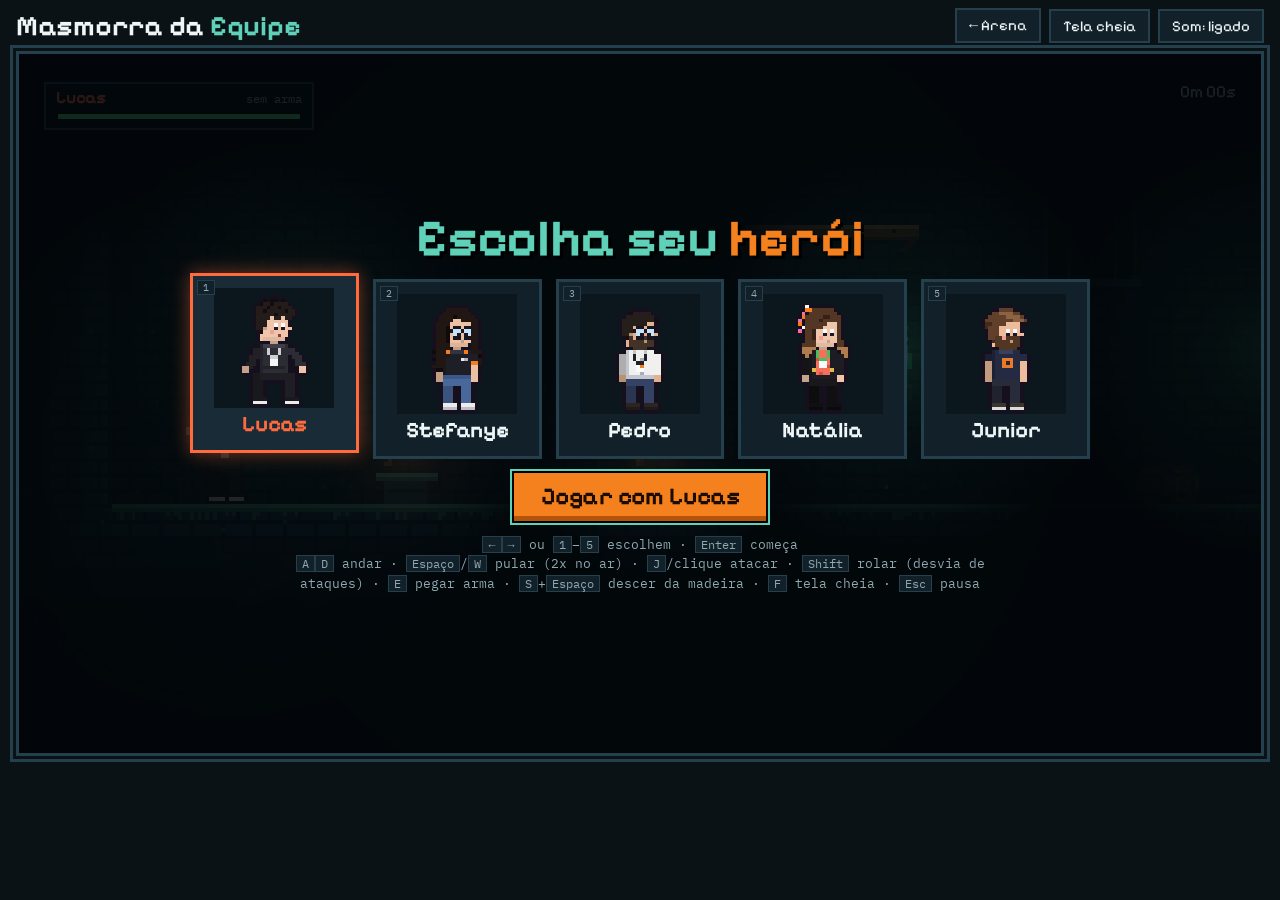
==== plataforma.html @ 6cd1bf29 "Masmorra da Equipe: jogo de plataforma estilo Dead Cells Novo jogo em plataforma.html, ao lado da Ar" ====
<!doctype html>
<html lang="pt-BR">
<head>
<meta charset="utf-8">
<meta name="viewport" content="width=device-width, initial-scale=1">
<title>Masmorra da Equipe</title>
<style>
@font-face{font-family:'Pixelify Sans';font-style:normal;font-weight:400;font-display:swap;src:url([data-uri]) format('woff2')}
@font-face{font-family:'Pixelify Sans';font-style:normal;font-weight:600;font-display:swap;src:url([data-uri]) format('woff2')}
@font-face{font-family:'Pixelify Sans';font-style:normal;font-weight:700;font-display:swap;src:url([data-uri]) format('woff2')}
@font-face{font-family:'IBM Plex Mono';font-style:normal;font-weight:400;font-display:swap;src:url([data-uri]) format('woff2')}
@font-face{font-family:'IBM Plex Mono';font-style:normal;font-weight:500;font-display:swap;src:url([data-uri]) format('woff2')}
:root{
  color-scheme: dark;
  --bg:#0a1216; --panel:#12202a; --panel2:#182b37; --line:#25404d; --ink:#eef6f7; --dim:#8fa9b0;
  --orange:#f5801e; --teal:#5fd1b8;
  --display:'Pixelify Sans', 'Courier New', monospace;
  --mono:'IBM Plex Mono', ui-monospace, 'Courier New', monospace;
}
*{box-sizing:border-box}
html,body{background:var(--bg);color:var(--ink);margin:0}
body{font-family:var(--mono);font-size:14px;padding:8px 16px 12px}
.wrap{display:flex;flex-direction:column;gap:8px;align-items:center}
header{max-width:min(100%, calc((100dvh - 76px) * 16 / 9));min-width:min(100%,560px);width:100%;display:flex;align-items:center;justify-content:space-between;gap:12px;flex-wrap:wrap}
h1{font-family:var(--display);font-weight:700;font-size:clamp(20px,3vw,28px);line-height:1;margin:0}
h1 span{color:var(--teal)}
header nav{display:flex;gap:8px;align-items:center}
a.back,.icon-btn{font-family:var(--display);font-size:15px;color:var(--ink);background:var(--panel);border:2px solid var(--line);padding:6px 12px;text-decoration:none;cursor:pointer}
.icon-btn[aria-pressed="false"]{color:var(--dim)}
button{font:inherit;color:inherit;cursor:pointer}
button:focus-visible,a:focus-visible{outline:2px solid var(--teal);outline-offset:2px}
.stage{position:relative;width:min(100%, calc((100dvh - 76px) * 16 / 9));border:3px solid var(--line);background:#03080b;box-shadow:0 0 0 3px var(--bg),0 0 0 6px var(--line);line-height:0;overflow:hidden;user-select:none;-webkit-user-select:none}
.stage canvas{width:100%;height:auto;display:block;aspect-ratio:16/9;image-rendering:pixelated;image-rendering:crisp-edges}
.hud{position:absolute;inset:0;pointer-events:none;line-height:1.2;font-family:var(--display)}
.plate{position:absolute;left:2%;top:4%;width:min(34%,270px);background:rgba(5,12,16,.72);border:2px solid var(--line);padding:4px 10px 7px;font-size:clamp(11px,1.7vw,17px)}
.prow{display:flex;justify-content:space-between;align-items:baseline;gap:8px}
.php{margin-top:4px;height:clamp(5px,1vw,9px);background:#3a1424;border:2px solid #000;position:relative}
.php i{position:absolute;inset:0;background:#4ade80;transform-origin:left;transition:transform .2s steps(5)}
.tip{position:absolute;transform:translate(-50%,-100%);background:rgba(5,12,16,.93);border:2px solid var(--orange);box-shadow:0 0 0 2px #000;padding:6px 10px 7px;font-family:var(--mono);font-size:clamp(9px,1.1vw,13px);line-height:1.35;width:max-content;max-width:min(46%,320px);display:flex;flex-direction:column;gap:3px;text-align:left}
.tip[hidden]{display:none}
.tip b{font-family:var(--display);font-size:1.35em;color:#ffd23f}
.tip span{color:var(--dim)}
.tstats{display:grid;grid-template-columns:auto auto;gap:1px 12px;justify-content:start}
.tstats i{font-style:normal;color:var(--orange);letter-spacing:1px}
.tip em{font-style:normal}
.plate b{color:var(--c)}
.plate small{color:var(--dim);font-family:var(--mono);font-size:.72em;white-space:nowrap;overflow:hidden;text-overflow:ellipsis}
.timer{position:absolute;right:2%;top:4%;font-size:clamp(11px,1.7vw,17px);color:var(--dim);font-variant-numeric:tabular-nums;text-shadow:2px 2px 0 #000}
.banner{position:absolute;left:50%;top:40%;transform:translate(-50%,-50%);text-align:center;font-size:clamp(20px,4.6vw,44px);font-weight:700;color:var(--teal);text-shadow:3px 3px 0 #000;white-space:nowrap;animation:pop 3.2s steps(32) forwards}
.banner small{display:block;font-size:.4em;color:var(--ink);margin-top:6px}
@keyframes pop{0%{opacity:0;transform:translate(-50%,-40%)}10%,80%{opacity:1;transform:translate(-50%,-50%)}100%{opacity:0;transform:translate(-50%,-60%)}}
.overlay{position:absolute;inset:0;display:flex;flex-direction:column;align-items:center;justify-content:center;gap:clamp(6px,1.4vw,14px);padding:16px;text-align:center;background:rgba(3,8,11,.84);pointer-events:auto;line-height:1.3}
.overlay[hidden]{display:none}
.overlay h2{margin:0;font-size:clamp(22px,5vw,52px);line-height:1;color:var(--teal);text-shadow:3px 3px 0 #000}
.overlay h2 span{color:var(--orange)}
.overlay p{margin:0;font-family:var(--mono);font-size:clamp(10px,1.5vw,15px);max-width:52ch;line-height:1.5}
.overlay p.dim{color:var(--dim)}
.overlay .stats{font-family:var(--display);font-size:clamp(14px,2.6vw,24px)}
.overlay .stats b{color:var(--orange)}
.overlay .row{display:flex;gap:10px;flex-wrap:wrap;justify-content:center}
.overlay button{font-family:var(--display);font-weight:700;font-size:clamp(16px,2.6vw,24px);background:var(--orange);color:#1a0d00;border:none;padding:.35em 1.1em;box-shadow:inset 0 -5px 0 #b45309,0 0 0 2px #000}
.overlay button.ghost{background:var(--panel2);color:var(--ink);box-shadow:inset 0 -5px 0 #071016,0 0 0 2px var(--line)}
kbd{font-family:var(--mono);background:var(--panel);border:1px solid var(--line);padding:0 5px;font-size:.9em}
.picks{display:grid;grid-template-columns:repeat(5,minmax(0,1fr));gap:clamp(6px,1.2vw,14px);width:min(100%,900px)}
.overlay button.pick{position:relative;display:flex;flex-direction:column;align-items:center;gap:.25em;padding:clamp(6px,1vw,12px) clamp(4px,.8vw,10px) clamp(8px,1.2vw,14px);background:var(--panel);color:var(--ink);border:3px solid var(--line);box-shadow:none;font-weight:400;font-size:inherit;transition:transform .12s,background .12s}
.overlay button.pick:hover{background:var(--panel2)}
.overlay button.pick[aria-pressed="true"]{border-color:var(--c);background:var(--panel2);transform:translateY(-6px);box-shadow:0 0 18px color-mix(in srgb,var(--c) 45%,transparent)}
.pick canvas{width:100%;max-width:120px;aspect-ratio:1;image-rendering:pixelated;image-rendering:crisp-edges;background:#0b161d}
.pick b{font-family:var(--display);font-weight:700;font-size:clamp(13px,2vw,22px);line-height:1.1}
.pick[aria-pressed="true"] b{color:var(--c)}
.pick small{font-family:var(--mono);font-size:clamp(8px,1vw,12px);color:var(--dim);line-height:1.3}
.pick kbd{position:absolute;top:4px;left:4px;font-size:clamp(8px,.9vw,10px);color:var(--dim)}
.overlay .pickHint{font-size:clamp(9px,1.1vw,13px);max-width:95ch}
:fullscreen.stage,.stage:fullscreen{width:100vw;height:100vh;border:none;box-shadow:none;display:flex;align-items:center;justify-content:center}
.stage:fullscreen canvas{width:min(100vw,calc(100vh * 16 / 9));height:auto}
.stage:fullscreen .hud{inset:auto;width:min(100vw,calc(100vh * 16 / 9));aspect-ratio:16/9}
</style>
</head>
<body>
<div class="wrap">
  <header>
    <h1>Masmorra da <span>Equipe</span></h1>
    <nav>
      <a class="back" href="index.html">← Arena</a>
      <button class="icon-btn" id="fs">Tela cheia</button>
      <button class="icon-btn" id="snd" aria-pressed="true">Som: ligado</button>
    </nav>
  </header>

  <div class="stage" id="stage">
    <canvas id="view" width="960" height="540"></canvas>
    <div class="hud" id="hud">
      <div class="plate" id="plate">
        <div class="prow"><b id="hName">Lucas</b><small id="hWeapon">sem arma</small></div>
        <div class="php"><i id="hpFill"></i></div>
      </div>
      <div class="tip" id="tip" hidden><b id="tipName"></b><span id="tipDesc"></span><div class="tstats" id="tipStats"></div><em><kbd>E</kbd> pegar</em></div>
      <div class="timer" id="timer">0m 00s</div>
      <div class="overlay" id="titleScreen">
        <h2>Escolha seu <span>herói</span></h2>
        <div class="picks" id="picks"></div>
        <button id="startBtn">Jogar</button>
        <p class="dim pickHint"><kbd>←</kbd><kbd>→</kbd> ou <kbd>1</kbd>–<kbd>5</kbd> escolhem · <kbd>Enter</kbd> começa<br><kbd>A</kbd><kbd>D</kbd> andar · <kbd>Espaço</kbd>/<kbd>W</kbd> pular (2x no ar) · <kbd>J</kbd>/clique atacar · <kbd>Shift</kbd> rolar (desvia de ataques) · <kbd>E</kbd> pegar arma · <kbd>S</kbd>+<kbd>Espaço</kbd> descer da madeira · <kbd>F</kbd> tela cheia · <kbd>Esc</kbd> pausa</p>
      </div>
      <div class="overlay" id="pauseScreen" hidden>
        <h2>Pausado</h2>
        <div class="row"><button id="resumeBtn">Continuar</button><button class="ghost" id="restartBtn">Recomeçar</button><button class="ghost" id="pauseHeroBtn">Trocar herói</button></div>
        <p class="dim"><kbd>Esc</kbd> volta ao jogo</p>
      </div>
      <div class="overlay" id="deadScreen" hidden>
        <h2>Você <span>caiu</span></h2>
        <p class="dim">Os bugs venceram desta vez.</p>
        <div class="row"><button id="retryBtn">Tentar de novo</button><button class="ghost" id="deadHeroBtn">Trocar herói</button></div>
      </div>
      <div class="overlay" id="winScreen" hidden>
        <h2>Saída <span>encontrada!</span></h2>
        <p class="stats">Tempo: <b id="winTime">0s</b> · Recorde: <b id="winBest">0s</b></p>
        <p class="dim">Fim da masmorra de teste. Nas próximas etapas: inimigos surgindo pelo caminho, armas melhores e melhorias para o herói.</p>
        <div class="row"><button id="againBtn">Jogar de novo</button><button class="ghost" id="winHeroBtn">Trocar herói</button></div>
      </div>
    </div>
  </div>
</div>

<script>
// ===== Sprites copiados da Arena (index.html) =====
const SW = 32, SH = 32, OX = 4;
const OUTLINE = [22, 16, 30];
const sh = (c, f) => c.map(v => Math.max(0, Math.min(255, Math.round(v * f))));

class Grid {
  constructor() { this.p = new Map(); this.fx = new Map(); }
  set(x, y, c, fx = false) {
    x = Math.round(x) + OX; y = Math.round(y);
    if (x < 0 || y < 0 || x >= SW || y >= SH) return;
    (fx ? this.fx : this.p).set(y * SW + x, c);
  }
  del(x, y) { this.p.delete(y * SW + x + OX); }
  rect(x0, y0, x1, y1, c, fx) { for (let x = x0; x <= x1; x++) for (let y = y0; y <= y1; y++) this.set(x, y, c, fx); }
  line(x0, y0, x1, y1, c, fx) {
    const n = Math.max(Math.abs(x1 - x0), Math.abs(y1 - y0), 1);
    for (let i = 0; i <= n; i++) this.set(x0 + (x1 - x0) * i / n, y0 + (y1 - y0) * i / n, c, fx);
  }
  segs(list, map, dy) { for (const [y, a, b, ch] of list) this.rect(a, y + dy, b, y + dy, map[ch]); }
}

const POSES = {
  idle:   { legs: 'n', bob: 0, back: [6, 16, 6, 21], bh: [6, 22], front: [16, 16, 16, 21], fh: [16, 22] },
  windup: { legs: 'w', bob: 1, back: [6, 16, 5, 20], bh: [5, 21], front: [16, 15, 18, 10], fh: [18, 8] },
  attack: { legs: 'w', bob: 0, back: [6, 16, 4, 19], bh: [3, 20], front: [16, 16, 21, 16], fh: [22, 16] },
  cast:   { legs: 'w', bob: 0, back: [8, 17, 19, 18], bh: [20, 18], front: [16, 16, 21, 14], fh: [22, 13] },
  slam:   { legs: 'w', bob: 2, back: [6, 16, 4, 20], bh: [3, 21], front: [16, 17, 19, 23], fh: [20, 24] },
  draw:   { legs: 'w', bob: 0, back: [9, 16, 14, 17], bh: [15, 17], front: [16, 16, 21, 16], fh: [22, 16], backFront: true },
  loose:  { legs: 'w', bob: 0, back: [6, 16, 4, 19], bh: [3, 20], front: [16, 16, 21, 16], fh: [22, 16] },
  summon: { legs: 'w', bob: 0, back: [8, 16, 6, 11], bh: [5, 9], front: [15, 16, 17, 11], fh: [17, 9] },
  hurt:   { legs: 'n', bob: 1, back: [6, 16, 4, 20], bh: [3, 21], front: [16, 16, 18, 20], fh: [18, 21] },
};

const CHARS = [
  {
    id: 'lucas', name: 'Lucas', cls: 'Guerreiro', power: 'Adagas Explosivas', color: '#ff6b3d',
    skin: [238, 196, 170], hair: [36, 28, 26], hairD: [18, 13, 13],
    top: [44, 44, 52], pants: [30, 30, 36], shoe: [26, 26, 30], sole: [235, 235, 235], sleeve: 1,
    hairSegs: [
      [2, 9, 9, 'h'], [2, 11, 12, 'h'], [2, 14, 14, 'h'],
      [3, 8, 15, 'H'], [4, 7, 16, 'H'], [5, 7, 17, 'H'], [6, 7, 17, 'H'],
      [7, 7, 10, 'H'], [7, 12, 13, 'H'], [7, 15, 16, 'H'],
      [8, 7, 9, 'H'], [9, 7, 9, 'H'], [10, 7, 8, 'H'], [11, 8, 8, 'h'],
      [3, 8, 8, 'h'], [3, 11, 11, 'h'], [4, 10, 10, 'h'], [4, 13, 13, 'h'], [5, 9, 9, 'h'], [5, 15, 15, 'h'], [6, 12, 12, 'h'],
    ],
    windPose: 'windup', atkPose: 'attack',
    details(g, b, c) {
      g.rect(9, 15 + b, 14, 15 + b, [62, 62, 74]);
      g.rect(9, 21 + b, 14, 21 + b, sh(c.top, 0.75));
      [[10, 16], [10, 17], [11, 18], [13, 16], [13, 17], [12, 18]].forEach(([x, y]) => g.set(x, y + b, [205, 205, 210]));
      g.rect(11, 19 + b, 12, 20 + b, [245, 245, 245]);
    },
    weapon(g, pose, hx, hy) {
      const blade = [205, 215, 230], edge = [255, 255, 255], hilt = [150, 90, 40];
      if (pose === 'idle' || pose === 'hurt') { g.rect(hx - 1, hy + 2, hx + 2, hy + 2, [220, 170, 60]); g.rect(hx, hy + 3, hx, hy + 6, blade); g.rect(hx + 1, hy + 3, hx + 1, hy + 5, edge); }
      if (pose === 'windup') { g.rect(hx - 1, hy - 1, hx + 2, hy - 1, [220, 170, 60]); g.rect(hx, hy - 5, hx, hy - 2, blade); g.rect(hx + 1, hy - 4, hx + 1, hy - 2, edge); g.set(hx, hy + 2, hilt); }
    },
  },
  {
    id: 'stefanye', name: 'Stefanye', cls: 'Maga', power: 'Pássaros de Fogo', color: '#ffa52e',
    skin: [236, 192, 162], hair: [32, 22, 20], hairD: [16, 10, 10],
    top: [30, 30, 38], pants: [72, 104, 156], shoe: [236, 236, 236], sole: [190, 190, 200], sleeve: 0.4, trim: [245, 125, 30],
    glasses: true,
    hairSegs: [
      [3, 9, 14, 'H'], [4, 8, 15, 'H'], [5, 7, 16, 'H'], [5, 11, 11, 'h'],
      [6, 7, 10, 'H'], [6, 13, 17, 'H'],
      ...[7, 8, 9, 10, 11, 12, 13].map(y => [y, 6, 9, 'H']),
      ...[7, 8, 9, 10, 11, 12, 13].map(y => [y, 16, 17, 'H']),
      ...[8, 9, 10, 11, 12].map(y => [y, 9, 9, 'h']),
      [14, 6, 9, 'H'], [14, 16, 17, 'H'], [15, 5, 8, 'H'], [15, 16, 18, 'H'], [16, 6, 9, 'H'], [16, 17, 18, 'H'],
      [17, 5, 8, 'H'], [17, 16, 18, 'H'], [18, 6, 8, 'H'], [18, 17, 18, 'H'], [19, 5, 7, 'H'], [19, 16, 17, 'H'],
      [20, 6, 7, 'h'], [20, 17, 17, 'h'], [15, 5, 5, 'h'], [17, 5, 5, 'h'], [16, 18, 18, 'h'],
    ],
    windPose: 'cast', atkPose: 'cast',
    details(g, b) {
      g.rect(10, 15 + b, 13, 15 + b, [52, 52, 64]);
      g.rect(9, 15 + b, 9, 15 + b, [245, 125, 30]); g.rect(14, 15 + b, 14, 15 + b, [245, 125, 30]);
      g.set(13, 17 + b, [235, 235, 235]); g.set(14, 17 + b, [180, 180, 190]);
      g.rect(8, 22 + b, 15, 22 + b, [60, 88, 136]);
    },
    weapon(g, pose, hx, hy) {
      const wood = [120, 78, 46], woodL = [160, 110, 64];
      const sx = hx + 2, top = pose === 'cast' ? hy - 8 : pose === 'summon' ? hy - 3 : hy - 13, bot = Math.min(29, hy + 9);
      g.rect(sx, top, sx, bot, wood); g.rect(sx, top, sx, top + 3, woodL);
      g.rect(sx - 1, top - 1, sx + 1, top - 1, [200, 150, 60]);
      g.rect(sx - 1, top - 4, sx + 1, top - 2, [255, 140, 40]); g.set(sx, top - 3, [255, 235, 140]);
      if (pose === 'cast' || pose === 'summon') { g.rect(sx - 2, top - 3, sx - 2, top - 3, [255, 200, 90], true); g.set(sx + 2, top - 3, [255, 200, 90], true); g.set(sx, top - 6, [255, 200, 90], true); }
    },
  },
  {
    id: 'pedro', name: 'Pedro', cls: 'Tanque', power: 'Soco Sísmico', color: '#c9a36b',
    skin: [226, 178, 142], hair: [38, 30, 26], hairD: [20, 15, 13], beard: [66, 50, 40],
    top: [240, 240, 238], pants: [52, 66, 102], shoe: [44, 36, 32], sole: [30, 26, 24], sleeve: 1,
    glasses: true, fists: true,
    hairSegs: [
      [4, 9, 14, 'H'], [5, 8, 15, 'H'], [6, 7, 16, 'H'], [7, 7, 13, 'H'],
      [8, 7, 9, 'H'], [9, 7, 9, 'H'], [10, 7, 8, 'H'], [11, 8, 8, 'h'], [4, 9, 9, 'h'], [6, 16, 16, 'h'],
    ],
    beardSegs: [[11, 9, 9], [11, 12, 14], [12, 9, 12], [12, 14, 15], [13, 9, 15], [14, 10, 13]],
    windPose: 'windup', atkPose: 'slam',
    details(g, b) {
      const s = [196, 198, 206];
      g.rect(8, 15 + b, 8, 22 + b, s); g.rect(9, 22 + b, 15, 22 + b, s);
      g.set(10, 15 + b, s); g.set(13, 15 + b, s);
      [17, 19, 21].forEach(y => g.set(12, y + b, [170, 172, 182]));
      [[10, 16], [10, 17], [11, 18], [13, 16], [13, 17], [12, 18]].forEach(([x, y]) => g.set(x, y + b, [34, 34, 38]));
      g.rect(11, 19 + b, 12, 20 + b, [250, 250, 250]); g.set(12, 19 + b, [245, 125, 30]);
    },
    weapon() {},
  },
  {
    id: 'natalia', name: 'Natália', cls: 'Arqueira', power: 'Flechas Elétricas', color: '#5ee6ff',
    skin: [240, 198, 170], hair: [84, 54, 36], hairD: [52, 32, 22], hairL: [176, 124, 78],
    top: [28, 28, 34], pants: [24, 24, 28], shoe: [16, 16, 18], sole: [10, 10, 12], sleeve: 1, boots: true,
    hairSegs: [
      [3, 9, 14, 'H'], [4, 8, 15, 'H'], [5, 7, 16, 'H'], [6, 7, 16, 'H'],
      [7, 7, 12, 'H'], [7, 16, 16, 'H'], [8, 7, 10, 'H'], [8, 11, 11, 'H'], [8, 16, 16, 'H'],
      [9, 7, 9, 'H'], [10, 7, 9, 'H'], [11, 7, 9, 'H'], [9, 16, 16, 'H'], [10, 16, 16, 'H'], [11, 16, 16, 'H'],
      [12, 7, 9, 'H'], [12, 16, 17, 'H'], [13, 6, 9, 'H'], [13, 16, 17, 'H'],
      [14, 6, 9, 'L'], [14, 16, 18, 'L'], [15, 6, 8, 'L'], [15, 17, 18, 'L'], [16, 7, 7, 'L'], [16, 18, 18, 'L'],
      [5, 12, 13, 'h'], [6, 11, 11, 'h'], [9, 9, 9, 'h'], [10, 9, 9, 'h'], [11, 9, 9, 'h'],
      [3, 7, 8, 'R'], [2, 7, 7, 'W'], [4, 6, 6, 'P'], [5, 6, 6, 'R'], [6, 5, 5, 'P'], [7, 5, 5, 'R'], [8, 6, 6, 'W'], [9, 5, 5, 'P'],
    ],
    windPose: 'draw', atkPose: 'draw',
    details(g, b) {
      const coral = [244, 112, 92], coralD = [206, 82, 70];
      g.rect(10, 15 + b, 13, 21 + b, coral);
      g.set(10, 17 + b, coralD); g.set(13, 19 + b, coralD); g.set(11, 21 + b, coralD);
      [[10, 15], [10, 16], [11, 17], [13, 15], [13, 16], [12, 17]].forEach(([x, y]) => g.set(x, y + b, [70, 190, 90]));
      g.rect(11, 18 + b, 12, 19 + b, [250, 250, 250]);
      g.set(9, 20 + b, [230, 185, 70]); g.set(14, 20 + b, [230, 185, 70]);
    },
    weapon(g, pose, hx, hy) {
      const wood = [60, 80, 120], gold = [240, 200, 90], elec = [150, 240, 255];
      const drawn = pose === 'draw' || pose === 'loose';
      const cx = hx + 2, cy = hy + 1, half = drawn ? 8 : 6;
      let top, bot;
      for (let dy = -half; dy <= half; dy++) {
        const a = Math.abs(dy);
        const x = cx + (a <= half * 0.5 ? 1 : a <= half * 0.8 ? 0 : -1);
        g.set(x, cy + dy, a === half ? gold : wood);
        if (dy === -half) top = [x, cy + dy]; if (dy === half) bot = [x, cy + dy];
      }
      const sc = [230, 240, 255];
      if (pose === 'draw') {
        g.line(top[0], top[1], hx - 7, cy, sc, true); g.line(bot[0], bot[1], hx - 7, cy, sc, true);
        g.line(hx - 7, cy, hx + 5, cy, [230, 210, 160], true);
        g.set(hx + 6, cy, elec, true); g.set(hx + 5, cy - 1, elec, true); g.set(hx + 5, cy + 1, elec, true); g.set(hx + 7, cy, [255, 255, 255], true);
      } else {
        g.line(top[0], top[1], bot[0], bot[1], sc, true);
      }
    },
  },
  {
    id: 'junior', name: 'Junior', cls: 'Feiticeiro', power: 'Bolas de Fogo', color: '#ff4a2e',
    skin: [236, 188, 156], hair: [96, 64, 42], hairD: [66, 42, 28], hairL: [140, 100, 66], beard: [82, 54, 36],
    top: [36, 42, 66], pants: [40, 44, 58], shoe: [62, 52, 46], sole: [220, 220, 220], sleeve: 0.35,
    hairSegs: [
      [3, 10, 13, 'H'], [4, 8, 15, 'H'], [5, 7, 16, 'H'], [6, 6, 17, 'H'], [7, 6, 11, 'H'],
      [8, 6, 9, 'H'], [9, 7, 9, 'H'], [10, 7, 9, 'H'], [11, 7, 8, 'H'], [12, 8, 8, 'h'],
      [4, 10, 13, 'L'], [5, 12, 15, 'L'], [6, 14, 16, 'L'], [7, 6, 7, 'h'], [8, 6, 6, 'h'],
    ],
    beardSegs: [[10, 9, 9], [11, 9, 10], [11, 12, 15], [12, 9, 12], [12, 14, 15], [13, 9, 15], [14, 10, 14]],
    windPose: 'cast', atkPose: 'cast',
    details(g, b) {
      g.rect(10, 15 + b, 13, 15 + b, [56, 64, 96]);
      g.rect(11, 17 + b, 13, 19 + b, [232, 122, 42]); g.set(12, 18 + b, [40, 40, 44]);
      g.rect(8, 15 + b, 8, 22 + b, sh([36, 42, 66], 0.75));
    },
    weapon(g, pose, hx, hy, bh) {
      if (pose !== 'cast' && pose !== 'summon') return;
      [[hx, hy], bh].forEach(([x, y]) => {
        g.set(x + 2, y - 1, [255, 90, 30], true); g.set(x + 1, y - 2, [255, 170, 40], true);
        g.set(x + 2, y - 3, [255, 230, 120], true); g.set(x, y - 1, [255, 120, 40], true);
      });
    },
  },
];

function buildSprite(c, poseName, extraBob = 0) {
  const P = POSES[poseName];
  const g = new Grid();
  const b = P.bob + extraBob;
  const skinD = sh(c.skin, 0.82);
  const off = ([x, y]) => [x, y + b];

  const drawArm = (seg, hand, back) => {
    const [x0, y0, x1, y1] = seg;
    const sleeve = back ? sh(c.top, 0.72) : c.top;
    const skin = back ? skinD : c.skin;
    const n = Math.max(Math.abs(x1 - x0), Math.abs(y1 - y0), 1);
    for (let i = 0; i <= n; i++) {
      const x = Math.round(x0 + (x1 - x0) * i / n), y = Math.round(y0 + (y1 - y0) * i / n) + b;
      let col = i / n <= c.sleeve ? sleeve : skin;
      if (c.trim && i / n <= c.sleeve && (i + 1) / n > c.sleeve) col = c.trim;
      g.rect(x, y, x + 1, y + 1, col);
    }
    const [hx, hy] = off(hand);
    if (c.fists) { g.rect(hx, hy, hx + 2, hy + 2, back ? [110, 118, 132] : [150, 160, 176]); g.set(hx + 1, hy, back ? [140, 148, 160] : [205, 212, 225]); g.set(hx + 2, hy + 1, [95, 102, 116]); }
    else g.rect(hx, hy, hx + 1, hy + 1, skin);
  };

  if (!P.backFront) drawArm(P.back, P.bh, true);

  // legs
  const top = 23 + b;
  const legs = P.legs === 'n' ? [[8, 10], [13, 15]] : [[6, 8], [15, 17]];
  const shoes = P.legs === 'n' ? [[8, 11], [13, 16]] : [[6, 9], [15, 18]];
  legs.forEach(([a, z], i) => {
    const col = i === 0 ? sh(c.pants, 0.8) : c.pants;
    g.rect(a, top, z, 29, col);
    if (c.boots) g.rect(a, 25, z, 29, i === 0 ? sh(c.shoe, 0.8) : c.shoe);
  });
  g.rect(8, top, 15, top + 1, c.pants);
  shoes.forEach(([a, z]) => { g.rect(a, 30, z, 30, c.shoe); g.rect(a, 31, z, 31, c.sole); });

  // torso
  g.rect(8, 15 + b, 15, 22 + b, c.top);
  g.rect(8, 15 + b, 8, 22 + b, sh(c.top, 0.8));
  c.details(g, b, c);

  // neck + head
  g.rect(11, 14 + b, 12, 14 + b, skinD);
  g.rect(8, 6 + b, 15, 13 + b, c.skin);
  g.del(15, 13 + b); g.set(15, 11 + b, c.skin); g.set(16, 10 + b, c.skin);
  g.rect(9, 13 + b, 14, 13 + b, sh(c.skin, 0.94));
  g.set(9, 10 + b, skinD);
  const eye = [30, 22, 34];
  const hurt = poseName === 'hurt';
  g.set(12, 10 + b, eye); g.set(14, 10 + b, eye);
  if (!hurt) { g.set(12, 9 + b, [250, 250, 250]); g.set(14, 9 + b, [250, 250, 250]); }
  g.set(13, 12 + b, poseName === 'idle' ? skinD : [140, 60, 60]);
  g.set(11, 11 + b, [240, 160, 150]);

  const map = { H: c.hair, h: c.hairD, L: c.hairL || c.hair, R: [245, 125, 30], P: [240, 110, 170], W: [250, 250, 250] };
  if (c.beardSegs) g.segs(c.beardSegs.map(s => [...s, 'b']), { b: c.beard }, b);
  g.segs(c.hairSegs, map, b);
  if (c.glasses) {
    const gl = [26, 20, 30], lens = [196, 226, 250];
    g.rect(11, 8 + b, 12, 8 + b, gl); g.rect(14, 8 + b, 15, 8 + b, gl);
    g.set(13, 9 + b, gl); g.set(10, 9 + b, gl);
    g.rect(11, 9 + b, 12, 10 + b, lens); g.rect(14, 9 + b, 15, 10 + b, lens);
    g.set(12, 10 + b, eye); g.set(14, 10 + b, eye);
    g.rect(11, 11 + b, 12, 11 + b, gl); g.rect(14, 11 + b, 15, 11 + b, gl);
  }

  if (P.backFront) drawArm(P.back, P.bh, true);
  drawArm(P.front, P.fh, false);
  const [hx, hy] = off(P.fh);
  c.weapon(g, P.wp || poseName, hx, hy, off(P.bh));
  return g;
}

// ===== Masmorra da Equipe: mapa, movimento, armas e combate =====

// poses de plataforma; wp = qual pose a arma do herói usa
Object.assign(POSES, {
  run1: { legs: 'w', bob: 0, back: [6, 16, 8, 20], bh: [8, 21], front: [16, 16, 14, 20], fh: [13, 21], wp: 'idle' },
  run2: { legs: 'n', bob: 1, back: [6, 16, 6, 21], bh: [6, 22], front: [16, 16, 16, 21], fh: [16, 22], wp: 'idle' },
  run3: { legs: 'w', bob: 0, back: [6, 16, 4, 20], bh: [3, 21], front: [16, 16, 19, 20], fh: [19, 21], wp: 'idle' },
  jump: { legs: 'w', bob: 0, back: [6, 16, 4, 11], bh: [3, 10], front: [16, 16, 19, 12], fh: [19, 11], wp: 'idle' },
  fall: { legs: 'n', bob: 0, back: [6, 16, 3, 14], bh: [2, 13], front: [16, 16, 20, 14], fh: [20, 13], wp: 'idle' },
  roll: { legs: 'n', bob: 2, back: [6, 16, 8, 19], bh: [9, 19], front: [16, 16, 13, 19], fh: [12, 19], wp: 'idle' },
});

// heróis são só a aparência; quem define o ataque é a arma que você pega no mapa
CHARS.forEach(c => { c.weapon = () => {}; c.fists = false; });

// ---------- armas
// arc: ângulo da arma (graus; 0 = para frente, -90 = para cima) no começo e no fim do golpe
// pw/pa/pr: pose do herói na preparação, no golpe e na recuperação
// stop = pausa no impacto (quadros), kb = empurrão, step = passo para frente ao golpear
const WEAPONS = {
  espada: {
    name: 'Espada Enferrujada', desc: 'Rápida. Combo de 3 golpes; o último é mais forte.', tint: '#dfe8ef', idle: 50,
    stats: [['Dano', 2], ['Velocidade', 3], ['Alcance', 2]],
    combo: [
      { wind: 5, act: 5, rec: 11, dmg: 9, reach: 21, up: 4, kb: 1.6, step: 1.2, stop: 3, shake: 1, arc: [-100, 50], pw: 'windup', pa: 'attack', pr: 'attack' },
      { wind: 5, act: 5, rec: 11, dmg: 9, reach: 21, up: 4, kb: 1.6, step: 1.2, stop: 3, shake: 1, arc: [80, -60], pw: 'slam', pa: 'attack', pr: 'windup' },
      { wind: 9, act: 6, rec: 18, dmg: 19, reach: 24, up: 8, kb: 3.6, step: 2.2, stop: 5, shake: 3, arc: [-140, 80], pw: 'windup', pa: 'attack', pr: 'slam' },
    ],
  },
  martelo: {
    name: 'Martelo Pesado', desc: 'Lento, mas cada golpe esmaga e empurra para longe.', tint: '#c3ccd4', idle: 25,
    stats: [['Dano', 3], ['Velocidade', 1], ['Alcance', 3]],
    combo: [
      { wind: 16, act: 6, rec: 18, dmg: 23, reach: 27, up: 12, kb: 4.5, step: 1.6, stop: 6, shake: 4, arc: [-150, 70], pw: 'windup', pa: 'attack', pr: 'slam', slam: true },
      { wind: 18, act: 7, rec: 22, dmg: 31, reach: 28, up: 14, kb: 5.5, step: 2.2, stop: 7, shake: 5, arc: [-160, 75], pw: 'windup', pa: 'attack', pr: 'slam', slam: true },
    ],
  },
};

const W = 320, H = 180, TS = 8;
const rand = (a, b) => a + Math.random() * (b - a);
const irand = (a, b) => Math.floor(rand(a, b + 1));
const clamp = (v, a, b) => Math.max(a, Math.min(b, v));

// ---------- canvases
const low = document.createElement('canvas'); low.width = W; low.height = H;
const lc = low.getContext('2d');
const view = document.getElementById('view'); const vc = view.getContext('2d');
function resize() {
  const r = view.getBoundingClientRect();
  const dpr = Math.min(window.devicePixelRatio || 1, 3);
  view.width = Math.max(W, Math.round(r.width * dpr));
  view.height = Math.round(view.width * H / W);
}
addEventListener('resize', resize);

// sprite pronto (com contorno) num canvas 34x34, em cache
const sprCache = new Map();
function spriteImg(ci, pose, bob = 0) {
  const key = ci + pose + bob;
  let cv = sprCache.get(key);
  if (cv) return cv;
  cv = document.createElement('canvas'); cv.width = cv.height = SW + 2;
  const ctx = cv.getContext('2d'), g = buildSprite(CHARS[ci], pose, bob);
  ctx.fillStyle = `rgb(${OUTLINE.join(',')})`;
  for (const k of g.p.keys()) {
    const X = k % SW, Y = Math.floor(k / SW);
    for (const [dx, dy] of [[1, 0], [-1, 0], [0, 1], [0, -1]]) {
      const nx = X + dx, ny = Y + dy;
      if (nx < 0 || ny < 0 || nx >= SW || ny >= SH || !g.p.has(ny * SW + nx)) ctx.fillRect(nx + 1, ny + 1, 1, 1);
    }
  }
  for (const m of [g.p, g.fx]) for (const [k, c] of m) { ctx.fillStyle = `rgb(${c.join(',')})`; ctx.fillRect(k % SW + 1, Math.floor(k / SW) + 1, 1, 1); }
  sprCache.set(key, cv);
  return cv;
}

function spriteSil(ci, pose, col = '#fff6d8') {
  const key = 'sil' + ci + pose + col;
  let cv = sprCache.get(key);
  if (cv) return cv;
  cv = document.createElement('canvas'); cv.width = cv.height = SW + 2;
  const ctx = cv.getContext('2d');
  ctx.drawImage(spriteImg(ci, pose), 0, 0);
  ctx.globalCompositeOperation = 'source-in'; ctx.fillStyle = col; ctx.fillRect(0, 0, cv.width, cv.height);
  sprCache.set(key, cv);
  return cv;
}

// ---------- mapa (tudo começa sólido e as salas são "escavadas")
const MW = 246, MH = 40;
const AIR = 0, SOLID = 1, PLAT = 2;
const map = Array.from({ length: MH }, () => new Uint8Array(MW).fill(SOLID));
function fillT(x0, y0, x1, y1, v) {
  for (let y = Math.max(0, y0); y <= Math.min(MH - 1, y1); y++)
    for (let x = Math.max(0, x0); x <= Math.min(MW - 1, x1); x++) map[y][x] = v;
}
const carve = (x0, y0, x1, y1) => fillT(x0, y0, x1, y1, AIR);
const plat = (x, y, len) => fillT(x, y, x + len - 1, y, PLAT);
// fora do mapa: laterais e teto sólidos, embaixo é vazio (cair = voltar ao último chão seguro)
const tile = (tx, ty) => tx < 0 || tx >= MW || ty < 0 ? SOLID : ty >= MH ? AIR : map[ty][tx];

// sala inicial
carve(3, 14, 44, 29);
plat(14, 25, 5); plat(23, 21, 6);
// corredor baixo com um degrau
carve(45, 22, 62, 29);
fillT(52, 28, 54, 29, SOLID);
// salão com fosso e escalada
carve(63, 6, 104, 29);
carve(73, 30, 82, MH - 1);
plat(77, 26, 3);
plat(85, 26, 5); plat(92, 22, 5); plat(85, 18, 5); plat(93, 14, 12);
// corredor de cima
carve(105, 8, 130, 13);
// poço e sala de baixo
carve(131, 8, 138, 33);
carve(139, 20, 178, 33);
fillT(148, 31, 150, 33, SOLID);
plat(155, 28, 6);
fillT(166, 30, 169, 33, SOLID);
// escadaria
carve(179, 10, 207, 33);
fillT(184, 31, 189, 33, SOLID); fillT(190, 28, 195, 33, SOLID); fillT(196, 25, 201, 33, SOLID); fillT(202, 22, 207, 33, SOLID);
// sala final
carve(208, 6, 240, 21);

const START = { x: 6 * TS, y: 30 * TS };
const DOOR = { x: 236 * TS, y: 18 * TS, w: 16, h: 32 };
const TORCHES = [[8, 25], [28, 25], [40, 25], [58, 25], [66, 24], [101, 24], [70, 11], [99, 9], [112, 10], [124, 10], [145, 29], [160, 24], [176, 29], [186, 24], [199, 17], [212, 16], [226, 16], [233, 16]];
const WINDOWS = [[33, 18], [67, 15], [96, 23], [152, 22], [171, 22], [216, 9], [228, 9]];
const BARRELS = [[36, 29], [37, 29], [60, 29], [99, 29], [173, 33], [174, 33], [231, 21]];
const CHAINS = [[20, 14, 5], [80, 6, 12], [118, 8, 3], [161, 20, 5], [190, 10, 8], [220, 6, 6]];

// ---------- desenho do mapa (pré-renderizado uma vez)
const lvl = document.createElement('canvas'); lvl.width = MW * TS; lvl.height = MH * TS;
(function buildLevel() {
  const b = lvl.getContext('2d');
  let seed = 11; const rnd = () => (seed = (seed * 16807) % 2147483647) / 2147483647;
  const r = (x, y, w, h, c) => { b.fillStyle = c; b.fillRect(x, y, w, h); };
  const open = (x, y) => x >= 0 && y >= 0 && x < MW && y < MH && map[y][x] !== SOLID;
  const depth = (x, y) => {
    for (let d = 1; d <= 3; d++) for (let dy = -d; dy <= d; dy++) for (let dx = -d; dx <= d; dx++) if (open(x + dx, y + dy)) return d;
    return 4;
  };
  const bricks = (X, Y, ty, base, mortar) => {
    r(X, Y, TS, TS, base); r(X, Y, TS, 1, mortar); r(X, Y + 4, TS, 1, mortar);
    const o = (ty % 2) * 4; r(X + o, Y + 1, 1, 3, mortar); r(X + (o + 4) % 8, Y + 5, 1, 3, mortar);
  };
  for (let y = 0; y < MH; y++) for (let x = 0; x < MW; x++) {
    const t = map[y][x], X = x * TS, Y = y * TS;
    if (t !== SOLID) {
      const patch = ((x >> 2) * 7 + (y >> 2) * 13) % 5 === 0;
      bricks(X, Y, y, patch ? '#0c1c23' : '#0e2129', '#09171d');
      if (rnd() < .3) r(X + irand(1, 6), Y + irand(1, 6), 1, 1, '#14303a');
      if (t === PLAT) {
        r(X, Y, TS, 1, '#c28a52'); r(X, Y + 1, TS, 2, '#80552f'); r(X, Y + 3, TS, 1, '#4a2f1c');
        if (x % 2 === 0) r(X + 1, Y + 1, 1, 1, '#2b1a10');
        if (map[y][x - 1] !== PLAT) { r(X + 1, Y + 4, 2, 1, '#3a2618'); r(X + 2, Y + 5, 2, 1, '#3a2618'); r(X + 3, Y + 6, 2, 1, '#3a2618'); }
        if (map[y][x + 1] !== PLAT) { r(X + 5, Y + 4, 2, 1, '#3a2618'); r(X + 4, Y + 5, 2, 1, '#3a2618'); r(X + 3, Y + 6, 2, 1, '#3a2618'); }
      }
      continue;
    }
    const d = depth(x, y);
    if (d >= 4) { r(X, Y, TS, TS, '#061014'); continue; }
    if (d === 3) { r(X, Y, TS, TS, '#09181e'); if (rnd() < .2) r(X + irand(0, 6), Y + irand(0, 6), 2, 1, '#0c1f26'); continue; }
    if (d === 2) { bricks(X, Y, y, '#0f272f', '#0a1c22'); continue; }
    bricks(X, Y, y, '#1a404c', '#102a32');
    if (rnd() < .5) r(X + irand(1, 6), Y + irand(1, 6), 1, 1, '#265a66');
    if (open(x, y - 1)) {
      r(X, Y, TS, 1, '#4aa383'); r(X, Y + 1, TS, 1, '#2f7562');
      for (let i = 0; i < TS; i++) if (rnd() < .3) r(X + i, Y + 2, 1, irand(1, 2), '#2f7562');
    }
    if (open(x, y + 1)) { r(X, Y + 7, TS, 1, '#0a1a20'); if (rnd() < .4) r(X + irand(0, 7), Y + 8, 1, irand(1, 3), '#102a32'); }
    if (open(x - 1, y)) r(X, Y, 1, TS, '#2a6270');
    if (open(x + 1, y)) r(X + 7, Y, 1, TS, '#0d232a');
  }
  // janelas em arco com grades
  WINDOWS.forEach(([wx, wy]) => {
    const X = wx * TS, Y = wy * TS;
    for (let y = 0; y < 40; y++) for (let x = 0; x < 24; x++) {
      const dx = x - 11.5, dy = y - 12, inArch = y >= 12 || dx * dx + dy * dy <= 144, inRim = y >= 12 ? x === 0 || x === 23 : dx * dx + dy * dy > 110;
      if (!inArch) continue;
      r(X + x, Y + y, 1, 1, inRim ? '#1a404c' : y < 18 ? '#0a1d25' : '#050d12');
    }
    [6, 12, 18].forEach(bx => r(X + bx, Y + 3, 1, 37, '#1f3d47'));
    r(X - 1, Y + 38, 26, 2, '#265a66');
  });
  // correntes penduradas no teto
  CHAINS.forEach(([cx, cy, n]) => {
    const X = cx * TS + 4;
    for (let y = 0; y < n * TS; y += 4) {
      if ((y >> 2) % 2) { r(X, cy * TS + y, 1, 4, '#7f8a90'); }
      else { r(X - 1, cy * TS + y, 1, 4, '#55606a'); r(X + 1, cy * TS + y, 1, 4, '#55606a'); r(X, cy * TS + y, 1, 1, '#55606a'); r(X, cy * TS + y + 3, 1, 1, '#55606a'); }
    }
  });
  // suportes das tochas
  TORCHES.forEach(([tx, ty]) => { const X = tx * TS, Y = ty * TS; r(X + 3, Y + 4, 2, 6, '#3a3530'); r(X + 2, Y + 3, 4, 2, '#6b5a48'); r(X + 2, Y + 9, 4, 1, '#3a3530'); });
  // barris
  BARRELS.forEach(([bx, by]) => {
    const X = bx * TS, Y = (by + 1) * TS - 10;
    r(X + 1, Y, 6, 10, '#6a4428'); r(X, Y + 2, 8, 6, '#6a4428');
    r(X + 2, Y + 1, 1, 8, '#8c5e38'); r(X + 6, Y + 1, 1, 8, '#4a2e1a');
    r(X, Y + 2, 8, 1, '#2e3238'); r(X, Y + 7, 8, 1, '#2e3238'); r(X + 1, Y, 6, 1, '#4a2e1a');
  });
  // porta de saída
  const { x: DX, y: DY } = DOOR;
  r(DX - 3, DY - 4, 22, 36, '#2c6470'); r(DX - 2, DY - 3, 20, 35, '#1a404c');
  r(DX, DY, 16, 32, '#03070a'); r(DX - 4, DY + 30, 24, 2, '#4aa383');
  r(DX + 7, DY - 3, 2, 2, '#f5801e');
})();

// ---------- portão da sala inicial: só abre depois de pegar uma arma
// (a colisão é ligada à parte; no desenho pré-renderizado o corredor aparece aberto)
const GATE = { tx: 44, y0: 22, y1: 29, lift: 0, open: false };
function setGate(closed) { for (let y = GATE.y0; y <= GATE.y1; y++) map[y][GATE.tx] = closed ? SOLID : AIR; }
const PEDESTALS = [[12, 30, 'espada'], [20, 30, 'martelo']];
const ENEMY_SPOTS = [[58, 30], [69, 30], [96, 30], [120, 14], [158, 34], [173, 34], [218, 22], [228, 22]];

// ---------- luz e vinheta
function radial(r, stops) {
  const c = document.createElement('canvas'); c.width = c.height = r * 2;
  const x = c.getContext('2d'), g = x.createRadialGradient(r, r, 0, r, r, r);
  stops.forEach(([o, col]) => g.addColorStop(o, col));
  x.fillStyle = g; x.fillRect(0, 0, r * 2, r * 2); return c;
}
const HOLE = radial(64, [[0, 'rgba(0,0,0,1)'], [.5, 'rgba(0,0,0,.7)'], [1, 'rgba(0,0,0,0)']]);
const GLOW_G = radial(64, [[0, 'rgba(95,255,170,.55)'], [.4, 'rgba(47,209,122,.18)'], [1, 'rgba(47,209,122,0)']]);
const GLOW_O = radial(64, [[0, 'rgba(255,170,80,.6)'], [.45, 'rgba(245,128,30,.2)'], [1, 'rgba(245,128,30,0)']]);
const dark = document.createElement('canvas'); dark.width = W; dark.height = H;
const dc = dark.getContext('2d');
const VIG = document.createElement('canvas'); VIG.width = W; VIG.height = H;
(() => {
  const x = VIG.getContext('2d'), g = x.createRadialGradient(W / 2, H / 2, H * .35, W / 2, H / 2, W * .62);
  g.addColorStop(0, 'rgba(0,0,0,0)'); g.addColorStop(1, 'rgba(0,0,0,.6)'); x.fillStyle = g; x.fillRect(0, 0, W, H);
})();

// ---------- som
let AC = null, soundOn = true;
function ac() {
  if (!soundOn) return null;
  if (!AC) { try { AC = new (window.AudioContext || window.webkitAudioContext)(); } catch (e) { return null; } }
  if (AC.state === 'suspended') AC.resume().catch(() => {});
  return AC;
}
function tone(f, dur, type = 'square', vol = .05, slide = 0, delay = 0) {
  const a = ac(); if (!a) return;
  const t = a.currentTime + delay, o = a.createOscillator(), g = a.createGain();
  o.type = type; o.frequency.setValueAtTime(f, t);
  if (slide) o.frequency.exponentialRampToValueAtTime(Math.max(30, f + slide), t + dur);
  g.gain.setValueAtTime(vol, t); g.gain.exponentialRampToValueAtTime(.0001, t + dur);
  o.connect(g).connect(a.destination); o.start(t); o.stop(t + dur + .02);
}
let noiseBuf = null;
function noise(dur, vol = .15, freq = 1200, delay = 0) {
  const a = ac(); if (!a) return;
  if (!noiseBuf) { noiseBuf = a.createBuffer(1, a.sampleRate, a.sampleRate); const d = noiseBuf.getChannelData(0); for (let i = 0; i < d.length; i++) d[i] = Math.random() * 2 - 1; }
  const t = a.currentTime + delay, s = a.createBufferSource(), f = a.createBiquadFilter(), g = a.createGain();
  s.buffer = noiseBuf; f.type = 'lowpass'; f.frequency.setValueAtTime(freq, t); f.frequency.exponentialRampToValueAtTime(Math.max(60, freq * .2), t + dur);
  g.gain.setValueAtTime(vol, t); g.gain.exponentialRampToValueAtTime(.0001, t + dur);
  s.connect(f).connect(g).connect(a.destination); s.start(t); s.stop(t + dur + .02);
}
const sfx = {
  jump() { tone(330, .1, 'square', .035, 260); },
  djump() { tone(520, .12, 'square', .035, 420); tone(780, .08, 'triangle', .03, 300, .05); },
  land(k) { noise(.1, .06 + .08 * k, 700); },
  roll() { noise(.22, .09, 1600); },
  select() { tone(660, .06, 'square', .04); tone(990, .09, 'square', .04, 0, .06); },
  fall() { tone(500, .4, 'triangle', .05, -380); },
  teleport() { tone(220, .7, 'sawtooth', .035, 900); tone(440, .7, 'triangle', .04, 1200, .05); },
  zap() { tone(1400, .18, 'square', .04, -900); noise(.25, .1, 4000); },
  swing() { noise(.09, .07, 5000); tone(700, .06, 'triangle', .02, -400); },
  heavy() { noise(.2, .1, 1600); tone(150, .16, 'triangle', .05, -60); },
  hit(k = 1) { noise(.12, .12 * k, 2400); tone(140, .1, 'square', .05 * k, -60); },
  kill() { noise(.3, .16, 1500); tone(300, .25, 'square', .04, -220); },
  hurt() { tone(220, .18, 'square', .06, -140); noise(.15, .12, 900); },
  alert() { tone(900, .05, 'square', .03); tone(1300, .06, 'square', .03, 0, .05); },
  warn() { tone(520, .1, 'sawtooth', .03, 260); },
  bite() { noise(.12, .1, 3000); tone(380, .08, 'square', .03, -200); },
  pickup() { [523, 784, 1046].forEach((f, i) => tone(f, .1, 'square', .045, 0, i * .07)); },
  gate() { noise(.8, .14, 400); tone(70, .7, 'sawtooth', .05, 20); },
  die() { [392, 330, 262, 196].forEach((f, i) => tone(f, .24, 'triangle', .06, 0, i * .16)); },
  win() { [523, 659, 784, 1046].forEach((f, i) => tone(f, .16, 'square', .05, 0, i * .1)); },
};

// ---------- partículas
let parts = [];
const DUST = ['#a9c2bd', '#6b8a88', '#3e5a5c'];
const SMOKE = ['#d9d2e6', '#9d93b0', '#6a6079', '#4b435a'];
const FLAME = ['#e9fff2', '#9dffc8', '#3fe08f', '#1c9a58'];
function addP(x, y, vx, vy, life, col, g = 0, size = 1) { parts.push({ x, y, vx, vy, life, max: life, col, g, size }); }
function burst(x, y, n, cols, sp = 1.5, g = 0, life = [10, 22], size = 1) {
  for (let i = 0; i < n; i++) { const a = rand(0, Math.PI * 2), v = rand(.3, 1) * sp; addP(x, y, Math.cos(a) * v, Math.sin(a) * v, irand(life[0], life[1]), cols, g, size); }
}
function dust(x, y, n, dir = 0) { for (let i = 0; i < n; i++) addP(x + rand(-3, 3), y - 1, rand(-1, 1) + dir * rand(.3, 1), rand(-.7, -.1), irand(10, 20), DUST, .02); }

// ---------- jogador
const RUN = 1.9, ACC_G = .38, ACC_A = .24, FRIC = .34;
const GRAV = .32, JUMP = 4.7, JUMP2 = 4.2, MAXFALL = 6;
const COYOTE = 6, BUFFER = 7, ROLL_T = 20, ROLL_SPD = 3.4, ROLL_CD = 28;
const pl = { x: 0, y: 0, w: 10, h: 28, vx: 0, vy: 0, face: 1, ground: false, coyote: 0, buf: 0, jumps: 0, cut: false, roll: 0, rollCd: 0, drop: 0, anim: 0, land: 0, safe: null,
  hp: 100, max: 100, inv: 0, hurt: 0, weapon: null, atk: null, atkBuf: 0, combo: 0, comboT: 0 };
let heroIdx = 0, T = 0, mode = 'title', playT = 0, fade = 0, exitT = 0, deadT = 0, hitstop = 0, shake = 0, hurtFx = 0;
let enemies = [], items = [], nums = [];
// teletransporte na porta: brilha, estica num raio de luz e some
const EXIT_GLOW = 24, EXIT_GONE = 40, EXIT_END = 75;
const cam = { x: 0, y: 0, look: 0, floor: 0 };

function resetPlayer() {
  Object.assign(pl, { x: START.x, y: START.y - pl.h, vx: 0, vy: 0, face: 1, ground: false, roll: 0, rollCd: 0, drop: 0, jumps: 0, buf: 0, safe: { x: START.x, y: START.y - pl.h },
    hp: pl.max, inv: 0, hurt: 0, atk: null, atkBuf: 0, combo: 0, comboT: 0 });
  snapCam();
}

const keys = new Set();
const held = act => {
  if (act === 'left') return keys.has('a') || keys.has('arrowleft');
  if (act === 'right') return keys.has('d') || keys.has('arrowright');
  if (act === 'down') return keys.has('s') || keys.has('arrowdown');
  if (act === 'jump') return keys.has(' ') || keys.has('w') || keys.has('arrowup') || keys.has('k');
};
const onPlat = () => {
  const by = Math.floor((pl.y + pl.h) / TS);
  let p = false;
  for (let tx = Math.floor(pl.x / TS); tx <= Math.floor((pl.x + pl.w - .01) / TS); tx++) { const t = tile(tx, by); if (t === SOLID) return false; if (t === PLAT) p = true; }
  return p;
};

// colisão com o mapa, serve para o herói e para os inimigos (o = {x, y, w, h, vx, vy})
function moveX(o, dx) {
  o.x += dx;
  const t0 = Math.floor(o.y / TS), t1 = Math.floor((o.y + o.h - .01) / TS);
  const tx = dx > 0 ? Math.floor((o.x + o.w - .01) / TS) : Math.floor(o.x / TS);
  for (let ty = t0; ty <= t1; ty++) if (tile(tx, ty) === SOLID) {
    o.x = dx > 0 ? tx * TS - o.w : (tx + 1) * TS; o.vx = 0; return true;
  }
  return false;
}
function moveY(o, dy) {
  const prevBot = o.y + o.h;
  o.y += dy;
  const l = Math.floor(o.x / TS), r = Math.floor((o.x + o.w - .01) / TS);
  if (dy > 0) {
    const ty = Math.floor((o.y + o.h) / TS);
    for (let tx = l; tx <= r; tx++) {
      const t = tile(tx, ty);
      if (t === SOLID || (t === PLAT && !(o.drop > 0) && prevBot <= ty * TS + .01)) { o.y = ty * TS - o.h; return true; }
    }
  } else if (dy < 0) {
    const ty = Math.floor(o.y / TS);
    for (let tx = l; tx <= r; tx++) if (tile(tx, ty) === SOLID) { o.y = (ty + 1) * TS; o.vy = 0; return false; }
  }
  return false;
}
const overlap = (a, b) => a.x < b.x + b.w && a.x + a.w > b.x && a.y < b.y + b.h && a.y + a.h > b.y;

function jump(v, double) {
  pl.vy = -v; pl.cut = true; pl.buf = 0; pl.ground = false; pl.coyote = 0;
  if (pl.roll) { pl.roll = 0; }
  const fx = pl.x + pl.w / 2, fy = pl.y + pl.h;
  if (double) { for (let i = 0; i < 12; i++) { const a = i / 12 * Math.PI * 2; addP(fx, fy, Math.cos(a) * 1.4, Math.sin(a) * .5, 14, [CHARS[heroIdx].color, '#ffffff']); } sfx.djump(); }
  else { dust(fx, fy, 6); sfx.jump(); }
}

function updatePlayer() {
  const dir = (held('right') ? 1 : 0) - (held('left') ? 1 : 0);
  if (pl.rollCd > 0) pl.rollCd--;
  if (pl.drop > 0) pl.drop--;
  if (pl.land > 0) pl.land--;
  if (pl.inv > 0) pl.inv--;
  if (pl.atkBuf > 0) pl.atkBuf--;
  if (pl.comboT > 0) pl.comboT--;

  if (pl.roll > 0) {
    pl.roll--;
    pl.vx = pl.face * ROLL_SPD * (pl.roll > 4 ? 1 : .55);
    if (pl.ground && T % 3 === 0) dust(pl.x + pl.w / 2, pl.y + pl.h, 1, -pl.face);
  } else if (pl.hurt > 0) {
    pl.hurt--;
    pl.vx *= pl.ground ? .8 : .98;
  } else {
    // atacando: o herói trava a direção e quase não anda (só o passo do golpe)
    const atk = pl.atk;
    if (dir && !atk) pl.face = dir;
    const target = atk ? 0 : dir * RUN;
    const acc = atk ? (pl.ground ? .5 : .05) : pl.ground ? (dir ? ACC_G : FRIC) : ACC_A;
    pl.vx += clamp(target - pl.vx, -acc, acc);
  }
  updateAttack();

  if (pl.ground) { pl.coyote = COYOTE; pl.jumps = 1; } else if (pl.coyote > 0) pl.coyote--;
  if (pl.buf > 0 && pl.hurt <= 0) {
    pl.buf--;
    if (held('down') && pl.ground && onPlat()) { pl.drop = 10; pl.buf = 0; pl.ground = false; pl.coyote = 0; }
    else if (pl.coyote > 0) jump(JUMP, false);
    else if (pl.jumps > 0) { pl.jumps--; jump(JUMP2, true); }
  }
  // soltar o pulo cedo = pulo mais baixo
  if (pl.cut && !held('jump') && pl.vy < -1.6) { pl.vy *= .45; pl.cut = false; }
  const hang = Math.abs(pl.vy) < .7 && held('jump') ? .6 : 1;
  pl.vy = Math.min(MAXFALL, pl.vy + GRAV * hang);

  moveX(pl, pl.vx);
  const wasGround = pl.ground, fallV = pl.vy;
  pl.ground = moveY(pl, pl.vy);
  if (pl.ground) {
    pl.vy = 0;
    if (!wasGround && fallV > 2) {
      const k = clamp((fallV - 2) / 4, 0, 1);
      dust(pl.x + pl.w / 2, pl.y + pl.h, 4 + Math.round(k * 10)); sfx.land(k); pl.land = 5 + Math.round(k * 5);
    }
    // guarda o último chão firme (longe da beirada) para quando cair no buraco
    const by = Math.floor((pl.y + pl.h) / TS), firm = tx => tile(tx, by) !== AIR;
    if (firm(Math.floor(pl.x / TS) - 1) && firm(Math.floor((pl.x + pl.w) / TS) + 1)) pl.safe = { x: pl.x, y: pl.y };
  }

  pl.anim = pl.ground && Math.abs(pl.vx) > .3 ? pl.anim + Math.abs(pl.vx) * .085 : 0;
  if (pl.ground && Math.abs(pl.vx) > 1 && !pl.roll && T % 9 === 0) dust(pl.x + pl.w / 2 - pl.face * 3, pl.y + pl.h, 1, -pl.face);

  if (pl.y > MH * TS + 30) {
    sfx.fall(); fade = 1;
    Object.assign(pl, { x: pl.safe.x, y: pl.safe.y, vx: 0, vy: 0, roll: 0 });
    snapCam();
  }
  if (pl.x + pl.w > DOOR.x + 4 && pl.x < DOOR.x + DOOR.w - 4 && pl.y + pl.h > DOOR.y && pl.y < DOOR.y + DOOR.h) win();
}

function roll() {
  if (mode !== 'play' || pl.roll > 0 || pl.rollCd > 0 || pl.hurt > 0) return;
  const dir = (held('right') ? 1 : 0) - (held('left') ? 1 : 0);
  if (dir) pl.face = dir;
  pl.roll = ROLL_T; pl.rollCd = ROLL_T + ROLL_CD; pl.atk = null; sfx.roll();
  dust(pl.x + pl.w / 2, pl.y + pl.h, 5, -pl.face);
}

// ---------- ataque do herói
function startAttack(i) {
  const w = WEAPONS[pl.weapon];
  i %= w.combo.length;
  pl.atk = { s: w.combo[i], i, f: 0, hit: new Set() }; pl.atkBuf = 0;
}
function updateAttack() {
  if (!pl.weapon || pl.roll > 0 || pl.hurt > 0) return;
  const a = pl.atk;
  if (!a) { if (pl.atkBuf > 0) startAttack(pl.comboT > 0 ? pl.combo : 0); return; }
  const s = a.s, len = WEAPONS[pl.weapon].combo.length, nextI = (a.i + 1) % len;
  a.f++;
  if (a.f === s.wind) { (s.slam ? sfx.heavy : sfx.swing)(); if (pl.ground) pl.vx = pl.face * s.step; }
  if (a.f >= s.wind && a.f < s.wind + s.act) hitCheck(a);
  if (s.slam && a.f === s.wind + s.act - 1 && pl.ground) {
    const gx = pl.x + pl.w / 2 + pl.face * (s.reach - 6);
    dust(gx, pl.y + pl.h, 10, pl.face); dust(gx, pl.y + pl.h, 6, -pl.face); shake = Math.max(shake, 2);
  }
  // apertar de novo durante a recuperação emenda o próximo golpe do combo
  if (a.f >= s.wind + s.act && pl.atkBuf > 0 && nextI !== 0) { startAttack(nextI); return; }
  if (a.f >= s.wind + s.act + s.rec) { pl.atk = null; pl.combo = nextI; pl.comboT = nextI ? 22 : 0; }
}
function atkBox(s) {
  const cx = pl.x + pl.w / 2;
  return { x: pl.face > 0 ? cx - 4 : cx - s.reach, y: pl.y - s.up, w: s.reach + 4, h: pl.h + s.up };
}
function hitCheck(a) {
  const box = atkBox(a.s);
  enemies.forEach(e => { if (!e.dead && !a.hit.has(e) && overlap(box, e)) { a.hit.add(e); hitEnemy(e, a.s, pl.face); } });
}
function addNum(v, x, y, col) { nums.push({ s: String(v), x: x + rand(-3, 3), y, col, t: 0 }); }

function hurtPlayer(dmg, dir) {
  pl.hp = Math.max(0, pl.hp - dmg); pl.inv = 60; pl.hurt = 16; pl.atk = null; pl.roll = 0;
  pl.vx = dir * 2.6; pl.vy = -2.6; pl.ground = false;
  addNum(dmg, pl.x + pl.w / 2, pl.y - 4, '#ff4d6d');
  burst(pl.x + pl.w / 2, pl.y + pl.h / 2, 14, ['#ffffff', '#ff4d6d', '#8a1f33'], 1.8, .08, [10, 20]);
  shake = Math.max(shake, 5); hitstop = Math.max(hitstop, 5); hurtFx = 1; sfx.hurt(); renderHp();
  if (pl.hp <= 0) die();
}
function die() {
  mode = 'dead'; deadT = 0; keys.clear();
  const cx = pl.x + pl.w / 2, cy = pl.y + pl.h / 2;
  burst(cx, cy, 34, [CHARS[heroIdx].color, '#ffffff', '#ff4d6d'], 2.4, .06, [16, 32], 2);
  burst(cx, cy, 20, SMOKE, 1.3, -.01, [20, 34], 2);
  sfx.die();
}

// ---------- inimigos: bug que patrulha, persegue e dá o bote (com aviso "!")
const BUG = { shell: '#7b4fc9', hi: '#b197f5', dark: '#24123f', belly: '#4a2f7d', eye: '#ff4d6d' };
const WHITE_PAL = { shell: '#fff', hi: '#fff', dark: '#fff', belly: '#fff', eye: '#fff' };
const E_WIND = 30, E_LUNGE = 14, E_REST = 36, E_DMG = 15;
function spawnEnemies() {
  enemies = ENEMY_SPOTS.map(([tx, row]) => ({ x: tx * TS, y: row * TS - 14, w: 18, h: 14, vx: 0, vy: 0, face: -1, hp: 50, max: 50,
    st: 'patrol', t: 0, cd: 40, flash: 0, barT: 0, alert: 0, anim: 0, ground: false, dead: false, bit: false }));
}
// tem buraco logo à frente?
const ledge = (e, dir) => tile(Math.floor((e.x + (dir > 0 ? e.w + 1 : -1)) / TS), Math.floor((e.y + e.h + 1) / TS)) === AIR;
function updateEnemy(e) {
  e.t++;
  if (e.flash > 0) e.flash--;
  if (e.barT > 0) e.barT--;
  if (e.cd > 0) e.cd--;
  if (e.alert > 0) e.alert--;
  const dx = (pl.x + pl.w / 2) - (e.x + e.w / 2), dy = (pl.y + pl.h) - (e.y + e.h);
  const sees = mode === 'play' && Math.abs(dx) < 120 && Math.abs(dy) < 34;
  let target = null;
  if (e.st === 'patrol') {
    target = e.face * .45;
    if (e.ground && ledge(e, e.face)) { e.face *= -1; target = 0; }
    if (sees) { e.st = 'chase'; e.t = 0; e.face = Math.sign(dx) || e.face; e.vy = -1.8; e.alert = 30; sfx.alert(); }
  } else if (e.st === 'chase') {
    if (Math.abs(dx) > 6) e.face = Math.sign(dx);
    target = Math.abs(dx) > 14 ? e.face * 1.05 : 0;
    if (e.ground && ledge(e, e.face)) target = 0;
    if (!sees && e.t > 90) { e.st = 'patrol'; e.t = 0; }
    else if (Math.abs(dx) < 34 && Math.abs(dy) < 20 && e.cd <= 0 && e.ground) { e.st = 'wind'; e.t = 0; sfx.warn(); }
  } else if (e.st === 'wind') {
    target = 0;
    if (e.t >= E_WIND) { e.st = 'lunge'; e.t = 0; e.vx = e.face * 3.6; e.vy = -1.4; e.bit = false; sfx.bite(); }
  } else if (e.st === 'lunge') {
    if (e.ground && ledge(e, e.face)) e.vx = 0;
    if (e.ground && e.t > 3) e.vx *= .9;
    // rolando (ou ainda invencível) o bote passa direto: esquiva
    if (!e.bit && mode === 'play' && overlap(e, pl)) { e.bit = true; if (pl.roll <= 0 && pl.inv <= 0) hurtPlayer(E_DMG, e.face); }
    if (e.t >= E_LUNGE) { e.st = 'rest'; e.t = 0; }
  } else if (e.st === 'rest') {
    target = 0;
    if (e.t >= E_REST) { e.st = 'chase'; e.t = 0; e.cd = 50; }
  } else if (e.st === 'hurt') {
    if (e.ground) e.vx *= .85;
    if (e.t >= 16) { e.st = 'chase'; e.t = 0; e.cd = Math.max(e.cd, 20); }
  }
  if (target !== null) e.vx += clamp(target - e.vx, -.15, .15);
  e.vy = Math.min(MAXFALL, e.vy + GRAV);
  if (moveX(e, e.vx)) {
    if (e.st === 'patrol') e.face *= -1;
    else if (e.st === 'chase' && e.ground) e.vy = -4.2;   // pula degraus baixos atrás do herói
  }
  e.ground = moveY(e, e.vy);
  if (e.ground) e.vy = 0;
  if (Math.abs(e.vx) > .2) e.anim += Math.abs(e.vx) * .25;
  if (e.y > MH * TS + 20) e.dead = true;
}
function hitEnemy(e, s, dir) {
  const dmg = Math.round(s.dmg * rand(.9, 1.1));
  e.hp -= dmg; e.flash = 7; e.barT = 160; e.face = -dir;
  const ex = e.x + e.w / 2, ey = e.y + e.h / 2;
  addNum(dmg, ex, e.y - 6, s.dmg >= 18 ? '#ffd23f' : '#ffffff');
  burst(ex - dir * 4, ey, 8, ['#ffffff', '#ffd23f', BUG.hi], 2, .05, [6, 14]);
  burst(ex, ey, 5, [BUG.shell, BUG.dark], 1.4, .15, [12, 22]);
  hitstop = Math.max(hitstop, s.stop); shake = Math.max(shake, s.shake); sfx.hit(s.dmg >= 18 ? 1.4 : 1);
  // golpes fortes interrompem o bote; golpes leves só empurram um pouco quando ele já está atacando
  if (s.kb >= 3 || (e.st !== 'wind' && e.st !== 'lunge')) { e.st = 'hurt'; e.t = 0; e.vx = dir * s.kb; e.vy = -Math.min(3, s.kb * .5); }
  else e.vx += dir * s.kb * .3;
  if (e.hp <= 0) killEnemy(e);
}
function killEnemy(e) {
  e.dead = true;
  const ex = e.x + e.w / 2, ey = e.y + e.h / 2;
  burst(ex, ey, 26, [BUG.hi, BUG.shell, BUG.belly, BUG.dark], 2.2, .12, [16, 30], 2);
  burst(ex, ey, 14, SMOKE, 1.2, -.01, [14, 26], 2);
  sfx.kill(); shake = Math.max(shake, 3); hitstop = Math.max(hitstop, 6);
}

// ---------- itens (armas) e portão
function resetLevel() {
  spawnEnemies();
  items = PEDESTALS.map(([tx, row, wid]) => ({ x: tx * TS + 4, y: row * TS, wid, ped: true }));
  setGate(true); GATE.lift = 0; GATE.open = false;
  pl.weapon = null; nums = [];
}
function nearItem() {
  let best = null, bd = 14;
  items.forEach(it => { const d = Math.abs(pl.x + pl.w / 2 - it.x); if (d < bd && Math.abs(pl.y + pl.h - it.y) < 14) { bd = d; best = it; } });
  return best;
}
function pickItem() {
  const it = nearItem();
  if (!it || mode !== 'play') return;
  const old = pl.weapon;
  pl.weapon = it.wid; pl.atk = null; pl.combo = 0;
  items = items.filter(o => o !== it);
  if (it.ped) {
    // escolha inicial: a outra arma se desfaz e o portão abre
    items.filter(o => o.ped).forEach(o => burst(o.x, o.y - 16, 18, SMOKE, 1.2, -.01, [14, 24], 2));
    items = items.filter(o => !o.ped);
    GATE.open = true; setGate(false); sfx.gate(); shake = Math.max(shake, 2);
  } else if (old) items.push({ x: it.x, y: it.y, wid: old });
  burst(it.x, it.y - 16, 20, ['#ffffff', '#ffd23f', WEAPONS[it.wid].tint], 1.8);
  sfx.pickup(); renderHp();
  banner(WEAPONS[it.wid].name, it.ped ? 'o portão se abriu' : 'arma trocada');
}

// câmera: horizontal segue o herói; vertical só muda quando ele pisa num chão novo
// (no pulo ela fica parada, a não ser que ele caia abaixo do último chão ou chegue perto do topo da tela)
const CAM_FEET = 116, CAM_TOP = 28;
function camTarget() {
  cam.look += (pl.face * 30 - cam.look) * .04;
  const feet = pl.y + pl.h;
  if (pl.ground || feet > cam.floor) cam.floor = feet;
  const ty = Math.min(cam.floor - CAM_FEET, pl.y - CAM_TOP);
  return [clamp(pl.x + pl.w / 2 - W / 2 + cam.look, 0, MW * TS - W), clamp(ty, 0, MH * TS - H)];
}
function snapCam() { cam.look = pl.face * 30; cam.floor = pl.y + pl.h; [cam.x, cam.y] = camTarget(); }

// ---------- loop
function update() {
  T++;
  // pausa no impacto: congela tudo por alguns quadros para o golpe "pesar"
  if (hitstop > 0) { hitstop--; return; }
  if (mode === 'title' && T % 8 === 0) drawPicks();
  if (mode === 'exit') updateExit();
  if (mode === 'dead' && ++deadT === 80) showDead();
  if (mode === 'play' || mode === 'dead' || mode === 'exit') { enemies.forEach(updateEnemy); enemies = enemies.filter(e => !e.dead); }
  if (GATE.open && GATE.lift < 1) { GATE.lift = Math.min(1, GATE.lift + .02); if (T % 3 === 0) addP(GATE.tx * TS + rand(0, 8), GATE.y0 * TS, rand(-.2, .2), rand(.2, .6), 20, DUST, .05); }
  nums.forEach(n => { n.t++; n.y -= Math.max(0, 1.1 - n.t * .06); });
  nums = nums.filter(n => n.t < 45);
  shake *= .85; if (shake < .3) shake = 0;
  hurtFx *= .9; if (hurtFx < .02) hurtFx = 0;
  if (mode === 'play') {
    playT++;
    updatePlayer();
    const [tx, ty] = camTarget();
    cam.x += (tx - cam.x) * .12;
    cam.y += (ty - cam.y) * (!pl.ground && pl.vy > 3 ? .25 : .06);
    if (T % 30 === 0) renderTimer();
  }
  // poeira flutuante no ar (como esporos)
  if (T % 6 === 0) {
    const x = cam.x + rand(0, W), y = cam.y + rand(0, H);
    if (tile(Math.floor(x / TS), Math.floor(y / TS)) !== SOLID) addP(x, y, rand(-.12, .12), rand(-.18, -.05), irand(120, 220), ['#2c6a64', '#5fd1b8', '#2c6a64']);
  }
  TORCHES.forEach(([tx, ty]) => { if (T % 7 === (tx % 7)) addP(tx * TS + 4 + rand(-1, 1), ty * TS, rand(-.1, .1), rand(-.6, -.3), irand(14, 26), FLAME); });
  if (T % 5 === 0) addP(DOOR.x + rand(2, 14), DOOR.y + DOOR.h - 2, rand(-.1, .1), rand(-.5, -.2), irand(30, 50), ['#ffd23f', '#f5801e', '#7a2a2a']);
  parts.forEach(p => { p.x += p.vx; p.y += p.vy; p.vy += p.g; p.life--; });
  parts = parts.filter(p => p.life > 0);
  if (parts.length > 900) parts.splice(0, parts.length - 900);
  fade *= .92; if (Math.abs(fade) < .02) fade = 0;
}

function updateExit() {
  exitT++;
  const cx = pl.x + pl.w / 2, cy = pl.y + pl.h / 2;
  if (exitT < EXIT_GONE) {
    pl.x += (DOOR.x + DOOR.w / 2 - pl.w / 2 - pl.x) * .15;
    const a = rand(0, Math.PI * 2), d = rand(14, 22);
    addP(cx + Math.cos(a) * d, cy + Math.sin(a) * d, -Math.cos(a) * d / 12, -Math.sin(a) * d / 12, 12, ['#ffffff', '#ffd23f', CHARS[heroIdx].color]);
  }
  if (exitT === EXIT_GONE) {
    burst(cx, cy, 30, ['#ffffff', '#ffd23f', '#f5801e', CHARS[heroIdx].color], 2.2, 0, [14, 28]);
    for (let i = 0; i < 16; i++) addP(cx + rand(-2, 2), cy, rand(-.2, .2), rand(-4, -2), irand(18, 30), ['#ffffff', '#ffd23f']);
    fade = -.6; sfx.zap();
  }
  if (exitT >= EXIT_END) showWin();
  const [tx, ty] = camTarget();
  cam.x += (tx - cam.x) * .08; cam.y += (ty - cam.y) * .08;
}

function heroPose() {
  if (pl.hurt > 0) return 'hurt';
  if (pl.roll > 0) return 'roll';
  if (pl.atk) { const s = pl.atk.s, f = pl.atk.f; return f < s.wind ? s.pw : f < s.wind + s.act ? s.pa : s.pr; }
  if (!pl.ground) return pl.vy < -.5 ? 'jump' : 'fall';
  if (pl.land > 0) return 'run2';
  if (Math.abs(pl.vx) > .3) return ['run1', 'run2', 'run3', 'run2'][Math.floor(pl.anim) % 4];
  return 'idle';
}

function draw() {
  let cx = Math.round(cam.x), cy = Math.round(cam.y);
  if (shake) { cx = clamp(cx + Math.round(rand(-shake, shake)), 0, MW * TS - W); cy = clamp(cy + Math.round(rand(-shake, shake) * .7), 0, MH * TS - H); }
  lc.globalCompositeOperation = 'source-over';
  lc.drawImage(lvl, cx, cy, W, H, 0, 0, W, H);

  // porta: brilho pulsando
  const pulse = .5 + .5 * Math.sin(T / 20);
  lc.fillStyle = `rgba(245,128,30,${.25 + .25 * pulse})`; lc.fillRect(DOOR.x - cx, DOOR.y - cy, DOOR.w, DOOR.h);
  lc.fillStyle = `rgba(255,210,63,${.2 + .2 * pulse})`; lc.fillRect(DOOR.x - cx + 3, DOOR.y - cy + 4, DOOR.w - 6, DOOR.h - 4);

  // chamas das tochas
  TORCHES.forEach(([tx, ty]) => {
    const X = tx * TS - cx, Y = ty * TS - cy;
    if (X < -10 || X > W + 10 || Y < -10 || Y > H + 10) return;
    const h = 4 + ((T >> 2) + tx) % 3;
    lc.fillStyle = FLAME[3]; lc.fillRect(X + 2, Y + 3 - h + 2, 4, h);
    lc.fillStyle = FLAME[2]; lc.fillRect(X + 3, Y + 3 - h, 2, h);
    lc.fillStyle = FLAME[0]; lc.fillRect(X + 3, Y + 1, 2, 2);
  });

  drawPedestals(cx, cy);
  drawGate(cx, cy);
  enemies.forEach(e => drawBug(e, cx, cy));

  // herói
  const hx = Math.round(pl.x + pl.w / 2 - cx), hy = Math.round(pl.y + pl.h - cy);
  if (mode === 'exit') drawExit(hx, hy);
  else if (mode !== 'won' && mode !== 'dead') {
    const pose = heroPose(), bob = pose === 'idle' ? (T >> 5) % 2 : 0;
    const blink = pl.inv > 0 && pl.hurt <= 0 && (T >> 2) % 2;
    const img = pl.hurt > 8 ? spriteSil(heroIdx, pose, T % 4 < 2 ? '#ff4d6d' : '#ffffff') : spriteImg(heroIdx, pose, bob);
    if (blink) lc.globalAlpha = .35;
    lc.save();
    lc.translate(hx, hy - 17);
    if (pl.roll > 0) lc.rotate((1 - pl.roll / ROLL_T) * Math.PI * 2 * pl.face);
    if (pl.face < 0) lc.scale(-1, 1);
    lc.drawImage(img, -17, -17);
    lc.restore();
    if (pl.weapon && pl.roll <= 0) {
      const P = POSES[pose], px = hx + pl.face * (P.fh[0] + OX + 1 - 17 + .5), py = hy - 17 + P.fh[1] + P.bob + bob + 1 - 17 + .5;
      drawWeapon(pl.weapon, px, py, weaponAngle(), pl.face);
      drawSlash(px, py);
    }
    lc.globalAlpha = 1;
  }

  parts.forEach(p => {
    const cols = p.col, c = cols[Math.min(cols.length - 1, Math.floor((1 - p.life / p.max) * cols.length))];
    lc.fillStyle = c; lc.fillRect(Math.round(p.x - cx), Math.round(p.y - cy), p.size, p.size);
  });

  // escuridão com "buracos" de luz no herói, tochas e porta
  dc.globalCompositeOperation = 'source-over';
  dc.fillStyle = 'rgba(2,7,11,.5)'; dc.fillRect(0, 0, W, H);
  dc.globalCompositeOperation = 'destination-out';
  const hole = (x, y, r) => dc.drawImage(HOLE, x - r, y - r, r * 2, r * 2);
  hole(pl.x + pl.w / 2 - cx, pl.y + pl.h / 2 - cy, 70);
  const flick = Math.sin(T / 6) * 2;
  TORCHES.forEach(([tx, ty]) => hole(tx * TS + 4 - cx, ty * TS - cy, 52 + flick));
  hole(DOOR.x + 8 - cx, DOOR.y + 16 - cy, 60);
  items.forEach(it => hole(it.x - cx, it.y - 16 - cy, 34));
  lc.drawImage(dark, 0, 0);
  lc.globalCompositeOperation = 'lighter';
  TORCHES.forEach(([tx, ty]) => { const X = tx * TS + 4 - cx, Y = ty * TS - cy; if (X > -60 && X < W + 60 && Y > -60 && Y < H + 60) lc.drawImage(GLOW_G, X - 44 - flick, Y - 44 - flick, 88 + flick * 2, 88 + flick * 2); });
  lc.globalAlpha = .6 + .4 * pulse; lc.drawImage(GLOW_O, DOOR.x + 8 - cx - 50, DOOR.y + 16 - cy - 50, 100, 100); lc.globalAlpha = 1;
  items.forEach(it => lc.drawImage(GLOW_O, it.x - cx - 22, it.y - 16 - cy - 22, 44, 44));
  lc.globalCompositeOperation = 'source-over';
  // olhos dos bugs e números de dano por cima da escuridão
  enemies.forEach(e => drawBug(e, cx, cy, true));
  nums.forEach(n => drawNum(n, cx, cy));
  lc.drawImage(VIG, 0, 0);
  if (hurtFx) { lc.fillStyle = `rgba(255,40,70,${.28 * hurtFx})`; lc.fillRect(0, 0, W, H); }
  if (fade > 0) { lc.fillStyle = `rgba(0,0,0,${fade})`; lc.fillRect(0, 0, W, H); }
  else if (fade < 0) { lc.fillStyle = `rgba(255,246,216,${-fade})`; lc.fillRect(0, 0, W, H); }

  vc.imageSmoothingEnabled = false;
  vc.drawImage(low, 0, 0, view.width, view.height);
  updateTip();
}

const R = (x, y, w, h, c) => { lc.fillStyle = c; lc.fillRect(x, y, w, h); };
// arma desenhada pixel a pixel a partir da mão (x, y), girada pelo ângulo
function drawWeapon(id, x, y, ang, face) {
  const a = ang * Math.PI / 180, dx = Math.cos(a) * face, dy = Math.sin(a), nx = -dy, ny = dx;
  const p = (t, s, c) => R(Math.round(x + dx * t + nx * s), Math.round(y + dy * t + ny * s), 1, 1, c);
  if (id === 'espada') {
    for (let t = -3; t <= 0; t += .5) p(t, 0, '#6b4226');
    for (let s = -2; s <= 2; s += .5) p(1, s, '#d9a640');
    for (let t = 2; t <= 12; t += .5) { p(t, 0, '#a9b4be'); p(t, -.8, '#e8eef3'); }
    p(13, 0, '#ffffff'); p(12.5, -.6, '#ffffff');
    if (T % 40 < 4) p(6 + (T % 40) * 2, -.8, '#ffffff');
  } else if (id === 'martelo') {
    for (let t = -2; t <= 11; t += .5) { p(t, 0, '#6b4226'); p(t, .8, '#4a2c18'); }
    for (let t = 10; t <= 15; t += .5) for (let s = -3.5; s <= 3.5; s += .5) p(t, s, t > 14 ? '#c3ccd4' : t < 11 ? '#4a5158' : '#7d8790');
    for (let s = -3.5; s <= 3.5; s += .5) p(15.5, s, '#e3e9ee');
  }
}
function weaponAngle() {
  const a = pl.atk;
  if (!a) return WEAPONS[pl.weapon].idle;
  const s = a.s, f = a.f;
  if (f < s.wind) return s.arc[0] + (s.arc[0] < s.arc[1] ? -1 : 1) * 12 * (f / s.wind);
  if (f < s.wind + s.act) return s.arc[0] + (s.arc[1] - s.arc[0]) * ((f - s.wind + 1) / s.act);
  return s.arc[1];
}
// rastro do golpe (o "swoosh")
function drawSlash(px, py) {
  const a = pl.atk;
  if (!a) return;
  const s = a.s, f = a.f - s.wind;
  if (f < 0 || f > s.act + 5) return;
  const cur = Math.min(1, (f + 1) / s.act), fk = f >= s.act ? 1 - (f - s.act) / 6 : 1;
  const a0 = s.arc[0], a1 = a0 + (s.arc[1] - a0) * cur, n = Math.ceil(Math.abs(a1 - a0) / 4);
  for (let i = 0; i <= n; i++) {
    const t = i / Math.max(1, n), ang = (a0 + (a1 - a0) * t) * Math.PI / 180, th = Math.round(1 + 3 * t * fk);
    lc.globalAlpha = fk * (.3 + .7 * t);
    const c = t > .75 ? '#ffffff' : t > .4 ? WEAPONS[pl.weapon].tint : '#8fa3b5';
    for (let r = s.reach - 4 - th; r <= s.reach - 4; r++) R(Math.round(px + Math.cos(ang) * r * pl.face), Math.round(py + Math.sin(ang) * r), 1, 1, c);
  }
  lc.globalAlpha = 1;
}
function drawPedestals(cx, cy) {
  PEDESTALS.forEach(([tx, row]) => {
    const X = tx * TS + 4 - cx, Y = row * TS - cy;
    R(X - 6, Y - 6, 12, 6, '#1a404c'); R(X - 8, Y - 8, 16, 2, '#2c6470'); R(X - 8, Y - 8, 16, 1, '#4aa383'); R(X - 5, Y - 4, 10, 1, '#102a32'); R(X + 5, Y - 6, 1, 6, '#0d232a');
  });
  items.forEach(it => {
    const X = it.x - cx, Y = it.y - cy - 18 + Math.round(Math.sin(T / 18 + it.x) * 1.5);
    if (T % 9 === 0) addP(it.x + rand(-6, 6), it.y - 14, 0, rand(-.5, -.2), 20, ['#fff6d8', '#ffd23f']);
    drawWeapon(it.wid, X - 4, Y + 6, -55, 1);
  });
}
function drawGate(cx, cy) {
  const X = GATE.tx * TS - cx, top = GATE.y0 * TS - cy, h = (GATE.y1 - GATE.y0 + 1) * TS, len = Math.round(h * (1 - GATE.lift));
  if (len <= 0) return;
  [1, 4, 7].forEach(bx => { R(X + bx - 1, top, 1, len, '#1b2226'); R(X + bx, top, 1, len, '#6b767c'); R(X + bx, top + len - 1, 1, 2, '#a9b4be'); });
  for (let y = top + 6; y < top + len - 3; y += 14) R(X, y, 8, 2, '#3a4248');
}
// bug: casco oval, cabeça na frente (e.face), patinhas animadas
function drawBug(e, cx, cy, eyesOnly) {
  const X = Math.round(e.x + e.w / 2 - cx), B = Math.round(e.y + e.h - cy), f = e.face;
  if (X < -30 || X > W + 30 || B < -30 || B > H + 40) return;
  const white = e.flash > 0, pal = white ? WHITE_PAL : BUG;
  const px = (x, y, c) => R(X + f * x, B + y, 1, 1, c);
  const lean = e.st === 'wind' ? (e.t > E_WIND - 10 ? -2 : -1) : e.st === 'lunge' ? 1 : 0;
  const hx = 8 + lean, hy = -6;
  const eyeC = e.st === 'wind' && T % 6 < 3 ? '#ffffff' : pal.eye;
  if (eyesOnly) { if (!white) { px(hx, hy - 2, eyeC); px(hx + 2, hy - 2, eyeC); } return; }
  const walk = Math.floor(e.anim) % 2;
  for (let i = 0; i < 3; i++) {
    const lx = -7 + i * 6 + lean, ph = (walk + i) % 2;
    px(lx, -4, pal.dark); px(lx - 1 + ph, -3, pal.dark); px(lx - 1 + ph * 2, -2, pal.dark); px(lx - 2 + ph * 2, -1, pal.dark);
  }
  const sx = -2 + lean, sy = -9;
  for (let y = -7; y <= 4; y++) for (let x = -10; x <= 10; x++) {
    const d = x * x / 81 + y * y / 36;
    if (d <= 1) {
      let c = pal.shell;
      if (y >= 2) c = pal.belly; else if (y < -3 && x < 2 && x > -6) c = pal.hi;
      if (x === 0 && y < 2) c = pal.dark;
      if ((x === -5 && y === -1) || (x === 4 && y === -3) || (x === 3 && y === 0)) c = pal.dark;
      px(sx + x, sy + y, c);
    } else if (d <= 1.4) px(sx + x, sy + y, '#140a1f');
  }
  for (let y = -4; y <= 4; y++) for (let x = -4; x <= 4; x++) {
    const d = x * x + y * y;
    if (d <= 10) px(hx + x, hy + y, pal.dark); else if (d <= 18) px(hx + x, hy + y, '#140a1f');
  }
  px(hx, hy - 2, eyeC); px(hx + 2, hy - 2, eyeC);
  const m = e.st === 'lunge' ? 1 : (T >> 3) % 2;
  px(hx + 4, hy + 1 + m, '#e8e0f0'); px(hx + 5, hy + 2 + m, '#e8e0f0'); px(hx + 4, hy + 3, '#e8e0f0');
  const wig = Math.round(Math.sin(T / 9 + e.x));
  px(hx - 1, hy - 5, pal.dark); px(hx - 2 + wig, hy - 6, pal.dark); px(hx - 3 + wig, hy - 7, pal.eye);
  px(hx + 2, hy - 5, pal.dark); px(hx + 3 + wig, hy - 6, pal.dark); px(hx + 4 + wig, hy - 7, pal.eye);
  // "!" de aviso: amarelo quando vai atacar, laranja quando acabou de te ver
  if (e.st === 'wind' || e.alert > 0) {
    const ey = B - 32 - ((T >> 3) % 2), col = e.st === 'wind' ? (e.t > E_WIND - 10 && T % 4 < 2 ? '#ffffff' : '#ffd23f') : '#f5801e';
    R(X - 2, ey - 1, 5, 11, '#140a1f'); R(X - 1, ey, 3, 6, col); R(X - 1, ey + 7, 3, 2, col);
  }
  if (e.barT > 0) { R(X - 9, B - 20, 18, 3, '#140a1f'); R(X - 8, B - 19, Math.max(0, Math.round(16 * e.hp / e.max)), 1, '#ff4d6d'); }
}
// números de dano em fonte de pixel 3x5
const DIG = ['111101101101111', '110010010010111', '111001111100111', '111001011001111', '101101111001001', '111100111001111', '111100111101111', '111001010010010', '111101111101111', '111101111001111'];
function drawNum(n, cx, cy) {
  const s = n.s, x0 = Math.round(n.x - cx - (s.length * 4 - 1) / 2), y0 = Math.round(n.y - cy);
  lc.globalAlpha = n.t > 35 ? (45 - n.t) / 10 : 1;
  for (const pass of [0, 1]) for (let i = 0; i < s.length; i++) {
    const b = DIG[+s[i]];
    for (let k = 0; k < 15; k++) if (b[k] === '1') {
      const x = x0 + i * 4 + k % 3, y = y0 + Math.floor(k / 3);
      if (pass === 0) R(x - 1, y - 1, 3, 3, '#140a1f'); else R(x, y, 1, 1, n.col);
    }
  }
  lc.globalAlpha = 1;
}

function drawExit(hx, hy) {
  // raio de luz subindo do herói até o teto
  const beam = exitT < EXIT_GLOW ? exitT / EXIT_GLOW : exitT < EXIT_GONE ? 1 : Math.max(0, 1 - (exitT - EXIT_GONE) / 25);
  if (beam > 0) {
    const w = Math.max(1, Math.round(10 * beam * (exitT < EXIT_GONE ? 1 : beam)));
    lc.fillStyle = `rgba(255,210,63,${.25 * beam})`; lc.fillRect(hx - w, 0, w * 2, hy);
    lc.fillStyle = `rgba(255,246,216,${.55 * beam})`; lc.fillRect(hx - Math.ceil(w / 3), 0, Math.ceil(w / 3) * 2, hy);
  }
  if (exitT >= EXIT_GONE) return;
  const img = exitT < EXIT_GLOW
    ? (exitT % 6 < 3 ? spriteSil(heroIdx, 'idle') : spriteImg(heroIdx, 'idle'))
    : spriteSil(heroIdx, 'idle');
  const k = exitT < EXIT_GLOW ? 0 : (exitT - EXIT_GLOW) / (EXIT_GONE - EXIT_GLOW);
  lc.save();
  lc.translate(hx, hy);
  lc.scale((1 - k) * (pl.face < 0 ? -1 : 1), 1 + k * 1.8);
  lc.drawImage(img, -17, -34);
  lc.restore();
}

let last = performance.now(), acc = 0;
function frame(now) {
  acc += Math.min(100, now - last); last = now;
  if (mode === 'pause') acc = 0;
  while (acc >= 1000 / 60) { update(); acc -= 1000 / 60; }
  draw();
  requestAnimationFrame(frame);
}

// ---------- interface
const $ = id => document.getElementById(id);
const fmt = f => { const s = Math.floor(f / 60); return `${Math.floor(s / 60)}m ${String(s % 60).padStart(2, '0')}s`; };
function renderTimer() { $('timer').textContent = fmt(playT); }
function banner(title, sub) {
  const d = document.createElement('div'); d.className = 'banner';
  d.innerHTML = `${title}<small>${sub}</small>`;
  $('hud').appendChild(d); d.addEventListener('animationend', () => d.remove());
}
function renderHp() {
  $('hpFill').style.transform = `scaleX(${pl.hp / pl.max})`;
  $('hWeapon').textContent = pl.weapon ? WEAPONS[pl.weapon].name : 'sem arma';
}
// ficha da arma quando o herói chega perto dela
let tipItem = null;
function updateTip() {
  const it = mode === 'play' ? nearItem() : null, tip = $('tip');
  if (it !== tipItem) {
    tipItem = it; tip.hidden = !it;
    if (it) {
      const w = WEAPONS[it.wid];
      $('tipName').textContent = w.name; $('tipDesc').textContent = w.desc;
      $('tipStats').innerHTML = w.stats.map(([k, v]) => `<span>${k}</span><i>${'■'.repeat(v)}${'□'.repeat(3 - v)}</i>`).join('');
    }
  }
  if (it) { tip.style.left = (it.x - cam.x) / W * 100 + '%'; tip.style.top = (it.y - 34 - cam.y) / H * 100 + '%'; }
}
function renderHero() {
  const c = CHARS[heroIdx];
  $('plate').style.setProperty('--c', c.color);
  $('hName').textContent = c.name; renderHp();
  document.querySelectorAll('.pick').forEach((b, i) => b.setAttribute('aria-pressed', i === heroIdx));
  $('startBtn').textContent = `Jogar com ${c.name}`;
}
// tela de escolha de herói
function select(i) {
  if (mode !== 'title' || i === heroIdx || i < 0 || i >= CHARS.length) return;
  heroIdx = i; renderHero(); sfx.select();
}
function showPicker() {
  mode = 'title'; keys.clear();
  ['pauseScreen', 'winScreen', 'deadScreen'].forEach(id => $(id).hidden = true);
  $('titleScreen').hidden = false; renderHero();
  $('startBtn').focus({ preventScroll: true });
}
const pickCanvases = [];
CHARS.forEach((c, i) => {
  const b = document.createElement('button');
  b.className = 'pick'; b.style.setProperty('--c', c.color);
  const cv = document.createElement('canvas'); cv.width = cv.height = SW + 2;
  pickCanvases.push(cv);
  const nm = document.createElement('b'); nm.textContent = c.name;
  const k = document.createElement('kbd'); k.textContent = i + 1;
  b.append(k, cv, nm);
  b.addEventListener('click', () => { if (heroIdx === i) startGame(); else select(i); });
  $('picks').appendChild(b);
});
// o herói escolhido fica correndo no cartão; os outros ficam parados
function drawPicks() {
  pickCanvases.forEach((cv, i) => {
    const pose = i === heroIdx ? ['run1', 'run2', 'run3', 'run2'][(T >> 3) % 4] : 'idle';
    const ctx = cv.getContext('2d'); ctx.clearRect(0, 0, cv.width, cv.height); ctx.drawImage(spriteImg(i, pose), 0, 0);
  });
}
function startGame() {
  ac();
  ['titleScreen', 'pauseScreen', 'winScreen', 'deadScreen'].forEach(id => $(id).hidden = true);
  resetPlayer(); resetLevel(); renderHp(); playT = 0; renderTimer(); parts = []; fade = 1; hitstop = 0; shake = 0; hurtFx = 0;
  mode = 'play';
  banner('Masmorra', 'escolha uma arma nos pedestais');
}
function pause() { if (mode !== 'play') return; mode = 'pause'; $('pauseScreen').hidden = false; $('resumeBtn').focus({ preventScroll: true }); }
function resume() { if (mode !== 'pause') return; mode = 'play'; $('pauseScreen').hidden = true; keys.clear(); }
function win() {
  mode = 'exit'; exitT = 0; keys.clear(); renderTimer();
  Object.assign(pl, { vx: 0, vy: 0, roll: 0 });
  sfx.teleport();
}
function showDead() { $('deadScreen').hidden = false; $('retryBtn').focus({ preventScroll: true }); }
function showWin() {
  mode = 'won'; sfx.win();
  let best = playT;
  try { const b = +localStorage.getItem('masmorra-best'); if (b > 0 && b < best) best = b; localStorage.setItem('masmorra-best', best); } catch (e) {}
  $('winTime').textContent = fmt(playT); $('winBest').textContent = fmt(best);
  $('winScreen').hidden = false; $('againBtn').focus({ preventScroll: true });
}

addEventListener('keydown', e => {
  const k = e.key.toLowerCase();
  if (e.target.closest && e.target.closest('button') && (k === ' ' || k === 'enter')) return;
  if (k === 'escape' || k === 'p') { if (mode === 'pause') resume(); else pause(); e.preventDefault(); return; }
  if (k === 'm') { $('snd').click(); return; }
  if (k === 'f') { toggleFs(); return; }
  if (mode === 'title') {
    if (k >= '1' && k <= '5') select(+k - 1);
    else if (k === 'arrowright' || k === 'd') select((heroIdx + 1) % CHARS.length);
    else if (k === 'arrowleft' || k === 'a') select((heroIdx + CHARS.length - 1) % CHARS.length);
    else if (k === ' ' || k === 'enter') startGame();
    else return;
    e.preventDefault(); return;
  }
  if (mode !== 'play') {
    if ((k === ' ' || k === 'enter') && (mode === 'won' || (mode === 'dead' && !$('deadScreen').hidden))) { startGame(); e.preventDefault(); }
    return;
  }
  if (['arrowleft', 'arrowright', 'arrowup', 'arrowdown', ' '].includes(k)) e.preventDefault();
  if (e.repeat) return;
  keys.add(k);
  if (k === ' ' || k === 'w' || k === 'arrowup' || k === 'k') pl.buf = BUFFER;
  if (k === 'shift' || k === 'l') roll();
  if (k === 'j') pl.atkBuf = 10;
  if (k === 'e') pickItem();
});
$('stage').addEventListener('pointerdown', e => { if (e.button === 0 && mode === 'play') { pl.atkBuf = 10; e.preventDefault(); } });
addEventListener('keyup', e => keys.delete(e.key.toLowerCase()));
addEventListener('blur', () => keys.clear());
document.addEventListener('visibilitychange', () => { if (document.hidden) pause(); });
$('startBtn').addEventListener('click', startGame);
$('againBtn').addEventListener('click', startGame);
$('restartBtn').addEventListener('click', startGame);
$('pauseHeroBtn').addEventListener('click', showPicker);
$('winHeroBtn').addEventListener('click', showPicker);
$('retryBtn').addEventListener('click', startGame);
$('deadHeroBtn').addEventListener('click', showPicker);
function toggleFs() {
  if (document.fullscreenElement) document.exitFullscreen().catch(() => {});
  else $('stage').requestFullscreen?.().catch(() => {});
}
$('fs').addEventListener('click', e => { toggleFs(); e.currentTarget.blur(); });
document.addEventListener('fullscreenchange', () => { $('fs').textContent = document.fullscreenElement ? 'Sair da tela cheia' : 'Tela cheia'; resize(); });
$('resumeBtn').addEventListener('click', resume);
$('snd').addEventListener('click', e => {
  soundOn = !soundOn;
  e.currentTarget.setAttribute('aria-pressed', soundOn);
  e.currentTarget.textContent = 'Som: ' + (soundOn ? 'ligado' : 'desligado');
  e.currentTarget.blur();
});

resetPlayer(); resetLevel(); renderHero(); drawPicks(); resize();
$('startBtn').focus({ preventScroll: true });
requestAnimationFrame(frame);
</script>
</body>
</html>
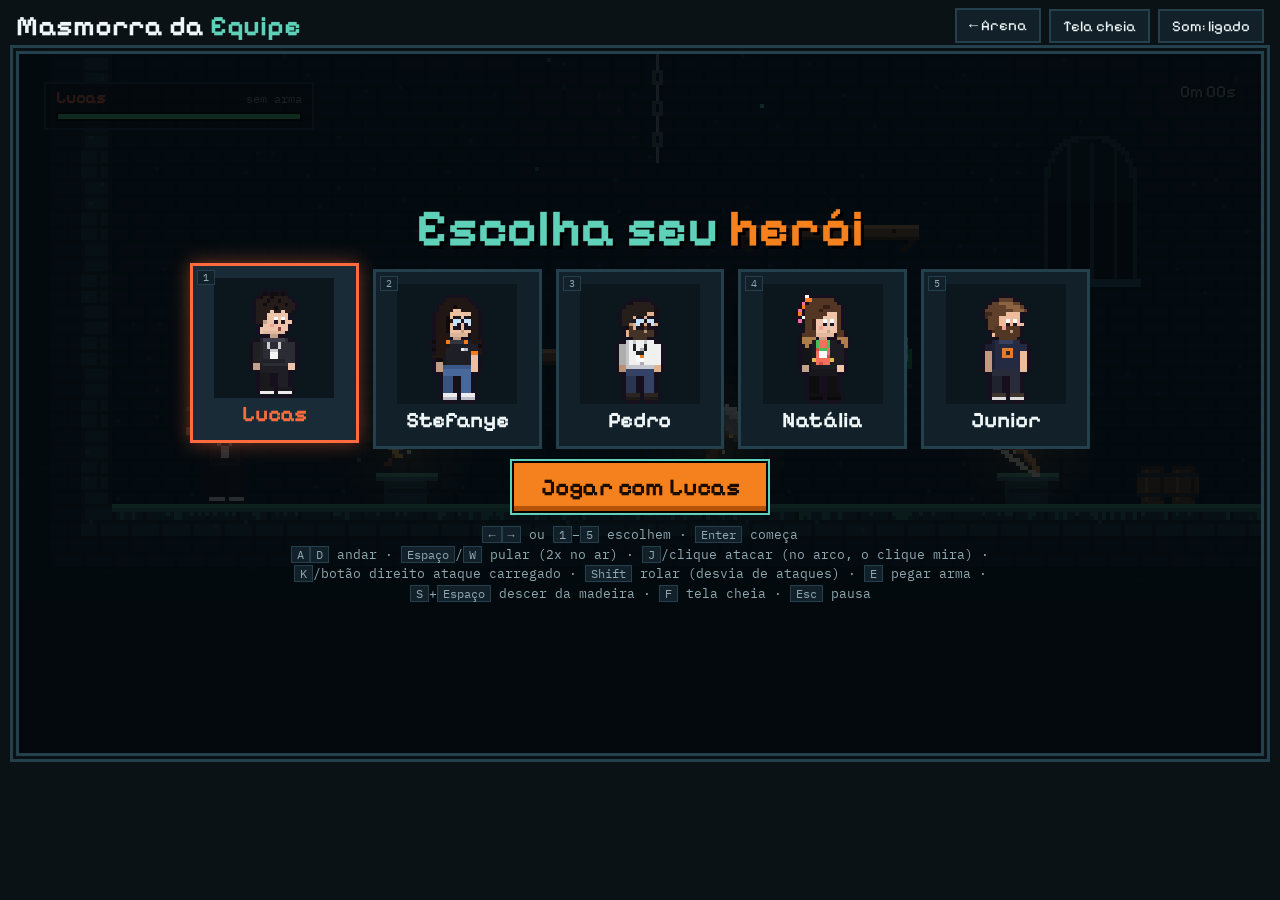
==== commit 5d7fa9d9: "Masmorra: arco, ataques carregados e bugs mais insistentes - Terceira arma inicial: Arco Simples, co" ====
--- a/plataforma.html
+++ b/plataforma.html
@@ -43,6 +43,8 @@
 .tstats{display:grid;grid-template-columns:auto auto;gap:1px 12px;justify-content:start}
 .tstats i{font-style:normal;color:var(--orange);letter-spacing:1px}
 .tip em{font-style:normal}
+.tip span.theavy{color:var(--ink)}
+.tip span.theavy b{font-family:var(--mono);font-size:1em;color:#ffd23f}
 .plate b{color:var(--c)}
 .plate small{color:var(--dim);font-family:var(--mono);font-size:.72em;white-space:nowrap;overflow:hidden;text-overflow:ellipsis}
 .timer{position:absolute;right:2%;top:4%;font-size:clamp(11px,1.7vw,17px);color:var(--dim);font-variant-numeric:tabular-nums;text-shadow:2px 2px 0 #000}
@@ -94,13 +96,13 @@
         <div class="prow"><b id="hName">Lucas</b><small id="hWeapon">sem arma</small></div>
         <div class="php"><i id="hpFill"></i></div>
       </div>
-      <div class="tip" id="tip" hidden><b id="tipName"></b><span id="tipDesc"></span><div class="tstats" id="tipStats"></div><em><kbd>E</kbd> pegar</em></div>
+      <div class="tip" id="tip" hidden><b id="tipName"></b><span id="tipDesc"></span><div class="tstats" id="tipStats"></div><span class="theavy" id="tipHeavy"></span><em><kbd>E</kbd> pegar</em></div>
       <div class="timer" id="timer">0m 00s</div>
       <div class="overlay" id="titleScreen">
         <h2>Escolha seu <span>herói</span></h2>
         <div class="picks" id="picks"></div>
         <button id="startBtn">Jogar</button>
-        <p class="dim pickHint"><kbd>←</kbd><kbd>→</kbd> ou <kbd>1</kbd>–<kbd>5</kbd> escolhem · <kbd>Enter</kbd> começa<br><kbd>A</kbd><kbd>D</kbd> andar · <kbd>Espaço</kbd>/<kbd>W</kbd> pular (2x no ar) · <kbd>J</kbd>/clique atacar · <kbd>Shift</kbd> rolar (desvia de ataques) · <kbd>E</kbd> pegar arma · <kbd>S</kbd>+<kbd>Espaço</kbd> descer da madeira · <kbd>F</kbd> tela cheia · <kbd>Esc</kbd> pausa</p>
+        <p class="dim pickHint"><kbd>←</kbd><kbd>→</kbd> ou <kbd>1</kbd>–<kbd>5</kbd> escolhem · <kbd>Enter</kbd> começa<br><kbd>A</kbd><kbd>D</kbd> andar · <kbd>Espaço</kbd>/<kbd>W</kbd> pular (2x no ar) · <kbd>J</kbd>/clique atacar (no arco, o clique mira) · <kbd>K</kbd>/botão direito ataque carregado · <kbd>Shift</kbd> rolar (desvia de ataques) · <kbd>E</kbd> pegar arma · <kbd>S</kbd>+<kbd>Espaço</kbd> descer da madeira · <kbd>F</kbd> tela cheia · <kbd>Esc</kbd> pausa</p>
       </div>
       <div class="overlay" id="pauseScreen" hidden>
         <h2>Pausado</h2>
@@ -398,6 +400,8 @@
 const WEAPONS = {
   espada: {
     name: 'Espada Enferrujada', desc: 'Rápida. Combo de 3 golpes; o último é mais forte.', tint: '#dfe8ef', idle: 50,
+    heavyName: 'Corte Carregado', heavyDesc: 'avança e corta com força.',
+    heavy: { wind: 34, act: 7, rec: 22, dmg: 34, reach: 30, up: 10, kb: 5.5, step: 4, stop: 9, shake: 6, arc: [-170, 90], pw: 'windup', pa: 'attack', pr: 'slam' },
     stats: [['Dano', 2], ['Velocidade', 3], ['Alcance', 2]],
     combo: [
       { wind: 5, act: 5, rec: 11, dmg: 9, reach: 21, up: 4, kb: 1.6, step: 1.2, stop: 3, shake: 1, arc: [-100, 50], pw: 'windup', pa: 'attack', pr: 'attack' },
@@ -407,12 +411,24 @@
   },
   martelo: {
     name: 'Martelo Pesado', desc: 'Lento, mas cada golpe esmaga e empurra para longe.', tint: '#c3ccd4', idle: 25,
+    heavyName: 'Terremoto', heavyDesc: 'esmaga o chão e atinge dos dois lados.',
+    heavy: { wind: 48, act: 8, rec: 30, dmg: 62, reach: 42, up: 20, kb: 7, step: 1, stop: 11, shake: 9, arc: [-175, 90], pw: 'windup', pa: 'attack', pr: 'slam', slam: true, both: true, quake: true },
     stats: [['Dano', 3], ['Velocidade', 1], ['Alcance', 3]],
     combo: [
       { wind: 16, act: 6, rec: 18, dmg: 23, reach: 27, up: 12, kb: 4.5, step: 1.6, stop: 6, shake: 4, arc: [-150, 70], pw: 'windup', pa: 'attack', pr: 'slam', slam: true },
       { wind: 18, act: 7, rec: 22, dmg: 31, reach: 28, up: 14, kb: 5.5, step: 2.2, stop: 7, shake: 5, arc: [-160, 75], pw: 'windup', pa: 'attack', pr: 'slam', slam: true },
     ],
   },
+  arco: {
+    name: 'Arco Simples', desc: 'Ataca de longe. Clique para mirar com o mouse; J atira para frente.', tint: '#e6d2a0', idle: 70,
+    heavyName: 'Flecha Perfurante', heavyDesc: 'atravessa todos os bugs no caminho.',
+    heavy: { ranged: true, wind: 42, act: 1, rec: 16, dmg: 34, kb: 4, stop: 6, shake: 3, speed: 9, pierce: true, arc: [0, 0], pw: 'draw', pa: 'loose', pr: 'loose' },
+    stats: [['Dano', 1], ['Velocidade', 2], ['Alcance', 3]],
+    // ranged: em vez de golpe, solta uma flecha no fim da preparação (wind)
+    combo: [
+      { ranged: true, wind: 12, act: 1, rec: 10, dmg: 12, kb: 1.2, stop: 2, shake: 0, speed: 6, arc: [0, 0], pw: 'draw', pa: 'loose', pr: 'loose' },
+    ],
+  },
 };
 
 const W = 320, H = 180, TS = 8;
@@ -424,6 +440,7 @@
 const low = document.createElement('canvas'); low.width = W; low.height = H;
 const lc = low.getContext('2d');
 const view = document.getElementById('view'); const vc = view.getContext('2d');
+const stageEl = document.getElementById('stage');
 function resize() {
   const r = view.getBoundingClientRect();
   const dpr = Math.min(window.devicePixelRatio || 1, 3);
@@ -592,26 +609,17 @@
 // (a colisão é ligada à parte; no desenho pré-renderizado o corredor aparece aberto)
 const GATE = { tx: 44, y0: 22, y1: 29, lift: 0, open: false };
 function setGate(closed) { for (let y = GATE.y0; y <= GATE.y1; y++) map[y][GATE.tx] = closed ? SOLID : AIR; }
-const PEDESTALS = [[12, 30, 'espada'], [20, 30, 'martelo']];
+const PEDESTALS = [[12, 30, 'espada'], [22, 30, 'martelo'], [32, 30, 'arco']];
 const ENEMY_SPOTS = [[58, 30], [69, 30], [96, 30], [120, 14], [158, 34], [173, 34], [218, 22], [228, 22]];
 
-// ---------- luz e vinheta
+// ---------- brilho suave (porta e armas nos pedestais)
 function radial(r, stops) {
   const c = document.createElement('canvas'); c.width = c.height = r * 2;
   const x = c.getContext('2d'), g = x.createRadialGradient(r, r, 0, r, r, r);
   stops.forEach(([o, col]) => g.addColorStop(o, col));
   x.fillStyle = g; x.fillRect(0, 0, r * 2, r * 2); return c;
 }
-const HOLE = radial(64, [[0, 'rgba(0,0,0,1)'], [.5, 'rgba(0,0,0,.7)'], [1, 'rgba(0,0,0,0)']]);
-const GLOW_G = radial(64, [[0, 'rgba(95,255,170,.55)'], [.4, 'rgba(47,209,122,.18)'], [1, 'rgba(47,209,122,0)']]);
 const GLOW_O = radial(64, [[0, 'rgba(255,170,80,.6)'], [.45, 'rgba(245,128,30,.2)'], [1, 'rgba(245,128,30,0)']]);
-const dark = document.createElement('canvas'); dark.width = W; dark.height = H;
-const dc = dark.getContext('2d');
-const VIG = document.createElement('canvas'); VIG.width = W; VIG.height = H;
-(() => {
-  const x = VIG.getContext('2d'), g = x.createRadialGradient(W / 2, H / 2, H * .35, W / 2, H / 2, W * .62);
-  g.addColorStop(0, 'rgba(0,0,0,0)'); g.addColorStop(1, 'rgba(0,0,0,.6)'); x.fillStyle = g; x.fillRect(0, 0, W, H);
-})();
 
 // ---------- som
 let AC = null, soundOn = true;
@@ -655,6 +663,12 @@
   alert() { tone(900, .05, 'square', .03); tone(1300, .06, 'square', .03, 0, .05); },
   warn() { tone(520, .1, 'sawtooth', .03, 260); },
   bite() { noise(.12, .1, 3000); tone(380, .08, 'square', .03, -200); },
+  draw() { tone(180, .18, 'triangle', .025, 120); },
+  charge(d) { tone(160, d, 'sawtooth', .03, 640); tone(320, d, 'triangle', .02, 1100); },
+  ready() { tone(1320, .06, 'square', .04); tone(1760, .08, 'square', .03, 0, .05); },
+  big() { noise(.45, .22, 900); tone(80, .45, 'triangle', .12, -40); },
+  twang() { tone(620, .09, 'triangle', .05, -380); noise(.06, .05, 6000); },
+  thunk() { noise(.06, .08, 1200); tone(240, .05, 'square', .025, -100); },
   pickup() { [523, 784, 1046].forEach((f, i) => tone(f, .1, 'square', .045, 0, i * .07)); },
   gate() { noise(.8, .14, 400); tone(70, .7, 'sawtooth', .05, 20); },
   die() { [392, 330, 262, 196].forEach((f, i) => tone(f, .24, 'triangle', .06, 0, i * .16)); },
@@ -677,16 +691,17 @@
 const GRAV = .32, JUMP = 4.7, JUMP2 = 4.2, MAXFALL = 6;
 const COYOTE = 6, BUFFER = 7, ROLL_T = 20, ROLL_SPD = 3.4, ROLL_CD = 28;
 const pl = { x: 0, y: 0, w: 10, h: 28, vx: 0, vy: 0, face: 1, ground: false, coyote: 0, buf: 0, jumps: 0, cut: false, roll: 0, rollCd: 0, drop: 0, anim: 0, land: 0, safe: null,
-  hp: 100, max: 100, inv: 0, hurt: 0, weapon: null, atk: null, atkBuf: 0, combo: 0, comboT: 0 };
+  hp: 100, max: 100, inv: 0, hurt: 0, weapon: null, atk: null, atkBuf: 0, heavyBuf: 0, combo: 0, comboT: 0 };
 let heroIdx = 0, T = 0, mode = 'title', playT = 0, fade = 0, exitT = 0, deadT = 0, hitstop = 0, shake = 0, hurtFx = 0;
-let enemies = [], items = [], nums = [];
+let enemies = [], items = [], nums = [], arrows = [];
+let aimPt = null, mouseScr = null;   // aimPt: ponto do mapa clicado para atacar; mouseScr: mouse na tela (para desenhar a mira)
 // teletransporte na porta: brilha, estica num raio de luz e some
 const EXIT_GLOW = 24, EXIT_GONE = 40, EXIT_END = 75;
 const cam = { x: 0, y: 0, look: 0, floor: 0 };
 
 function resetPlayer() {
   Object.assign(pl, { x: START.x, y: START.y - pl.h, vx: 0, vy: 0, face: 1, ground: false, roll: 0, rollCd: 0, drop: 0, jumps: 0, buf: 0, safe: { x: START.x, y: START.y - pl.h },
-    hp: pl.max, inv: 0, hurt: 0, atk: null, atkBuf: 0, combo: 0, comboT: 0 });
+    hp: pl.max, inv: 0, hurt: 0, atk: null, atkBuf: 0, heavyBuf: 0, combo: 0, comboT: 0 });
   snapCam();
 }
 
@@ -695,8 +710,13 @@
   if (act === 'left') return keys.has('a') || keys.has('arrowleft');
   if (act === 'right') return keys.has('d') || keys.has('arrowright');
   if (act === 'down') return keys.has('s') || keys.has('arrowdown');
-  if (act === 'jump') return keys.has(' ') || keys.has('w') || keys.has('arrowup') || keys.has('k');
+  if (act === 'jump') return keys.has(' ') || keys.has('w') || keys.has('arrowup');
 };
+let lastDir = 0;
+function inputDir() {
+  const r = held('right'), l = held('left');
+  return r && l ? lastDir : r ? 1 : l ? -1 : 0;
+}
 const onPlat = () => {
   const by = Math.floor((pl.y + pl.h) / TS);
   let p = false;
@@ -741,12 +761,13 @@
 }
 
 function updatePlayer() {
-  const dir = (held('right') ? 1 : 0) - (held('left') ? 1 : 0);
+  const dir = inputDir();
   if (pl.rollCd > 0) pl.rollCd--;
   if (pl.drop > 0) pl.drop--;
   if (pl.land > 0) pl.land--;
   if (pl.inv > 0) pl.inv--;
   if (pl.atkBuf > 0) pl.atkBuf--;
+  if (pl.heavyBuf > 0) pl.heavyBuf--;
   if (pl.comboT > 0) pl.comboT--;
 
   if (pl.roll > 0) {
@@ -805,29 +826,86 @@
 
 function roll() {
   if (mode !== 'play' || pl.roll > 0 || pl.rollCd > 0 || pl.hurt > 0) return;
-  const dir = (held('right') ? 1 : 0) - (held('left') ? 1 : 0);
+  const dir = inputDir();
   if (dir) pl.face = dir;
   pl.roll = ROLL_T; pl.rollCd = ROLL_T + ROLL_CD; pl.atk = null; sfx.roll();
   dust(pl.x + pl.w / 2, pl.y + pl.h, 5, -pl.face);
 }
 
 // ---------- ataque do herói
-function startAttack(i) {
+function startAttack(i, heavy) {
   const w = WEAPONS[pl.weapon];
   i %= w.combo.length;
-  pl.atk = { s: w.combo[i], i, f: 0, hit: new Set() }; pl.atkBuf = 0;
+  // arco + clique: vira e mira no ponto clicado; o resto golpeia para onde o herói está virado
+  let aim = 0;
+  if (aimPt && w.combo[0].ranged) {
+    const dx = aimPt.x - (pl.x + pl.w / 2), dy = aimPt.y - (pl.y + 10);
+    if (Math.abs(dx) > 2) pl.face = dx < 0 ? -1 : 1;
+    aim = Math.atan2(dy, Math.abs(dx)) * 180 / Math.PI;
+  }
+  const s = heavy ? w.heavy : w.combo[i];
+  pl.atk = { s, i, f: 0, hit: new Set(), aim, heavy: !!heavy }; pl.atkBuf = 0; pl.heavyBuf = 0; aimPt = null;
+  if (heavy) sfx.charge(s.wind / 60); else if (s.ranged) sfx.draw();
+}
+// carregando: faíscas puxadas para o herói; perto do fim, um brilho avisa que está pronto
+function chargeFx(a) {
+  const s = a.s, cx = pl.x + pl.w / 2, cy = pl.y + 12, col = WEAPONS[pl.weapon].tint;
+  if (a.f % 2 === 0) { const an = rand(0, Math.PI * 2), d = rand(12, 20); addP(cx + Math.cos(an) * d, cy + Math.sin(an) * d, -Math.cos(an) * d / 10, -Math.sin(an) * d / 10, 10, ['#ffffff', '#ffd23f', col]); }
+  if (a.f === s.wind - 8) { burst(cx, cy, 12, ['#ffffff', '#ffd23f'], 1.6, 0, [8, 14]); sfx.ready(); }
+}
+function shootArrow(a) {
+  const s = a.s, r = a.aim * Math.PI / 180, ox = pl.x + pl.w / 2 + pl.face * 6, oy = pl.y + 12;
+  arrows.push({ x: ox, y: oy, vx: Math.cos(r) * pl.face * s.speed, vy: Math.sin(r) * s.speed, s, life: 90, stuck: 0, hit: new Set(), heavy: a.heavy });
+  if (a.heavy) { sfx.big(); burst(ox, oy, 10, ['#ffffff', '#ffd23f'], 1.6); shake = Math.max(shake, 2); }
+  sfx.twang();
+}
+function updateArrows() {
+  arrows.forEach(ar => {
+    if (ar.stuck) { ar.stuck--; return; }
+    ar.life--;
+    // dois passos por quadro para não atravessar paredes finas nem bugs
+    for (let k = 0; k < 2 && ar.life > 0; k++) {
+      ar.x += ar.vx / 2; ar.y += ar.vy / 2;
+      if (tile(Math.floor(ar.x / TS), Math.floor(ar.y / TS)) === SOLID) {
+        ar.stuck = 50; ar.life = 0; sfx.thunk();
+        burst(ar.x, ar.y, 5, DUST, 1, .05, [6, 12]);
+        return;
+      }
+      const e = enemies.find(o => !o.dead && !ar.hit.has(o) && ar.x > o.x - 2 && ar.x < o.x + o.w + 2 && ar.y > o.y - 7 && ar.y < o.y + o.h + 2);
+      if (e) {
+        ar.hit.add(e); hitEnemy(e, ar.s, ar.vx < 0 ? -1 : 1);
+        if (!ar.s.pierce) { ar.life = 0; ar.gone = true; return; }   // a perfurante segue em frente
+      }
+    }
+    ar.vy += .05;
+    if (ar.life > 0 && (ar.heavy || T % 2 === 0)) addP(ar.x - ar.vx * .6, ar.y - ar.vy * .6, 0, 0, ar.heavy ? 12 : 6, ar.heavy ? ['#ffffff', '#ffd23f', '#f5801e'] : ['#fff6d8', '#e6d2a0']);
+  });
+  arrows = arrows.filter(ar => !ar.gone && (ar.life > 0 || ar.stuck > 0) && ar.y < MH * TS + 20);
 }
 function updateAttack() {
   if (!pl.weapon || pl.roll > 0 || pl.hurt > 0) return;
   const a = pl.atk;
-  if (!a) { if (pl.atkBuf > 0) startAttack(pl.comboT > 0 ? pl.combo : 0); return; }
-  const s = a.s, len = WEAPONS[pl.weapon].combo.length, nextI = (a.i + 1) % len;
+  if (!a) {
+    if (pl.heavyBuf > 0) startAttack(0, true);
+    else if (pl.atkBuf > 0) startAttack(pl.comboT > 0 ? pl.combo : 0);
+    return;
+  }
+  const s = a.s, len = WEAPONS[pl.weapon].combo.length, nextI = a.heavy ? 0 : (a.i + 1) % len;
   a.f++;
-  if (a.f === s.wind) { (s.slam ? sfx.heavy : sfx.swing)(); if (pl.ground) pl.vx = pl.face * s.step; }
-  if (a.f >= s.wind && a.f < s.wind + s.act) hitCheck(a);
+  if (a.heavy && a.f < s.wind) chargeFx(a);
+  if (s.ranged) { if (a.f === s.wind) shootArrow(a); }
+  else {
+    if (a.f === s.wind) { (s.slam ? sfx.heavy : sfx.swing)(); if (a.heavy) sfx.big(); if (pl.ground) pl.vx = pl.face * s.step; }
+    if (a.f >= s.wind && a.f < s.wind + s.act) hitCheck(a);
+  }
   if (s.slam && a.f === s.wind + s.act - 1 && pl.ground) {
     const gx = pl.x + pl.w / 2 + pl.face * (s.reach - 6);
     dust(gx, pl.y + pl.h, 10, pl.face); dust(gx, pl.y + pl.h, 6, -pl.face); shake = Math.max(shake, 2);
+    if (s.quake) {
+      // onda de choque no chão para os dois lados
+      const fx = pl.x + pl.w / 2, fy = pl.y + pl.h;
+      for (let d = 6; d <= s.reach; d += 4) [-1, 1].forEach(sd => { dust(fx + sd * d, fy, 2, sd); addP(fx + sd * d, fy - 1, sd * rand(.2, .6), rand(-2.4, -1), irand(14, 24), ['#d8cdbf', '#a8998a', '#7d6e62'], .18, 2); });
+    }
   }
   // apertar de novo durante a recuperação emenda o próximo golpe do combo
   if (a.f >= s.wind + s.act && pl.atkBuf > 0 && nextI !== 0) { startAttack(nextI); return; }
@@ -835,6 +913,7 @@
 }
 function atkBox(s) {
   const cx = pl.x + pl.w / 2;
+  if (s.both) return { x: cx - s.reach, y: pl.y - s.up, w: s.reach * 2, h: pl.h + s.up };
   return { x: pl.face > 0 ? cx - 4 : cx - s.reach, y: pl.y - s.up, w: s.reach + 4, h: pl.h + s.up };
 }
 function hitCheck(a) {
@@ -865,7 +944,13 @@
 const E_WIND = 30, E_LUNGE = 14, E_REST = 36, E_DMG = 15;
 function spawnEnemies() {
   enemies = ENEMY_SPOTS.map(([tx, row]) => ({ x: tx * TS, y: row * TS - 14, w: 18, h: 14, vx: 0, vy: 0, face: -1, hp: 50, max: 50,
-    st: 'patrol', t: 0, cd: 40, flash: 0, barT: 0, alert: 0, anim: 0, ground: false, dead: false, bit: false }));
+    st: 'patrol', t: 0, lost: 0, cd: 40, flash: 0, barT: 0, alert: 0, anim: 0, ground: false, dead: false, bit: false }));
+}
+// tem chão em algum lugar abaixo da beirada? (se não, é um buraco sem fundo)
+function floorBelow(e, dir) {
+  const tx = Math.floor((e.x + (dir > 0 ? e.w + 1 : -1)) / TS);
+  for (let ty = Math.floor((e.y + e.h + 1) / TS); ty < MH; ty++) if (tile(tx, ty) !== AIR) return true;
+  return false;
 }
 // tem buraco logo à frente?
 const ledge = (e, dir) => tile(Math.floor((e.x + (dir > 0 ? e.w + 1 : -1)) / TS), Math.floor((e.y + e.h + 1) / TS)) === AIR;
@@ -876,23 +961,26 @@
   if (e.cd > 0) e.cd--;
   if (e.alert > 0) e.alert--;
   const dx = (pl.x + pl.w / 2) - (e.x + e.w / 2), dy = (pl.y + pl.h) - (e.y + e.h);
-  const sees = mode === 'play' && Math.abs(dx) < 120 && Math.abs(dy) < 34;
+  const sees = mode === 'play' && Math.abs(dx) < 150 && Math.abs(dy) < 48;
+  const hunting = mode === 'play' && Math.abs(dx) < 260 && Math.abs(dy) < 96;   // já perseguindo, só desiste bem mais longe
   let target = null;
   if (e.st === 'patrol') {
     target = e.face * .45;
     if (e.ground && ledge(e, e.face)) { e.face *= -1; target = 0; }
-    if (sees) { e.st = 'chase'; e.t = 0; e.face = Math.sign(dx) || e.face; e.vy = -1.8; e.alert = 30; sfx.alert(); }
+    if (sees) { e.st = 'chase'; e.t = 0; e.lost = 0; e.face = Math.sign(dx) || e.face; e.vy = -1.8; e.alert = 30; sfx.alert(); }
   } else if (e.st === 'chase') {
     if (Math.abs(dx) > 6) e.face = Math.sign(dx);
-    target = Math.abs(dx) > 14 ? e.face * 1.05 : 0;
-    if (e.ground && ledge(e, e.face)) target = 0;
-    if (!sees && e.t > 90) { e.st = 'patrol'; e.t = 0; }
+    target = Math.abs(dx) > 14 ? e.face * 1.25 : 0;
+    // na beirada: desce atrás do herói se lá embaixo tiver chão; só para diante de buraco sem fundo
+    if (e.ground && ledge(e, e.face) && !(dy > -8 && floorBelow(e, e.face))) target = 0;
+    e.lost = sees ? 0 : e.lost + 1;
+    if (!hunting || e.lost > 240) { e.st = 'patrol'; e.t = 0; }
     else if (Math.abs(dx) < 34 && Math.abs(dy) < 20 && e.cd <= 0 && e.ground) { e.st = 'wind'; e.t = 0; sfx.warn(); }
   } else if (e.st === 'wind') {
     target = 0;
     if (e.t >= E_WIND) { e.st = 'lunge'; e.t = 0; e.vx = e.face * 3.6; e.vy = -1.4; e.bit = false; sfx.bite(); }
   } else if (e.st === 'lunge') {
-    if (e.ground && ledge(e, e.face)) e.vx = 0;
+    if (e.ground && ledge(e, e.face) && !floorBelow(e, e.face)) e.vx = 0;
     if (e.ground && e.t > 3) e.vx *= .9;
     // rolando (ou ainda invencível) o bote passa direto: esquiva
     if (!e.bit && mode === 'play' && overlap(e, pl)) { e.bit = true; if (pl.roll <= 0 && pl.inv <= 0) hurtPlayer(E_DMG, e.face); }
@@ -908,7 +996,7 @@
   e.vy = Math.min(MAXFALL, e.vy + GRAV);
   if (moveX(e, e.vx)) {
     if (e.st === 'patrol') e.face *= -1;
-    else if (e.st === 'chase' && e.ground) e.vy = -4.2;   // pula degraus baixos atrás do herói
+    else if (e.st === 'chase' && e.ground) e.vy = -5;   // pula paredes de até 4 blocos atrás do herói
   }
   e.ground = moveY(e, e.vy);
   if (e.ground) e.vy = 0;
@@ -941,7 +1029,7 @@
   spawnEnemies();
   items = PEDESTALS.map(([tx, row, wid]) => ({ x: tx * TS + 4, y: row * TS, wid, ped: true }));
   setGate(true); GATE.lift = 0; GATE.open = false;
-  pl.weapon = null; nums = [];
+  pl.weapon = null; nums = []; arrows = [];
 }
 function nearItem() {
   let best = null, bd = 14;
@@ -985,7 +1073,7 @@
   if (mode === 'title' && T % 8 === 0) drawPicks();
   if (mode === 'exit') updateExit();
   if (mode === 'dead' && ++deadT === 80) showDead();
-  if (mode === 'play' || mode === 'dead' || mode === 'exit') { enemies.forEach(updateEnemy); enemies = enemies.filter(e => !e.dead); }
+  if (mode === 'play' || mode === 'dead' || mode === 'exit') { enemies.forEach(updateEnemy); enemies = enemies.filter(e => !e.dead); updateArrows(); }
   if (GATE.open && GATE.lift < 1) { GATE.lift = Math.min(1, GATE.lift + .02); if (T % 3 === 0) addP(GATE.tx * TS + rand(0, 8), GATE.y0 * TS, rand(-.2, .2), rand(.2, .6), 20, DUST, .05); }
   nums.forEach(n => { n.t++; n.y -= Math.max(0, 1.1 - n.t * .06); });
   nums = nums.filter(n => n.t < 45);
@@ -1064,6 +1152,7 @@
   drawPedestals(cx, cy);
   drawGate(cx, cy);
   enemies.forEach(e => drawBug(e, cx, cy));
+  arrows.forEach(ar => drawArrow(ar, cx, cy));
 
   // herói
   const hx = Math.round(pl.x + pl.w / 2 - cx), hy = Math.round(pl.y + pl.h - cy);
@@ -1078,11 +1167,19 @@
     if (pl.roll > 0) lc.rotate((1 - pl.roll / ROLL_T) * Math.PI * 2 * pl.face);
     if (pl.face < 0) lc.scale(-1, 1);
     lc.drawImage(img, -17, -17);
+    const ca = pl.atk;
+    if (ca && ca.heavy && ca.f < ca.s.wind && (T % 6 < 3 || ca.f > ca.s.wind - 8)) {
+      const ready = ca.f > ca.s.wind - 8;
+      lc.globalAlpha = ready ? .75 : .4;
+      lc.drawImage(spriteSil(heroIdx, pose, ready ? '#ffffff' : '#ffd23f'), -17, -17);
+      lc.globalAlpha = blink ? .35 : 1;
+    }
     lc.restore();
     if (pl.weapon && pl.roll <= 0) {
       const P = POSES[pose], px = hx + pl.face * (P.fh[0] + OX + 1 - 17 + .5), py = hy - 17 + P.fh[1] + P.bob + bob + 1 - 17 + .5;
-      drawWeapon(pl.weapon, px, py, weaponAngle(), pl.face);
-      drawSlash(px, py);
+      const a = pl.atk, pull = a && a.s.ranged && a.f < a.s.wind ? 1 + 3 * a.f / a.s.wind : 0;
+      drawWeapon(pl.weapon, px, py, weaponAngle(), pl.face, pull);
+      if (!(a && a.s.ranged)) drawSlash(px, py);
     }
     lc.globalAlpha = 1;
   }
@@ -1092,26 +1189,16 @@
     lc.fillStyle = c; lc.fillRect(Math.round(p.x - cx), Math.round(p.y - cy), p.size, p.size);
   });
 
-  // escuridão com "buracos" de luz no herói, tochas e porta
-  dc.globalCompositeOperation = 'source-over';
-  dc.fillStyle = 'rgba(2,7,11,.5)'; dc.fillRect(0, 0, W, H);
-  dc.globalCompositeOperation = 'destination-out';
-  const hole = (x, y, r) => dc.drawImage(HOLE, x - r, y - r, r * 2, r * 2);
-  hole(pl.x + pl.w / 2 - cx, pl.y + pl.h / 2 - cy, 70);
-  const flick = Math.sin(T / 6) * 2;
-  TORCHES.forEach(([tx, ty]) => hole(tx * TS + 4 - cx, ty * TS - cy, 52 + flick));
-  hole(DOOR.x + 8 - cx, DOOR.y + 16 - cy, 60);
-  items.forEach(it => hole(it.x - cx, it.y - 16 - cy, 34));
-  lc.drawImage(dark, 0, 0);
+  // sem escuridão nem neblina: só um brilho leve na porta e nas armas
   lc.globalCompositeOperation = 'lighter';
-  TORCHES.forEach(([tx, ty]) => { const X = tx * TS + 4 - cx, Y = ty * TS - cy; if (X > -60 && X < W + 60 && Y > -60 && Y < H + 60) lc.drawImage(GLOW_G, X - 44 - flick, Y - 44 - flick, 88 + flick * 2, 88 + flick * 2); });
-  lc.globalAlpha = .6 + .4 * pulse; lc.drawImage(GLOW_O, DOOR.x + 8 - cx - 50, DOOR.y + 16 - cy - 50, 100, 100); lc.globalAlpha = 1;
-  items.forEach(it => lc.drawImage(GLOW_O, it.x - cx - 22, it.y - 16 - cy - 22, 44, 44));
-  lc.globalCompositeOperation = 'source-over';
-  // olhos dos bugs e números de dano por cima da escuridão
-  enemies.forEach(e => drawBug(e, cx, cy, true));
+  lc.globalAlpha = .3 + .2 * pulse; lc.drawImage(GLOW_O, DOOR.x + 8 - cx - 36, DOOR.y + 16 - cy - 36, 72, 72);
+  lc.globalAlpha = .5; items.forEach(it => lc.drawImage(GLOW_O, it.x - cx - 18, it.y - 16 - cy - 18, 36, 36));
+  lc.globalAlpha = 1; lc.globalCompositeOperation = 'source-over';
+  if (pl.weapon === 'arco' && mouseScr && mode === 'play') {
+    const mx = Math.round(mouseScr.x), my = Math.round(mouseScr.y), c = '#ffd23f';
+    R(mx - 4, my, 3, 1, c); R(mx + 2, my, 3, 1, c); R(mx, my - 4, 1, 3, c); R(mx, my + 2, 1, 3, c);
+  }
   nums.forEach(n => drawNum(n, cx, cy));
-  lc.drawImage(VIG, 0, 0);
   if (hurtFx) { lc.fillStyle = `rgba(255,40,70,${.28 * hurtFx})`; lc.fillRect(0, 0, W, H); }
   if (fade > 0) { lc.fillStyle = `rgba(0,0,0,${fade})`; lc.fillRect(0, 0, W, H); }
   else if (fade < 0) { lc.fillStyle = `rgba(255,246,216,${-fade})`; lc.fillRect(0, 0, W, H); }
@@ -1119,11 +1206,13 @@
   vc.imageSmoothingEnabled = false;
   vc.drawImage(low, 0, 0, view.width, view.height);
   updateTip();
+  const cur = mode === 'play' ? 'none' : '';
+  if (stageEl.style.cursor !== cur) stageEl.style.cursor = cur;
 }
 
 const R = (x, y, w, h, c) => { lc.fillStyle = c; lc.fillRect(x, y, w, h); };
 // arma desenhada pixel a pixel a partir da mão (x, y), girada pelo ângulo
-function drawWeapon(id, x, y, ang, face) {
+function drawWeapon(id, x, y, ang, face, pull = 0) {
   const a = ang * Math.PI / 180, dx = Math.cos(a) * face, dy = Math.sin(a), nx = -dy, ny = dx;
   const p = (t, s, c) => R(Math.round(x + dx * t + nx * s), Math.round(y + dy * t + ny * s), 1, 1, c);
   if (id === 'espada') {
@@ -1136,11 +1225,26 @@
     for (let t = -2; t <= 11; t += .5) { p(t, 0, '#6b4226'); p(t, .8, '#4a2c18'); }
     for (let t = 10; t <= 15; t += .5) for (let s = -3.5; s <= 3.5; s += .5) p(t, s, t > 14 ? '#c3ccd4' : t < 11 ? '#4a5158' : '#7d8790');
     for (let s = -3.5; s <= 3.5; s += .5) p(15.5, s, '#e3e9ee');
-  }
+  } else if (id === 'arco') {
+    // arco curvado para frente, perpendicular à mira; corda puxada (pull) com a flecha encaixada
+    for (let s = -7; s <= 7; s += .5) { const t = 2.6 * (1 - (s / 7) * (s / 7)); p(t, s, '#8a5a2a'); p(t + .7, s, '#c08a4e'); }
+    p(0, -7, '#d9a640'); p(0, 7, '#d9a640');
+    for (let k = 0; k <= 1; k += .1) { p(-pull * k, -7 + 7 * k, '#e8e0d0'); p(-pull * k, 7 - 7 * k, '#e8e0d0'); }
+    if (pull > 0) { for (let t = -pull; t <= 9; t += .5) p(t, 0, '#c8a26b'); p(9.5, 0, '#e3e9ee'); p(10, 0, '#ffffff'); p(-pull, -1, '#ff6b3d'); p(-pull, 1, '#ff6b3d'); }
+  }
+}
+function drawArrow(ar, cx, cy) {
+  const L = Math.hypot(ar.vx, ar.vy) || 1, ux = ar.vx / L, uy = ar.vy / L;
+  const x = ar.x - cx, y = ar.y - cy;
+  if (x < -12 || x > W + 12 || y < -12 || y > H + 12) return;
+  if (ar.stuck && ar.stuck < 15 && T % 2) return;
+  if (ar.heavy && !ar.stuck) for (let t = -10; t <= 1; t += .5) { R(Math.round(x + ux * t - uy), Math.round(y + uy * t + ux), 1, 1, '#ffd23f'); R(Math.round(x + ux * t + uy), Math.round(y + uy * t - ux), 1, 1, '#ffd23f'); }
+  for (let t = -9; t <= 0; t += .5) R(Math.round(x + ux * t), Math.round(y + uy * t), 1, 1, t > -1.5 ? '#ffffff' : t > -2.5 ? '#c3ccd4' : t < -7.5 ? '#ff6b3d' : '#c8a26b');
 }
 function weaponAngle() {
   const a = pl.atk;
   if (!a) return WEAPONS[pl.weapon].idle;
+  if (a.s.ranged) return a.aim;
   const s = a.s, f = a.f;
   if (f < s.wind) return s.arc[0] + (s.arc[0] < s.arc[1] ? -1 : 1) * 12 * (f / s.wind);
   if (f < s.wind + s.act) return s.arc[0] + (s.arc[1] - s.arc[0]) * ((f - s.wind + 1) / s.act);
@@ -1180,7 +1284,7 @@
   for (let y = top + 6; y < top + len - 3; y += 14) R(X, y, 8, 2, '#3a4248');
 }
 // bug: casco oval, cabeça na frente (e.face), patinhas animadas
-function drawBug(e, cx, cy, eyesOnly) {
+function drawBug(e, cx, cy) {
   const X = Math.round(e.x + e.w / 2 - cx), B = Math.round(e.y + e.h - cy), f = e.face;
   if (X < -30 || X > W + 30 || B < -30 || B > H + 40) return;
   const white = e.flash > 0, pal = white ? WHITE_PAL : BUG;
@@ -1188,7 +1292,6 @@
   const lean = e.st === 'wind' ? (e.t > E_WIND - 10 ? -2 : -1) : e.st === 'lunge' ? 1 : 0;
   const hx = 8 + lean, hy = -6;
   const eyeC = e.st === 'wind' && T % 6 < 3 ? '#ffffff' : pal.eye;
-  if (eyesOnly) { if (!white) { px(hx, hy - 2, eyeC); px(hx + 2, hy - 2, eyeC); } return; }
   const walk = Math.floor(e.anim) % 2;
   for (let i = 0; i < 3; i++) {
     const lx = -7 + i * 6 + lean, ph = (walk + i) % 2;
@@ -1271,6 +1374,7 @@
 const fmt = f => { const s = Math.floor(f / 60); return `${Math.floor(s / 60)}m ${String(s % 60).padStart(2, '0')}s`; };
 function renderTimer() { $('timer').textContent = fmt(playT); }
 function banner(title, sub) {
+  $('hud').querySelectorAll('.banner').forEach(b => b.remove());   // um aviso de cada vez
   const d = document.createElement('div'); d.className = 'banner';
   d.innerHTML = `${title}<small>${sub}</small>`;
   $('hud').appendChild(d); d.addEventListener('animationend', () => d.remove());
@@ -1288,6 +1392,7 @@
     if (it) {
       const w = WEAPONS[it.wid];
       $('tipName').textContent = w.name; $('tipDesc').textContent = w.desc;
+      $('tipHeavy').innerHTML = `Botão direito: <b>${w.heavyName}</b>, ${w.heavyDesc}`;
       $('tipStats').innerHTML = w.stats.map(([k, v]) => `<span>${k}</span><i>${'■'.repeat(v)}${'□'.repeat(3 - v)}</i>`).join('');
     }
   }
@@ -1374,12 +1479,29 @@
   if (['arrowleft', 'arrowright', 'arrowup', 'arrowdown', ' '].includes(k)) e.preventDefault();
   if (e.repeat) return;
   keys.add(k);
-  if (k === ' ' || k === 'w' || k === 'arrowup' || k === 'k') pl.buf = BUFFER;
+  if (k === ' ' || k === 'w' || k === 'arrowup') pl.buf = BUFFER;
+  if (k === 'd' || k === 'arrowright') lastDir = 1;
+  if (k === 'a' || k === 'arrowleft') lastDir = -1;
   if (k === 'shift' || k === 'l') roll();
-  if (k === 'j') pl.atkBuf = 10;
+  if (k === 'j') { pl.atkBuf = 10; aimPt = null; }
+  if (k === 'k') { pl.heavyBuf = 12; aimPt = null; }
   if (k === 'e') pickItem();
 });
-$('stage').addEventListener('pointerdown', e => { if (e.button === 0 && mode === 'play') { pl.atkBuf = 10; e.preventDefault(); } });
+// posição do mouse convertida para coordenadas do mapa
+function toScreen(e) {
+  const r = view.getBoundingClientRect();
+  return { x: (e.clientX - r.left) / r.width * W, y: (e.clientY - r.top) / r.height * H };
+}
+$('stage').addEventListener('pointerdown', e => {
+  if ((e.button !== 0 && e.button !== 2) || mode !== 'play') return;
+  mouseScr = toScreen(e); aimPt = { x: cam.x + mouseScr.x, y: cam.y + mouseScr.y };
+  if (e.button === 2) pl.heavyBuf = 12; else pl.atkBuf = 10;
+  e.preventDefault();
+});
+// o menu do botão direito "roubava" o soltar das teclas e o herói ficava andando sozinho
+addEventListener('contextmenu', e => { if (mode === 'play' || e.target.closest('.stage')) e.preventDefault(); });
+$('stage').addEventListener('pointermove', e => { mouseScr = toScreen(e); });
+$('stage').addEventListener('pointerleave', () => { mouseScr = null; });
 addEventListener('keyup', e => keys.delete(e.key.toLowerCase()));
 addEventListener('blur', () => keys.clear());
 document.addEventListener('visibilitychange', () => { if (document.hidden) pause(); });
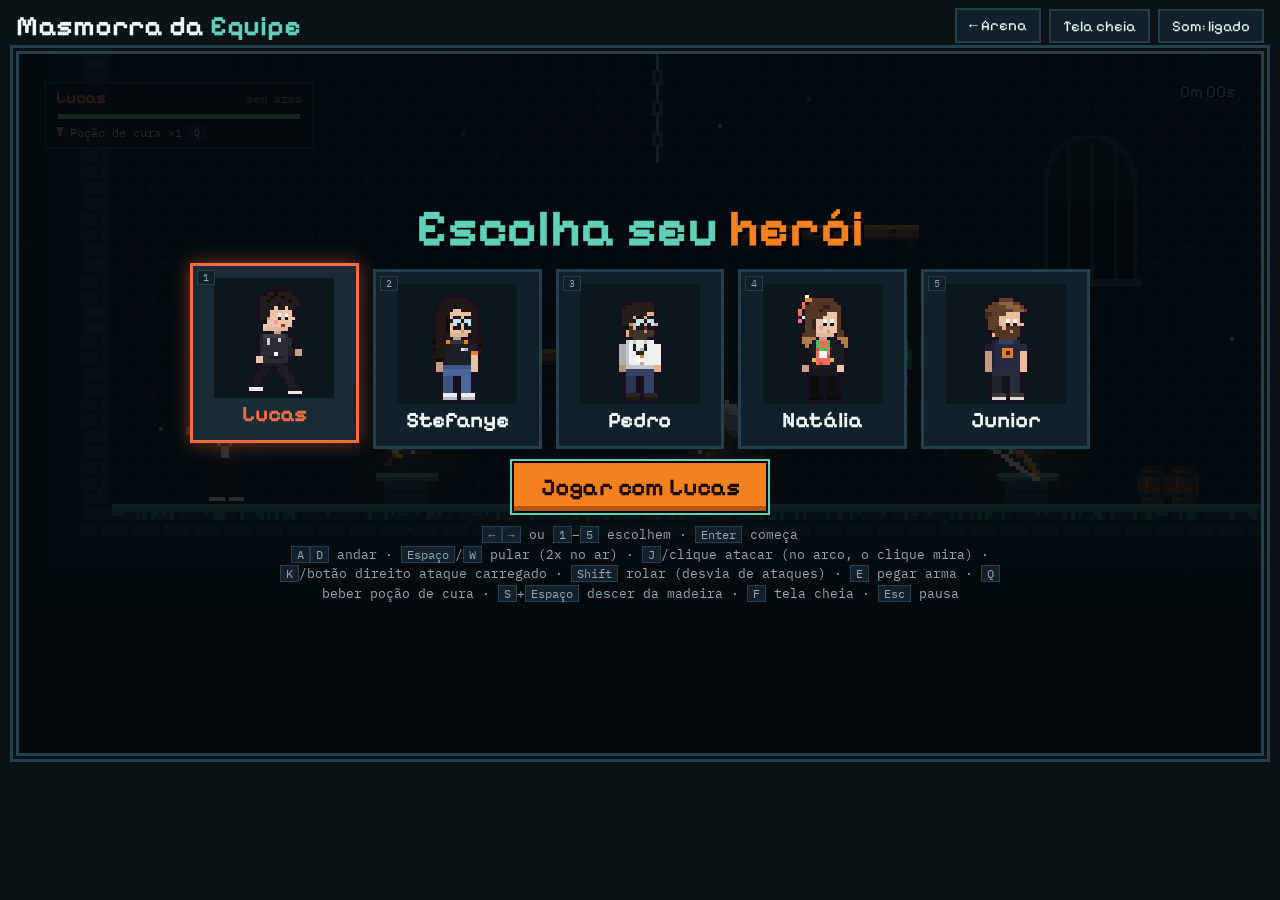
==== commit 9501969e: "Masmorra etapa 3: novos inimigos, emboscadas, mapa maior e poção de cura - Quatro bugs novos além do" ====
--- a/plataforma.html
+++ b/plataforma.html
@@ -35,6 +35,11 @@
 .plate{position:absolute;left:2%;top:4%;width:min(34%,270px);background:rgba(5,12,16,.72);border:2px solid var(--line);padding:4px 10px 7px;font-size:clamp(11px,1.7vw,17px)}
 .prow{display:flex;justify-content:space-between;align-items:baseline;gap:8px}
 .php{margin-top:4px;height:clamp(5px,1vw,9px);background:#3a1424;border:2px solid #000;position:relative}
+.pot{margin-top:4px;font-family:var(--mono);font-size:.68em;color:#ffb3c1;display:flex;align-items:center;gap:6px}
+.pot b{display:inline-block;width:.7em;height:.95em;background:#ff4d6d;border:2px solid #000;border-top-width:4px;border-top-color:#c8a26b;border-radius:0 0 3px 3px}
+.pot.empty{color:var(--dim)}.pot.empty b{background:#3a1424}
+.pot.flash{animation:potFlash .4s steps(4)}
+@keyframes potFlash{50%{color:#fff;transform:translateX(3px)}}
 .php i{position:absolute;inset:0;background:#4ade80;transform-origin:left;transition:transform .2s steps(5)}
 .tip{position:absolute;transform:translate(-50%,-100%);background:rgba(5,12,16,.93);border:2px solid var(--orange);box-shadow:0 0 0 2px #000;padding:6px 10px 7px;font-family:var(--mono);font-size:clamp(9px,1.1vw,13px);line-height:1.35;width:max-content;max-width:min(46%,320px);display:flex;flex-direction:column;gap:3px;text-align:left}
 .tip[hidden]{display:none}
@@ -95,6 +100,7 @@
       <div class="plate" id="plate">
         <div class="prow"><b id="hName">Lucas</b><small id="hWeapon">sem arma</small></div>
         <div class="php"><i id="hpFill"></i></div>
+        <div class="pot" id="pot"></div>
       </div>
       <div class="tip" id="tip" hidden><b id="tipName"></b><span id="tipDesc"></span><div class="tstats" id="tipStats"></div><span class="theavy" id="tipHeavy"></span><em><kbd>E</kbd> pegar</em></div>
       <div class="timer" id="timer">0m 00s</div>
@@ -102,7 +108,7 @@
         <h2>Escolha seu <span>herói</span></h2>
         <div class="picks" id="picks"></div>
         <button id="startBtn">Jogar</button>
-        <p class="dim pickHint"><kbd>←</kbd><kbd>→</kbd> ou <kbd>1</kbd>–<kbd>5</kbd> escolhem · <kbd>Enter</kbd> começa<br><kbd>A</kbd><kbd>D</kbd> andar · <kbd>Espaço</kbd>/<kbd>W</kbd> pular (2x no ar) · <kbd>J</kbd>/clique atacar (no arco, o clique mira) · <kbd>K</kbd>/botão direito ataque carregado · <kbd>Shift</kbd> rolar (desvia de ataques) · <kbd>E</kbd> pegar arma · <kbd>S</kbd>+<kbd>Espaço</kbd> descer da madeira · <kbd>F</kbd> tela cheia · <kbd>Esc</kbd> pausa</p>
+        <p class="dim pickHint"><kbd>←</kbd><kbd>→</kbd> ou <kbd>1</kbd>–<kbd>5</kbd> escolhem · <kbd>Enter</kbd> começa<br><kbd>A</kbd><kbd>D</kbd> andar · <kbd>Espaço</kbd>/<kbd>W</kbd> pular (2x no ar) · <kbd>J</kbd>/clique atacar (no arco, o clique mira) · <kbd>K</kbd>/botão direito ataque carregado · <kbd>Shift</kbd> rolar (desvia de ataques) · <kbd>E</kbd> pegar arma · <kbd>Q</kbd> beber poção de cura · <kbd>S</kbd>+<kbd>Espaço</kbd> descer da madeira · <kbd>F</kbd> tela cheia · <kbd>Esc</kbd> pausa</p>
       </div>
       <div class="overlay" id="pauseScreen" hidden>
         <h2>Pausado</h2>
@@ -117,7 +123,7 @@
       <div class="overlay" id="winScreen" hidden>
         <h2>Saída <span>encontrada!</span></h2>
         <p class="stats">Tempo: <b id="winTime">0s</b> · Recorde: <b id="winBest">0s</b></p>
-        <p class="dim">Fim da masmorra de teste. Nas próximas etapas: inimigos surgindo pelo caminho, armas melhores e melhorias para o herói.</p>
+        <p class="dim">Você atravessou a masmorra! Nas próximas etapas: moedas, baús, armas melhores e frascos de cura.</p>
         <div class="row"><button id="againBtn">Jogar de novo</button><button class="ghost" id="winHeroBtn">Trocar herói</button></div>
       </div>
     </div>
@@ -382,13 +388,50 @@
 
 // poses de plataforma; wp = qual pose a arma do herói usa
 Object.assign(POSES, {
-  run1: { legs: 'w', bob: 0, back: [6, 16, 8, 20], bh: [8, 21], front: [16, 16, 14, 20], fh: [13, 21], wp: 'idle' },
-  run2: { legs: 'n', bob: 1, back: [6, 16, 6, 21], bh: [6, 22], front: [16, 16, 16, 21], fh: [16, 22], wp: 'idle' },
-  run3: { legs: 'w', bob: 0, back: [6, 16, 4, 20], bh: [3, 21], front: [16, 16, 19, 20], fh: [19, 21], wp: 'idle' },
+  // run: índice da passada em RUN_LEGS (as pernas são redesenhadas em buildSprite, mais abaixo)
+  run1: { legs: 'n', bob: 0, back: [8, 16, 17, 19], bh: [18, 19], front: [15, 16, 8, 20], fh: [7, 21], wp: 'idle', run: 0 },
+  run2: { legs: 'n', bob: 1, back: [7, 16, 7, 20], bh: [7, 21], front: [15, 16, 14, 20], fh: [14, 21], wp: 'idle', run: 1 },
+  run3: { legs: 'n', bob: 0, back: [8, 16, 5, 20], bh: [4, 21], front: [15, 16, 19, 19], fh: [20, 19], wp: 'idle', run: 2 },
+  run4: { legs: 'n', bob: 1, back: [7, 16, 7, 20], bh: [7, 21], front: [15, 16, 14, 20], fh: [14, 21], wp: 'idle', run: 3 },
   jump: { legs: 'w', bob: 0, back: [6, 16, 4, 11], bh: [3, 10], front: [16, 16, 19, 12], fh: [19, 11], wp: 'idle' },
   fall: { legs: 'n', bob: 0, back: [6, 16, 3, 14], bh: [2, 13], front: [16, 16, 20, 14], fh: [20, 13], wp: 'idle' },
   roll: { legs: 'n', bob: 2, back: [6, 16, 8, 19], bh: [9, 19], front: [16, 16, 13, 19], fh: [12, 19], wp: 'idle' },
+  drink: { legs: 'n', bob: 0, back: [6, 16, 6, 21], bh: [6, 22], front: [16, 16, 16, 13], fh: [15, 12], wp: 'idle' },
 });
+
+// pernas da corrida: [perna de trás (mais escura), perna da frente], cada uma quadril → joelho → pé (linha do sapato)
+// o personagem olha para a direita, então x maior = para frente
+const RUN_LEGS = [
+  [[[10, 23], [8, 26], [6, 29]], [[13, 23], [15, 26], [17, 30]]],   // passada: perna da frente esticada à frente
+  [[[10, 23], [13, 25], [11, 27]], [[13, 23], [13, 26], [12, 30]]], // passagem: perna de trás sobe dobrada
+  [[[10, 23], [12, 26], [16, 30]], [[13, 23], [11, 26], [7, 29]]],  // passada com a outra perna
+  [[[10, 23], [10, 26], [10, 30]], [[13, 23], [16, 25], [14, 27]]], // passagem com a outra perna
+];
+const buildBase = buildSprite;
+buildSprite = function (c, poseName, extraBob = 0) {
+  const P = POSES[poseName], g = buildBase(c, poseName, extraBob);
+  if (P.run === undefined) return g;
+  const b = P.bob + extraBob, top = 23 + b;
+  for (const k of [...g.p.keys()]) if (Math.floor(k / SW) >= top) g.p.delete(k);
+  const leg = (pts, col, shoe) => {
+    const q = pts.map(([x, y], i) => [x, i === 0 ? y + b : y]);
+    for (let i = 1; i < q.length; i++) {
+      const [x0, y0] = q[i - 1], [x1, y1] = q[i], n = Math.max(Math.abs(x1 - x0), Math.abs(y1 - y0), 1);
+      for (let j = 0; j <= n; j++) { const x = Math.round(x0 + (x1 - x0) * j / n), y = Math.round(y0 + (y1 - y0) * j / n); g.rect(x - 1, y, x + 1, y, col); }
+    }
+    const [fx, fy] = q[q.length - 1];
+    g.rect(fx - 1, fy, fx + 2, fy, shoe);
+    if (fy + 1 < SH) g.rect(fx - 1, fy + 1, fx + 2, fy + 1, c.sole);
+  };
+  const [far, near] = RUN_LEGS[P.run];
+  leg(far, sh(c.pants, 0.8), sh(c.shoe, 0.8));
+  g.rect(9, top, 14, top, c.pants);
+  leg(near, c.pants, c.shoe);
+  // inclina a cabeça um pixel para frente
+  const lean = m => { const n = new Map(); for (const [k, v] of m) { const X = k % SW, Y = Math.floor(k / SW); n.set(Y < 15 + b && X + 1 < SW ? k + 1 : k, v); } return n; };
+  g.p = lean(g.p); g.fx = lean(g.fx);
+  return g;
+};
 
 // heróis são só a aparência; quem define o ataque é a arma que você pega no mapa
 CHARS.forEach(c => { c.weapon = () => {}; c.fists = false; });
@@ -399,7 +442,7 @@
 // stop = pausa no impacto (quadros), kb = empurrão, step = passo para frente ao golpear
 const WEAPONS = {
   espada: {
-    name: 'Espada Enferrujada', desc: 'Rápida. Combo de 3 golpes; o último é mais forte.', tint: '#dfe8ef', idle: 50,
+    name: 'Espada Enferrujada', desc: 'Rápida. Combo de 3 golpes; o último é mais forte.', tint: '#dfe8ef', idle: 50, run: 145,
     heavyName: 'Corte Carregado', heavyDesc: 'avança e corta com força.',
     heavy: { wind: 34, act: 7, rec: 22, dmg: 34, reach: 30, up: 10, kb: 5.5, step: 4, stop: 9, shake: 6, arc: [-170, 90], pw: 'windup', pa: 'attack', pr: 'slam' },
     stats: [['Dano', 2], ['Velocidade', 3], ['Alcance', 2]],
@@ -410,7 +453,7 @@
     ],
   },
   martelo: {
-    name: 'Martelo Pesado', desc: 'Lento, mas cada golpe esmaga e empurra para longe.', tint: '#c3ccd4', idle: 25,
+    name: 'Martelo Pesado', desc: 'Lento, mas cada golpe esmaga e empurra para longe.', tint: '#c3ccd4', idle: 25, run: 160,
     heavyName: 'Terremoto', heavyDesc: 'esmaga o chão e atinge dos dois lados.',
     heavy: { wind: 48, act: 8, rec: 30, dmg: 62, reach: 42, up: 20, kb: 7, step: 1, stop: 11, shake: 9, arc: [-175, 90], pw: 'windup', pa: 'attack', pr: 'slam', slam: true, both: true, quake: true },
     stats: [['Dano', 3], ['Velocidade', 1], ['Alcance', 3]],
@@ -420,7 +463,7 @@
     ],
   },
   arco: {
-    name: 'Arco Simples', desc: 'Ataca de longe. Clique para mirar com o mouse; J atira para frente.', tint: '#e6d2a0', idle: 70,
+    name: 'Arco Simples', desc: 'Ataca de longe. Clique para mirar com o mouse; J atira para frente.', tint: '#e6d2a0', idle: 70, run: 115,
     heavyName: 'Flecha Perfurante', heavyDesc: 'atravessa todos os bugs no caminho.',
     heavy: { ranged: true, wind: 42, act: 1, rec: 16, dmg: 34, kb: 4, stop: 6, shake: 3, speed: 9, pierce: true, arc: [0, 0], pw: 'draw', pa: 'loose', pr: 'loose' },
     stats: [['Dano', 1], ['Velocidade', 2], ['Alcance', 3]],
@@ -483,7 +526,7 @@
 }
 
 // ---------- mapa (tudo começa sólido e as salas são "escavadas")
-const MW = 246, MH = 40;
+const MW = 422, MH = 40;
 const AIR = 0, SOLID = 1, PLAT = 2;
 const map = Array.from({ length: MH }, () => new Uint8Array(MW).fill(SOLID));
 function fillT(x0, y0, x1, y1, v) {
@@ -517,15 +560,31 @@
 // escadaria
 carve(179, 10, 207, 33);
 fillT(184, 31, 189, 33, SOLID); fillT(190, 28, 195, 33, SOLID); fillT(196, 25, 201, 33, SOLID); fillT(202, 22, 207, 33, SOLID);
-// sala final
+// sala da primeira emboscada
 carve(208, 6, 240, 21);
+// corredor depois da emboscada
+carve(241, 16, 260, 21);
+// galeria com fossos
+carve(261, 12, 300, 25);
+carve(268, 26, 274, MH - 1); plat(270, 22, 3);
+carve(282, 26, 289, MH - 1); plat(285, 23, 2);
+// torre (subida por plataformas)
+carve(301, 2, 330, 25);
+plat(304, 22, 5); plat(311, 18, 5); plat(304, 14, 5); plat(311, 10, 6); plat(318, 8, 13);
+// corredor alto
+carve(331, 2, 359, 7);
+// salão da emboscada final
+carve(360, 2, 400, 17);
+// corredor da saída
+carve(401, 12, 419, 17);
 
 const START = { x: 6 * TS, y: 30 * TS };
-const DOOR = { x: 236 * TS, y: 18 * TS, w: 16, h: 32 };
-const TORCHES = [[8, 25], [28, 25], [40, 25], [58, 25], [66, 24], [101, 24], [70, 11], [99, 9], [112, 10], [124, 10], [145, 29], [160, 24], [176, 29], [186, 24], [199, 17], [212, 16], [226, 16], [233, 16]];
-const WINDOWS = [[33, 18], [67, 15], [96, 23], [152, 22], [171, 22], [216, 9], [228, 9]];
-const BARRELS = [[36, 29], [37, 29], [60, 29], [99, 29], [173, 33], [174, 33], [231, 21]];
-const CHAINS = [[20, 14, 5], [80, 6, 12], [118, 8, 3], [161, 20, 5], [190, 10, 8], [220, 6, 6]];
+const DOOR = { x: 416 * TS, y: 14 * TS, w: 16, h: 32 };
+const TORCHES = [[8, 25], [28, 25], [40, 25], [58, 25], [66, 24], [101, 24], [70, 11], [99, 9], [112, 10], [124, 10], [145, 29], [160, 24], [176, 29], [186, 24], [199, 17], [212, 16], [226, 16], [233, 16],
+  [248, 18], [256, 18], [266, 16], [280, 15], [296, 16], [303, 20], [326, 14], [318, 4], [340, 4], [354, 4], [368, 8], [380, 8], [392, 8], [406, 14], [413, 14]];
+const WINDOWS = [[33, 18], [67, 15], [96, 23], [152, 22], [171, 22], [216, 9], [228, 9], [276, 14], [292, 14], [322, 12], [372, 6], [388, 6]];
+const BARRELS = [[36, 29], [37, 29], [60, 29], [99, 29], [173, 33], [174, 33], [231, 21], [296, 25], [297, 25], [358, 7], [398, 17]];
+const CHAINS = [[20, 14, 5], [80, 6, 12], [118, 8, 3], [161, 20, 5], [190, 10, 8], [220, 6, 6], [279, 12, 6], [309, 2, 8], [376, 2, 5], [395, 2, 4]];
 
 // ---------- desenho do mapa (pré-renderizado uma vez)
 const lvl = document.createElement('canvas'); lvl.width = MW * TS; lvl.height = MH * TS;
@@ -605,12 +664,39 @@
   r(DX + 7, DY - 3, 2, 2, '#f5801e');
 })();
 
-// ---------- portão da sala inicial: só abre depois de pegar uma arma
-// (a colisão é ligada à parte; no desenho pré-renderizado o corredor aparece aberto)
-const GATE = { tx: 44, y0: 22, y1: 29, lift: 0, open: false };
-function setGate(closed) { for (let y = GATE.y0; y <= GATE.y1; y++) map[y][GATE.tx] = closed ? SOLID : AIR; }
+// ---------- portões: o 0 é o da sala inicial (abre ao pegar a arma); os outros trancam as salas de emboscada
+// (a colisão é ligada à parte; no desenho pré-renderizado as passagens aparecem abertas)
+const GATES = [
+  { tx: 44, y0: 22, y1: 29 },
+  { tx: 207, y0: 10, y1: 21 }, { tx: 241, y0: 16, y1: 21 },
+  { tx: 360, y0: 2, y1: 7 }, { tx: 401, y0: 12, y1: 17 },
+];
+function setGate(g, closed) { g.closed = closed; for (let y = g.y0; y <= g.y1; y++) map[y][g.tx] = closed ? SOLID : AIR; }
 const PEDESTALS = [[12, 30, 'espada'], [22, 30, 'martelo'], [32, 30, 'arco']];
-const ENEMY_SPOTS = [[58, 30], [69, 30], [96, 30], [120, 14], [158, 34], [173, 34], [218, 22], [228, 22]];
+// encontros: quando o herói passa da coluna "at", os inimigos da lista surgem ([tipo, coluna, linha do chão])
+const ENCOUNTERS = [
+  { at: 47, list: [['bug', 58, 30]] },
+  { at: 64, list: [['bug', 70, 30], ['shooter', 99, 30]] },
+  { at: 86, list: [['flyer', 95, 10]] },
+  { at: 108, list: [['shield', 122, 14]] },
+  { at: 140, list: [['ghost', 154, 34], ['bug', 162, 34]] },
+  { at: 172, list: [['shooter', 198, 25], ['flyer', 186, 18]] },
+  { at: 262, list: [['flyer', 272, 18], ['flyer', 287, 17]] },
+  { at: 292, list: [['bug', 299, 26], ['shooter', 313, 18], ['flyer', 308, 8]] },
+  { at: 333, list: [['shield', 345, 8], ['bug', 353, 8]] },
+];
+// salas de emboscada: ao entrar, os portões fecham e vêm ondas de inimigos
+const AMBUSHES = [
+  { at: 212, gates: [1, 2], waves: [
+    [['bug', 216, 22], ['bug', 236, 22], ['shield', 230, 22]],
+    [['flyer', 220, 12], ['ghost', 226, 22], ['shooter', 238, 22]],
+  ] },
+  { at: 364, gates: [3, 4], waves: [
+    [['shield', 372, 18], ['bug', 380, 18], ['bug', 392, 18]],
+    [['ghost', 376, 18], ['shooter', 397, 18], ['flyer', 386, 8]],
+    [['shield', 368, 18], ['shield', 394, 18], ['flyer', 380, 6], ['shooter', 389, 18]],
+  ] },
+];
 
 // ---------- brilho suave (porta e armas nos pedestais)
 function radial(r, stops) {
@@ -669,8 +755,15 @@
   big() { noise(.45, .22, 900); tone(80, .45, 'triangle', .12, -40); },
   twang() { tone(620, .09, 'triangle', .05, -380); noise(.06, .05, 6000); },
   thunk() { noise(.06, .08, 1200); tone(240, .05, 'square', .025, -100); },
+  spawn() { tone(200, .15, 'square', .03, 600); noise(.1, .05, 3000); },
+  clink() { tone(1500, .05, 'square', .05); tone(1100, .08, 'triangle', .04, 0, .03); },
+  glitch() { tone(1800, .04, 'square', .03); tone(600, .04, 'square', .03, 0, .04); tone(1200, .04, 'square', .03, 0, .08); },
+  spit() { tone(320, .14, 'sawtooth', .05, -180); noise(.12, .08, 1800); },
   pickup() { [523, 784, 1046].forEach((f, i) => tone(f, .1, 'square', .045, 0, i * .07)); },
   gate() { noise(.8, .14, 400); tone(70, .7, 'sawtooth', .05, 20); },
+  heal() { [523, 659, 880].forEach((f, i) => tone(f, .12, 'triangle', .05, 200, i * .08)); },
+  gulp() { tone(260, .08, 'sine', .05, -80); tone(220, .08, 'sine', .05, -60, .14); },
+  nope() { tone(180, .1, 'square', .04, -40); },
   die() { [392, 330, 262, 196].forEach((f, i) => tone(f, .24, 'triangle', .06, 0, i * .16)); },
   win() { [523, 659, 784, 1046].forEach((f, i) => tone(f, .16, 'square', .05, 0, i * .1)); },
 };
@@ -691,7 +784,7 @@
 const GRAV = .32, JUMP = 4.7, JUMP2 = 4.2, MAXFALL = 6;
 const COYOTE = 6, BUFFER = 7, ROLL_T = 20, ROLL_SPD = 3.4, ROLL_CD = 28;
 const pl = { x: 0, y: 0, w: 10, h: 28, vx: 0, vy: 0, face: 1, ground: false, coyote: 0, buf: 0, jumps: 0, cut: false, roll: 0, rollCd: 0, drop: 0, anim: 0, land: 0, safe: null,
-  hp: 100, max: 100, inv: 0, hurt: 0, weapon: null, atk: null, atkBuf: 0, heavyBuf: 0, combo: 0, comboT: 0 };
+  hp: 100, max: 100, inv: 0, hurt: 0, weapon: null, atk: null, atkBuf: 0, heavyBuf: 0, combo: 0, comboT: 0, potions: 1, drink: 0, carry: 50 };
 let heroIdx = 0, T = 0, mode = 'title', playT = 0, fade = 0, exitT = 0, deadT = 0, hitstop = 0, shake = 0, hurtFx = 0;
 let enemies = [], items = [], nums = [], arrows = [];
 let aimPt = null, mouseScr = null;   // aimPt: ponto do mapa clicado para atacar; mouseScr: mouse na tela (para desenhar a mira)
@@ -701,7 +794,7 @@
 
 function resetPlayer() {
   Object.assign(pl, { x: START.x, y: START.y - pl.h, vx: 0, vy: 0, face: 1, ground: false, roll: 0, rollCd: 0, drop: 0, jumps: 0, buf: 0, safe: { x: START.x, y: START.y - pl.h },
-    hp: pl.max, inv: 0, hurt: 0, atk: null, atkBuf: 0, heavyBuf: 0, combo: 0, comboT: 0 });
+    hp: pl.max, inv: 0, hurt: 0, atk: null, atkBuf: 0, heavyBuf: 0, combo: 0, comboT: 0, potions: 1, drink: 0 });
   snapCam();
 }
 
@@ -774,6 +867,10 @@
     pl.roll--;
     pl.vx = pl.face * ROLL_SPD * (pl.roll > 4 ? 1 : .55);
     if (pl.ground && T % 3 === 0) dust(pl.x + pl.w / 2, pl.y + pl.h, 1, -pl.face);
+  } else if (pl.drink > 0) {
+    pl.vx += clamp(-pl.vx, -.4, .4);
+    if (pl.drink % 12 === 0) sfx.gulp();
+    if (--pl.drink === 0) finishDrink();
   } else if (pl.hurt > 0) {
     pl.hurt--;
     pl.vx *= pl.ground ? .8 : .98;
@@ -788,7 +885,7 @@
   updateAttack();
 
   if (pl.ground) { pl.coyote = COYOTE; pl.jumps = 1; } else if (pl.coyote > 0) pl.coyote--;
-  if (pl.buf > 0 && pl.hurt <= 0) {
+  if (pl.buf > 0 && pl.hurt <= 0 && pl.drink <= 0) {
     pl.buf--;
     if (held('down') && pl.ground && onPlat()) { pl.drop = 10; pl.buf = 0; pl.ground = false; pl.coyote = 0; }
     else if (pl.coyote > 0) jump(JUMP, false);
@@ -814,6 +911,11 @@
   }
 
   pl.anim = pl.ground && Math.abs(pl.vx) > .3 ? pl.anim + Math.abs(pl.vx) * .085 : 0;
+  // arma: guarda para frente parado; inclinada para trás correndo ou no ar (gira suave entre as duas)
+  if (pl.weapon) {
+    const w = WEAPONS[pl.weapon], moving = !pl.ground || Math.abs(pl.vx) > .3;
+    pl.carry += ((moving ? w.run : w.idle) - pl.carry) * .2;
+  }
   if (pl.ground && Math.abs(pl.vx) > 1 && !pl.roll && T % 9 === 0) dust(pl.x + pl.w / 2 - pl.face * 3, pl.y + pl.h, 1, -pl.face);
 
   if (pl.y > MH * TS + 30) {
@@ -825,7 +927,7 @@
 }
 
 function roll() {
-  if (mode !== 'play' || pl.roll > 0 || pl.rollCd > 0 || pl.hurt > 0) return;
+  if (mode !== 'play' || pl.roll > 0 || pl.rollCd > 0 || pl.hurt > 0 || pl.drink > 0) return;
   const dir = inputDir();
   if (dir) pl.face = dir;
   pl.roll = ROLL_T; pl.rollCd = ROLL_T + ROLL_CD; pl.atk = null; sfx.roll();
@@ -871,10 +973,11 @@
         burst(ar.x, ar.y, 5, DUST, 1, .05, [6, 12]);
         return;
       }
-      const e = enemies.find(o => !o.dead && !ar.hit.has(o) && ar.x > o.x - 2 && ar.x < o.x + o.w + 2 && ar.y > o.y - 7 && ar.y < o.y + o.h + 2);
+      const e = enemies.find(o => targetable(o) && !ar.hit.has(o) && ar.x > o.x - 2 && ar.x < o.x + o.w + 2 && ar.y > o.y - 7 && ar.y < o.y + o.h + 2);
       if (e) {
-        ar.hit.add(e); hitEnemy(e, ar.s, ar.vx < 0 ? -1 : 1);
-        if (!ar.s.pierce) { ar.life = 0; ar.gone = true; return; }   // a perfurante segue em frente
+        ar.hit.add(e);
+        const ok = hitEnemy(e, ar.s, ar.vx < 0 ? -1 : 1, ar.heavy);
+        if (!ok || !ar.s.pierce) { ar.life = 0; ar.gone = true; return; }   // bateu no escudo, ou flecha comum: some; a perfurante segue
       }
     }
     ar.vy += .05;
@@ -883,7 +986,7 @@
   arrows = arrows.filter(ar => !ar.gone && (ar.life > 0 || ar.stuck > 0) && ar.y < MH * TS + 20);
 }
 function updateAttack() {
-  if (!pl.weapon || pl.roll > 0 || pl.hurt > 0) return;
+  if (!pl.weapon || pl.roll > 0 || pl.hurt > 0 || pl.drink > 0) return;
   const a = pl.atk;
   if (!a) {
     if (pl.heavyBuf > 0) startAttack(0, true);
@@ -918,12 +1021,28 @@
 }
 function hitCheck(a) {
   const box = atkBox(a.s);
-  enemies.forEach(e => { if (!e.dead && !a.hit.has(e) && overlap(box, e)) { a.hit.add(e); hitEnemy(e, a.s, pl.face); } });
+  const px = pl.x + pl.w / 2;
+  enemies.forEach(e => { if (targetable(e) && !a.hit.has(e) && overlap(box, e)) { a.hit.add(e); hitEnemy(e, a.s, Math.sign(e.x + e.w / 2 - px) || pl.face, a.heavy); } });
 }
 function addNum(v, x, y, col) { nums.push({ s: String(v), x: x + rand(-3, 3), y, col, t: 0 }); }
 
+// ---------- poção de cura
+const DRINK_T = 40, HEAL = .5;
+function startDrink() {
+  if (mode !== 'play' || pl.drink > 0 || pl.atk || pl.roll > 0 || pl.hurt > 0) return;
+  if (pl.potions <= 0 || pl.hp >= pl.max) { sfx.nope(); flashPot(); return; }
+  pl.drink = DRINK_T; pl.atkBuf = 0; pl.heavyBuf = 0;
+}
+function finishDrink() {
+  const h = Math.min(pl.max - pl.hp, Math.round(pl.max * HEAL));
+  pl.potions--; pl.hp += h;
+  addNum(h, pl.x + pl.w / 2, pl.y - 4, '#4ade80');
+  burst(pl.x + pl.w / 2, pl.y + pl.h / 2, 22, ['#ffffff', '#c8ffd8', '#4ade80'], 1.6, -.03, [14, 26]);
+  sfx.heal(); renderHp();
+}
+
 function hurtPlayer(dmg, dir) {
-  pl.hp = Math.max(0, pl.hp - dmg); pl.inv = 60; pl.hurt = 16; pl.atk = null; pl.roll = 0;
+  pl.hp = Math.max(0, pl.hp - dmg); pl.inv = 60; pl.hurt = 16; pl.atk = null; pl.roll = 0; pl.drink = 0;
   pl.vx = dir * 2.6; pl.vy = -2.6; pl.ground = false;
   addNum(dmg, pl.x + pl.w / 2, pl.y - 4, '#ff4d6d');
   burst(pl.x + pl.w / 2, pl.y + pl.h / 2, 14, ['#ffffff', '#ff4d6d', '#8a1f33'], 1.8, .08, [10, 20]);
@@ -938,14 +1057,39 @@
   sfx.die();
 }
 
-// ---------- inimigos: bug que patrulha, persegue e dá o bote (com aviso "!")
-const BUG = { shell: '#7b4fc9', hi: '#b197f5', dark: '#24123f', belly: '#4a2f7d', eye: '#ff4d6d' };
+// ---------- inimigos
+// cada tipo de bug tem cor, vida, dano e comportamento próprios (os nomes vêm da Arena)
+const PALS = {
+  bug: { shell: '#7b4fc9', hi: '#b197f5', dark: '#24123f', belly: '#4a2f7d', eye: '#ff4d6d' },
+  shield: { shell: '#3e9e5a', hi: '#86e39a', dark: '#0f2e1b', belly: '#2b6a3e', eye: '#ffd23f' },
+  ghost: { shell: '#b8862f', hi: '#f0cf7a', dark: '#352408', belly: '#7a5a1c', eye: '#5ee6ff' },
+  flyer: { shell: '#2f7fb8', hi: '#86c8f0', dark: '#0c2438', belly: '#1f5579', eye: '#ff8c1a' },
+  shooter: { shell: '#c9413b', hi: '#f59a7a', dark: '#360d0d', belly: '#852a26', eye: '#fff176' },
+};
+const ETYPES = {
+  bug: { name: 'Bug de Produção', hp: 50, w: 18, h: 14, dmg: 15, speed: 1.25, wind: 30 },
+  shield: { name: 'Link Quebrado', hp: 70, w: 18, h: 14, dmg: 18, speed: .85, wind: 24, tip: 'o escudo bloqueia tudo de frente: role por cima e ataque pelas costas' },
+  ghost: { name: 'Erro 404', hp: 45, w: 18, h: 14, dmg: 15, speed: 1.1, wind: 26, tip: 'some e reaparece atrás de você' },
+  flyer: { name: 'Prazo Estourado', hp: 30, w: 14, h: 10, dmg: 12, fly: true, wind: 26, tip: 'mergulha do alto: role para desviar' },
+  shooter: { name: 'Arquivo Corrompido', hp: 40, w: 18, h: 14, dmg: 12, speed: .7, wind: 32, tip: 'atira de longe: role ou pule os disparos' },
+};
 const WHITE_PAL = { shell: '#fff', hi: '#fff', dark: '#fff', belly: '#fff', eye: '#fff' };
-const E_WIND = 30, E_LUNGE = 14, E_REST = 36, E_DMG = 15;
-function spawnEnemies() {
-  enemies = ENEMY_SPOTS.map(([tx, row]) => ({ x: tx * TS, y: row * TS - 14, w: 18, h: 14, vx: 0, vy: 0, face: -1, hp: 50, max: 50,
-    st: 'patrol', t: 0, lost: 0, cd: 40, flash: 0, barT: 0, alert: 0, anim: 0, ground: false, dead: false, bit: false }));
-}
+const E_LUNGE = 14, E_REST = 36, SPAWN_T = 36;
+let seenTypes = new Set(), shots = [];
+function spawnEnemy(type, tx, row, amb) {
+  const k = ETYPES[type];
+  const e = { type, pal: PALS[type], x: tx * TS + 4 - k.w / 2, y: k.fly ? row * TS : row * TS - k.h, w: k.w, h: k.h, vx: 0, vy: 0,
+    face: pl.x < tx * TS ? -1 : 1, hp: k.hp, max: k.hp, st: k.fly ? 'hover' : 'patrol', t: 0, lost: 0, cd: 60, flash: 0, barT: 0, alert: 0,
+    anim: 0, ground: false, dead: false, bit: false, spawnT: SPAWN_T, amb, hideCd: irand(150, 220), hidden: 0, turnT: 0, blockT: 0, windLen: k.wind, homeY: row * TS,
+    drop: k.fly ? Infinity : 0 };   // voadores atravessam as plataformas de madeira
+  enemies.push(e);
+  burst(e.x + e.w / 2, e.y + e.h / 2, 16, [e.pal.hi, e.pal.shell, '#ffffff'], 1.6, 0, [12, 22]);
+  sfx.spawn();
+  // primeira vez que um tipo aparece: aviso de como lidar com ele
+  if (k.tip && !seenTypes.has(type)) { seenTypes.add(type); banner(k.name, k.tip, true); }
+}
+// pode ser atingido? (não enquanto surge nem quando o Erro 404 está sumido)
+const targetable = e => !e.dead && e.spawnT <= 0 && e.hidden <= 0;
 // tem chão em algum lugar abaixo da beirada? (se não, é um buraco sem fundo)
 function floorBelow(e, dir) {
   const tx = Math.floor((e.x + (dir > 0 ? e.w + 1 : -1)) / TS);
@@ -954,12 +1098,18 @@
 }
 // tem buraco logo à frente?
 const ledge = (e, dir) => tile(Math.floor((e.x + (dir > 0 ? e.w + 1 : -1)) / TS), Math.floor((e.y + e.h + 1) / TS)) === AIR;
+
 function updateEnemy(e) {
+  if (e.spawnT > 0) { e.spawnT--; if (T % 3 === 0) addP(e.x + rand(0, e.w), e.y + rand(0, e.h), 0, -.4, 10, [e.pal.hi, '#ffffff']); return; }
   e.t++;
   if (e.flash > 0) e.flash--;
   if (e.barT > 0) e.barT--;
   if (e.cd > 0) e.cd--;
   if (e.alert > 0) e.alert--;
+  if (e.blockT > 0) e.blockT--;
+  if (ETYPES[e.type].fly) { updateFlyer(e); return; }
+  if (e.type === 'ghost' && updateGhost(e)) return;
+  const k = ETYPES[e.type];
   const dx = (pl.x + pl.w / 2) - (e.x + e.w / 2), dy = (pl.y + pl.h) - (e.y + e.h);
   const sees = mode === 'play' && Math.abs(dx) < 150 && Math.abs(dy) < 48;
   const hunting = mode === 'play' && Math.abs(dx) < 260 && Math.abs(dy) < 96;   // já perseguindo, só desiste bem mais longe
@@ -969,25 +1119,40 @@
     if (e.ground && ledge(e, e.face)) { e.face *= -1; target = 0; }
     if (sees) { e.st = 'chase'; e.t = 0; e.lost = 0; e.face = Math.sign(dx) || e.face; e.vy = -1.8; e.alert = 30; sfx.alert(); }
   } else if (e.st === 'chase') {
-    if (Math.abs(dx) > 6) e.face = Math.sign(dx);
-    target = Math.abs(dx) > 14 ? e.face * 1.25 : 0;
-    // na beirada: desce atrás do herói se lá embaixo tiver chão; só para diante de buraco sem fundo
-    if (e.ground && ledge(e, e.face) && !(dy > -8 && floorBelow(e, e.face))) target = 0;
+    if (e.type === 'shield') {
+      // o escudo vira devagar: dá tempo de rolar e atacar pelas costas
+      if (Math.abs(dx) > 6 && Math.sign(dx) !== e.face) { if (++e.turnT > 28) { e.face = -e.face; e.turnT = 0; } } else e.turnT = 0;
+    } else if (Math.abs(dx) > 6) e.face = Math.sign(dx);
+    if (e.type === 'shooter') {
+      // mantém distância: foge se o herói chega perto, se aproxima se ele está longe
+      const ad = Math.abs(dx);
+      target = ad < 60 ? -Math.sign(dx) * k.speed : ad > 130 ? Math.sign(dx) * k.speed : 0;
+      if (e.ground && target && ledge(e, Math.sign(target))) target = 0;
+      if (sees && e.cd <= 0 && e.ground && Math.abs(dy) < 70) { e.st = 'wind'; e.t = 0; e.windLen = k.wind; sfx.warn(); }
+    } else {
+      target = Math.abs(dx) > 14 ? e.face * k.speed : 0;
+      // na beirada: desce atrás do herói se lá embaixo tiver chão; só para diante de buraco sem fundo
+      if (e.ground && ledge(e, e.face) && !(dy > -8 && floorBelow(e, e.face))) target = 0;
+      if (Math.abs(dx) < 34 && Math.abs(dy) < 20 && e.cd <= 0 && e.ground && Math.sign(dx) === e.face) { e.st = 'wind'; e.t = 0; e.windLen = k.wind; sfx.warn(); }
+    }
     e.lost = sees ? 0 : e.lost + 1;
     if (!hunting || e.lost > 240) { e.st = 'patrol'; e.t = 0; }
-    else if (Math.abs(dx) < 34 && Math.abs(dy) < 20 && e.cd <= 0 && e.ground) { e.st = 'wind'; e.t = 0; sfx.warn(); }
   } else if (e.st === 'wind') {
     target = 0;
-    if (e.t >= E_WIND) { e.st = 'lunge'; e.t = 0; e.vx = e.face * 3.6; e.vy = -1.4; e.bit = false; sfx.bite(); }
+    if (e.type === 'shooter' && Math.abs(dx) > 6) e.face = Math.sign(dx);
+    if (e.t >= e.windLen) {
+      if (e.type === 'shooter') { shoot(e); e.st = 'rest'; e.t = 0; e.restLen = 24; }
+      else { e.st = 'lunge'; e.t = 0; e.vx = e.face * (e.type === 'shield' ? 2.6 : 3.6); e.vy = -1.4; e.bit = false; sfx.bite(); }
+    }
   } else if (e.st === 'lunge') {
     if (e.ground && ledge(e, e.face) && !floorBelow(e, e.face)) e.vx = 0;
     if (e.ground && e.t > 3) e.vx *= .9;
     // rolando (ou ainda invencível) o bote passa direto: esquiva
-    if (!e.bit && mode === 'play' && overlap(e, pl)) { e.bit = true; if (pl.roll <= 0 && pl.inv <= 0) hurtPlayer(E_DMG, e.face); }
-    if (e.t >= E_LUNGE) { e.st = 'rest'; e.t = 0; }
+    if (!e.bit && mode === 'play' && overlap(e, pl)) { e.bit = true; if (pl.roll <= 0 && pl.inv <= 0) hurtPlayer(k.dmg, e.face); }
+    if (e.t >= E_LUNGE) { e.st = 'rest'; e.t = 0; e.restLen = E_REST; }
   } else if (e.st === 'rest') {
     target = 0;
-    if (e.t >= E_REST) { e.st = 'chase'; e.t = 0; e.cd = 50; }
+    if (e.t >= e.restLen) { e.st = 'chase'; e.t = 0; e.cd = e.type === 'shooter' ? 100 : 50; }
   } else if (e.st === 'hurt') {
     if (e.ground) e.vx *= .85;
     if (e.t >= 16) { e.st = 'chase'; e.t = 0; e.cd = Math.max(e.cd, 20); }
@@ -996,40 +1161,164 @@
   e.vy = Math.min(MAXFALL, e.vy + GRAV);
   if (moveX(e, e.vx)) {
     if (e.st === 'patrol') e.face *= -1;
-    else if (e.st === 'chase' && e.ground) e.vy = -5;   // pula paredes de até 4 blocos atrás do herói
+    else if (e.st === 'chase' && e.ground && e.type !== 'shooter') e.vy = -5;   // pula paredes de até 4 blocos atrás do herói
   }
   e.ground = moveY(e, e.vy);
   if (e.ground) e.vy = 0;
   if (Math.abs(e.vx) > .2) e.anim += Math.abs(e.vx) * .25;
   if (e.y > MH * TS + 20) e.dead = true;
 }
-function hitEnemy(e, s, dir) {
+
+// Arquivo Corrompido: cospe um bloco de dados na direção do herói
+function shoot(e) {
+  const ox = e.x + e.w / 2 + e.face * 12, oy = e.y + 6, a = Math.atan2(pl.y + 14 - oy, pl.x + pl.w / 2 - ox);
+  shots.push({ x: ox, y: oy, vx: Math.cos(a) * 2.4, vy: Math.sin(a) * 2.4, life: 160, dmg: ETYPES.shooter.dmg });
+  e.vx = -e.face * .8; sfx.spit();
+  burst(ox, oy, 6, [e.pal.eye, e.pal.shell], 1.2, 0, [6, 12]);
+}
+function updateShots() {
+  shots.forEach(b => {
+    b.x += b.vx; b.y += b.vy; b.life--;
+    if (T % 2 === 0) addP(b.x, b.y, 0, 0, 8, ['#fff176', '#ff4d6d', '#852a26']);
+    if (tile(Math.floor(b.x / TS), Math.floor(b.y / TS)) === SOLID) { b.life = 0; burst(b.x, b.y, 6, ['#fff176', '#ff4d6d'], 1.2, .05, [6, 12]); }
+    // rolando, o disparo atravessa o herói
+    else if (mode === 'play' && pl.roll <= 0 && pl.inv <= 0 && b.x > pl.x - 1 && b.x < pl.x + pl.w + 1 && b.y > pl.y && b.y < pl.y + pl.h) { b.life = 0; hurtPlayer(b.dmg, b.vx < 0 ? -1 : 1); }
+  });
+  shots = shots.filter(b => b.life > 0);
+}
+
+// Erro 404: some por um tempo e reaparece atrás do herói; devolve true enquanto está sumido
+function updateGhost(e) {
+  if (e.hidden > 0) {
+    if (--e.hidden === 0) reappear(e);
+    return true;
+  }
+  if (e.st === 'chase' && mode === 'play' && e.ground && --e.hideCd <= 0) {
+    e.hidden = 70; e.vx = 0;
+    addNum('404', e.x + e.w / 2, e.y - 6, e.pal.hi);
+    burst(e.x + e.w / 2, e.y + e.h / 2, 18, [e.pal.hi, e.pal.eye, '#ffffff'], 1.8, 0, [10, 20]);
+    sfx.glitch();
+    return true;
+  }
+  return false;
+}
+function spotFree(x, y, e) {
+  for (let ty = Math.floor(y / TS); ty <= Math.floor((y + e.h - .01) / TS); ty++)
+    for (let tx = Math.floor(x / TS); tx <= Math.floor((x + e.w - .01) / TS); tx++) if (tile(tx, ty) === SOLID) return false;
+  const gy = Math.floor((y + e.h + 1) / TS);
+  return tile(Math.floor(x / TS), gy) !== AIR && tile(Math.floor((x + e.w) / TS), gy) !== AIR;
+}
+function reappear(e) {
+  const bx = pl.x + pl.w / 2 - pl.face * 30 - e.w / 2, by = pl.y + pl.h - e.h;
+  if (mode === 'play' && pl.ground && spotFree(bx, by, e)) { e.x = bx; e.y = by; e.vy = 0; }
+  e.face = pl.x + pl.w / 2 > e.x + e.w / 2 ? 1 : -1;
+  e.st = 'wind'; e.t = 0; e.windLen = ETYPES.ghost.wind; e.hideCd = irand(200, 280);
+  burst(e.x + e.w / 2, e.y + e.h / 2, 18, [e.pal.hi, e.pal.eye, '#ffffff'], 1.8, 0, [10, 20]);
+  sfx.glitch(); sfx.warn();
+}
+
+// Prazo Estourado: voa acima do herói e mergulha nele (com aviso)
+function updateFlyer(e) {
+  const cx = e.x + e.w / 2, cy = e.y + e.h / 2, px = pl.x + pl.w / 2, py = pl.y + 12;
+  const dx = px - cx, dy = py - cy, sees = mode === 'play' && Math.abs(dx) < 170 && Math.abs(dy) < 110;
+  e.anim += .5;
+  const steer = (tx, ty, max) => {
+    e.vx += (clamp((tx - cx) * .05, -max, max) - e.vx) * .1;
+    e.vy += (clamp((ty - cy) * .05, -max, max) - e.vy) * .1;
+  };
+  if (e.st === 'hover') {
+    if (sees) {
+      if (!e.alerted) { e.alerted = true; e.alert = 30; sfx.alert(); }
+      e.face = Math.sign(dx) || e.face;
+      steer(px - e.face * 40, py - 44 + Math.sin(e.t / 18) * 6, 1.4);
+      if (e.cd <= 0 && Math.abs(dx) < 80 && dy > 10) { e.st = 'wind'; e.t = 0; sfx.warn(); }
+    } else {
+      if (e.t % 120 === 0) e.face *= -1;
+      steer(cx + e.face * 20, e.homeY + Math.sin(e.t / 25) * 8, .6);
+    }
+  } else if (e.st === 'wind') {
+    e.vx *= .8; e.vy = e.vy * .8 - .05;
+    if (e.t >= e.windLen) {
+      const L = Math.hypot(dx, dy) || 1;
+      e.vx = dx / L * 3.6; e.vy = dy / L * 3.6; e.face = Math.sign(dx) || e.face;
+      e.st = 'dive'; e.t = 0; e.bit = false; sfx.bite();
+    }
+  } else if (e.st === 'dive') {
+    if (!e.bit && mode === 'play' && overlap(e, pl)) { e.bit = true; if (pl.roll <= 0 && pl.inv <= 0) hurtPlayer(ETYPES.flyer.dmg, Math.sign(e.vx) || 1); }
+    if (e.t >= 34) { e.st = 'rest'; e.t = 0; }
+  } else if (e.st === 'rest') {
+    e.vx *= .9; e.vy = e.vy * .9 - .04;
+    if (e.t >= 40) { e.st = 'hover'; e.t = 0; e.cd = 90; }
+  } else if (e.st === 'hurt') {
+    e.vx *= .88; e.vy *= .88;
+    if (e.t >= 14) { e.st = 'hover'; e.t = 0; e.cd = Math.max(e.cd, 30); }
+  }
+  const hitX = moveX(e, e.vx), hitY = moveY(e, e.vy);
+  if (hitY) e.vy = -.5;
+  if ((hitX || hitY) && e.st === 'dive') { e.st = 'rest'; e.t = 0; dust(cx, e.y + e.h, 4); }
+}
+
+function hitEnemy(e, s, dir, heavy) {
+  // Link Quebrado: qualquer golpe de frente bate no escudo, até o carregado; só leva dano pelas costas
+  // (uma arma futura com breaksShield vai poder furar a guarda)
+  if (e.type === 'shield' && dir === -e.face && !(s.breaksShield || (pl.weapon && WEAPONS[pl.weapon].breaksShield))) {
+    e.blockT = 10; e.vx += dir * .6;
+    burst(e.x + e.w / 2 - dir * 12, e.y + 6, 8, ['#ffffff', '#c8f8ff', '#8a93a6'], 1.8, .05, [6, 12]);
+    sfx.clink(); hitstop = Math.max(hitstop, 3); shake = Math.max(shake, 1);
+    if (!s.ranged) pl.vx = -dir * 1.8;
+    return false;
+  }
   const dmg = Math.round(s.dmg * rand(.9, 1.1));
-  e.hp -= dmg; e.flash = 7; e.barT = 160; e.face = -dir;
+  e.hp -= dmg; e.flash = 7; e.barT = 160;
+  if (e.type !== 'shield') e.face = -dir;
   const ex = e.x + e.w / 2, ey = e.y + e.h / 2;
   addNum(dmg, ex, e.y - 6, s.dmg >= 18 ? '#ffd23f' : '#ffffff');
-  burst(ex - dir * 4, ey, 8, ['#ffffff', '#ffd23f', BUG.hi], 2, .05, [6, 14]);
-  burst(ex, ey, 5, [BUG.shell, BUG.dark], 1.4, .15, [12, 22]);
+  burst(ex - dir * 4, ey, 8, ['#ffffff', '#ffd23f', e.pal.hi], 2, .05, [6, 14]);
+  burst(ex, ey, 5, [e.pal.shell, e.pal.dark], 1.4, .15, [12, 22]);
   hitstop = Math.max(hitstop, s.stop); shake = Math.max(shake, s.shake); sfx.hit(s.dmg >= 18 ? 1.4 : 1);
-  // golpes fortes interrompem o bote; golpes leves só empurram um pouco quando ele já está atacando
-  if (s.kb >= 3 || (e.st !== 'wind' && e.st !== 'lunge')) { e.st = 'hurt'; e.t = 0; e.vx = dir * s.kb; e.vy = -Math.min(3, s.kb * .5); }
-  else e.vx += dir * s.kb * .3;
+  // golpes fortes interrompem o ataque; golpes leves só empurram um pouco quando ele já está atacando
+  const busy = e.st === 'wind' || e.st === 'lunge' || e.st === 'dive';
+  if (s.kb >= 3 || !busy) {
+    e.st = 'hurt'; e.t = 0; e.vx = dir * s.kb * (ETYPES[e.type].fly ? .8 : 1); e.vy = ETYPES[e.type].fly ? -1 : -Math.min(3, s.kb * .5);
+  } else e.vx += dir * s.kb * .3;
   if (e.hp <= 0) killEnemy(e);
+  return true;
 }
 function killEnemy(e) {
   e.dead = true;
   const ex = e.x + e.w / 2, ey = e.y + e.h / 2;
-  burst(ex, ey, 26, [BUG.hi, BUG.shell, BUG.belly, BUG.dark], 2.2, .12, [16, 30], 2);
+  burst(ex, ey, 26, [e.pal.hi, e.pal.shell, e.pal.belly, e.pal.dark], 2.2, .12, [16, 30], 2);
   burst(ex, ey, 14, SMOKE, 1.2, -.01, [14, 26], 2);
   sfx.kill(); shake = Math.max(shake, 3); hitstop = Math.max(hitstop, 6);
 }
 
+// encontros e emboscadas
+function updateEncounters() {
+  const px = pl.x + pl.w / 2;
+  ENCOUNTERS.forEach(en => { if (!en.done && px > en.at * TS) { en.done = true; en.list.forEach(([t, x, r]) => spawnEnemy(t, x, r)); } });
+  AMBUSHES.forEach(a => {
+    if (a.state === 'idle' && px > a.at * TS) {
+      a.state = 'active'; a.wave = 0; a.delay = 40;
+      a.gates.forEach(i => setGate(GATES[i], true)); sfx.gate(); shake = Math.max(shake, 3);
+      banner('Emboscada!', 'derrote todos os bugs para abrir os portões');
+    } else if (a.state === 'active') {
+      if (a.delay > 0) { if (--a.delay === 0) a.waves[a.wave].forEach(([t, x, r]) => spawnEnemy(t, x, r, a)); return; }
+      if (enemies.some(e => e.amb === a)) return;
+      a.wave++;
+      if (a.wave < a.waves.length) { a.delay = 50; banner(`Onda ${a.wave + 1} de ${a.waves.length}`, 'mais bugs chegando'); }
+      else { a.state = 'done'; a.gates.forEach(i => setGate(GATES[i], false)); sfx.gate(); sfx.win(); banner('Sala liberada!', 'os portões se abriram'); }
+    }
+  });
+}
+
 // ---------- itens (armas) e portão
 function resetLevel() {
-  spawnEnemies();
+  enemies = []; shots = []; arrows = []; nums = []; seenTypes = new Set();
+  ENCOUNTERS.forEach(en => en.done = false);
+  AMBUSHES.forEach(a => { a.state = 'idle'; a.wave = 0; a.delay = 0; });
+  GATES.forEach((g, i) => { setGate(g, i === 0); g.lift = i === 0 ? 0 : 1; });
   items = PEDESTALS.map(([tx, row, wid]) => ({ x: tx * TS + 4, y: row * TS, wid, ped: true }));
-  setGate(true); GATE.lift = 0; GATE.open = false;
-  pl.weapon = null; nums = []; arrows = [];
+  pl.weapon = null;
 }
 function nearItem() {
   let best = null, bd = 14;
@@ -1040,13 +1329,13 @@
   const it = nearItem();
   if (!it || mode !== 'play') return;
   const old = pl.weapon;
-  pl.weapon = it.wid; pl.atk = null; pl.combo = 0;
+  pl.weapon = it.wid; pl.atk = null; pl.combo = 0; pl.carry = WEAPONS[it.wid].idle;
   items = items.filter(o => o !== it);
   if (it.ped) {
     // escolha inicial: a outra arma se desfaz e o portão abre
     items.filter(o => o.ped).forEach(o => burst(o.x, o.y - 16, 18, SMOKE, 1.2, -.01, [14, 24], 2));
     items = items.filter(o => !o.ped);
-    GATE.open = true; setGate(false); sfx.gate(); shake = Math.max(shake, 2);
+    setGate(GATES[0], false); sfx.gate(); shake = Math.max(shake, 2);
   } else if (old) items.push({ x: it.x, y: it.y, wid: old });
   burst(it.x, it.y - 16, 20, ['#ffffff', '#ffd23f', WEAPONS[it.wid].tint], 1.8);
   sfx.pickup(); renderHp();
@@ -1073,8 +1362,15 @@
   if (mode === 'title' && T % 8 === 0) drawPicks();
   if (mode === 'exit') updateExit();
   if (mode === 'dead' && ++deadT === 80) showDead();
-  if (mode === 'play' || mode === 'dead' || mode === 'exit') { enemies.forEach(updateEnemy); enemies = enemies.filter(e => !e.dead); updateArrows(); }
-  if (GATE.open && GATE.lift < 1) { GATE.lift = Math.min(1, GATE.lift + .02); if (T % 3 === 0) addP(GATE.tx * TS + rand(0, 8), GATE.y0 * TS, rand(-.2, .2), rand(.2, .6), 20, DUST, .05); }
+  if (mode === 'play') updateEncounters();
+  if (mode === 'play' || mode === 'dead' || mode === 'exit') { enemies.forEach(updateEnemy); enemies = enemies.filter(e => !e.dead); updateArrows(); updateShots(); }
+  // portões: abrem devagar (sobem) e fecham rápido (descem)
+  GATES.forEach(g => {
+    const want = g.closed ? 0 : 1;
+    if (g.lift === want) return;
+    g.lift = want ? Math.min(1, g.lift + .02) : Math.max(0, g.lift - .1);
+    if (T % 3 === 0) addP(g.tx * TS + rand(0, 8), g.y0 * TS, rand(-.2, .2), rand(.2, .6), 20, DUST, .05);
+  });
   nums.forEach(n => { n.t++; n.y -= Math.max(0, 1.1 - n.t * .06); });
   nums = nums.filter(n => n.t < 45);
   shake *= .85; if (shake < .3) shake = 0;
@@ -1120,11 +1416,12 @@
 
 function heroPose() {
   if (pl.hurt > 0) return 'hurt';
+  if (pl.drink > 0) return 'drink';
   if (pl.roll > 0) return 'roll';
   if (pl.atk) { const s = pl.atk.s, f = pl.atk.f; return f < s.wind ? s.pw : f < s.wind + s.act ? s.pa : s.pr; }
   if (!pl.ground) return pl.vy < -.5 ? 'jump' : 'fall';
   if (pl.land > 0) return 'run2';
-  if (Math.abs(pl.vx) > .3) return ['run1', 'run2', 'run3', 'run2'][Math.floor(pl.anim) % 4];
+  if (Math.abs(pl.vx) > .3) return ['run1', 'run2', 'run3', 'run4'][Math.floor(pl.anim) % 4];
   return 'idle';
 }
 
@@ -1151,7 +1448,8 @@
 
   drawPedestals(cx, cy);
   drawGate(cx, cy);
-  enemies.forEach(e => drawBug(e, cx, cy));
+  enemies.forEach(e => drawEnemy(e, cx, cy));
+  shots.forEach(b => drawShot(b, cx, cy));
   arrows.forEach(ar => drawArrow(ar, cx, cy));
 
   // herói
@@ -1162,6 +1460,10 @@
     const blink = pl.inv > 0 && pl.hurt <= 0 && (T >> 2) % 2;
     const img = pl.hurt > 8 ? spriteSil(heroIdx, pose, T % 4 < 2 ? '#ff4d6d' : '#ffffff') : spriteImg(heroIdx, pose, bob);
     if (blink) lc.globalAlpha = .35;
+    // posição da mão da frente (onde a arma fica presa)
+    const PP = POSES[pose], wx = hx + pl.face * (PP.fh[0] + OX + 1 - 17 + .5), wy = hy - 17 + PP.fh[1] + PP.bob + bob + 1 - 17 + .5;
+    const showW = pl.weapon && pl.roll <= 0 && pl.drink <= 0, behind = showW && !pl.atk && pl.carry > 95;
+    if (behind) drawWeapon(pl.weapon, wx, wy, pl.carry, pl.face);
     lc.save();
     lc.translate(hx, hy - 17);
     if (pl.roll > 0) lc.rotate((1 - pl.roll / ROLL_T) * Math.PI * 2 * pl.face);
@@ -1175,11 +1477,15 @@
       lc.globalAlpha = blink ? .35 : 1;
     }
     lc.restore();
-    if (pl.weapon && pl.roll <= 0) {
-      const P = POSES[pose], px = hx + pl.face * (P.fh[0] + OX + 1 - 17 + .5), py = hy - 17 + P.fh[1] + P.bob + bob + 1 - 17 + .5;
+    if (pl.drink > 0) {
+      const P = POSES.drink, bx = hx + pl.face * (P.fh[0] + OX + 1 - 17), by = hy - 17 + P.fh[1] + 1 - 17;
+      const tilt = pl.drink < DRINK_T - 8 ? -1 : 0;
+      R(bx - 1, by - 3 + tilt, 3, 4, '#140a1f'); R(bx, by - 2 + tilt, 1, 2, '#ff4d6d'); R(bx, by - 4 + tilt, 1, 1, '#c8a26b');
+      if (T % 3 === 0) addP(pl.x + pl.w / 2 + rand(-6, 6), pl.y + rand(4, 24), 0, rand(-.6, -.2), 14, ['#c8ffd8', '#4ade80']);
+    } else if (showW && !behind) {
       const a = pl.atk, pull = a && a.s.ranged && a.f < a.s.wind ? 1 + 3 * a.f / a.s.wind : 0;
-      drawWeapon(pl.weapon, px, py, weaponAngle(), pl.face, pull);
-      if (!(a && a.s.ranged)) drawSlash(px, py);
+      drawWeapon(pl.weapon, wx, wy, weaponAngle(), pl.face, pull);
+      if (!(a && a.s.ranged)) drawSlash(wx, wy);
     }
     lc.globalAlpha = 1;
   }
@@ -1243,7 +1549,7 @@
 }
 function weaponAngle() {
   const a = pl.atk;
-  if (!a) return WEAPONS[pl.weapon].idle;
+  if (!a) return pl.carry;
   if (a.s.ranged) return a.aim;
   const s = a.s, f = a.f;
   if (f < s.wind) return s.arc[0] + (s.arc[0] < s.arc[1] ? -1 : 1) * 12 * (f / s.wind);
@@ -1278,18 +1584,38 @@
   });
 }
 function drawGate(cx, cy) {
-  const X = GATE.tx * TS - cx, top = GATE.y0 * TS - cy, h = (GATE.y1 - GATE.y0 + 1) * TS, len = Math.round(h * (1 - GATE.lift));
-  if (len <= 0) return;
-  [1, 4, 7].forEach(bx => { R(X + bx - 1, top, 1, len, '#1b2226'); R(X + bx, top, 1, len, '#6b767c'); R(X + bx, top + len - 1, 1, 2, '#a9b4be'); });
-  for (let y = top + 6; y < top + len - 3; y += 14) R(X, y, 8, 2, '#3a4248');
+  GATES.forEach(g => {
+    const X = g.tx * TS - cx, top = g.y0 * TS - cy, h = (g.y1 - g.y0 + 1) * TS, len = Math.round(h * (1 - g.lift));
+    if (len <= 0 || X < -10 || X > W + 10) return;
+    [1, 4, 7].forEach(bx => { R(X + bx - 1, top, 1, len, '#1b2226'); R(X + bx, top, 1, len, '#6b767c'); R(X + bx, top + len - 1, 1, 2, '#a9b4be'); });
+    for (let y = top + 6; y < top + len - 3; y += 14) R(X, y, 8, 2, '#3a4248');
+  });
+}
+function drawEnemy(e, cx, cy) {
+  const X = Math.round(e.x + e.w / 2 - cx), B = Math.round(e.y + e.h - cy);
+  if (X < -30 || X > W + 30 || B < -40 || B > H + 40) return;
+  // Erro 404 sumido: só um chiado de pixels logo depois de sumir e logo antes de voltar
+  if (e.hidden > 0) {
+    if (e.hidden > 62 || e.hidden < 10) for (let i = 0; i < 6; i++) R(X + irand(-9, 9), B - irand(1, 14), irand(1, 3), 1, [e.pal.hi, e.pal.eye, '#ffffff'][i % 3]);
+    return;
+  }
+  if (e.spawnT > 0) lc.globalAlpha = T % 4 < 2 ? .25 : .25 + .75 * (1 - e.spawnT / SPAWN_T);
+  else if (e.type === 'ghost' && e.st === 'chase' && e.hideCd < 40 && T % 6 < 3) lc.globalAlpha = .45;   // vai sumir
+  if (ETYPES[e.type].fly) drawFlyer(e, X, B); else drawBug(e, X, B);
+  lc.globalAlpha = 1;
+  if (e.spawnT > 0) return;
+  // "!" de aviso: amarelo quando vai atacar, laranja quando acabou de te ver
+  if (e.st === 'wind' || e.alert > 0) {
+    const ey = B - (ETYPES[e.type].fly ? 28 : 32) - ((T >> 3) % 2), col = e.st === 'wind' ? (e.t > e.windLen - 10 && T % 4 < 2 ? '#ffffff' : '#ffd23f') : '#f5801e';
+    R(X - 2, ey - 1, 5, 11, '#140a1f'); R(X - 1, ey, 3, 6, col); R(X - 1, ey + 7, 3, 2, col);
+  }
+  if (e.barT > 0) { const by = B - (ETYPES[e.type].fly ? 16 : 20); R(X - 9, by, 18, 3, '#140a1f'); R(X - 8, by + 1, Math.max(0, Math.round(16 * e.hp / e.max)), 1, '#ff4d6d'); }
 }
 // bug: casco oval, cabeça na frente (e.face), patinhas animadas
-function drawBug(e, cx, cy) {
-  const X = Math.round(e.x + e.w / 2 - cx), B = Math.round(e.y + e.h - cy), f = e.face;
-  if (X < -30 || X > W + 30 || B < -30 || B > H + 40) return;
-  const white = e.flash > 0, pal = white ? WHITE_PAL : BUG;
+function drawBug(e, X, B) {
+  const f = e.face, white = e.flash > 0, pal = white ? WHITE_PAL : e.pal;
   const px = (x, y, c) => R(X + f * x, B + y, 1, 1, c);
-  const lean = e.st === 'wind' ? (e.t > E_WIND - 10 ? -2 : -1) : e.st === 'lunge' ? 1 : 0;
+  const lean = e.st === 'wind' ? (e.t > e.windLen - 10 ? -2 : -1) : e.st === 'lunge' ? 1 : 0;
   const hx = 8 + lean, hy = -6;
   const eyeC = e.st === 'wind' && T % 6 < 3 ? '#ffffff' : pal.eye;
   const walk = Math.floor(e.anim) % 2;
@@ -1313,17 +1639,53 @@
     if (d <= 10) px(hx + x, hy + y, pal.dark); else if (d <= 18) px(hx + x, hy + y, '#140a1f');
   }
   px(hx, hy - 2, eyeC); px(hx + 2, hy - 2, eyeC);
-  const m = e.st === 'lunge' ? 1 : (T >> 3) % 2;
-  px(hx + 4, hy + 1 + m, '#e8e0f0'); px(hx + 5, hy + 2 + m, '#e8e0f0'); px(hx + 4, hy + 3, '#e8e0f0');
   const wig = Math.round(Math.sin(T / 9 + e.x));
   px(hx - 1, hy - 5, pal.dark); px(hx - 2 + wig, hy - 6, pal.dark); px(hx - 3 + wig, hy - 7, pal.eye);
   px(hx + 2, hy - 5, pal.dark); px(hx + 3 + wig, hy - 6, pal.dark); px(hx + 4 + wig, hy - 7, pal.eye);
-  // "!" de aviso: amarelo quando vai atacar, laranja quando acabou de te ver
-  if (e.st === 'wind' || e.alert > 0) {
-    const ey = B - 32 - ((T >> 3) % 2), col = e.st === 'wind' ? (e.t > E_WIND - 10 && T % 4 < 2 ? '#ffffff' : '#ffd23f') : '#f5801e';
-    R(X - 2, ey - 1, 5, 11, '#140a1f'); R(X - 1, ey, 3, 6, col); R(X - 1, ey + 7, 3, 2, col);
-  }
-  if (e.barT > 0) { R(X - 9, B - 20, 18, 3, '#140a1f'); R(X - 8, B - 19, Math.max(0, Math.round(16 * e.hp / e.max)), 1, '#ff4d6d'); }
+  if (e.type === 'shooter') {
+    // boca-canhão que brilha antes do disparo
+    const glow = e.st === 'wind' ? (T % 4 < 2 ? '#ffffff' : pal.eye) : pal.belly;
+    px(hx + 4, hy, '#140a1f'); px(hx + 5, hy, pal.dark); px(hx + 6, hy, glow); px(hx + 5, hy - 1, '#140a1f'); px(hx + 5, hy + 1, '#140a1f');
+  } else {
+    const m = e.st === 'lunge' ? 1 : (T >> 3) % 2;
+    px(hx + 4, hy + 1 + m, '#e8e0f0'); px(hx + 5, hy + 2 + m, '#e8e0f0'); px(hx + 4, hy + 3, '#e8e0f0');
+  }
+  if (e.type === 'shield') {
+    // escudo de correntes na frente; pisca branco quando bloqueia
+    for (let y = -17; y <= -2; y++) {
+      const c = e.blockT > 0 || white ? '#ffffff' : ((y + (T >> 3)) & 3) < 2 ? '#c8f8ff' : '#8a93a6';
+      px(13 + lean, y, c); px(14 + lean, y, y % 3 === 0 ? '#5d6670' : c); px(15 + lean, y, '#140a1f');
+    }
+    px(13 + lean, -18, '#140a1f'); px(14 + lean, -18, '#140a1f'); px(13 + lean, -1, '#140a1f'); px(14 + lean, -1, '#140a1f');
+  }
+}
+// bug voador: corpo pequeno, ferrão atrás e asas batendo
+function drawFlyer(e, X, B) {
+  const f = e.face, pal = e.flash > 0 ? WHITE_PAL : e.pal, cy = B - 5;
+  const px = (x, y, c) => R(X + f * x, cy + y, 1, 1, c);
+  const up = Math.floor(e.anim) % 2 === 0;
+  lc.save(); lc.globalAlpha *= .75;
+  (up ? [[-3, -5], [-2, -6], [-1, -7], [0, -7], [-2, -5], [-1, -6], [0, -6], [1, -6], [-1, -5], [0, -5]]
+      : [[-4, -3], [-3, -3], [-2, -3], [-1, -4], [0, -4], [-3, -2], [-4, -2], [-5, -2]]).forEach(([x, y]) => px(x, y, '#d0ebff'));
+  lc.restore();
+  for (let y = -4; y <= 4; y++) for (let x = -7; x <= 5; x++) {
+    const d = (x + 1) * (x + 1) / 36 + y * y / 16;
+    if (d <= 1) px(x, y, y >= 2 ? pal.belly : y < -1 && x < 1 ? pal.hi : pal.shell);
+    else if (d <= 1.4) px(x, y, '#140a1f');
+  }
+  px(-8, 1, '#ffd23f'); px(-9, 1, '#ffd23f'); px(-8, 2, '#140a1f');
+  for (let y = -3; y <= 3; y++) for (let x = -3; x <= 3; x++) {
+    const d = x * x + y * y;
+    if (d <= 5) px(6 + x, y, pal.dark); else if (d <= 10) px(6 + x, y, '#140a1f');
+  }
+  const eyeC = e.st === 'wind' && T % 6 < 3 ? '#ffffff' : pal.eye;
+  px(6, -1, eyeC); px(8, -1, eyeC);
+  px(9, 1, '#e8e0f0'); px(10, 2, '#e8e0f0');
+}
+function drawShot(b, cx, cy) {
+  const x = Math.round(b.x - cx), y = Math.round(b.y - cy);
+  if (x < -6 || x > W + 6 || y < -6 || y > H + 6) return;
+  R(x - 2, y - 2, 5, 5, '#140a1f'); R(x - 1, y - 1, 3, 3, T % 4 < 2 ? '#ff4d6d' : '#fff176'); R(x, y, 1, 1, '#ffffff');
 }
 // números de dano em fonte de pixel 3x5
 const DIG = ['111101101101111', '110010010010111', '111001111100111', '111001011001111', '101101111001001', '111100111001111', '111100111101111', '111001010010010', '111101111101111', '111101111001111'];
@@ -1373,14 +1735,21 @@
 const $ = id => document.getElementById(id);
 const fmt = f => { const s = Math.floor(f / 60); return `${Math.floor(s / 60)}m ${String(s % 60).padStart(2, '0')}s`; };
 function renderTimer() { $('timer').textContent = fmt(playT); }
-function banner(title, sub) {
-  $('hud').querySelectorAll('.banner').forEach(b => b.remove());   // um aviso de cada vez
+// um aviso de cada vez; com wait = true ele espera o aviso atual terminar
+const bannerQ = [];
+function banner(title, sub, wait) {
+  const hud = $('hud');
+  if (wait && hud.querySelector('.banner')) { bannerQ.push([title, sub]); return; }
+  hud.querySelectorAll('.banner').forEach(b => b.remove());
   const d = document.createElement('div'); d.className = 'banner';
   d.innerHTML = `${title}<small>${sub}</small>`;
-  $('hud').appendChild(d); d.addEventListener('animationend', () => d.remove());
+  hud.appendChild(d);
+  d.addEventListener('animationend', () => { d.remove(); if (bannerQ.length && mode === 'play') banner(...bannerQ.shift(), true); });
 }
 function renderHp() {
   $('hpFill').style.transform = `scaleX(${pl.hp / pl.max})`;
+  $('pot').innerHTML = `<b></b>Poção de cura ×${pl.potions} <kbd>Q</kbd>`;
+  $('pot').classList.toggle('empty', pl.potions <= 0);
   $('hWeapon').textContent = pl.weapon ? WEAPONS[pl.weapon].name : 'sem arma';
 }
 // ficha da arma quando o herói chega perto dela
@@ -1398,6 +1767,7 @@
   }
   if (it) { tip.style.left = (it.x - cam.x) / W * 100 + '%'; tip.style.top = (it.y - 34 - cam.y) / H * 100 + '%'; }
 }
+function flashPot() { const el = $('pot'); el.classList.remove('flash'); void el.offsetWidth; el.classList.add('flash'); }
 function renderHero() {
   const c = CHARS[heroIdx];
   $('plate').style.setProperty('--c', c.color);
@@ -1431,13 +1801,14 @@
 // o herói escolhido fica correndo no cartão; os outros ficam parados
 function drawPicks() {
   pickCanvases.forEach((cv, i) => {
-    const pose = i === heroIdx ? ['run1', 'run2', 'run3', 'run2'][(T >> 3) % 4] : 'idle';
+    const pose = i === heroIdx ? ['run1', 'run2', 'run3', 'run4'][(T >> 3) % 4] : 'idle';
     const ctx = cv.getContext('2d'); ctx.clearRect(0, 0, cv.width, cv.height); ctx.drawImage(spriteImg(i, pose), 0, 0);
   });
 }
 function startGame() {
   ac();
   ['titleScreen', 'pauseScreen', 'winScreen', 'deadScreen'].forEach(id => $(id).hidden = true);
+  bannerQ.length = 0;
   resetPlayer(); resetLevel(); renderHp(); playT = 0; renderTimer(); parts = []; fade = 1; hitstop = 0; shake = 0; hurtFx = 0;
   mode = 'play';
   banner('Masmorra', 'escolha uma arma nos pedestais');
@@ -1485,6 +1856,7 @@
   if (k === 'shift' || k === 'l') roll();
   if (k === 'j') { pl.atkBuf = 10; aimPt = null; }
   if (k === 'k') { pl.heavyBuf = 12; aimPt = null; }
+  if (k === 'q') startDrink();
   if (k === 'e') pickItem();
 });
 // posição do mouse convertida para coordenadas do mapa
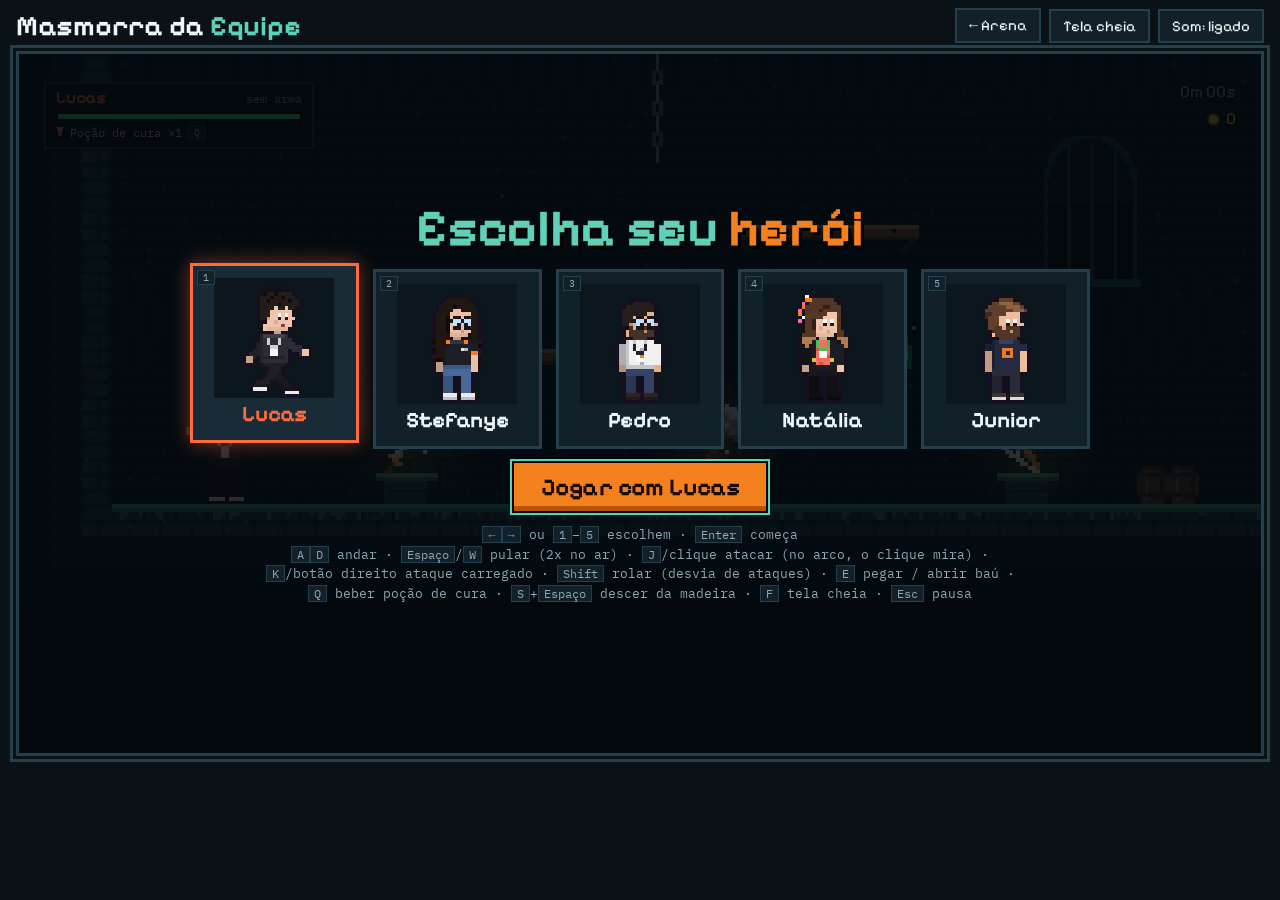
==== commit ec5eced3: "Masmorra etapa 4: moedas, salas secretas, baús e armas novas - Bugs derrubam moedas que quicam e são" ====
--- a/plataforma.html
+++ b/plataforma.html
@@ -41,7 +41,7 @@
 .pot.flash{animation:potFlash .4s steps(4)}
 @keyframes potFlash{50%{color:#fff;transform:translateX(3px)}}
 .php i{position:absolute;inset:0;background:#4ade80;transform-origin:left;transition:transform .2s steps(5)}
-.tip{position:absolute;transform:translate(-50%,-100%);background:rgba(5,12,16,.93);border:2px solid var(--orange);box-shadow:0 0 0 2px #000;padding:6px 10px 7px;font-family:var(--mono);font-size:clamp(9px,1.1vw,13px);line-height:1.35;width:max-content;max-width:min(46%,320px);display:flex;flex-direction:column;gap:3px;text-align:left}
+.tip{position:absolute;background:rgba(5,12,16,.93);border:2px solid var(--orange);box-shadow:0 0 0 2px #000;padding:6px 10px 7px;font-family:var(--mono);font-size:clamp(9px,1.1vw,13px);line-height:1.35;width:max-content;max-width:min(46%,320px);display:flex;flex-direction:column;gap:3px;text-align:left}
 .tip[hidden]{display:none}
 .tip b{font-family:var(--display);font-size:1.35em;color:#ffd23f}
 .tip span{color:var(--dim)}
@@ -52,6 +52,10 @@
 .tip span.theavy b{font-family:var(--mono);font-size:1em;color:#ffd23f}
 .plate b{color:var(--c)}
 .plate small{color:var(--dim);font-family:var(--mono);font-size:.72em;white-space:nowrap;overflow:hidden;text-overflow:ellipsis}
+.coins{position:absolute;right:2%;top:calc(4% + 1.6em);font-size:clamp(11px,1.7vw,17px);color:#ffd23f;font-variant-numeric:tabular-nums;text-shadow:2px 2px 0 #000;display:flex;align-items:center;gap:6px}
+.coins b{display:inline-block;width:.75em;height:.75em;background:#ffd23f;border:2px solid #7a5a1c;border-radius:50%;box-shadow:0 0 0 1px #000}
+.coins.pop{animation:coinPop .25s steps(3)}
+@keyframes coinPop{50%{transform:scale(1.25)}}
 .timer{position:absolute;right:2%;top:4%;font-size:clamp(11px,1.7vw,17px);color:var(--dim);font-variant-numeric:tabular-nums;text-shadow:2px 2px 0 #000}
 .banner{position:absolute;left:50%;top:40%;transform:translate(-50%,-50%);text-align:center;font-size:clamp(20px,4.6vw,44px);font-weight:700;color:var(--teal);text-shadow:3px 3px 0 #000;white-space:nowrap;animation:pop 3.2s steps(32) forwards}
 .banner small{display:block;font-size:.4em;color:var(--ink);margin-top:6px}
@@ -102,13 +106,14 @@
         <div class="php"><i id="hpFill"></i></div>
         <div class="pot" id="pot"></div>
       </div>
-      <div class="tip" id="tip" hidden><b id="tipName"></b><span id="tipDesc"></span><div class="tstats" id="tipStats"></div><span class="theavy" id="tipHeavy"></span><em><kbd>E</kbd> pegar</em></div>
+      <div class="tip" id="tip" hidden><b id="tipName"></b><span id="tipDesc"></span><div class="tstats" id="tipStats"></div><span class="theavy" id="tipHeavy"></span><span class="theavy" id="tipNote"></span><em><kbd>E</kbd> <span id="tipAct">pegar</span></em></div>
       <div class="timer" id="timer">0m 00s</div>
+      <div class="coins" id="coins"><b></b><span id="coinN">0</span></div>
       <div class="overlay" id="titleScreen">
         <h2>Escolha seu <span>herói</span></h2>
         <div class="picks" id="picks"></div>
         <button id="startBtn">Jogar</button>
-        <p class="dim pickHint"><kbd>←</kbd><kbd>→</kbd> ou <kbd>1</kbd>–<kbd>5</kbd> escolhem · <kbd>Enter</kbd> começa<br><kbd>A</kbd><kbd>D</kbd> andar · <kbd>Espaço</kbd>/<kbd>W</kbd> pular (2x no ar) · <kbd>J</kbd>/clique atacar (no arco, o clique mira) · <kbd>K</kbd>/botão direito ataque carregado · <kbd>Shift</kbd> rolar (desvia de ataques) · <kbd>E</kbd> pegar arma · <kbd>Q</kbd> beber poção de cura · <kbd>S</kbd>+<kbd>Espaço</kbd> descer da madeira · <kbd>F</kbd> tela cheia · <kbd>Esc</kbd> pausa</p>
+        <p class="dim pickHint"><kbd>←</kbd><kbd>→</kbd> ou <kbd>1</kbd>–<kbd>5</kbd> escolhem · <kbd>Enter</kbd> começa<br><kbd>A</kbd><kbd>D</kbd> andar · <kbd>Espaço</kbd>/<kbd>W</kbd> pular (2x no ar) · <kbd>J</kbd>/clique atacar (no arco, o clique mira) · <kbd>K</kbd>/botão direito ataque carregado · <kbd>Shift</kbd> rolar (desvia de ataques) · <kbd>E</kbd> pegar / abrir baú · <kbd>Q</kbd> beber poção de cura · <kbd>S</kbd>+<kbd>Espaço</kbd> descer da madeira · <kbd>F</kbd> tela cheia · <kbd>Esc</kbd> pausa</p>
       </div>
       <div class="overlay" id="pauseScreen" hidden>
         <h2>Pausado</h2>
@@ -117,13 +122,13 @@
       </div>
       <div class="overlay" id="deadScreen" hidden>
         <h2>Você <span>caiu</span></h2>
-        <p class="dim">Os bugs venceram desta vez.</p>
+        <p class="dim">Os bugs venceram desta vez. Moedas perdidas: <b id="deadCoins">0</b></p>
         <div class="row"><button id="retryBtn">Tentar de novo</button><button class="ghost" id="deadHeroBtn">Trocar herói</button></div>
       </div>
       <div class="overlay" id="winScreen" hidden>
         <h2>Saída <span>encontrada!</span></h2>
-        <p class="stats">Tempo: <b id="winTime">0s</b> · Recorde: <b id="winBest">0s</b></p>
-        <p class="dim">Você atravessou a masmorra! Nas próximas etapas: moedas, baús, armas melhores e frascos de cura.</p>
+        <p class="stats">Tempo: <b id="winTime">0s</b> · Recorde: <b id="winBest">0s</b> · Moedas: <b id="winCoins">0</b></p>
+        <p class="dim">Você atravessou a masmorra! Em breve: lojinha e sala de melhorias para gastar as moedas.</p>
         <div class="row"><button id="againBtn">Jogar de novo</button><button class="ghost" id="winHeroBtn">Trocar herói</button></div>
       </div>
     </div>
@@ -462,6 +467,26 @@
       { wind: 18, act: 7, rec: 22, dmg: 31, reach: 28, up: 14, kb: 5.5, step: 2.2, stop: 7, shake: 5, arc: [-160, 75], pw: 'windup', pa: 'attack', pr: 'slam', slam: true },
     ],
   },
+  lanca: {
+    name: 'Lança de Guerra', desc: 'Estocadas longas que atravessam a fila de bugs.', tint: '#ffd9a0', idle: -70, run: -120,
+    note: 'Crítico: acertar 2 ou mais bugs no mesmo golpe causa dano dobrado.',
+    stats: [['Dano', 2], ['Velocidade', 2], ['Alcance', 3]],
+    heavyName: 'Investida', heavyDesc: 'dispara para frente espetando tudo no caminho.',
+    heavy: { wind: 30, act: 8, rec: 24, dmg: 30, reach: 46, up: 0, kb: 5, step: 5.5, stop: 8, shake: 5, arc: [-4, 0], thrust: true, crit: true, pw: 'draw', pa: 'attack', pr: 'attack' },
+    combo: [
+      { wind: 9, act: 4, rec: 14, dmg: 13, reach: 38, up: 0, kb: 2, step: 1.4, stop: 3, shake: 1, arc: [-4, 0], thrust: true, crit: true, pw: 'draw', pa: 'attack', pr: 'attack' },
+      { wind: 9, act: 4, rec: 18, dmg: 17, reach: 40, up: 0, kb: 3, step: 2, stop: 4, shake: 2, arc: [-4, 0], thrust: true, crit: true, pw: 'draw', pa: 'attack', pr: 'attack' },
+    ],
+  },
+  besta: {
+    name: 'Besta Explosiva', desc: 'Virotes explodem ao acertar um bug e soltam estilhaços em volta. Clique para mirar.', tint: '#ffb27a', idle: 30, run: 120,
+    stats: [['Dano', 3], ['Velocidade', 1], ['Alcance', 3]],
+    heavyName: 'Virote Pesado', heavyDesc: 'explosão bem maior, com o dobro de estilhaços.',
+    heavy: { ranged: true, bolt: true, wind: 46, act: 1, rec: 22, dmg: 26, kb: 3, stop: 6, shake: 3, speed: 8, explode: { r: 36, dmg: 16, frags: 12 }, arc: [0, 0], pw: 'draw', pa: 'loose', pr: 'loose' },
+    combo: [
+      { ranged: true, bolt: true, wind: 18, act: 1, rec: 18, dmg: 16, kb: 2, stop: 3, shake: 1, speed: 7, explode: { r: 24, dmg: 9, frags: 6 }, arc: [0, 0], pw: 'draw', pa: 'loose', pr: 'loose' },
+    ],
+  },
   arco: {
     name: 'Arco Simples', desc: 'Ataca de longe. Clique para mirar com o mouse; J atira para frente.', tint: '#e6d2a0', idle: 70, run: 115,
     heavyName: 'Flecha Perfurante', heavyDesc: 'atravessa todos os bugs no caminho.',
@@ -526,7 +551,7 @@
 }
 
 // ---------- mapa (tudo começa sólido e as salas são "escavadas")
-const MW = 422, MH = 40;
+const MW = 470, MH = 40;
 const AIR = 0, SOLID = 1, PLAT = 2;
 const map = Array.from({ length: MH }, () => new Uint8Array(MW).fill(SOLID));
 function fillT(x0, y0, x1, y1, v) {
@@ -575,24 +600,45 @@
 carve(331, 2, 359, 7);
 // salão da emboscada final
 carve(360, 2, 400, 17);
-// corredor da saída
+// corredor depois da emboscada final
 carve(401, 12, 419, 17);
+// ponte quebrada: fosso largo com tábuas
+carve(420, 6, 452, 17);
+carve(426, 18, 446, MH - 1);
+plat(430, 15, 3); plat(436, 13, 3); plat(442, 15, 3);
+// sala da saída
+carve(453, 10, 466, 17);
+// salas secretas (escondidas atrás de paredes falsas, ver SECRETS)
+carve(112, 26, 129, 33); carve(130, 30, 130, 33);
+carve(286, 4, 299, 9); carve(300, 6, 300, 9); plat(301, 10, 3);
 
 const START = { x: 6 * TS, y: 30 * TS };
-const DOOR = { x: 416 * TS, y: 14 * TS, w: 16, h: 32 };
+const DOOR = { x: 462 * TS, y: 14 * TS, w: 16, h: 32 };
+// salas secretas: a passagem é uma parede falsa (dá para atravessar) e a sala só aparece quando o herói entra
+// wall: [coluna, linha inicial, linha final] da parede falsa; dir: para que lado sai o "ventinho" de dica
+const SECRETS = [
+  { x0: 112, y0: 26, x1: 130, y1: 33, wall: [130, 30, 33], dir: 1 },
+  { x0: 286, y0: 4, x1: 300, y1: 9, wall: [300, 6, 9], dir: 1 },
+];
+const inSecret = (x, y) => SECRETS.some(c => x >= c.x0 && x <= c.x1 && y >= c.y0 && y <= c.y1);
+// baús: escolha entre a arma nova e uma poção
+const CHESTS = [{ tx: 116, row: 34, wid: 'lanca' }, { tx: 291, row: 10, wid: 'besta' }];
 const TORCHES = [[8, 25], [28, 25], [40, 25], [58, 25], [66, 24], [101, 24], [70, 11], [99, 9], [112, 10], [124, 10], [145, 29], [160, 24], [176, 29], [186, 24], [199, 17], [212, 16], [226, 16], [233, 16],
-  [248, 18], [256, 18], [266, 16], [280, 15], [296, 16], [303, 20], [326, 14], [318, 4], [340, 4], [354, 4], [368, 8], [380, 8], [392, 8], [406, 14], [413, 14]];
-const WINDOWS = [[33, 18], [67, 15], [96, 23], [152, 22], [171, 22], [216, 9], [228, 9], [276, 14], [292, 14], [322, 12], [372, 6], [388, 6]];
-const BARRELS = [[36, 29], [37, 29], [60, 29], [99, 29], [173, 33], [174, 33], [231, 21], [296, 25], [297, 25], [358, 7], [398, 17]];
-const CHAINS = [[20, 14, 5], [80, 6, 12], [118, 8, 3], [161, 20, 5], [190, 10, 8], [220, 6, 6], [279, 12, 6], [309, 2, 8], [376, 2, 5], [395, 2, 4]];
+  [248, 18], [256, 18], [266, 16], [280, 15], [296, 16], [303, 20], [326, 14], [318, 4], [340, 4], [354, 4], [368, 8], [380, 8], [392, 8], [406, 14], [413, 14], [424, 12], [449, 12], [456, 13], [465, 13]];
+const WINDOWS = [[33, 18], [67, 15], [96, 23], [152, 22], [171, 22], [216, 9], [228, 9], [276, 14], [292, 14], [322, 12], [372, 6], [388, 6], [428, 7]];
+const BARRELS = [[36, 29], [37, 29], [60, 29], [99, 29], [173, 33], [174, 33], [231, 21], [296, 25], [297, 25], [358, 7], [398, 17], [114, 33], [128, 33], [297, 9], [454, 17]];
+const CHAINS = [[20, 14, 5], [80, 6, 12], [118, 8, 3], [161, 20, 5], [190, 10, 8], [220, 6, 6], [279, 12, 6], [309, 2, 8], [376, 2, 5], [395, 2, 4], [433, 6, 4], [440, 6, 3], [121, 26, 3], [293, 4, 2]];
 
 // ---------- desenho do mapa (pré-renderizado uma vez)
 const lvl = document.createElement('canvas'); lvl.width = MW * TS; lvl.height = MH * TS;
-(function buildLevel() {
-  const b = lvl.getContext('2d');
+const lvlS = document.createElement('canvas'); lvlS.width = MW * TS; lvlS.height = MH * TS;
+// view(x, y): que bloco desenhar; hide: esconde a decoração que fica dentro das salas secretas
+function buildLevel(cv, view, hide) {
+  const b = cv.getContext('2d');
   let seed = 11; const rnd = () => (seed = (seed * 16807) % 2147483647) / 2147483647;
   const r = (x, y, w, h, c) => { b.fillStyle = c; b.fillRect(x, y, w, h); };
-  const open = (x, y) => x >= 0 && y >= 0 && x < MW && y < MH && map[y][x] !== SOLID;
+  const open = (x, y) => x >= 0 && y >= 0 && x < MW && y < MH && view(x, y) !== SOLID;
+  const shown = (x, y) => !hide || !inSecret(x, y);
   const depth = (x, y) => {
     for (let d = 1; d <= 3; d++) for (let dy = -d; dy <= d; dy++) for (let dx = -d; dx <= d; dx++) if (open(x + dx, y + dy)) return d;
     return 4;
@@ -602,7 +648,7 @@
     const o = (ty % 2) * 4; r(X + o, Y + 1, 1, 3, mortar); r(X + (o + 4) % 8, Y + 5, 1, 3, mortar);
   };
   for (let y = 0; y < MH; y++) for (let x = 0; x < MW; x++) {
-    const t = map[y][x], X = x * TS, Y = y * TS;
+    const t = view(x, y), X = x * TS, Y = y * TS;
     if (t !== SOLID) {
       const patch = ((x >> 2) * 7 + (y >> 2) * 13) % 5 === 0;
       bricks(X, Y, y, patch ? '#0c1c23' : '#0e2129', '#09171d');
@@ -610,8 +656,8 @@
       if (t === PLAT) {
         r(X, Y, TS, 1, '#c28a52'); r(X, Y + 1, TS, 2, '#80552f'); r(X, Y + 3, TS, 1, '#4a2f1c');
         if (x % 2 === 0) r(X + 1, Y + 1, 1, 1, '#2b1a10');
-        if (map[y][x - 1] !== PLAT) { r(X + 1, Y + 4, 2, 1, '#3a2618'); r(X + 2, Y + 5, 2, 1, '#3a2618'); r(X + 3, Y + 6, 2, 1, '#3a2618'); }
-        if (map[y][x + 1] !== PLAT) { r(X + 5, Y + 4, 2, 1, '#3a2618'); r(X + 4, Y + 5, 2, 1, '#3a2618'); r(X + 3, Y + 6, 2, 1, '#3a2618'); }
+        if (view(x - 1, y) !== PLAT) { r(X + 1, Y + 4, 2, 1, '#3a2618'); r(X + 2, Y + 5, 2, 1, '#3a2618'); r(X + 3, Y + 6, 2, 1, '#3a2618'); }
+        if (view(x + 1, y) !== PLAT) { r(X + 5, Y + 4, 2, 1, '#3a2618'); r(X + 4, Y + 5, 2, 1, '#3a2618'); r(X + 3, Y + 6, 2, 1, '#3a2618'); }
       }
       continue;
     }
@@ -642,6 +688,7 @@
   });
   // correntes penduradas no teto
   CHAINS.forEach(([cx, cy, n]) => {
+    if (!shown(cx, cy)) return;
     const X = cx * TS + 4;
     for (let y = 0; y < n * TS; y += 4) {
       if ((y >> 2) % 2) { r(X, cy * TS + y, 1, 4, '#7f8a90'); }
@@ -652,6 +699,7 @@
   TORCHES.forEach(([tx, ty]) => { const X = tx * TS, Y = ty * TS; r(X + 3, Y + 4, 2, 6, '#3a3530'); r(X + 2, Y + 3, 4, 2, '#6b5a48'); r(X + 2, Y + 9, 4, 1, '#3a3530'); });
   // barris
   BARRELS.forEach(([bx, by]) => {
+    if (!shown(bx, by)) return;
     const X = bx * TS, Y = (by + 1) * TS - 10;
     r(X + 1, Y, 6, 10, '#6a4428'); r(X, Y + 2, 8, 6, '#6a4428');
     r(X + 2, Y + 1, 1, 8, '#8c5e38'); r(X + 6, Y + 1, 1, 8, '#4a2e1a');
@@ -662,7 +710,9 @@
   r(DX - 3, DY - 4, 22, 36, '#2c6470'); r(DX - 2, DY - 3, 20, 35, '#1a404c');
   r(DX, DY, 16, 32, '#03070a'); r(DX - 4, DY + 30, 24, 2, '#4aa383');
   r(DX + 7, DY - 3, 2, 2, '#f5801e');
-})();
+}
+buildLevel(lvl, (x, y) => inSecret(x, y) ? SOLID : map[y][x], true);
+buildLevel(lvlS, (x, y) => map[y][x], false);
 
 // ---------- portões: o 0 é o da sala inicial (abre ao pegar a arma); os outros trancam as salas de emboscada
 // (a colisão é ligada à parte; no desenho pré-renderizado as passagens aparecem abertas)
@@ -684,6 +734,8 @@
   { at: 262, list: [['flyer', 272, 18], ['flyer', 287, 17]] },
   { at: 292, list: [['bug', 299, 26], ['shooter', 313, 18], ['flyer', 308, 8]] },
   { at: 333, list: [['shield', 345, 8], ['bug', 353, 8]] },
+  { at: 422, list: [['flyer', 433, 9], ['flyer', 441, 8]] },
+  { at: 448, list: [['bug', 456, 18], ['shooter', 461, 18]] },
 ];
 // salas de emboscada: ao entrar, os portões fecham e vêm ondas de inimigos
 const AMBUSHES = [
@@ -755,6 +807,12 @@
   big() { noise(.45, .22, 900); tone(80, .45, 'triangle', .12, -40); },
   twang() { tone(620, .09, 'triangle', .05, -380); noise(.06, .05, 6000); },
   thunk() { noise(.06, .08, 1200); tone(240, .05, 'square', .025, -100); },
+  coin(i = 0) { tone(1320 + (i % 4) * 110, .05, 'square', .025); tone(1760 + (i % 4) * 110, .07, 'square', .02, 0, .04); },
+  chest() { noise(.2, .08, 800); [392, 523, 659, 784].forEach((f, i) => tone(f, .12, 'triangle', .045, 0, .1 + i * .07)); },
+  secret() { [659, 784, 988, 1318].forEach((f, i) => tone(f, .16, 'triangle', .045, 0, i * .09)); },
+  boom(k = 1) { noise(.35 * k + .1, .2 * k, 1400); tone(110, .25, 'triangle', .1 * k, -60); },
+  crit() { tone(1600, .06, 'square', .05); tone(2200, .1, 'square', .04, 0, .05); noise(.08, .1, 6000); },
+  crank() { tone(240, .05, 'square', .03); tone(200, .05, 'square', .03, 0, .07); },
   spawn() { tone(200, .15, 'square', .03, 600); noise(.1, .05, 3000); },
   clink() { tone(1500, .05, 'square', .05); tone(1100, .08, 'triangle', .04, 0, .03); },
   glitch() { tone(1800, .04, 'square', .03); tone(600, .04, 'square', .03, 0, .04); tone(1200, .04, 'square', .03, 0, .08); },
@@ -786,7 +844,8 @@
 const pl = { x: 0, y: 0, w: 10, h: 28, vx: 0, vy: 0, face: 1, ground: false, coyote: 0, buf: 0, jumps: 0, cut: false, roll: 0, rollCd: 0, drop: 0, anim: 0, land: 0, safe: null,
   hp: 100, max: 100, inv: 0, hurt: 0, weapon: null, atk: null, atkBuf: 0, heavyBuf: 0, combo: 0, comboT: 0, potions: 1, drink: 0, carry: 50 };
 let heroIdx = 0, T = 0, mode = 'title', playT = 0, fade = 0, exitT = 0, deadT = 0, hitstop = 0, shake = 0, hurtFx = 0;
-let enemies = [], items = [], nums = [], arrows = [];
+let enemies = [], items = [], nums = [], arrows = [], coins = [], frags = [], blasts = [], chests = [];
+let coinCount = 0;
 let aimPt = null, mouseScr = null;   // aimPt: ponto do mapa clicado para atacar; mouseScr: mouse na tela (para desenhar a mira)
 // teletransporte na porta: brilha, estica num raio de luz e some
 const EXIT_GLOW = 24, EXIT_GONE = 40, EXIT_END = 75;
@@ -959,7 +1018,7 @@
   const s = a.s, r = a.aim * Math.PI / 180, ox = pl.x + pl.w / 2 + pl.face * 6, oy = pl.y + 12;
   arrows.push({ x: ox, y: oy, vx: Math.cos(r) * pl.face * s.speed, vy: Math.sin(r) * s.speed, s, life: 90, stuck: 0, hit: new Set(), heavy: a.heavy });
   if (a.heavy) { sfx.big(); burst(ox, oy, 10, ['#ffffff', '#ffd23f'], 1.6); shake = Math.max(shake, 2); }
-  sfx.twang();
+  if (s.bolt) sfx.crank(); else sfx.twang();
 }
 function updateArrows() {
   arrows.forEach(ar => {
@@ -977,6 +1036,7 @@
       if (e) {
         ar.hit.add(e);
         const ok = hitEnemy(e, ar.s, ar.vx < 0 ? -1 : 1, ar.heavy);
+        if (ar.s.explode) explodeAt(ar.x, ar.y, ar.s.explode, e);   // explode mesmo se bateu no escudo
         if (!ok || !ar.s.pierce) { ar.life = 0; ar.gone = true; return; }   // bateu no escudo, ou flecha comum: some; a perfurante segue
       }
     }
@@ -985,6 +1045,36 @@
   });
   arrows = arrows.filter(ar => !ar.gone && (ar.life > 0 || ar.stuck > 0) && ar.y < MH * TS + 20);
 }
+// explosão: dano em área + estilhaços para todos os lados (o bug atingido direto não leva de novo)
+const FRAG_S = { dmg: 5, kb: .8, stop: 1, shake: 0, ranged: true };
+function explodeAt(x, y, ex, skip) {
+  blasts.push({ x, y, r: ex.r, t: 0, max: 18 });
+  burst(x, y, 18, ['#fff6c2', '#ffd23f', '#ff8c1a', '#e8431f'], 2.4, .04, [10, 22]);
+  burst(x, y, 10, SMOKE, 1.2, -.02, [16, 28], 2);
+  sfx.boom(ex.r > 30 ? 1.3 : .8); shake = Math.max(shake, ex.r > 30 ? 6 : 4);
+  const blastS = { dmg: ex.dmg, kb: 2.5, stop: 2, shake: 0, ranged: true };
+  enemies.forEach(e => {
+    if (e === skip || !targetable(e)) return;
+    const cx = e.x + e.w / 2, cy = e.y + e.h / 2;
+    if (Math.hypot(cx - x, cy - y) <= ex.r + e.w / 2) hitEnemy(e, blastS, Math.sign(cx - x) || 1);
+  });
+  for (let i = 0; i < ex.frags; i++) {
+    const an = i / ex.frags * Math.PI * 2 + rand(-.2, .2), sp = rand(2.8, 3.6);
+    frags.push({ x, y, vx: Math.cos(an) * sp, vy: Math.sin(an) * sp, life: irand(14, 20), skip });
+  }
+}
+function updateFrags() {
+  frags.forEach(f => {
+    f.x += f.vx; f.y += f.vy; f.vy += .08; f.life--;
+    if (tile(Math.floor(f.x / TS), Math.floor(f.y / TS)) === SOLID) { f.life = 0; return; }
+    const e = enemies.find(o => o !== f.skip && targetable(o) && f.x > o.x - 1 && f.x < o.x + o.w + 1 && f.y > o.y - 4 && f.y < o.y + o.h + 1);
+    if (e) { hitEnemy(e, FRAG_S, Math.sign(f.vx) || 1); f.life = 0; }
+  });
+  frags = frags.filter(f => f.life > 0);
+  blasts.forEach(b => b.t++);
+  blasts = blasts.filter(b => b.t < b.max);
+}
+
 function updateAttack() {
   if (!pl.weapon || pl.roll > 0 || pl.hurt > 0 || pl.drink > 0) return;
   const a = pl.atk;
@@ -1022,9 +1112,13 @@
 function hitCheck(a) {
   const box = atkBox(a.s);
   const px = pl.x + pl.w / 2;
-  enemies.forEach(e => { if (targetable(e) && !a.hit.has(e) && overlap(box, e)) { a.hit.add(e); hitEnemy(e, a.s, Math.sign(e.x + e.w / 2 - px) || pl.face, a.heavy); } });
-}
-function addNum(v, x, y, col) { nums.push({ s: String(v), x: x + rand(-3, 3), y, col, t: 0 }); }
+  const targets = enemies.filter(e => targetable(e) && !a.hit.has(e) && overlap(box, e));
+  // Lança de Guerra: 2 ou mais bugs no mesmo golpe = crítico (dano dobrado)
+  const crit = a.s.crit && targets.length + a.hit.size >= 2;
+  if (crit && targets.length && !a.critFx) { a.critFx = true; sfx.crit(); shake = Math.max(shake, 4); }
+  targets.forEach(e => { a.hit.add(e); hitEnemy(e, a.s, Math.sign(e.x + e.w / 2 - px) || pl.face, a.heavy, crit); });
+}
+function addNum(v, x, y, col, big) { nums.push({ s: String(v), x: x + rand(-3, 3), y, col, t: 0, big }); }
 
 // ---------- poção de cura
 const DRINK_T = 40, HEAL = .5;
@@ -1067,11 +1161,11 @@
   shooter: { shell: '#c9413b', hi: '#f59a7a', dark: '#360d0d', belly: '#852a26', eye: '#fff176' },
 };
 const ETYPES = {
-  bug: { name: 'Bug de Produção', hp: 50, w: 18, h: 14, dmg: 15, speed: 1.25, wind: 30 },
-  shield: { name: 'Link Quebrado', hp: 70, w: 18, h: 14, dmg: 18, speed: .85, wind: 24, tip: 'o escudo bloqueia tudo de frente: role por cima e ataque pelas costas' },
-  ghost: { name: 'Erro 404', hp: 45, w: 18, h: 14, dmg: 15, speed: 1.1, wind: 26, tip: 'some e reaparece atrás de você' },
-  flyer: { name: 'Prazo Estourado', hp: 30, w: 14, h: 10, dmg: 12, fly: true, wind: 26, tip: 'mergulha do alto: role para desviar' },
-  shooter: { name: 'Arquivo Corrompido', hp: 40, w: 18, h: 14, dmg: 12, speed: .7, wind: 32, tip: 'atira de longe: role ou pule os disparos' },
+  bug: { coins: [3, 5], name: 'Bug de Produção', hp: 50, w: 18, h: 14, dmg: 15, speed: 1.25, wind: 30 },
+  shield: { coins: [6, 8], name: 'Link Quebrado', hp: 70, w: 18, h: 14, dmg: 18, speed: .85, wind: 24, tip: 'o escudo bloqueia tudo de frente: role por cima e ataque pelas costas' },
+  ghost: { coins: [5, 7], name: 'Erro 404', hp: 45, w: 18, h: 14, dmg: 15, speed: 1.1, wind: 26, tip: 'some e reaparece atrás de você' },
+  flyer: { coins: [3, 4], name: 'Prazo Estourado', hp: 30, w: 14, h: 10, dmg: 12, fly: true, wind: 26, tip: 'mergulha do alto: role para desviar' },
+  shooter: { coins: [4, 6], name: 'Arquivo Corrompido', hp: 40, w: 18, h: 14, dmg: 12, speed: .7, wind: 32, tip: 'atira de longe: role ou pule os disparos' },
 };
 const WHITE_PAL = { shell: '#fff', hi: '#fff', dark: '#fff', belly: '#fff', eye: '#fff' };
 const E_LUNGE = 14, E_REST = 36, SPAWN_T = 36;
@@ -1258,7 +1352,7 @@
   if ((hitX || hitY) && e.st === 'dive') { e.st = 'rest'; e.t = 0; dust(cx, e.y + e.h, 4); }
 }
 
-function hitEnemy(e, s, dir, heavy) {
+function hitEnemy(e, s, dir, heavy, crit) {
   // Link Quebrado: qualquer golpe de frente bate no escudo, até o carregado; só leva dano pelas costas
   // (uma arma futura com breaksShield vai poder furar a guarda)
   if (e.type === 'shield' && dir === -e.face && !(s.breaksShield || (pl.weapon && WEAPONS[pl.weapon].breaksShield))) {
@@ -1268,11 +1362,12 @@
     if (!s.ranged) pl.vx = -dir * 1.8;
     return false;
   }
-  const dmg = Math.round(s.dmg * rand(.9, 1.1));
+  const dmg = Math.round(s.dmg * rand(.9, 1.1) * (crit ? 2 : 1));
   e.hp -= dmg; e.flash = 7; e.barT = 160;
   if (e.type !== 'shield') e.face = -dir;
   const ex = e.x + e.w / 2, ey = e.y + e.h / 2;
-  addNum(dmg, ex, e.y - 6, s.dmg >= 18 ? '#ffd23f' : '#ffffff');
+  if (crit) { addNum(dmg + '!', ex, e.y - 10, '#ff8c1a', true); burst(ex, ey, 12, ['#ffffff', '#ffd23f', '#ff8c1a'], 2.6, 0, [8, 16]); }
+  else addNum(dmg, ex, e.y - 6, s.dmg >= 18 ? '#ffd23f' : '#ffffff');
   burst(ex - dir * 4, ey, 8, ['#ffffff', '#ffd23f', e.pal.hi], 2, .05, [6, 14]);
   burst(ex, ey, 5, [e.pal.shell, e.pal.dark], 1.4, .15, [12, 22]);
   hitstop = Math.max(hitstop, s.stop); shake = Math.max(shake, s.shake); sfx.hit(s.dmg >= 18 ? 1.4 : 1);
@@ -1290,6 +1385,27 @@
   burst(ex, ey, 26, [e.pal.hi, e.pal.shell, e.pal.belly, e.pal.dark], 2.2, .12, [16, 30], 2);
   burst(ex, ey, 14, SMOKE, 1.2, -.01, [14, 26], 2);
   sfx.kill(); shake = Math.max(shake, 3); hitstop = Math.max(hitstop, 6);
+  const [a, b] = ETYPES[e.type].coins;
+  for (let i = irand(a, b); i > 0; i--) coins.push({ x: ex, y: ey, w: 3, h: 3, vx: rand(-1.6, 1.6), vy: rand(-3.2, -1.6), t: 0, ground: false });
+}
+function updateCoins() {
+  const px = pl.x + pl.w / 2, py = pl.y + pl.h / 2;
+  coins.forEach(c => {
+    c.t++;
+    const dx = px - c.x, dy = py - c.y, d = Math.hypot(dx, dy);
+    if (mode === 'play' && c.t > 20 && d < 40) {
+      // ímã: voa até o herói
+      c.x += dx / d * Math.min(d, 2 + c.t * .05); c.y += dy / d * Math.min(d, 2 + c.t * .05);
+      if (d < 7) { c.got = true; coinCount++; sfx.coin(coinCount); renderCoins(); addP(c.x, c.y, 0, -.6, 10, ['#fff6c2', '#ffd23f']); }
+      return;
+    }
+    c.vy = Math.min(MAXFALL, c.vy + .25);
+    moveX(c, c.vx);
+    const vy = c.vy;
+    if (moveY(c, c.vy)) { c.vy = vy > 1 ? -vy * .45 : 0; c.vx *= .8; }
+    if (c.y > MH * TS + 10) c.got = true;
+  });
+  coins = coins.filter(c => !c.got);
 }
 
 // encontros e emboscadas
@@ -1313,33 +1429,69 @@
 
 // ---------- itens (armas) e portão
 function resetLevel() {
-  enemies = []; shots = []; arrows = []; nums = []; seenTypes = new Set();
+  enemies = []; shots = []; arrows = []; nums = []; coins = []; frags = []; blasts = []; seenTypes = new Set();
+  coinCount = 0;
   ENCOUNTERS.forEach(en => en.done = false);
   AMBUSHES.forEach(a => { a.state = 'idle'; a.wave = 0; a.delay = 0; });
   GATES.forEach((g, i) => { setGate(g, i === 0); g.lift = i === 0 ? 0 : 1; });
-  items = PEDESTALS.map(([tx, row, wid]) => ({ x: tx * TS + 4, y: row * TS, wid, ped: true }));
+  SECRETS.forEach(c => { c.found = false; c.reveal = 0; });
+  chests = CHESTS.map(c => ({ ...c, x: c.tx * TS + 4, y: c.row * TS, open: false, lid: 0 }));
+  items = PEDESTALS.map(([tx, row, wid]) => ({ kind: 'weapon', x: tx * TS + 4, y: row * TS, wid, group: 'start', lift: 18 }));
   pl.weapon = null;
 }
+// item ou baú fechado mais perto do herói (no mesmo chão)
 function nearItem() {
   let best = null, bd = 14;
-  items.forEach(it => { const d = Math.abs(pl.x + pl.w / 2 - it.x); if (d < bd && Math.abs(pl.y + pl.h - it.y) < 14) { bd = d; best = it; } });
+  const px = pl.x + pl.w / 2, feet = pl.y + pl.h;
+  items.forEach(it => { const d = Math.abs(px - it.x); if (d < bd && Math.abs(feet - it.y) < 14) { bd = d; best = it; } });
+  if (!best) { bd = 20; chests.forEach(c => { const d = Math.abs(px - c.x); if (!c.open && d < bd && Math.abs(feet - c.y) < 14) { bd = d; best = c; } }); }
   return best;
+}
+const secretOf = (x, y) => SECRETS.find(c => x >= c.x0 && x <= c.x1 && y >= c.y0 && y <= c.y1);
+// quanto do baú/item aparece (0 dentro de uma sala secreta ainda não achada)
+const shownAt = (x, y) => { const c = secretOf(Math.floor(x / TS), Math.floor((y - 4) / TS)); return c ? c.reveal : 1; };
+function openChest(c) {
+  c.open = true; sfx.chest(); shake = Math.max(shake, 2);
+  burst(c.x, c.y - 8, 24, ['#ffffff', '#ffd23f', '#f5801e'], 2, -.02, [14, 26]);
+  const g = 'chest' + c.tx;
+  items.push({ kind: 'weapon', wid: c.wid, x: c.x - 12, y: c.y, group: g, lift: 26 });
+  items.push({ kind: 'potion', x: c.x + 12, y: c.y, group: g, lift: 26 });
+  banner('Baú aberto!', 'escolha: a arma nova ou uma poção de cura');
 }
 function pickItem() {
   const it = nearItem();
   if (!it || mode !== 'play') return;
+  if (it.tx !== undefined) { openChest(it); return; }
+  items = items.filter(o => o !== it);
+  // escolha: as outras opções do mesmo grupo se desfazem
+  if (it.group) {
+    items.filter(o => o.group === it.group).forEach(o => burst(o.x, o.y - o.lift + 2, 18, SMOKE, 1.2, -.01, [14, 24], 2));
+    items = items.filter(o => o.group !== it.group);
+    if (it.group === 'start') { setGate(GATES[0], false); sfx.gate(); shake = Math.max(shake, 2); }
+  }
+  burst(it.x, it.y - it.lift + 2, 20, ['#ffffff', '#ffd23f', it.kind === 'potion' ? '#ff4d6d' : WEAPONS[it.wid].tint], 1.8);
+  sfx.pickup();
+  if (it.kind === 'potion') {
+    pl.potions++; renderHp(); flashPot();
+    banner('Poção de cura', `agora você tem ${pl.potions} (Q para beber)`);
+    return;
+  }
   const old = pl.weapon;
   pl.weapon = it.wid; pl.atk = null; pl.combo = 0; pl.carry = WEAPONS[it.wid].idle;
-  items = items.filter(o => o !== it);
-  if (it.ped) {
-    // escolha inicial: a outra arma se desfaz e o portão abre
-    items.filter(o => o.ped).forEach(o => burst(o.x, o.y - 16, 18, SMOKE, 1.2, -.01, [14, 24], 2));
-    items = items.filter(o => !o.ped);
-    setGate(GATES[0], false); sfx.gate(); shake = Math.max(shake, 2);
-  } else if (old) items.push({ x: it.x, y: it.y, wid: old });
-  burst(it.x, it.y - 16, 20, ['#ffffff', '#ffd23f', WEAPONS[it.wid].tint], 1.8);
-  sfx.pickup(); renderHp();
-  banner(WEAPONS[it.wid].name, it.ped ? 'o portão se abriu' : 'arma trocada');
+  if (old && it.group !== 'start') items.push({ kind: 'weapon', x: pl.x + pl.w / 2 - pl.face * 14, y: it.y, wid: old, lift: 12 });
+  renderHp();
+  banner(WEAPONS[it.wid].name, it.group === 'start' ? 'o portão se abriu' : old ? 'a arma antiga ficou no chão' : 'arma equipada');
+}
+function updateSecrets() {
+  const tx = Math.floor((pl.x + pl.w / 2) / TS), ty = Math.floor((pl.y + pl.h / 2) / TS);
+  SECRETS.forEach(c => {
+    if (!c.found && mode === 'play' && tx >= c.x0 && tx <= c.x1 && ty >= c.y0 && ty <= c.y1) {
+      c.found = true; sfx.secret(); banner('Sala secreta!', 'você achou um baú escondido');
+    }
+    if (c.found) c.reveal = Math.min(1, c.reveal + .05);
+    // dica: um ventinho sai das frestas da parede falsa
+    else if (T % 24 === 0) { const [wx, a, b] = c.wall; addP((wx + (c.dir > 0 ? 1 : 0)) * TS, rand(a * TS, (b + 1) * TS), c.dir * rand(.2, .4), rand(-.08, .02), irand(40, 70), ['#8fe3cf', '#5fd1b8', '#2c6a64']); }
+  });
 }
 
 // câmera: horizontal segue o herói; vertical só muda quando ele pisa num chão novo
@@ -1362,8 +1514,9 @@
   if (mode === 'title' && T % 8 === 0) drawPicks();
   if (mode === 'exit') updateExit();
   if (mode === 'dead' && ++deadT === 80) showDead();
-  if (mode === 'play') updateEncounters();
-  if (mode === 'play' || mode === 'dead' || mode === 'exit') { enemies.forEach(updateEnemy); enemies = enemies.filter(e => !e.dead); updateArrows(); updateShots(); }
+  if (mode === 'play') { updateEncounters(); updateSecrets(); }
+  if (mode === 'play' || mode === 'dead' || mode === 'exit') { enemies.forEach(updateEnemy); enemies = enemies.filter(e => !e.dead); updateArrows(); updateShots(); updateFrags(); updateCoins(); }
+  chests.forEach(c => { if (c.open && c.lid < 1) c.lid = Math.min(1, c.lid + .15); });
   // portões: abrem devagar (sobem) e fecham rápido (descem)
   GATES.forEach(g => {
     const want = g.closed ? 0 : 1;
@@ -1430,6 +1583,12 @@
   if (shake) { cx = clamp(cx + Math.round(rand(-shake, shake)), 0, MW * TS - W); cy = clamp(cy + Math.round(rand(-shake, shake) * .7), 0, MH * TS - H); }
   lc.globalCompositeOperation = 'source-over';
   lc.drawImage(lvl, cx, cy, W, H, 0, 0, W, H);
+  // salas secretas aparecem aos poucos quando achadas
+  SECRETS.forEach(c => {
+    if (c.reveal <= 0) return;
+    const X = (c.x0 - 1) * TS, Y = (c.y0 - 1) * TS, w = (c.x1 - c.x0 + 3) * TS, h = (c.y1 - c.y0 + 3) * TS;
+    lc.globalAlpha = c.reveal; lc.drawImage(lvlS, X, Y, w, h, X - cx, Y - cy, w, h); lc.globalAlpha = 1;
+  });
 
   // porta: brilho pulsando
   const pulse = .5 + .5 * Math.sin(T / 20);
@@ -1447,10 +1606,13 @@
   });
 
   drawPedestals(cx, cy);
+  coins.forEach(c => drawCoin(c, cx, cy));
   drawGate(cx, cy);
   enemies.forEach(e => drawEnemy(e, cx, cy));
   shots.forEach(b => drawShot(b, cx, cy));
   arrows.forEach(ar => drawArrow(ar, cx, cy));
+  frags.forEach(f => { R(Math.round(f.x - cx), Math.round(f.y - cy), 2, 1, T % 2 ? '#ffd23f' : '#ffffff'); });
+  blasts.forEach(b => drawBlast(b, cx, cy));
 
   // herói
   const hx = Math.round(pl.x + pl.w / 2 - cx), hy = Math.round(pl.y + pl.h - cy);
@@ -1498,9 +1660,9 @@
   // sem escuridão nem neblina: só um brilho leve na porta e nas armas
   lc.globalCompositeOperation = 'lighter';
   lc.globalAlpha = .3 + .2 * pulse; lc.drawImage(GLOW_O, DOOR.x + 8 - cx - 36, DOOR.y + 16 - cy - 36, 72, 72);
-  lc.globalAlpha = .5; items.forEach(it => lc.drawImage(GLOW_O, it.x - cx - 18, it.y - 16 - cy - 18, 36, 36));
+  items.forEach(it => { lc.globalAlpha = .5 * shownAt(it.x, it.y); lc.drawImage(GLOW_O, it.x - cx - 18, it.y - it.lift + 2 - cy - 18, 36, 36); });
   lc.globalAlpha = 1; lc.globalCompositeOperation = 'source-over';
-  if (pl.weapon === 'arco' && mouseScr && mode === 'play') {
+  if (pl.weapon && WEAPONS[pl.weapon].combo[0].ranged && mouseScr && mode === 'play') {   // mira de qualquer arma de longe
     const mx = Math.round(mouseScr.x), my = Math.round(mouseScr.y), c = '#ffd23f';
     R(mx - 4, my, 3, 1, c); R(mx + 2, my, 3, 1, c); R(mx, my - 4, 1, 3, c); R(mx, my + 2, 1, 3, c);
   }
@@ -1537,6 +1699,20 @@
     p(0, -7, '#d9a640'); p(0, 7, '#d9a640');
     for (let k = 0; k <= 1; k += .1) { p(-pull * k, -7 + 7 * k, '#e8e0d0'); p(-pull * k, 7 - 7 * k, '#e8e0d0'); }
     if (pull > 0) { for (let t = -pull; t <= 9; t += .5) p(t, 0, '#c8a26b'); p(9.5, 0, '#e3e9ee'); p(10, 0, '#ffffff'); p(-pull, -1, '#ff6b3d'); p(-pull, 1, '#ff6b3d'); }
+  } else if (id === 'lanca') {
+    // cabo comprido, borla vermelha e ponta de aço
+    for (let t = -6; t <= 21; t += .5) { p(t, 0, '#7a4a26'); p(t, .7, '#4a2c18'); }
+    p(20, 1.5, '#ff4d6d'); p(20.5, 2.2, '#ff4d6d'); p(19.5, 2, '#c8203f');
+    for (let t = 21; t <= 27; t += .5) { const hw = (27 - t) * .45; for (let s = -hw; s <= hw; s += .5) p(t, s, s < 0 ? '#e8eef3' : '#a9b4be'); }
+    p(27.5, 0, '#ffffff');
+  } else if (id === 'besta') {
+    // coronha, trilho de metal, arco curto na frente e o virote encaixado (some logo depois do disparo)
+    for (let t = -4; t <= 10; t += .5) { p(t, 0, '#6b4226'); p(t, 1, '#4a2c18'); }
+    for (let t = 1; t <= 10; t += .5) p(t, -.8, '#7d8790');
+    for (let s = -6; s <= 6; s += .5) { const t = 9 - s * s / 16; p(t, s, '#3a4248'); p(t + .6, s, '#8a93a6'); }
+    for (let k = 0; k <= 1; k += .1) { p(9 - 36 / 16 + (1 - 9 + 36 / 16) * k, -6 + 6 * k, '#e8e0d0'); p(9 - 36 / 16 + (1 - 9 + 36 / 16) * k, 6 - 6 * k, '#e8e0d0'); }
+    const atk = pl.atk, fired = id === pl.weapon && atk && atk.f >= atk.s.wind;
+    if (!fired) { for (let t = 1; t <= 11; t += .5) p(t, -1.5, '#5a3a24'); p(11.5, -1.5, '#c3ccd4'); p(12, -1.5, '#ffffff'); p(1, -2.2, '#f5801e'); }
   }
 }
 function drawArrow(ar, cx, cy) {
@@ -1545,6 +1721,7 @@
   if (x < -12 || x > W + 12 || y < -12 || y > H + 12) return;
   if (ar.stuck && ar.stuck < 15 && T % 2) return;
   if (ar.heavy && !ar.stuck) for (let t = -10; t <= 1; t += .5) { R(Math.round(x + ux * t - uy), Math.round(y + uy * t + ux), 1, 1, '#ffd23f'); R(Math.round(x + ux * t + uy), Math.round(y + uy * t - ux), 1, 1, '#ffd23f'); }
+  if (ar.s.bolt) { for (let t = -7; t <= 0; t += .5) { const c = t > -2 ? '#ffffff' : t > -3 ? '#c3ccd4' : t < -5.5 ? '#f5801e' : '#5a3a24'; R(Math.round(x + ux * t), Math.round(y + uy * t), 1, 1, c); R(Math.round(x + ux * t - uy * .8), Math.round(y + uy * t + ux * .8), 1, 1, c); } return; }
   for (let t = -9; t <= 0; t += .5) R(Math.round(x + ux * t), Math.round(y + uy * t), 1, 1, t > -1.5 ? '#ffffff' : t > -2.5 ? '#c3ccd4' : t < -7.5 ? '#ff6b3d' : '#c8a26b');
 }
 function weaponAngle() {
@@ -1562,6 +1739,13 @@
   if (!a) return;
   const s = a.s, f = a.f - s.wind;
   if (f < 0 || f > s.act + 5) return;
+  if (s.thrust) {
+    const fk = f >= s.act ? 1 - (f - s.act) / 6 : 1, len = s.reach * Math.min(1, (f + 1) / s.act);
+    lc.globalAlpha = fk;
+    for (let r = 10; r <= len; r++) { const c = r > len - 6 ? '#ffffff' : WEAPONS[pl.weapon].tint; R(Math.round(px + r * pl.face), Math.round(py), 1, 1, c); if (r % 3 === 0) R(Math.round(px + r * pl.face), Math.round(py) - 1, 1, 1, '#8fa3b5'); }
+    lc.globalAlpha = 1;
+    return;
+  }
   const cur = Math.min(1, (f + 1) / s.act), fk = f >= s.act ? 1 - (f - s.act) / 6 : 1;
   const a0 = s.arc[0], a1 = a0 + (s.arc[1] - a0) * cur, n = Math.ceil(Math.abs(a1 - a0) / 4);
   for (let i = 0; i <= n; i++) {
@@ -1577,11 +1761,50 @@
     const X = tx * TS + 4 - cx, Y = row * TS - cy;
     R(X - 6, Y - 6, 12, 6, '#1a404c'); R(X - 8, Y - 8, 16, 2, '#2c6470'); R(X - 8, Y - 8, 16, 1, '#4aa383'); R(X - 5, Y - 4, 10, 1, '#102a32'); R(X + 5, Y - 6, 1, 6, '#0d232a');
   });
+  chests.forEach(c => { const a = shownAt(c.x, c.y); if (a > 0) { lc.globalAlpha = a; drawChest(c, cx, cy); lc.globalAlpha = 1; } });
   items.forEach(it => {
-    const X = it.x - cx, Y = it.y - cy - 18 + Math.round(Math.sin(T / 18 + it.x) * 1.5);
-    if (T % 9 === 0) addP(it.x + rand(-6, 6), it.y - 14, 0, rand(-.5, -.2), 20, ['#fff6d8', '#ffd23f']);
-    drawWeapon(it.wid, X - 4, Y + 6, -55, 1);
+    const a = shownAt(it.x, it.y);
+    if (a <= 0) return;
+    const X = it.x - cx, Y = it.y - cy - it.lift + Math.round(Math.sin(T / 18 + it.x) * 1.5);
+    if (T % 9 === 0) addP(it.x + rand(-6, 6), it.y - it.lift + 4, 0, rand(-.5, -.2), 20, it.kind === 'potion' ? ['#ffd0da', '#ff4d6d'] : ['#fff6d8', '#ffd23f']);
+    lc.globalAlpha = a;
+    if (it.kind === 'potion') drawPotion(X, Y + 2);
+    else drawWeapon(it.wid, X - 4, Y + 6, -55, 1);
+    lc.globalAlpha = 1;
   });
+}
+function drawPotion(x, y) {
+  R(x - 3, y - 3, 7, 8, '#140a1f'); R(x - 2, y - 2, 5, 6, '#ff4d6d'); R(x - 2, y - 2, 5, 1, '#ff8fa3'); R(x - 1, y - 1, 1, 2, '#ffd0da');
+  R(x - 2, y - 6, 5, 3, '#140a1f'); R(x - 1, y - 5, 3, 2, '#c8a26b');
+}
+// baú de madeira com cantoneiras douradas; a tampa abre para trás
+function drawChest(c, cx, cy) {
+  const X = Math.round(c.x - cx), Y = Math.round(c.y - cy);
+  R(X - 8, Y - 9, 16, 9, '#140a1f'); R(X - 7, Y - 8, 14, 8, '#7a4a26'); R(X - 7, Y - 8, 14, 1, '#a86a3a');
+  R(X - 7, Y - 5, 14, 1, '#4a2c18'); R(X - 7, Y - 8, 2, 8, '#d9a640'); R(X + 5, Y - 8, 2, 8, '#d9a640');
+  if (!c.open) {
+    R(X - 8, Y - 13, 16, 5, '#140a1f'); R(X - 7, Y - 12, 14, 4, '#8c5a30'); R(X - 7, Y - 12, 14, 1, '#b07a45');
+    R(X - 7, Y - 12, 2, 4, '#d9a640'); R(X + 5, Y - 12, 2, 4, '#d9a640'); R(X - 1, Y - 10, 2, 3, '#ffd23f');
+    if (T % 50 < 4) R(X - 6 + (T % 50) * 3, Y - 12, 1, 1, '#ffffff');
+  } else {
+    const h = Math.round(4 + 3 * c.lid);
+    R(X - 8, Y - 9 - h, 16, h, '#140a1f'); R(X - 7, Y - 8 - h, 14, h - 1, '#5a3a20'); R(X - 7, Y - 8 - h, 14, 1, '#8c5a30');
+    R(X - 6, Y - 8, 12, 2, '#ffd23f');
+  }
+}
+function drawCoin(c, cx, cy) {
+  const x = Math.round(c.x - cx), y = Math.round(c.y - cy), f = (T + c.t * 3 >> 3) % 4;
+  if (x < -4 || x > W + 4 || y < -4 || y > H + 4) return;
+  const w = f === 0 ? 3 : f === 2 ? 1 : 2;
+  R(x - (w >> 1) - 1, y - 2, w + 2, 5, '#5a3f0a'); R(x - (w >> 1), y - 1, w, 3, '#ffd23f'); if (w > 1) R(x - (w >> 1), y - 1, 1, 1, '#fff6c2');
+}
+// explosão: clarão branco, bola de fogo e anel se abrindo
+function drawBlast(b, cx, cy) {
+  const k = b.t / b.max, x = b.x - cx, y = b.y - cy, r = b.r * (.4 + k * .8);
+  const disc = (rr, c) => { for (let dy = -Math.floor(rr); dy <= rr; dy++) { const w = Math.floor(Math.sqrt(Math.max(0, rr * rr - dy * dy))); R(Math.round(x) - w, Math.round(y) + dy, w * 2 + 1, 1, c); } };
+  if (k < .15) disc(r * .8, '#ffffff');
+  else if (k < .6) { lc.globalAlpha = .9; disc(r, '#e8431f'); disc(r * .72, '#ff8c1a'); disc(r * .45, '#ffd23f'); disc(r * .2, '#fff6c2'); lc.globalAlpha = 1; }
+  else { lc.globalAlpha = 1 - k; const n = 28; for (let i = 0; i < n; i++) { const an = i / n * Math.PI * 2; R(Math.round(x + Math.cos(an) * r), Math.round(y + Math.sin(an) * r), 1, 1, '#ff8c1a'); } lc.globalAlpha = 1; }
 }
 function drawGate(cx, cy) {
   GATES.forEach(g => {
@@ -1689,14 +1912,15 @@
 }
 // números de dano em fonte de pixel 3x5
 const DIG = ['111101101101111', '110010010010111', '111001111100111', '111001011001111', '101101111001001', '111100111001111', '111100111101111', '111001010010010', '111101111101111', '111101111001111'];
+DIG['!'] = '010010010000010';
 function drawNum(n, cx, cy) {
-  const s = n.s, x0 = Math.round(n.x - cx - (s.length * 4 - 1) / 2), y0 = Math.round(n.y - cy);
+  const s = n.s, z = n.big ? 2 : 1, x0 = Math.round(n.x - cx - (s.length * 4 - 1) * z / 2), y0 = Math.round(n.y - cy);
   lc.globalAlpha = n.t > 35 ? (45 - n.t) / 10 : 1;
   for (const pass of [0, 1]) for (let i = 0; i < s.length; i++) {
-    const b = DIG[+s[i]];
+    const b = DIG[s[i] === '!' ? '!' : +s[i]];
     for (let k = 0; k < 15; k++) if (b[k] === '1') {
-      const x = x0 + i * 4 + k % 3, y = y0 + Math.floor(k / 3);
-      if (pass === 0) R(x - 1, y - 1, 3, 3, '#140a1f'); else R(x, y, 1, 1, n.col);
+      const x = x0 + (i * 4 + k % 3) * z, y = y0 + Math.floor(k / 3) * z;
+      if (pass === 0) R(x - 1, y - 1, z + 2, z + 2, '#140a1f'); else R(x, y, z, z, n.col);
     }
   }
   lc.globalAlpha = 1;
@@ -1759,14 +1983,33 @@
   if (it !== tipItem) {
     tipItem = it; tip.hidden = !it;
     if (it) {
-      const w = WEAPONS[it.wid];
-      $('tipName').textContent = w.name; $('tipDesc').textContent = w.desc;
-      $('tipHeavy').innerHTML = `Botão direito: <b>${w.heavyName}</b>, ${w.heavyDesc}`;
-      $('tipStats').innerHTML = w.stats.map(([k, v]) => `<span>${k}</span><i>${'■'.repeat(v)}${'□'.repeat(3 - v)}</i>`).join('');
-    }
-  }
-  if (it) { tip.style.left = (it.x - cam.x) / W * 100 + '%'; tip.style.top = (it.y - 34 - cam.y) / H * 100 + '%'; }
-}
+      const choice = it.group && it.group !== 'start' ? 'Escolha: pegar este item faz a outra opção do baú sumir.' : '';
+      $('tipAct').textContent = it.tx !== undefined ? 'abrir' : 'pegar';
+      $('tipStats').innerHTML = ''; $('tipHeavy').innerHTML = ''; $('tipNote').textContent = '';
+      if (it.tx !== undefined) {
+        $('tipName').textContent = 'Baú'; $('tipDesc').textContent = 'Guarda uma arma nova e uma poção de cura. Você só pode levar uma das duas.';
+      } else if (it.kind === 'potion') {
+        $('tipName').textContent = 'Poção de cura'; $('tipDesc').textContent = 'Cura metade da vida quando você bebe (Q).';
+        $('tipNote').textContent = choice;
+      } else {
+        const w = WEAPONS[it.wid];
+        $('tipName').textContent = w.name; $('tipDesc').textContent = w.desc;
+        $('tipHeavy').innerHTML = `Botão direito: <b>${w.heavyName}</b>, ${w.heavyDesc}`;
+        $('tipStats').innerHTML = w.stats.map(([k, v]) => `<span>${k}</span><i>${'■'.repeat(v)}${'□'.repeat(3 - v)}</i>`).join('');
+        $('tipNote').textContent = [w.note, choice].filter(Boolean).join(' ');
+      }
+    }
+  }
+  if (it) {
+    // abre acima do item; se não couber (item perto do topo da tela), abre embaixo; nunca sai pelas laterais
+    const hud = $('hud'), sw = hud.clientWidth, shh = hud.clientHeight, k = sw / W, lift = it.lift || 14;
+    const tw = tip.offsetWidth, th = tip.offsetHeight, gap = 4;
+    const cxp = (it.x - cam.x) * k, above = (it.y - lift - 16 - cam.y) * k - th, below = (it.y + 2 - cam.y) * k;
+    tip.style.left = clamp(cxp - tw / 2, gap, sw - tw - gap) + 'px';
+    tip.style.top = clamp(above >= gap ? above : below, gap, shh - th - gap) + 'px';
+  }
+}
+function renderCoins() { $('coinN').textContent = coinCount; const el = $('coins'); el.classList.remove('pop'); void el.offsetWidth; el.classList.add('pop'); }
 function flashPot() { const el = $('pot'); el.classList.remove('flash'); void el.offsetWidth; el.classList.add('flash'); }
 function renderHero() {
   const c = CHARS[heroIdx];
@@ -1809,7 +2052,7 @@
   ac();
   ['titleScreen', 'pauseScreen', 'winScreen', 'deadScreen'].forEach(id => $(id).hidden = true);
   bannerQ.length = 0;
-  resetPlayer(); resetLevel(); renderHp(); playT = 0; renderTimer(); parts = []; fade = 1; hitstop = 0; shake = 0; hurtFx = 0;
+  resetPlayer(); resetLevel(); renderHp(); renderCoins(); playT = 0; renderTimer(); parts = []; fade = 1; hitstop = 0; shake = 0; hurtFx = 0;
   mode = 'play';
   banner('Masmorra', 'escolha uma arma nos pedestais');
 }
@@ -1820,12 +2063,12 @@
   Object.assign(pl, { vx: 0, vy: 0, roll: 0 });
   sfx.teleport();
 }
-function showDead() { $('deadScreen').hidden = false; $('retryBtn').focus({ preventScroll: true }); }
+function showDead() { $('deadCoins').textContent = coinCount; $('deadScreen').hidden = false; $('retryBtn').focus({ preventScroll: true }); }
 function showWin() {
   mode = 'won'; sfx.win();
   let best = playT;
   try { const b = +localStorage.getItem('masmorra-best'); if (b > 0 && b < best) best = b; localStorage.setItem('masmorra-best', best); } catch (e) {}
-  $('winTime').textContent = fmt(playT); $('winBest').textContent = fmt(best);
+  $('winTime').textContent = fmt(playT); $('winBest').textContent = fmt(best); $('winCoins').textContent = coinCount;
   $('winScreen').hidden = false; $('againBtn').focus({ preventScroll: true });
 }
 
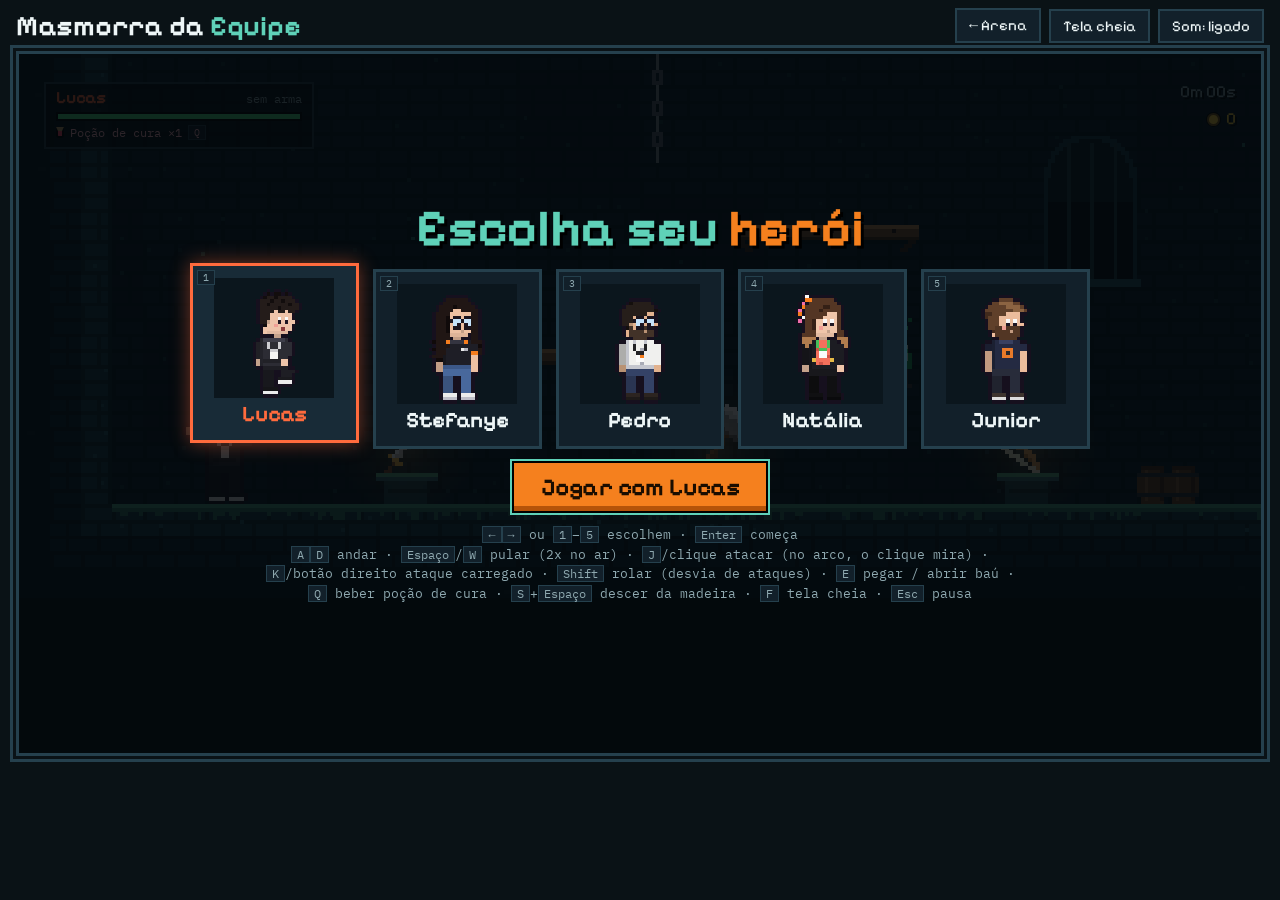
==== commit fff2da8f: "Masmorra: primeira fase mais tranquila, dica "?" nas salas secretas e ajustes - Encontros fora das e" ====
--- a/plataforma.html
+++ b/plataforma.html
@@ -490,11 +490,11 @@
   arco: {
     name: 'Arco Simples', desc: 'Ataca de longe. Clique para mirar com o mouse; J atira para frente.', tint: '#e6d2a0', idle: 70, run: 115,
     heavyName: 'Flecha Perfurante', heavyDesc: 'atravessa todos os bugs no caminho.',
-    heavy: { ranged: true, wind: 42, act: 1, rec: 16, dmg: 34, kb: 4, stop: 6, shake: 3, speed: 9, pierce: true, arc: [0, 0], pw: 'draw', pa: 'loose', pr: 'loose' },
-    stats: [['Dano', 1], ['Velocidade', 2], ['Alcance', 3]],
+    heavy: { ranged: true, wind: 42, act: 1, rec: 16, dmg: 40, kb: 4, stop: 6, shake: 3, speed: 9, pierce: true, arc: [0, 0], pw: 'draw', pa: 'loose', pr: 'loose' },
+    stats: [['Dano', 2], ['Velocidade', 2], ['Alcance', 3]],
     // ranged: em vez de golpe, solta uma flecha no fim da preparação (wind)
     combo: [
-      { ranged: true, wind: 12, act: 1, rec: 10, dmg: 12, kb: 1.2, stop: 2, shake: 0, speed: 6, arc: [0, 0], pw: 'draw', pa: 'loose', pr: 'loose' },
+      { ranged: true, wind: 12, act: 1, rec: 10, dmg: 16, kb: 1.2, stop: 2, shake: 0, speed: 6, arc: [0, 0], pw: 'draw', pa: 'loose', pr: 'loose' },
     ],
   },
 };
@@ -615,10 +615,10 @@
 const START = { x: 6 * TS, y: 30 * TS };
 const DOOR = { x: 462 * TS, y: 14 * TS, w: 16, h: 32 };
 // salas secretas: a passagem é uma parede falsa (dá para atravessar) e a sala só aparece quando o herói entra
-// wall: [coluna, linha inicial, linha final] da parede falsa; dir: para que lado sai o "ventinho" de dica
+// wall: [coluna, linha inicial, linha final] da parede falsa (onde aparece o "?" de dica)
 const SECRETS = [
-  { x0: 112, y0: 26, x1: 130, y1: 33, wall: [130, 30, 33], dir: 1 },
-  { x0: 286, y0: 4, x1: 300, y1: 9, wall: [300, 6, 9], dir: 1 },
+  { x0: 112, y0: 26, x1: 130, y1: 33, wall: [130, 30, 33] },
+  { x0: 286, y0: 4, x1: 300, y1: 9, wall: [300, 6, 9] },
 ];
 const inSecret = (x, y) => SECRETS.some(c => x >= c.x0 && x <= c.x1 && y >= c.y0 && y <= c.y1);
 // baús: escolha entre a arma nova e uma poção
@@ -724,18 +724,19 @@
 function setGate(g, closed) { g.closed = closed; for (let y = g.y0; y <= g.y1; y++) map[y][g.tx] = closed ? SOLID : AIR; }
 const PEDESTALS = [[12, 30, 'espada'], [22, 30, 'martelo'], [32, 30, 'arco']];
 // encontros: quando o herói passa da coluna "at", os inimigos da lista surgem ([tipo, coluna, linha do chão])
+// primeira fase: fora das emboscadas os bugs vêm quase sempre sozinhos, para o jogador aprender cada tipo com calma
 const ENCOUNTERS = [
   { at: 47, list: [['bug', 58, 30]] },
-  { at: 64, list: [['bug', 70, 30], ['shooter', 99, 30]] },
+  { at: 64, list: [['shooter', 99, 30]] },
   { at: 86, list: [['flyer', 95, 10]] },
   { at: 108, list: [['shield', 122, 14]] },
-  { at: 140, list: [['ghost', 154, 34], ['bug', 162, 34]] },
-  { at: 172, list: [['shooter', 198, 25], ['flyer', 186, 18]] },
-  { at: 262, list: [['flyer', 272, 18], ['flyer', 287, 17]] },
-  { at: 292, list: [['bug', 299, 26], ['shooter', 313, 18], ['flyer', 308, 8]] },
-  { at: 333, list: [['shield', 345, 8], ['bug', 353, 8]] },
-  { at: 422, list: [['flyer', 433, 9], ['flyer', 441, 8]] },
-  { at: 448, list: [['bug', 456, 18], ['shooter', 461, 18]] },
+  { at: 140, list: [['ghost', 154, 34]] },
+  { at: 172, list: [['bug', 198, 25]] },
+  { at: 262, list: [['flyer', 287, 17]] },
+  { at: 292, list: [['shooter', 313, 18]] },
+  { at: 333, list: [['shield', 345, 8]] },
+  { at: 422, list: [['flyer', 436, 9]] },
+  { at: 448, list: [['bug', 456, 18]] },
 ];
 // salas de emboscada: ao entrar, os portões fecham e vêm ondas de inimigos
 const AMBUSHES = [
@@ -839,7 +840,9 @@
 
 // ---------- jogador
 const RUN = 1.9, ACC_G = .38, ACC_A = .24, FRIC = .34;
-const GRAV = .32, JUMP = 4.7, JUMP2 = 4.2, MAXFALL = 6;
+const GRAV = .32, MAXFALL = 6;   // inimigos e moedas
+// herói: gravidade menor e pulo mais lento, quase na mesma altura de antes, mas fica mais tempo no ar
+const P_GRAV = .24, JUMP = 4.2, JUMP2 = 3.7, P_MAXFALL = 5.2;
 const COYOTE = 6, BUFFER = 7, ROLL_T = 20, ROLL_SPD = 3.4, ROLL_CD = 28;
 const pl = { x: 0, y: 0, w: 10, h: 28, vx: 0, vy: 0, face: 1, ground: false, coyote: 0, buf: 0, jumps: 0, cut: false, roll: 0, rollCd: 0, drop: 0, anim: 0, land: 0, safe: null,
   hp: 100, max: 100, inv: 0, hurt: 0, weapon: null, atk: null, atkBuf: 0, heavyBuf: 0, combo: 0, comboT: 0, potions: 1, drink: 0, carry: 50 };
@@ -953,7 +956,7 @@
   // soltar o pulo cedo = pulo mais baixo
   if (pl.cut && !held('jump') && pl.vy < -1.6) { pl.vy *= .45; pl.cut = false; }
   const hang = Math.abs(pl.vy) < .7 && held('jump') ? .6 : 1;
-  pl.vy = Math.min(MAXFALL, pl.vy + GRAV * hang);
+  pl.vy = Math.min(P_MAXFALL, pl.vy + P_GRAV * hang);
 
   moveX(pl, pl.vx);
   const wasGround = pl.ground, fallV = pl.vy;
@@ -961,7 +964,7 @@
   if (pl.ground) {
     pl.vy = 0;
     if (!wasGround && fallV > 2) {
-      const k = clamp((fallV - 2) / 4, 0, 1);
+      const k = clamp((fallV - 2) / (P_MAXFALL - 2), 0, 1);
       dust(pl.x + pl.w / 2, pl.y + pl.h, 4 + Math.round(k * 10)); sfx.land(k); pl.land = 5 + Math.round(k * 5);
     }
     // guarda o último chão firme (longe da beirada) para quando cair no buraco
@@ -1121,14 +1124,15 @@
 function addNum(v, x, y, col, big) { nums.push({ s: String(v), x: x + rand(-3, 3), y, col, t: 0, big }); }
 
 // ---------- poção de cura
-const DRINK_T = 40, HEAL = .5;
+const DRINK_T = 40;
 function startDrink() {
   if (mode !== 'play' || pl.drink > 0 || pl.atk || pl.roll > 0 || pl.hurt > 0) return;
   if (pl.potions <= 0 || pl.hp >= pl.max) { sfx.nope(); flashPot(); return; }
   pl.drink = DRINK_T; pl.atkBuf = 0; pl.heavyBuf = 0;
 }
 function finishDrink() {
-  const h = Math.min(pl.max - pl.hp, Math.round(pl.max * HEAL));
+  // a poção sempre enche a vida toda, não importa quanto falte
+  const h = pl.max - pl.hp;
   pl.potions--; pl.hp += h;
   addNum(h, pl.x + pl.w / 2, pl.y - 4, '#4ade80');
   burst(pl.x + pl.w / 2, pl.y + pl.h / 2, 22, ['#ffffff', '#c8ffd8', '#4ade80'], 1.6, -.03, [14, 26]);
@@ -1434,7 +1438,7 @@
   ENCOUNTERS.forEach(en => en.done = false);
   AMBUSHES.forEach(a => { a.state = 'idle'; a.wave = 0; a.delay = 0; });
   GATES.forEach((g, i) => { setGate(g, i === 0); g.lift = i === 0 ? 0 : 1; });
-  SECRETS.forEach(c => { c.found = false; c.reveal = 0; });
+  SECRETS.forEach(c => { c.found = false; c.reveal = 0; c.hint = 0; });
   chests = CHESTS.map(c => ({ ...c, x: c.tx * TS + 4, y: c.row * TS, open: false, lid: 0 }));
   items = PEDESTALS.map(([tx, row, wid]) => ({ kind: 'weapon', x: tx * TS + 4, y: row * TS, wid, group: 'start', lift: 18 }));
   pl.weapon = null;
@@ -1489,8 +1493,9 @@
       c.found = true; sfx.secret(); banner('Sala secreta!', 'você achou um baú escondido');
     }
     if (c.found) c.reveal = Math.min(1, c.reveal + .05);
-    // dica: um ventinho sai das frestas da parede falsa
-    else if (T % 24 === 0) { const [wx, a, b] = c.wall; addP((wx + (c.dir > 0 ? 1 : 0)) * TS, rand(a * TS, (b + 1) * TS), c.dir * rand(.2, .4), rand(-.08, .02), irand(40, 70), ['#8fe3cf', '#5fd1b8', '#2c6a64']); }
+    // dica: um "?" surge na parede falsa quando o herói passa perto (e some quando ele se afasta)
+    const [wx, a, b] = c.wall, near = !c.found && Math.abs(pl.x + pl.w / 2 - (wx + .5) * TS) < 72 && Math.abs(pl.y + pl.h / 2 - (a + b + 1) / 2 * TS) < 56;
+    c.hint = near ? Math.min(1, c.hint + .08) : Math.max(0, c.hint - .05);
   });
 }
 
@@ -1666,6 +1671,7 @@
     const mx = Math.round(mouseScr.x), my = Math.round(mouseScr.y), c = '#ffd23f';
     R(mx - 4, my, 3, 1, c); R(mx + 2, my, 3, 1, c); R(mx, my - 4, 1, 3, c); R(mx, my + 2, 1, 3, c);
   }
+  SECRETS.forEach(c => { if (c.hint > 0) drawHint(c, cx, cy); });
   nums.forEach(n => drawNum(n, cx, cy));
   if (hurtFx) { lc.fillStyle = `rgba(255,40,70,${.28 * hurtFx})`; lc.fillRect(0, 0, W, H); }
   if (fade > 0) { lc.fillStyle = `rgba(0,0,0,${fade})`; lc.fillRect(0, 0, W, H); }
@@ -1679,6 +1685,17 @@
 }
 
 const R = (x, y, w, h, c) => { lc.fillStyle = c; lc.fillRect(x, y, w, h); };
+// "?" em pixel art (5x7, desenhado em dobro) com contorno escuro, flutuando sobre a parede falsa
+const HINT_Q = ['.###.', '#...#', '....#', '..##.', '..#..', '.....', '..#..'];
+function drawHint(c, cx, cy) {
+  const [wx, a, b] = c.wall, X = Math.round((wx + .5) * TS - 5 - cx), Y = Math.round((a + b + 1) / 2 * TS - 7 - cy + Math.sin(T / 12) * 1.5);
+  lc.globalAlpha = c.hint;
+  [[-1, 0], [1, 0], [0, -1], [0, 1], [0, 0]].forEach(([ox, oy], i) => {
+    const col = i < 4 ? '#140a1f' : T % 40 < 20 ? '#ffd23f' : '#ffe680';
+    HINT_Q.forEach((row, y) => { for (let x = 0; x < 5; x++) if (row[x] === '#') R(X + x * 2 + ox, Y + y * 2 + oy, 2, 2, col); });
+  });
+  lc.globalAlpha = 1;
+}
 // arma desenhada pixel a pixel a partir da mão (x, y), girada pelo ângulo
 function drawWeapon(id, x, y, ang, face, pull = 0) {
   const a = ang * Math.PI / 180, dx = Math.cos(a) * face, dy = Math.sin(a), nx = -dy, ny = dx;
@@ -1989,7 +2006,7 @@
       if (it.tx !== undefined) {
         $('tipName').textContent = 'Baú'; $('tipDesc').textContent = 'Guarda uma arma nova e uma poção de cura. Você só pode levar uma das duas.';
       } else if (it.kind === 'potion') {
-        $('tipName').textContent = 'Poção de cura'; $('tipDesc').textContent = 'Cura metade da vida quando você bebe (Q).';
+        $('tipName').textContent = 'Poção de cura'; $('tipDesc').textContent = 'Enche toda a vida quando você bebe (Q).';
         $('tipNote').textContent = choice;
       } else {
         const w = WEAPONS[it.wid];
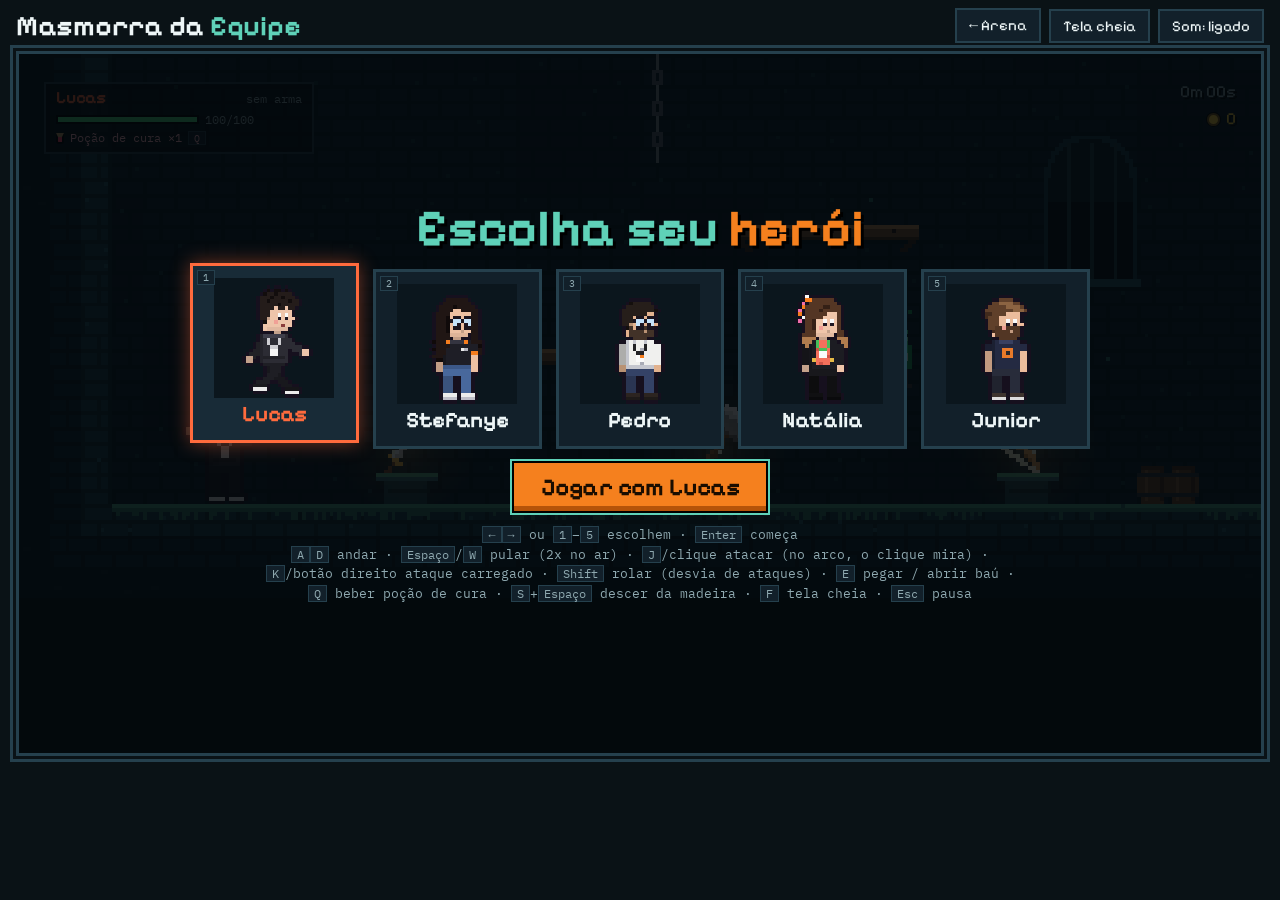
==== commit a9e232ff: "Masmorra: lojinha, Esgoto Tóxico, armas novas, Baú de Poder e modo teste - Lojinha da Masmorra depoi" ====
--- a/plataforma.html
+++ b/plataforma.html
@@ -34,7 +34,12 @@
 .hud{position:absolute;inset:0;pointer-events:none;line-height:1.2;font-family:var(--display)}
 .plate{position:absolute;left:2%;top:4%;width:min(34%,270px);background:rgba(5,12,16,.72);border:2px solid var(--line);padding:4px 10px 7px;font-size:clamp(11px,1.7vw,17px)}
 .prow{display:flex;justify-content:space-between;align-items:baseline;gap:8px}
-.php{margin-top:4px;height:clamp(5px,1vw,9px);background:#3a1424;border:2px solid #000;position:relative}
+/* a barra cresce com a vida máxima: 100 de vida = 58% da largura, até 82% */
+.hprow{display:flex;align-items:center;gap:6px;margin-top:4px}
+.hprow small{font-family:var(--mono);font-size:.7em;color:var(--dim);font-variant-numeric:tabular-nums;white-space:nowrap}
+.php.grow{animation:hpGrow .9s steps(6)}
+@keyframes hpGrow{0%,100%{box-shadow:none}30%,70%{box-shadow:0 0 0 2px #a77bff,0 0 10px #a77bff}}
+.php{transition:width .8s steps(8);flex:none;height:clamp(5px,1vw,9px);background:#3a1424;border:2px solid #000;position:relative}
 .pot{margin-top:4px;font-family:var(--mono);font-size:.68em;color:#ffb3c1;display:flex;align-items:center;gap:6px}
 .pot b{display:inline-block;width:.7em;height:.95em;background:#ff4d6d;border:2px solid #000;border-top-width:4px;border-top-color:#c8a26b;border-radius:0 0 3px 3px}
 .pot.empty{color:var(--dim)}.pot.empty b{background:#3a1424}
@@ -71,6 +76,30 @@
 .overlay .row{display:flex;gap:10px;flex-wrap:wrap;justify-content:center}
 .overlay button{font-family:var(--display);font-weight:700;font-size:clamp(16px,2.6vw,24px);background:var(--orange);color:#1a0d00;border:none;padding:.35em 1.1em;box-shadow:inset 0 -5px 0 #b45309,0 0 0 2px #000}
 .overlay button.ghost{background:var(--panel2);color:var(--ink);box-shadow:inset 0 -5px 0 #071016,0 0 0 2px var(--line)}
+.overlay button.test{background:#3b2a52;color:#e9dcff;box-shadow:inset 0 -5px 0 #241634,0 0 0 2px #8b6bc9}
+.overlay p.tlabel{font-family:var(--display);color:var(--teal);font-size:clamp(12px,1.8vw,18px);margin-top:.3em}
+.testBadge{position:absolute;left:50%;top:3%;transform:translateX(-50%);font-family:var(--display);font-weight:700;font-size:clamp(10px,1.5vw,15px);letter-spacing:.08em;text-transform:uppercase;color:#e9dcff;background:#3b2a52;border:2px solid #8b6bc9;padding:.1em .7em;box-shadow:2px 2px 0 #000;pointer-events:none}
+.testBadge[hidden]{display:none}
+/* Pergaminho de Poder: papel com as pontas de madeira, salta do baú e some sozinho */
+.scrollPop{position:absolute;left:50%;top:44%;transform:translate(-50%,-50%);display:flex;flex-direction:column;align-items:center;gap:.25em;padding:.7em 1.6em .8em;background:#f3e2b3;color:#3a2412;border:3px solid #140a1f;box-shadow:inset 0 3px 0 #fff6d8,inset 0 -4px 0 #c9a96b,4px 4px 0 #000;font-family:var(--display);text-align:center;pointer-events:none;opacity:0}
+.scrollPop[hidden]{display:none}
+.scrollPop::before,.scrollPop::after{content:"";position:absolute;top:-8px;bottom:-8px;width:10px;background:#8c5a30;border:3px solid #140a1f}
+.scrollPop::before{left:-13px}.scrollPop::after{right:-13px}
+.scrollPop b{font-size:clamp(15px,2.6vw,26px);color:#5a2fa8}
+/* números em fonte comum (a de pixel deixava o 2 e o 5 parecidos com 8) */
+.scrollPop .sline{font-family:var(--mono);font-size:clamp(12px,1.8vw,18px);font-weight:700}
+.scrollPop .sline i{font-style:normal;font-size:.95em;color:#2f7a22;margin-left:.5em;background:#e6d39c;padding:0 .35em;border:1px solid #c9a96b}
+.scrollPop small{font-family:var(--mono);font-size:clamp(9px,1.1vw,12px);color:#6b4a2a}
+/* 8 s na tela: ~1 s de salto, fica parado até os 7,4 s e some */
+.scrollPop.show{animation:scrollJump 8s forwards}
+@keyframes scrollJump{
+  0%{opacity:0;transform:translate(-50%,10%) scale(.2,.05) rotate(-10deg)}
+  5%{opacity:1;transform:translate(-50%,-70%) scale(1.15,1.15) rotate(3deg)}
+  8%{transform:translate(-50%,-45%) scale(.95,1.02) rotate(-1deg)}
+  10%{transform:translate(-50%,-52%) scale(1.02,.98) rotate(0)}
+  12%,93%{opacity:1;transform:translate(-50%,-50%) scale(1)}
+  100%{opacity:0;transform:translate(-50%,-90%) scale(.9)}
+}
 kbd{font-family:var(--mono);background:var(--panel);border:1px solid var(--line);padding:0 5px;font-size:.9em}
 .picks{display:grid;grid-template-columns:repeat(5,minmax(0,1fr));gap:clamp(6px,1.2vw,14px);width:min(100%,900px)}
 .overlay button.pick{position:relative;display:flex;flex-direction:column;align-items:center;gap:.25em;padding:clamp(6px,1vw,12px) clamp(4px,.8vw,10px) clamp(8px,1.2vw,14px);background:var(--panel);color:var(--ink);border:3px solid var(--line);box-shadow:none;font-weight:400;font-size:inherit;transition:transform .12s,background .12s}
@@ -103,11 +132,18 @@
     <div class="hud" id="hud">
       <div class="plate" id="plate">
         <div class="prow"><b id="hName">Lucas</b><small id="hWeapon">sem arma</small></div>
-        <div class="php"><i id="hpFill"></i></div>
+        <div class="hprow"><div class="php" id="hpBar"><i id="hpFill"></i></div><small id="hpNum">100/100</small></div>
         <div class="pot" id="pot"></div>
       </div>
       <div class="tip" id="tip" hidden><b id="tipName"></b><span id="tipDesc"></span><div class="tstats" id="tipStats"></div><span class="theavy" id="tipHeavy"></span><span class="theavy" id="tipNote"></span><em><kbd>E</kbd> <span id="tipAct">pegar</span></em></div>
       <div class="timer" id="timer">0m 00s</div>
+      <div class="testBadge" id="testBadge" hidden>Modo teste</div>
+      <div class="scrollPop" id="scrollPop" hidden>
+        <b>Pergaminho de Poder</b>
+        <span class="sline">Vida máxima +20% <i id="scrollHp"></i></span>
+        <span class="sline">Dano ×1,5 <i id="scrollDmg"></i></span>
+        <small>o poder é do herói: vale para qualquer arma</small>
+      </div>
       <div class="coins" id="coins"><b></b><span id="coinN">0</span></div>
       <div class="overlay" id="titleScreen">
         <h2>Escolha seu <span>herói</span></h2>
@@ -117,8 +153,18 @@
       </div>
       <div class="overlay" id="pauseScreen" hidden>
         <h2>Pausado</h2>
-        <div class="row"><button id="resumeBtn">Continuar</button><button class="ghost" id="restartBtn">Recomeçar</button><button class="ghost" id="pauseHeroBtn">Trocar herói</button></div>
+        <div class="row"><button id="resumeBtn">Continuar</button><button class="ghost" id="restartBtn">Recomeçar</button><button class="ghost" id="pauseHeroBtn">Trocar herói</button><button class="ghost test" id="testBtn">Teste</button></div>
         <p class="dim"><kbd>Esc</kbd> volta ao jogo</p>
+      </div>
+      <div class="overlay" id="testScreen" hidden>
+        <h2>Ambiente de <span>teste</span></h2>
+        <p class="dim">Escolha para onde ir. Você leva a arma atual e tem moedas infinitas nas lojas.</p>
+        <p class="tlabel">Biomas</p>
+        <div class="row" id="testBiomes"></div>
+        <p class="tlabel">Lojas</p>
+        <div class="row" id="testShops"></div>
+        <div class="row"><button class="ghost" id="testBackBtn">Voltar</button></div>
+        <p class="dim"><kbd>Esc</kbd> volta ao menu</p>
       </div>
       <div class="overlay" id="deadScreen" hidden>
         <h2>Você <span>caiu</span></h2>
@@ -128,7 +174,7 @@
       <div class="overlay" id="winScreen" hidden>
         <h2>Saída <span>encontrada!</span></h2>
         <p class="stats">Tempo: <b id="winTime">0s</b> · Recorde: <b id="winBest">0s</b> · Moedas: <b id="winCoins">0</b></p>
-        <p class="dim">Você atravessou a masmorra! Em breve: lojinha e sala de melhorias para gastar as moedas.</p>
+        <p class="dim">Você atravessou a masmorra, passou pela lojinha e saiu do Esgoto Tóxico! Em breve: mais biomas.</p>
         <div class="row"><button id="againBtn">Jogar de novo</button><button class="ghost" id="winHeroBtn">Trocar herói</button></div>
       </div>
     </div>
@@ -482,9 +528,9 @@
     name: 'Besta Explosiva', desc: 'Virotes explodem ao acertar um bug e soltam estilhaços em volta. Clique para mirar.', tint: '#ffb27a', idle: 30, run: 120,
     stats: [['Dano', 3], ['Velocidade', 1], ['Alcance', 3]],
     heavyName: 'Virote Pesado', heavyDesc: 'explosão bem maior, com o dobro de estilhaços.',
-    heavy: { ranged: true, bolt: true, wind: 46, act: 1, rec: 22, dmg: 26, kb: 3, stop: 6, shake: 3, speed: 8, explode: { r: 36, dmg: 16, frags: 12 }, arc: [0, 0], pw: 'draw', pa: 'loose', pr: 'loose' },
+    heavy: { ranged: true, bolt: true, wind: 46, act: 1, rec: 22, dmg: 44, kb: 3.5, stop: 7, shake: 3, speed: 8, explode: { r: 38, dmg: 26, frags: 12 }, arc: [0, 0], pw: 'draw', pa: 'loose', pr: 'loose' },
     combo: [
-      { ranged: true, bolt: true, wind: 18, act: 1, rec: 18, dmg: 16, kb: 2, stop: 3, shake: 1, speed: 7, explode: { r: 24, dmg: 9, frags: 6 }, arc: [0, 0], pw: 'draw', pa: 'loose', pr: 'loose' },
+      { ranged: true, bolt: true, wind: 18, act: 1, rec: 18, dmg: 26, kb: 2.5, stop: 4, shake: 1, speed: 7, explode: { r: 26, dmg: 14, frags: 6 }, arc: [0, 0], pw: 'draw', pa: 'loose', pr: 'loose' },
     ],
   },
   arco: {
@@ -497,7 +543,32 @@
       { ranged: true, wind: 12, act: 1, rec: 10, dmg: 16, kb: 1.2, stop: 2, shake: 0, speed: 6, arc: [0, 0], pw: 'draw', pa: 'loose', pr: 'loose' },
     ],
   },
+  zarabatana: {
+    name: 'Zarabatana', desc: 'Dardos envenenam o bug por 3 segundos; envenenado, ele leva o dobro de dano. Clique para mirar.', tint: '#9dff6a', idle: 10, run: 120,
+    stats: [['Dano', 1], ['Velocidade', 3], ['Alcance', 3]],
+    heavyName: 'Rajada Tripla', heavyDesc: 'sopra 3 dardos seguidos, todos com dano crítico.',
+    // dart: dardo leve (cai pouco); poison: quadros de veneno; burst: [quantos dardos, quadros entre eles]
+    heavy: { ranged: true, dart: true, wind: 36, act: 13, rec: 14, dmg: 8, kb: .8, stop: 2, shake: 1, speed: 7, poison: 180, alwaysCrit: true, burst: [3, 6], arc: [0, 0], pw: 'draw', pa: 'loose', pr: 'loose' },
+    combo: [
+      { ranged: true, dart: true, wind: 9, act: 1, rec: 10, dmg: 8, kb: .6, stop: 1, shake: 0, speed: 7, poison: 180, arc: [0, 0], pw: 'draw', pa: 'loose', pr: 'loose' },
+    ],
+  },
+  katana: {
+    name: 'Katana Ninja', desc: 'Cada golpe é um avanço relâmpago que atravessa os bugs e corta todos no caminho.', tint: '#c8f8ff', idle: 45, run: 150,
+    note: 'Corta o escudo do Link Quebrado: acerta até de frente.', breaksShield: true,
+    stats: [['Dano', 2], ['Velocidade', 3], ['Alcance', 2]],
+    heavyName: 'Chuva de Adagas', heavyDesc: 'golpeia o chão e lança 5 adagas para frente.',
+    heavy: { wind: 30, act: 6, rec: 22, dmg: 22, reach: 24, up: 6, kb: 4, step: 0, stop: 7, shake: 6, arc: [-150, 80], pw: 'windup', pa: 'attack', pr: 'slam', slam: true, daggers: 5 },
+    // dash: velocidade do avanço durante o golpe (o herói passa pelos bugs sem levar dano)
+    combo: [
+      { wind: 4, act: 7, rec: 12, dmg: 11, reach: 14, up: 4, kb: 1.4, step: 0, stop: 2, shake: 1, arc: [-20, 10], dash: 5.5, both: true, pw: 'windup', pa: 'attack', pr: 'attack' },
+      { wind: 4, act: 7, rec: 12, dmg: 11, reach: 14, up: 4, kb: 1.4, step: 0, stop: 2, shake: 1, arc: [20, -10], dash: 5.5, both: true, pw: 'slam', pa: 'attack', pr: 'windup' },
+      { wind: 7, act: 8, rec: 18, dmg: 20, reach: 16, up: 6, kb: 3.4, step: 0, stop: 4, shake: 3, arc: [-30, 15], dash: 6.5, both: true, pw: 'windup', pa: 'attack', pr: 'slam' },
+    ],
+  },
 };
+// adaga da Chuva de Adagas (voa como flecha)
+const DAGGER_S = { ranged: true, dagger: true, dmg: 14, kb: 2, stop: 2, shake: 1, speed: 6.5 };
 
 const W = 320, H = 180, TS = 8;
 const rand = (a, b) => a + Math.random() * (b - a);
@@ -551,7 +622,7 @@
 }
 
 // ---------- mapa (tudo começa sólido e as salas são "escavadas")
-const MW = 470, MH = 40;
+const MW = 640, MH = 40;
 const AIR = 0, SOLID = 1, PLAT = 2;
 const map = Array.from({ length: MH }, () => new Uint8Array(MW).fill(SOLID));
 function fillT(x0, y0, x1, y1, v) {
@@ -611,9 +682,45 @@
 // salas secretas (escondidas atrás de paredes falsas, ver SECRETS)
 carve(112, 26, 129, 33); carve(130, 30, 130, 33);
 carve(286, 4, 299, 9); carve(300, 6, 300, 9); plat(301, 10, 3);
+// lojinha: sala fechada separada do resto, o herói chega nela pela porta da Masmorra
+carve(478, 20, 521, 33);
+plat(483, 28, 4); plat(513, 28, 4);
+// Esgoto Tóxico (bioma 2, pequeno por enquanto): começa depois da lojinha
+const SEWER_X0 = 525;
+carve(527, 20, 545, 33);                          // sala de chegada
+plat(533, 29, 4); plat(539, 25, 4);
+carve(546, 24, 575, 33);                          // túnel com poça tóxica
+carve(553, 34, 557, MH - 1);
+carve(576, 14, 605, 33);                          // sala da emboscada
+plat(581, 29, 5); plat(595, 29, 5); plat(588, 24, 5); plat(580, 20, 4); plat(597, 20, 4);
+carve(606, 24, 620, 33);                          // túnel com outra poça
+carve(611, 34, 614, MH - 1);
+carve(621, 18, 636, 33);                          // sala da saída
+plat(624, 29, 4);
 
 const START = { x: 6 * TS, y: 30 * TS };
 const DOOR = { x: 462 * TS, y: 14 * TS, w: 16, h: 32 };
+const SHOP_START = { x: 481 * TS, y: 34 * TS };
+const SHOP_DOOR = { x: 516 * TS, y: 30 * TS, w: 16, h: 32 };
+const SHOP_X0 = 478;   // daqui para a direita é a lojinha
+// itens à venda: [coluna, tipo, arma, preço]
+const SHOP_ITEMS = [[491, 'potion', null, 20], [497, 'weapon', 'zarabatana', 60], [503, 'weapon', 'katana', 75]];
+const SEWER_START = { x: 530 * TS, y: 34 * TS };
+const SEWER_DOOR = { x: 631 * TS, y: 30 * TS, w: 16, h: 32 };
+// poças tóxicas: cair nelas machuca e devolve o herói ao último chão firme (y = linha da superfície)
+const POOLS = [{ x0: 553, x1: 557, y: 35 }, { x0: 611, x1: 614, y: 35 }];
+// canos redondos na parede do fundo do esgoto, pingando gosma
+const PIPES = [[536, 22], [562, 27], [590, 17], [628, 21]];
+// biomas, na ordem do jogo: onde o herói começa, a porta de saída, para onde ela leva (next)
+// e as colunas que a câmera pode mostrar; shop = é uma loja (aparece separado no menu de teste)
+const BIOMES = {
+  masmorra: { name: 'Masmorra', sub: 'escolha uma arma nos pedestais', start: START, door: DOOR, next: 'loja', x0: 0, x1: 470 },
+  loja: { name: 'Lojinha da Masmorra', sub: 'chegue perto de um item e aperte E para comprar com suas moedas', shop: true, start: SHOP_START, door: SHOP_DOOR, next: 'esgoto', x0: SHOP_X0 - 1, x1: SEWER_X0 - 1 },
+  esgoto: { name: 'Esgoto Tóxico', sub: 'cuidado com as poças verdes: a gosma machuca', start: SEWER_START, door: SEWER_DOOR, next: null, x0: SEWER_X0 + 1, x1: MW - 2 },
+};
+let biome = 'masmorra';
+let testMode = false;   // ambiente de teste (Esc > Teste): moedas infinitas e teleporte para qualquer bioma
+const curDoor = () => BIOMES[biome].door;
 // salas secretas: a passagem é uma parede falsa (dá para atravessar) e a sala só aparece quando o herói entra
 // wall: [coluna, linha inicial, linha final] da parede falsa (onde aparece o "?" de dica)
 const SECRETS = [
@@ -622,16 +729,35 @@
 ];
 const inSecret = (x, y) => SECRETS.some(c => x >= c.x0 && x <= c.x1 && y >= c.y0 && y <= c.y1);
 // baús: escolha entre a arma nova e uma poção
-const CHESTS = [{ tx: 116, row: 34, wid: 'lanca' }, { tx: 291, row: 10, wid: 'besta' }];
+// power: Baú de Poder (fica na plataforma da esquerda da lojinha e guarda um Pergaminho de Poder)
+const CHESTS = [{ tx: 116, row: 34, wid: 'lanca' }, { tx: 291, row: 10, wid: 'besta' }, { tx: 510, row: 34, power: true }];
+// Pergaminho de Poder: melhora o herói (não a arma), então vale para qualquer arma até o fim da partida
+const SCROLL_HP = 1.2, SCROLL_DMG = 1.5;
 const TORCHES = [[8, 25], [28, 25], [40, 25], [58, 25], [66, 24], [101, 24], [70, 11], [99, 9], [112, 10], [124, 10], [145, 29], [160, 24], [176, 29], [186, 24], [199, 17], [212, 16], [226, 16], [233, 16],
-  [248, 18], [256, 18], [266, 16], [280, 15], [296, 16], [303, 20], [326, 14], [318, 4], [340, 4], [354, 4], [368, 8], [380, 8], [392, 8], [406, 14], [413, 14], [424, 12], [449, 12], [456, 13], [465, 13]];
-const WINDOWS = [[33, 18], [67, 15], [96, 23], [152, 22], [171, 22], [216, 9], [228, 9], [276, 14], [292, 14], [322, 12], [372, 6], [388, 6], [428, 7]];
-const BARRELS = [[36, 29], [37, 29], [60, 29], [99, 29], [173, 33], [174, 33], [231, 21], [296, 25], [297, 25], [358, 7], [398, 17], [114, 33], [128, 33], [297, 9], [454, 17]];
-const CHAINS = [[20, 14, 5], [80, 6, 12], [118, 8, 3], [161, 20, 5], [190, 10, 8], [220, 6, 6], [279, 12, 6], [309, 2, 8], [376, 2, 5], [395, 2, 4], [433, 6, 4], [440, 6, 3], [121, 26, 3], [293, 4, 2]];
+  [248, 18], [256, 18], [266, 16], [280, 15], [296, 16], [303, 20], [326, 14], [318, 4], [340, 4], [354, 4], [368, 8], [380, 8], [392, 8], [406, 14], [413, 14], [424, 12], [449, 12], [456, 13], [465, 13],
+  [480, 29], [488, 28], [494, 28], [500, 28], [507, 28], [513, 28], [520, 29],
+  [530, 26], [543, 26], [549, 28], [570, 28], [579, 23], [602, 23], [609, 28], [623, 26], [634, 26]];
+const WINDOWS = [[33, 18], [67, 15], [96, 23], [152, 22], [171, 22], [216, 9], [228, 9], [276, 14], [292, 14], [322, 12], [372, 6], [388, 6], [428, 7], [484, 21], [513, 21]];
+const BARRELS = [[36, 29], [37, 29], [60, 29], [99, 29], [173, 33], [174, 33], [231, 21], [296, 25], [297, 25], [358, 7], [398, 17], [114, 33], [128, 33], [297, 9], [454, 17], [479, 33], [486, 33], [487, 33],
+  [528, 33], [544, 33], [577, 33], [578, 33], [604, 33], [635, 33]];
+const CHAINS = [[20, 14, 5], [80, 6, 12], [118, 8, 3], [161, 20, 5], [190, 10, 8], [220, 6, 6], [279, 12, 6], [309, 2, 8], [376, 2, 5], [395, 2, 4], [433, 6, 4], [440, 6, 3], [121, 26, 3], [293, 4, 2], [491, 20, 2], [503, 20, 2], [584, 14, 4], [601, 14, 3], [540, 20, 2]];
 
 // ---------- desenho do mapa (pré-renderizado uma vez)
 const lvl = document.createElement('canvas'); lvl.width = MW * TS; lvl.height = MH * TS;
 const lvlS = document.createElement('canvas'); lvlS.width = MW * TS; lvlS.height = MH * TS;
+// cores do mapa: masmorra (azul-petróleo escuro) e Esgoto Tóxico (verde musgo claro)
+const PAL_DUNGEON = {
+  bg: '#0e2129', bgPatch: '#0c1c23', bgMortar: '#09171d', bgSpeck: '#14303a',
+  d4: '#061014', d3: '#09181e', d3Speck: '#0c1f26', d2: '#0f272f', d2Mortar: '#0a1c22',
+  wall: '#1a404c', wallMortar: '#102a32', wallSpeck: '#265a66', top: '#4aa383', top2: '#2f7562',
+  under: '#0a1a20', drip: '#102a32', lit: '#2a6270', shade: '#0d232a',
+};
+const PAL_SEWER = {
+  bg: '#3b5430', bgPatch: '#35502c', bgMortar: '#2e4426', bgSpeck: '#4a6a3a', slime: '#6fae3e',
+  d4: '#1b2915', d3: '#22331a', d3Speck: '#2a3e20', d2: '#2d4223', d2Mortar: '#26381e',
+  wall: '#5c7a43', wallMortar: '#486233', wallSpeck: '#77985a', top: '#c2e88a', top2: '#8fbf55',
+  under: '#2a3a20', drip: '#6fae3e', lit: '#7f9f5f', shade: '#33462a',
+};
 // view(x, y): que bloco desenhar; hide: esconde a decoração que fica dentro das salas secretas
 function buildLevel(cv, view, hide) {
   const b = cv.getContext('2d');
@@ -648,11 +774,13 @@
     const o = (ty % 2) * 4; r(X + o, Y + 1, 1, 3, mortar); r(X + (o + 4) % 8, Y + 5, 1, 3, mortar);
   };
   for (let y = 0; y < MH; y++) for (let x = 0; x < MW; x++) {
-    const t = view(x, y), X = x * TS, Y = y * TS;
+    const t = view(x, y), X = x * TS, Y = y * TS, C = x >= SEWER_X0 ? PAL_SEWER : PAL_DUNGEON;
     if (t !== SOLID) {
       const patch = ((x >> 2) * 7 + (y >> 2) * 13) % 5 === 0;
-      bricks(X, Y, y, patch ? '#0c1c23' : '#0e2129', '#09171d');
-      if (rnd() < .3) r(X + irand(1, 6), Y + irand(1, 6), 1, 1, '#14303a');
+      bricks(X, Y, y, patch ? C.bgPatch : C.bg, C.bgMortar);
+      if (rnd() < .3) r(X + irand(1, 6), Y + irand(1, 6), 1, 1, C.bgSpeck);
+      // esgoto: manchas de limo escorrendo pelas paredes do fundo
+      if (C.slime && rnd() < .04) { const h = irand(2, 7); r(X + irand(1, 6), Y, 1, h, C.slime); }
       if (t === PLAT) {
         r(X, Y, TS, 1, '#c28a52'); r(X, Y + 1, TS, 2, '#80552f'); r(X, Y + 3, TS, 1, '#4a2f1c');
         if (x % 2 === 0) r(X + 1, Y + 1, 1, 1, '#2b1a10');
@@ -662,19 +790,29 @@
       continue;
     }
     const d = depth(x, y);
-    if (d >= 4) { r(X, Y, TS, TS, '#061014'); continue; }
-    if (d === 3) { r(X, Y, TS, TS, '#09181e'); if (rnd() < .2) r(X + irand(0, 6), Y + irand(0, 6), 2, 1, '#0c1f26'); continue; }
-    if (d === 2) { bricks(X, Y, y, '#0f272f', '#0a1c22'); continue; }
-    bricks(X, Y, y, '#1a404c', '#102a32');
-    if (rnd() < .5) r(X + irand(1, 6), Y + irand(1, 6), 1, 1, '#265a66');
+    if (d >= 4) { r(X, Y, TS, TS, C.d4); continue; }
+    if (d === 3) { r(X, Y, TS, TS, C.d3); if (rnd() < .2) r(X + irand(0, 6), Y + irand(0, 6), 2, 1, C.d3Speck); continue; }
+    if (d === 2) { bricks(X, Y, y, C.d2, C.d2Mortar); continue; }
+    bricks(X, Y, y, C.wall, C.wallMortar);
+    if (rnd() < .5) r(X + irand(1, 6), Y + irand(1, 6), 1, 1, C.wallSpeck);
     if (open(x, y - 1)) {
-      r(X, Y, TS, 1, '#4aa383'); r(X, Y + 1, TS, 1, '#2f7562');
-      for (let i = 0; i < TS; i++) if (rnd() < .3) r(X + i, Y + 2, 1, irand(1, 2), '#2f7562');
-    }
-    if (open(x, y + 1)) { r(X, Y + 7, TS, 1, '#0a1a20'); if (rnd() < .4) r(X + irand(0, 7), Y + 8, 1, irand(1, 3), '#102a32'); }
-    if (open(x - 1, y)) r(X, Y, 1, TS, '#2a6270');
-    if (open(x + 1, y)) r(X + 7, Y, 1, TS, '#0d232a');
-  }
+      r(X, Y, TS, 1, C.top); r(X, Y + 1, TS, 1, C.top2);
+      for (let i = 0; i < TS; i++) if (rnd() < .3) r(X + i, Y + 2, 1, irand(1, 2), C.top2);
+    }
+    if (open(x, y + 1)) { r(X, Y + 7, TS, 1, C.under); if (rnd() < .4) r(X + irand(0, 7), Y + 8, 1, irand(1, 3), C.drip); }
+    if (open(x - 1, y)) r(X, Y, 1, TS, C.lit);
+    if (open(x + 1, y)) r(X + 7, Y, 1, TS, C.shade);
+  }
+  // canos redondos do esgoto: aro de pedra, boca escura e gosma escorrendo da borda de baixo
+  PIPES.forEach(([px, py]) => {
+    const X = px * TS + 4, Y = py * TS + 4;
+    for (let y = -13; y <= 13; y++) for (let x = -13; x <= 13; x++) {
+      const d = Math.hypot(x, y);
+      if (d > 13) continue;
+      r(X + x, Y + y, 1, 1, d > 11 ? '#2c3a22' : d > 9 ? ((Math.atan2(y, x) * 4 / Math.PI + 8) | 0) % 2 ? '#7d8f62' : '#93a676' : y > 4 ? '#5fd13a' : '#141d10');
+    }
+    for (let i = 0; i < 4; i++) { const sx = X - 6 + i * 4, h = irand(3, 9); r(sx, Y + 9, 2, h, '#5fd13a'); r(sx, Y + 9 + h, 2, 1, '#b5ff7a'); }
+  });
   // janelas em arco com grades
   WINDOWS.forEach(([wx, wy]) => {
     const X = wx * TS, Y = wy * TS;
@@ -701,15 +839,33 @@
   BARRELS.forEach(([bx, by]) => {
     if (!shown(bx, by)) return;
     const X = bx * TS, Y = (by + 1) * TS - 10;
+    if (bx >= SEWER_X0) {
+      // esgoto: barril de metal enferrujado vazando gosma
+      r(X + 1, Y, 6, 10, '#4f5a3c'); r(X, Y + 2, 8, 6, '#4f5a3c');
+      r(X + 2, Y + 1, 1, 8, '#6f7d55'); r(X + 6, Y + 1, 1, 8, '#343d27');
+      r(X, Y + 2, 8, 1, '#8a6a2a'); r(X, Y + 7, 8, 1, '#8a6a2a'); r(X + 1, Y, 6, 1, '#5fd13a');
+      r(X + 3, Y + 4, 2, 2, '#ffd23f'); r(X + 2, Y + 1, 1, 3, '#5fd13a');
+      return;
+    }
     r(X + 1, Y, 6, 10, '#6a4428'); r(X, Y + 2, 8, 6, '#6a4428');
     r(X + 2, Y + 1, 1, 8, '#8c5e38'); r(X + 6, Y + 1, 1, 8, '#4a2e1a');
     r(X, Y + 2, 8, 1, '#2e3238'); r(X, Y + 7, 8, 1, '#2e3238'); r(X + 1, Y, 6, 1, '#4a2e1a');
   });
-  // porta de saída
-  const { x: DX, y: DY } = DOOR;
-  r(DX - 3, DY - 4, 22, 36, '#2c6470'); r(DX - 2, DY - 3, 20, 35, '#1a404c');
-  r(DX, DY, 16, 32, '#03070a'); r(DX - 4, DY + 30, 24, 2, '#4aa383');
-  r(DX + 7, DY - 3, 2, 2, '#f5801e');
+  // portas de saída (Masmorra, lojinha e esgoto)
+  [DOOR, SHOP_DOOR, SEWER_DOOR].forEach(({ x: DX, y: DY }) => {
+    r(DX - 3, DY - 4, 22, 36, '#2c6470'); r(DX - 2, DY - 3, 20, 35, '#1a404c');
+    r(DX, DY, 16, 32, '#03070a'); r(DX - 4, DY + 30, 24, 2, '#4aa383');
+    r(DX + 7, DY - 3, 2, 2, '#f5801e');
+  });
+  // lojinha: tapete vermelho no chão e uma faixa com moedas na parede do fundo
+  const fy = SHOP_START.y;
+  r(489 * TS, fy - 1, 16 * TS, 1, '#7a1f2e'); r(489 * TS, fy - 2, 16 * TS, 1, '#c8203f');
+  for (let x = 489 * TS + 2; x < 505 * TS; x += 6) r(x, fy - 2, 2, 1, '#ffd23f');
+  r(490 * TS, 22 * TS, 14 * TS, 12, '#5a1622'); r(490 * TS, 22 * TS, 14 * TS, 1, '#d9a640'); r(490 * TS, 22 * TS + 11, 14 * TS, 1, '#d9a640');
+  for (let i = 0; i < 6; i++) {
+    const X = 492 * TS + i * 18, Y = 22 * TS + 3;
+    r(X, Y, 6, 6, '#5a3f0a'); r(X + 1, Y + 1, 4, 4, '#ffd23f'); r(X + 1, Y + 1, 1, 1, '#fff6c2');
+  }
 }
 buildLevel(lvl, (x, y) => inSecret(x, y) ? SOLID : map[y][x], true);
 buildLevel(lvlS, (x, y) => map[y][x], false);
@@ -720,11 +876,12 @@
   { tx: 44, y0: 22, y1: 29 },
   { tx: 207, y0: 10, y1: 21 }, { tx: 241, y0: 16, y1: 21 },
   { tx: 360, y0: 2, y1: 7 }, { tx: 401, y0: 12, y1: 17 },
+  { tx: 575, y0: 24, y1: 33 }, { tx: 606, y0: 24, y1: 33 },   // emboscada do esgoto
 ];
 function setGate(g, closed) { g.closed = closed; for (let y = g.y0; y <= g.y1; y++) map[y][g.tx] = closed ? SOLID : AIR; }
 const PEDESTALS = [[12, 30, 'espada'], [22, 30, 'martelo'], [32, 30, 'arco']];
 // encontros: quando o herói passa da coluna "at", os inimigos da lista surgem ([tipo, coluna, linha do chão])
-// primeira fase: fora das emboscadas os bugs vêm quase sempre sozinhos, para o jogador aprender cada tipo com calma
+// primeiro bioma: fora das emboscadas os bugs vêm quase sempre sozinhos, para o jogador aprender cada tipo com calma
 const ENCOUNTERS = [
   { at: 47, list: [['bug', 58, 30]] },
   { at: 64, list: [['shooter', 99, 30]] },
@@ -737,6 +894,11 @@
   { at: 333, list: [['shield', 345, 8]] },
   { at: 422, list: [['flyer', 436, 9]] },
   { at: 448, list: [['bug', 456, 18]] },
+  // Esgoto Tóxico (lv = em qual trecho do mapa o encontro fica)
+  { lv: 'esgoto', at: 534, list: [['bug', 544, 34]] },
+  { lv: 'esgoto', at: 548, list: [['shield', 568, 34], ['flyer', 564, 27]] },
+  { lv: 'esgoto', at: 608, list: [['shield', 619, 34]] },
+  { lv: 'esgoto', at: 621, list: [['shooter', 633, 34], ['ghost', 626, 34]] },
 ];
 // salas de emboscada: ao entrar, os portões fecham e vêm ondas de inimigos
 const AMBUSHES = [
@@ -749,6 +911,10 @@
     [['ghost', 376, 18], ['shooter', 397, 18], ['flyer', 386, 8]],
     [['shield', 368, 18], ['shield', 394, 18], ['flyer', 380, 6], ['shooter', 389, 18]],
   ] },
+  { lv: 'esgoto', at: 580, gates: [5, 6], waves: [
+    [['bug', 586, 34], ['shield', 598, 34], ['bug', 592, 34]],
+    [['ghost', 590, 34], ['shooter', 600, 34], ['flyer', 588, 18], ['flyer', 596, 18]],
+  ] },
 ];
 
 // ---------- brilho suave (porta e armas nos pedestais)
@@ -759,6 +925,8 @@
   x.fillStyle = g; x.fillRect(0, 0, r * 2, r * 2); return c;
 }
 const GLOW_O = radial(64, [[0, 'rgba(255,170,80,.6)'], [.45, 'rgba(245,128,30,.2)'], [1, 'rgba(245,128,30,0)']]);
+const GLOW_G = radial(64, [[0, 'rgba(160,255,90,.55)'], [.5, 'rgba(95,209,58,.18)'], [1, 'rgba(95,209,58,0)']]);
+const GLOW_R = radial(64, [[0, 'rgba(255,110,100,.6)'], [.5, 'rgba(255,60,60,.18)'], [1, 'rgba(255,60,60,0)']]);
 
 // ---------- som
 let AC = null, soundOn = true;
@@ -810,9 +978,16 @@
   thunk() { noise(.06, .08, 1200); tone(240, .05, 'square', .025, -100); },
   coin(i = 0) { tone(1320 + (i % 4) * 110, .05, 'square', .025); tone(1760 + (i % 4) * 110, .07, 'square', .02, 0, .04); },
   chest() { noise(.2, .08, 800); [392, 523, 659, 784].forEach((f, i) => tone(f, .12, 'triangle', .045, 0, .1 + i * .07)); },
+  power() { [392, 494, 587, 784, 988].forEach((f, i) => tone(f, .2, 'triangle', .05, 0, i * .08)); tone(196, .6, 'sawtooth', .03, 400); noise(.4, .08, 5000, .1); },
   secret() { [659, 784, 988, 1318].forEach((f, i) => tone(f, .16, 'triangle', .045, 0, i * .09)); },
   boom(k = 1) { noise(.35 * k + .1, .2 * k, 1400); tone(110, .25, 'triangle', .1 * k, -60); },
   crit() { tone(1600, .06, 'square', .05); tone(2200, .1, 'square', .04, 0, .05); noise(.08, .1, 6000); },
+  splash() { noise(.3, .12, 900); tone(160, .25, 'sine', .05, -90); tone(420, .12, 'sine', .03, 300, .08); },
+  puff() { noise(.07, .07, 3200); tone(880, .05, 'sine', .025, -300); },
+  poison() { tone(300, .12, 'sine', .035, 180); tone(420, .1, 'sine', .025, 160, .06); },
+  dash() { noise(.12, .09, 7000); tone(1100, .08, 'triangle', .025, -700); },
+  knives() { [0, .03, .06, .09, .12].forEach(d => noise(.06, .06, 6500, d)); tone(1700, .06, 'square', .02); },
+  buy() { tone(1320, .05, 'square', .035); tone(1760, .05, 'square', .035, 0, .05); [523, 659, 784, 1046].forEach((f, i) => tone(f, .1, 'triangle', .045, 0, .1 + i * .06)); },
   crank() { tone(240, .05, 'square', .03); tone(200, .05, 'square', .03, 0, .07); },
   spawn() { tone(200, .15, 'square', .03, 600); noise(.1, .05, 3000); },
   clink() { tone(1500, .05, 'square', .05); tone(1100, .08, 'triangle', .04, 0, .03); },
@@ -832,6 +1007,9 @@
 const DUST = ['#a9c2bd', '#6b8a88', '#3e5a5c'];
 const SMOKE = ['#d9d2e6', '#9d93b0', '#6a6079', '#4b435a'];
 const FLAME = ['#e9fff2', '#9dffc8', '#3fe08f', '#1c9a58'];
+const POISON = ['#e9ffe0', '#9dff6a', '#4fb83a', '#2a6b1f'];
+const FLAME_RED = ['#fff0e0', '#ff9a8a', '#ff4d4d', '#a01f2a'];   // tochas do esgoto
+const flameOf = tx => tx >= SEWER_X0 ? FLAME_RED : FLAME;
 function addP(x, y, vx, vy, life, col, g = 0, size = 1) { parts.push({ x, y, vx, vy, life, max: life, col, g, size }); }
 function burst(x, y, n, cols, sp = 1.5, g = 0, life = [10, 22], size = 1) {
   for (let i = 0; i < n; i++) { const a = rand(0, Math.PI * 2), v = rand(.3, 1) * sp; addP(x, y, Math.cos(a) * v, Math.sin(a) * v, irand(life[0], life[1]), cols, g, size); }
@@ -845,9 +1023,9 @@
 const P_GRAV = .24, JUMP = 4.2, JUMP2 = 3.7, P_MAXFALL = 5.2;
 const COYOTE = 6, BUFFER = 7, ROLL_T = 20, ROLL_SPD = 3.4, ROLL_CD = 28;
 const pl = { x: 0, y: 0, w: 10, h: 28, vx: 0, vy: 0, face: 1, ground: false, coyote: 0, buf: 0, jumps: 0, cut: false, roll: 0, rollCd: 0, drop: 0, anim: 0, land: 0, safe: null,
-  hp: 100, max: 100, inv: 0, hurt: 0, weapon: null, atk: null, atkBuf: 0, heavyBuf: 0, combo: 0, comboT: 0, potions: 1, drink: 0, carry: 50 };
+  hp: 100, max: 100, dmgMul: 1, scrolls: 0, inv: 0, hurt: 0, weapon: null, atk: null, atkBuf: 0, heavyBuf: 0, combo: 0, comboT: 0, potions: 1, drink: 0, carry: 50 };
 let heroIdx = 0, T = 0, mode = 'title', playT = 0, fade = 0, exitT = 0, deadT = 0, hitstop = 0, shake = 0, hurtFx = 0;
-let enemies = [], items = [], nums = [], arrows = [], coins = [], frags = [], blasts = [], chests = [];
+let enemies = [], items = [], nums = [], arrows = [], coins = [], frags = [], blasts = [], chests = [], ghosts = [];   // ghosts: rastro do avanço da katana
 let coinCount = 0;
 let aimPt = null, mouseScr = null;   // aimPt: ponto do mapa clicado para atacar; mouseScr: mouse na tela (para desenhar a mira)
 // teletransporte na porta: brilha, estica num raio de luz e some
@@ -985,7 +1163,18 @@
     Object.assign(pl, { x: pl.safe.x, y: pl.safe.y, vx: 0, vy: 0, roll: 0 });
     snapCam();
   }
-  if (pl.x + pl.w > DOOR.x + 4 && pl.x < DOOR.x + DOOR.w - 4 && pl.y + pl.h > DOOR.y && pl.y < DOOR.y + DOOR.h) win();
+  // gosma tóxica: espirra, machuca e devolve o herói ao último chão firme
+  const pool = poolAt(pl);
+  if (pool) {
+    splash(pl.x + pl.w / 2, pool.y * TS);
+    Object.assign(pl, { x: pl.safe.x, y: pl.safe.y, vx: 0, vy: 0, roll: 0, atk: null });
+    snapCam(); fade = .7;
+    hurtPlayer(TOXIC_DMG, pl.face);
+    pl.vx = 0; pl.vy = 0;   // sem o empurrão do dano: o herói volta parado no chão firme
+    if (mode !== 'play') return;
+  }
+  const D = curDoor();
+  if (pl.x + pl.w > D.x + 4 && pl.x < D.x + D.w - 4 && pl.y + pl.h > D.y && pl.y < D.y + D.h) win();
 }
 
 function roll() {
@@ -1017,9 +1206,10 @@
   if (a.f % 2 === 0) { const an = rand(0, Math.PI * 2), d = rand(12, 20); addP(cx + Math.cos(an) * d, cy + Math.sin(an) * d, -Math.cos(an) * d / 10, -Math.sin(an) * d / 10, 10, ['#ffffff', '#ffd23f', col]); }
   if (a.f === s.wind - 8) { burst(cx, cy, 12, ['#ffffff', '#ffd23f'], 1.6, 0, [8, 14]); sfx.ready(); }
 }
-function shootArrow(a) {
+function shootArrow(a, i = 0) {
   const s = a.s, r = a.aim * Math.PI / 180, ox = pl.x + pl.w / 2 + pl.face * 6, oy = pl.y + 12;
   arrows.push({ x: ox, y: oy, vx: Math.cos(r) * pl.face * s.speed, vy: Math.sin(r) * s.speed, s, life: 90, stuck: 0, hit: new Set(), heavy: a.heavy });
+  if (s.dart) { sfx.puff(); burst(ox, oy, a.heavy ? 6 : 3, ['#ffffff', '#c8ffb0', '#9dff6a'], 1, 0, [5, 10]); if (a.heavy && i === 0) shake = Math.max(shake, 1); return; }
   if (a.heavy) { sfx.big(); burst(ox, oy, 10, ['#ffffff', '#ffd23f'], 1.6); shake = Math.max(shake, 2); }
   if (s.bolt) sfx.crank(); else sfx.twang();
 }
@@ -1038,13 +1228,15 @@
       const e = enemies.find(o => targetable(o) && !ar.hit.has(o) && ar.x > o.x - 2 && ar.x < o.x + o.w + 2 && ar.y > o.y - 7 && ar.y < o.y + o.h + 2);
       if (e) {
         ar.hit.add(e);
-        const ok = hitEnemy(e, ar.s, ar.vx < 0 ? -1 : 1, ar.heavy);
+        const ok = hitEnemy(e, ar.s, ar.vx < 0 ? -1 : 1, ar.heavy, ar.s.alwaysCrit);
+        if (ok && ar.s.alwaysCrit) sfx.crit();
         if (ar.s.explode) explodeAt(ar.x, ar.y, ar.s.explode, e);   // explode mesmo se bateu no escudo
         if (!ok || !ar.s.pierce) { ar.life = 0; ar.gone = true; return; }   // bateu no escudo, ou flecha comum: some; a perfurante segue
       }
     }
-    ar.vy += .05;
-    if (ar.life > 0 && (ar.heavy || T % 2 === 0)) addP(ar.x - ar.vx * .6, ar.y - ar.vy * .6, 0, 0, ar.heavy ? 12 : 6, ar.heavy ? ['#ffffff', '#ffd23f', '#f5801e'] : ['#fff6d8', '#e6d2a0']);
+    ar.vy += ar.s.dart ? .02 : ar.s.dagger ? .03 : .05;
+    const trail = ar.s.dart ? ['#e9ffe0', '#9dff6a'] : ar.s.dagger ? ['#ffffff', '#c8f8ff'] : ar.heavy ? ['#ffffff', '#ffd23f', '#f5801e'] : ['#fff6d8', '#e6d2a0'];
+    if (ar.life > 0 && (ar.heavy || T % 2 === 0)) addP(ar.x - ar.vx * .6, ar.y - ar.vy * .6, 0, 0, ar.heavy ? 12 : 6, trail);
   });
   arrows = arrows.filter(ar => !ar.gone && (ar.life > 0 || ar.stuck > 0) && ar.y < MH * TS + 20);
 }
@@ -1089,10 +1281,20 @@
   const s = a.s, len = WEAPONS[pl.weapon].combo.length, nextI = a.heavy ? 0 : (a.i + 1) % len;
   a.f++;
   if (a.heavy && a.f < s.wind) chargeFx(a);
-  if (s.ranged) { if (a.f === s.wind) shootArrow(a); }
-  else {
-    if (a.f === s.wind) { (s.slam ? sfx.heavy : sfx.swing)(); if (a.heavy) sfx.big(); if (pl.ground) pl.vx = pl.face * s.step; }
+  if (s.ranged) {
+    // burst: vários disparos seguidos (Rajada Tripla da zarabatana)
+    const k = a.f - s.wind, [n, gap] = s.burst || [1, 1];
+    if (k >= 0 && k % gap === 0 && k / gap < n) shootArrow(a, k / gap);
+  } else {
+    if (a.f === s.wind) { (s.slam ? sfx.heavy : s.dash ? sfx.dash : sfx.swing)(); if (a.heavy) sfx.big(); if (pl.ground) pl.vx = pl.face * s.step; if (s.dash) a.x0 = pl.x + pl.w / 2; }
+    // Katana: o golpe é um avanço rápido (para se bater num escudo de frente)
+    if (s.dash && !a.blocked && a.f >= s.wind && a.f < s.wind + s.act) {
+      const last = a.f === s.wind + s.act - 1;
+      pl.vx = pl.face * (last ? 1.2 : s.dash); pl.vy = Math.min(pl.vy, .3);
+      ghosts.push({ x: pl.x + pl.w / 2, y: pl.y + pl.h, face: pl.face, pose: heroPose(), life: 12 });
+    }
     if (a.f >= s.wind && a.f < s.wind + s.act) hitCheck(a);
+    if (s.daggers && a.f === s.wind + s.act - 1) throwDaggers(s.daggers);
   }
   if (s.slam && a.f === s.wind + s.act - 1 && pl.ground) {
     const gx = pl.x + pl.w / 2 + pl.face * (s.reach - 6);
@@ -1119,8 +1321,20 @@
   // Lança de Guerra: 2 ou mais bugs no mesmo golpe = crítico (dano dobrado)
   const crit = a.s.crit && targets.length + a.hit.size >= 2;
   if (crit && targets.length && !a.critFx) { a.critFx = true; sfx.crit(); shake = Math.max(shake, 4); }
-  targets.forEach(e => { a.hit.add(e); hitEnemy(e, a.s, Math.sign(e.x + e.w / 2 - px) || pl.face, a.heavy, crit); });
-}
+  targets.forEach(e => { a.hit.add(e); if (!hitEnemy(e, a.s, Math.sign(e.x + e.w / 2 - px) || pl.face, a.heavy, crit) && a.s.dash) a.blocked = true; });
+}
+// Chuva de Adagas: leque de adagas saindo da altura da cintura
+function throwDaggers(n) {
+  const ox = pl.x + pl.w / 2 + pl.face * 6, oy = pl.y + 15;
+  for (let i = 0; i < n; i++) {
+    const r = (-14 + i * 28 / (n - 1)) * Math.PI / 180;
+    arrows.push({ x: ox, y: oy, vx: Math.cos(r) * pl.face * DAGGER_S.speed, vy: Math.sin(r) * DAGGER_S.speed, s: DAGGER_S, life: 70, stuck: 0, hit: new Set(), heavy: false });
+  }
+  burst(ox, oy, 10, ['#ffffff', '#c8f8ff', '#8a93a6'], 1.6, 0, [6, 12]);
+  sfx.knives();
+}
+// herói está esquivando? (rolando, ou no meio do avanço da katana)
+const dodging = () => pl.roll > 0 || !!(pl.atk && pl.atk.s.dash && !pl.atk.blocked && pl.atk.f >= pl.atk.s.wind && pl.atk.f < pl.atk.s.wind + pl.atk.s.act + 2);
 function addNum(v, x, y, col, big) { nums.push({ s: String(v), x: x + rand(-3, 3), y, col, t: 0, big }); }
 
 // ---------- poção de cura
@@ -1200,6 +1414,7 @@
 function updateEnemy(e) {
   if (e.spawnT > 0) { e.spawnT--; if (T % 3 === 0) addP(e.x + rand(0, e.w), e.y + rand(0, e.h), 0, -.4, 10, [e.pal.hi, '#ffffff']); return; }
   e.t++;
+  if (e.poison > 0) { e.poison--; e.barT = Math.max(e.barT, 2); if (T % 5 === 0 && e.hidden <= 0) addP(e.x + rand(2, e.w - 2), e.y + rand(0, e.h / 2), rand(-.1, .1), rand(-.6, -.3), irand(14, 22), POISON); }
   if (e.flash > 0) e.flash--;
   if (e.barT > 0) e.barT--;
   if (e.cd > 0) e.cd--;
@@ -1246,7 +1461,7 @@
     if (e.ground && ledge(e, e.face) && !floorBelow(e, e.face)) e.vx = 0;
     if (e.ground && e.t > 3) e.vx *= .9;
     // rolando (ou ainda invencível) o bote passa direto: esquiva
-    if (!e.bit && mode === 'play' && overlap(e, pl)) { e.bit = true; if (pl.roll <= 0 && pl.inv <= 0) hurtPlayer(k.dmg, e.face); }
+    if (!e.bit && mode === 'play' && overlap(e, pl)) { e.bit = true; if (!dodging() && pl.inv <= 0) hurtPlayer(k.dmg, e.face); }
     if (e.t >= E_LUNGE) { e.st = 'rest'; e.t = 0; e.restLen = E_REST; }
   } else if (e.st === 'rest') {
     target = 0;
@@ -1265,6 +1480,14 @@
   if (e.ground) e.vy = 0;
   if (Math.abs(e.vx) > .2) e.anim += Math.abs(e.vx) * .25;
   if (e.y > MH * TS + 20) e.dead = true;
+  // bug que cai na gosma derrete (sem moedas)
+  const pool = poolAt(e);
+  if (pool && !e.dead) { e.dead = true; splash(e.x + e.w / 2, pool.y * TS); burst(e.x + e.w / 2, e.y + e.h / 2, 12, [e.pal.hi, e.pal.shell], 1.4, .05, [10, 20]); }
+}
+const TOXIC_DMG = 15;
+function splash(x, y) {
+  for (let i = 0; i < 18; i++) addP(x + rand(-4, 4), y, rand(-1.4, 1.4), rand(-3, -1), irand(14, 26), POISON, .15, 2);
+  sfx.splash();
 }
 
 // Arquivo Corrompido: cospe um bloco de dados na direção do herói
@@ -1280,7 +1503,7 @@
     if (T % 2 === 0) addP(b.x, b.y, 0, 0, 8, ['#fff176', '#ff4d6d', '#852a26']);
     if (tile(Math.floor(b.x / TS), Math.floor(b.y / TS)) === SOLID) { b.life = 0; burst(b.x, b.y, 6, ['#fff176', '#ff4d6d'], 1.2, .05, [6, 12]); }
     // rolando, o disparo atravessa o herói
-    else if (mode === 'play' && pl.roll <= 0 && pl.inv <= 0 && b.x > pl.x - 1 && b.x < pl.x + pl.w + 1 && b.y > pl.y && b.y < pl.y + pl.h) { b.life = 0; hurtPlayer(b.dmg, b.vx < 0 ? -1 : 1); }
+    else if (mode === 'play' && !dodging() && pl.inv <= 0 && b.x > pl.x - 1 && b.x < pl.x + pl.w + 1 && b.y > pl.y && b.y < pl.y + pl.h) { b.life = 0; hurtPlayer(b.dmg, b.vx < 0 ? -1 : 1); }
   });
   shots = shots.filter(b => b.life > 0);
 }
@@ -1342,7 +1565,7 @@
       e.st = 'dive'; e.t = 0; e.bit = false; sfx.bite();
     }
   } else if (e.st === 'dive') {
-    if (!e.bit && mode === 'play' && overlap(e, pl)) { e.bit = true; if (pl.roll <= 0 && pl.inv <= 0) hurtPlayer(ETYPES.flyer.dmg, Math.sign(e.vx) || 1); }
+    if (!e.bit && mode === 'play' && overlap(e, pl)) { e.bit = true; if (!dodging() && pl.inv <= 0) hurtPlayer(ETYPES.flyer.dmg, Math.sign(e.vx) || 1); }
     if (e.t >= 34) { e.st = 'rest'; e.t = 0; }
   } else if (e.st === 'rest') {
     e.vx *= .9; e.vy = e.vy * .9 - .04;
@@ -1366,12 +1589,18 @@
     if (!s.ranged) pl.vx = -dir * 1.8;
     return false;
   }
-  const dmg = Math.round(s.dmg * rand(.9, 1.1) * (crit ? 2 : 1));
+  // envenenado (zarabatana): qualquer golpe causa o dobro de dano
+  const pois = e.poison > 0;
+  const dmg = Math.round(s.dmg * pl.dmgMul * rand(.9, 1.1) * (crit ? 2 : 1) * (pois ? 2 : 1));   // dmgMul: Pergaminhos de Poder
   e.hp -= dmg; e.flash = 7; e.barT = 160;
+  if (s.poison) {
+    if (!pois) { burst(e.x + e.w / 2, e.y + e.h / 2, 12, POISON, 1.4, -.02, [12, 22]); sfx.poison(); }
+    e.poison = s.poison;
+  }
   if (e.type !== 'shield') e.face = -dir;
   const ex = e.x + e.w / 2, ey = e.y + e.h / 2;
   if (crit) { addNum(dmg + '!', ex, e.y - 10, '#ff8c1a', true); burst(ex, ey, 12, ['#ffffff', '#ffd23f', '#ff8c1a'], 2.6, 0, [8, 16]); }
-  else addNum(dmg, ex, e.y - 6, s.dmg >= 18 ? '#ffd23f' : '#ffffff');
+  else addNum(dmg, ex, e.y - 6, pois ? '#9dff6a' : s.dmg >= 18 ? '#ffd23f' : '#ffffff');
   burst(ex - dir * 4, ey, 8, ['#ffffff', '#ffd23f', e.pal.hi], 2, .05, [6, 14]);
   burst(ex, ey, 5, [e.pal.shell, e.pal.dark], 1.4, .15, [12, 22]);
   hitstop = Math.max(hitstop, s.stop); shake = Math.max(shake, s.shake); sfx.hit(s.dmg >= 18 ? 1.4 : 1);
@@ -1392,10 +1621,12 @@
   const [a, b] = ETYPES[e.type].coins;
   for (let i = irand(a, b); i > 0; i--) coins.push({ x: ex, y: ey, w: 3, h: 3, vx: rand(-1.6, 1.6), vy: rand(-3.2, -1.6), t: 0, ground: false });
 }
+const COIN_LIFE = 600, COIN_BLINK = 150;   // 10 s no chão; pisca nos últimos 2,5 s
 function updateCoins() {
   const px = pl.x + pl.w / 2, py = pl.y + pl.h / 2;
   coins.forEach(c => {
-    c.t++;
+    // moeda que ninguém pega pisca e some depois de uns segundos
+    if (++c.t > COIN_LIFE) { c.got = true; addP(c.x, c.y, 0, -.4, 10, SMOKE); return; }
     const dx = px - c.x, dy = py - c.y, d = Math.hypot(dx, dy);
     if (mode === 'play' && c.t > 20 && d < 40) {
       // ímã: voa até o herói
@@ -1415,9 +1646,10 @@
 // encontros e emboscadas
 function updateEncounters() {
   const px = pl.x + pl.w / 2;
-  ENCOUNTERS.forEach(en => { if (!en.done && px > en.at * TS) { en.done = true; en.list.forEach(([t, x, r]) => spawnEnemy(t, x, r)); } });
+  const here = o => (o.lv || 'masmorra') === biome;
+  ENCOUNTERS.forEach(en => { if (!en.done && here(en) && px > en.at * TS) { en.done = true; en.list.forEach(([t, x, r]) => spawnEnemy(t, x, r)); } });
   AMBUSHES.forEach(a => {
-    if (a.state === 'idle' && px > a.at * TS) {
+    if (a.state === 'idle' && here(a) && px > a.at * TS) {
       a.state = 'active'; a.wave = 0; a.delay = 40;
       a.gates.forEach(i => setGate(GATES[i], true)); sfx.gate(); shake = Math.max(shake, 3);
       banner('Emboscada!', 'derrote todos os bugs para abrir os portões');
@@ -1441,8 +1673,39 @@
   SECRETS.forEach(c => { c.found = false; c.reveal = 0; c.hint = 0; });
   chests = CHESTS.map(c => ({ ...c, x: c.tx * TS + 4, y: c.row * TS, open: false, lid: 0 }));
   items = PEDESTALS.map(([tx, row, wid]) => ({ kind: 'weapon', x: tx * TS + 4, y: row * TS, wid, group: 'start', lift: 18 }));
-  pl.weapon = null;
-}
+  SHOP_ITEMS.forEach(([tx, kind, wid, price]) => items.push({ kind, wid, price, x: tx * TS + 4, y: SHOP_START.y, lift: 20 }));
+  pl.weapon = null; biome = 'masmorra'; ghosts = []; scrollFx = null;
+}
+// o herói passa pela porta e aparece no próximo bioma: Masmorra → Lojinha → Esgoto Tóxico
+function enterBiome(b) {
+  const B = BIOMES[b];
+  biome = b; mode = 'play';
+  const start = B.start;
+  enemies = []; shots = []; arrows = []; frags = []; blasts = []; ghosts = []; scrollFx = null;
+  coins = [];   // moedas que ficaram no chão se perdem
+  Object.assign(pl, { x: start.x, y: start.y - pl.h, vx: 0, vy: 0, face: 1, atk: null, roll: 0, hurt: 0, drink: 0, inv: 0, atkBuf: 0, heavyBuf: 0 });
+  pl.safe = { x: pl.x, y: pl.y };
+  snapCam(); fade = -.8; keys.clear(); bannerQ.length = 0;
+  burst(pl.x + pl.w / 2, pl.y + pl.h / 2, 26, ['#ffffff', '#ffd23f', CHARS[heroIdx].color], 2, 0, [12, 24]);
+  sfx.teleport();
+  if (testMode) banner('Teste: ' + B.name, 'moedas infinitas · Esc > Teste para trocar de bioma');
+  else banner(B.name, B.sub);
+}
+// menu de teste: teleporta direto para o bioma escolhido, mantendo a arma atual
+function testGo(b) {
+  const w = pl.weapon;
+  ['pauseScreen', 'testScreen'].forEach(id => $(id).hidden = true);
+  resetPlayer(); resetLevel();
+  pl.weapon = w; if (w) pl.carry = WEAPONS[w].idle;
+  testMode = true;
+  if (b === 'masmorra') { setGate(GATES[0], false); GATES[0].lift = 1; }
+  renderHp(); renderCoins(); renderTest();
+  enterBiome(b);
+}
+function renderTest() { $('testBadge').hidden = !testMode; }
+const canAfford = price => testMode || coinCount >= price;
+// poça tóxica em que o objeto (herói ou bug) afundou
+const poolAt = o => biome === 'esgoto' && POOLS.find(p => o.y + o.h > p.y * TS + 3 && o.x + o.w / 2 > p.x0 * TS && o.x + o.w / 2 < (p.x1 + 1) * TS);
 // item ou baú fechado mais perto do herói (no mesmo chão)
 function nearItem() {
   let best = null, bd = 14;
@@ -1456,16 +1719,52 @@
 const shownAt = (x, y) => { const c = secretOf(Math.floor(x / TS), Math.floor((y - 4) / TS)); return c ? c.reveal : 1; };
 function openChest(c) {
   c.open = true; sfx.chest(); shake = Math.max(shake, 2);
+  if (c.power) {
+    // o pergaminho salta do baú; no alto do salto ele se abre e aplica o poder
+    burst(c.x, c.y - 8, 24, ['#ffffff', '#e9dcff', '#a77bff', '#ffd23f'], 2, -.02, [14, 26]);
+    scrollFx = { x: c.x, y: c.y - 10, vy: -3.6, t: 0 };
+    return;
+  }
   burst(c.x, c.y - 8, 24, ['#ffffff', '#ffd23f', '#f5801e'], 2, -.02, [14, 26]);
   const g = 'chest' + c.tx;
   items.push({ kind: 'weapon', wid: c.wid, x: c.x - 12, y: c.y, group: g, lift: 26 });
   items.push({ kind: 'potion', x: c.x + 12, y: c.y, group: g, lift: 26 });
   banner('Baú aberto!', 'escolha: a arma nova ou uma poção de cura');
 }
+let scrollFx = null;   // pergaminho saltando do Baú de Poder
+function updateScroll() {
+  const s = scrollFx;
+  if (!s) return;
+  s.t++; s.y += s.vy; s.vy += .12;
+  if (T % 2 === 0) addP(s.x + rand(-3, 3), s.y + rand(-2, 2), 0, rand(-.3, 0), 14, ['#ffffff', '#e9dcff', '#a77bff']);
+  if (s.vy >= 0) { scrollFx = null; applyScroll(s.x, s.y); }
+}
+function applyScroll(x, y) {
+  const oldMax = pl.max, oldMul = pl.dmgMul;
+  pl.max = Math.round(pl.max * SCROLL_HP); pl.hp += pl.max - oldMax; pl.dmgMul = +(pl.dmgMul * SCROLL_DMG).toFixed(2); pl.scrolls++;
+  burst(x, y, 34, ['#ffffff', '#e9dcff', '#a77bff', '#ffd23f'], 2.6, 0, [16, 30], 2);
+  burst(pl.x + pl.w / 2, pl.y + pl.h / 2, 20, ['#ffffff', '#e9dcff', '#a77bff'], 1.6, -.03, [14, 26]);
+  shake = Math.max(shake, 4); sfx.power(); renderHp();
+  const bar = $('hpBar'); bar.classList.remove('grow'); void bar.offsetWidth; bar.classList.add('grow');   // a barra de vida cresce e brilha
+  // cartão do pergaminho saltando na tela com os bônus aplicados
+  $('scrollHp').textContent = `${oldMax} → ${pl.max}`;
+  $('scrollDmg').textContent = `×${fmtMul(oldMul)} → ×${fmtMul(pl.dmgMul)}`;
+  const el = $('scrollPop'); el.hidden = false; el.classList.remove('show'); void el.offsetWidth; el.classList.add('show');
+}
+const fmtMul = m => String(+m.toFixed(2)).replace('.', ',');
 function pickItem() {
   const it = nearItem();
   if (!it || mode !== 'play') return;
   if (it.tx !== undefined) { openChest(it); return; }
+  if (it.price) {
+    if (!canAfford(it.price)) {
+      sfx.nope(); const el = $('coins'); el.classList.remove('pop'); void el.offsetWidth; el.classList.add('pop');
+      banner('Moedas insuficientes', `faltam ${it.price - coinCount} moedas para este item`);
+      return;
+    }
+    if (!testMode) coinCount -= it.price; renderCoins(); sfx.buy();
+    burst(it.x, it.y - it.lift - 10, 16, ['#fff6c2', '#ffd23f', '#5a3f0a'], 1.6, .05, [10, 20]);
+  }
   items = items.filter(o => o !== it);
   // escolha: as outras opções do mesmo grupo se desfazem
   if (it.group) {
@@ -1477,7 +1776,15 @@
   sfx.pickup();
   if (it.kind === 'potion') {
     pl.potions++; renderHp(); flashPot();
-    banner('Poção de cura', `agora você tem ${pl.potions} (Q para beber)`);
+    banner(it.price ? 'Poção comprada!' : 'Poção de cura', `agora você tem ${pl.potions} (Q para beber)`);
+    return;
+  }
+  if (it.price) {
+    const old = pl.weapon;
+    pl.weapon = it.wid; pl.atk = null; pl.combo = 0; pl.carry = WEAPONS[it.wid].idle;
+    if (old) items.push({ kind: 'weapon', x: pl.x + pl.w / 2 - pl.face * 14, y: it.y, wid: old, lift: 12 });
+    renderHp();
+    banner(WEAPONS[it.wid].name + ' comprada!', old ? 'a arma antiga ficou no chão' : 'arma equipada');
     return;
   }
   const old = pl.weapon;
@@ -1507,7 +1814,9 @@
   const feet = pl.y + pl.h;
   if (pl.ground || feet > cam.floor) cam.floor = feet;
   const ty = Math.min(cam.floor - CAM_FEET, pl.y - CAM_TOP);
-  return [clamp(pl.x + pl.w / 2 - W / 2 + cam.look, 0, MW * TS - W), clamp(ty, 0, MH * TS - H)];
+  // a câmera só mostra o bioma atual
+  const S = BIOMES[biome];
+  return [clamp(pl.x + pl.w / 2 - W / 2 + cam.look, S.x0 * TS, S.x1 * TS - W), clamp(ty, 0, MH * TS - H)];
 }
 function snapCam() { cam.look = pl.face * 30; cam.floor = pl.y + pl.h; [cam.x, cam.y] = camTarget(); }
 
@@ -1519,9 +1828,10 @@
   if (mode === 'title' && T % 8 === 0) drawPicks();
   if (mode === 'exit') updateExit();
   if (mode === 'dead' && ++deadT === 80) showDead();
-  if (mode === 'play') { updateEncounters(); updateSecrets(); }
+  if (mode === 'play' && biome !== 'loja') { updateEncounters(); updateSecrets(); }
   if (mode === 'play' || mode === 'dead' || mode === 'exit') { enemies.forEach(updateEnemy); enemies = enemies.filter(e => !e.dead); updateArrows(); updateShots(); updateFrags(); updateCoins(); }
   chests.forEach(c => { if (c.open && c.lid < 1) c.lid = Math.min(1, c.lid + .15); });
+  updateScroll();
   // portões: abrem devagar (sobem) e fecham rápido (descem)
   GATES.forEach(g => {
     const want = g.closed ? 0 : 1;
@@ -1529,6 +1839,7 @@
     g.lift = want ? Math.min(1, g.lift + .02) : Math.max(0, g.lift - .1);
     if (T % 3 === 0) addP(g.tx * TS + rand(0, 8), g.y0 * TS, rand(-.2, .2), rand(.2, .6), 20, DUST, .05);
   });
+  ghosts.forEach(g => g.life--); ghosts = ghosts.filter(g => g.life > 0);
   nums.forEach(n => { n.t++; n.y -= Math.max(0, 1.1 - n.t * .06); });
   nums = nums.filter(n => n.t < 45);
   shake *= .85; if (shake < .3) shake = 0;
@@ -1544,10 +1855,15 @@
   // poeira flutuante no ar (como esporos)
   if (T % 6 === 0) {
     const x = cam.x + rand(0, W), y = cam.y + rand(0, H);
-    if (tile(Math.floor(x / TS), Math.floor(y / TS)) !== SOLID) addP(x, y, rand(-.12, .12), rand(-.18, -.05), irand(120, 220), ['#2c6a64', '#5fd1b8', '#2c6a64']);
-  }
-  TORCHES.forEach(([tx, ty]) => { if (T % 7 === (tx % 7)) addP(tx * TS + 4 + rand(-1, 1), ty * TS, rand(-.1, .1), rand(-.6, -.3), irand(14, 26), FLAME); });
-  if (T % 5 === 0) addP(DOOR.x + rand(2, 14), DOOR.y + DOOR.h - 2, rand(-.1, .1), rand(-.5, -.2), irand(30, 50), ['#ffd23f', '#f5801e', '#7a2a2a']);
+    if (tile(Math.floor(x / TS), Math.floor(y / TS)) !== SOLID) addP(x, y, rand(-.12, .12), rand(-.18, -.05), irand(120, 220), biome === 'esgoto' ? ['#4f7a33', '#b5ff7a', '#4f7a33'] : ['#2c6a64', '#5fd1b8', '#2c6a64']);
+  }
+  TORCHES.forEach(([tx, ty]) => { if (T % 7 === (tx % 7)) addP(tx * TS + 4 + rand(-1, 1), ty * TS, rand(-.1, .1), rand(-.6, -.3), irand(14, 26), flameOf(tx)); });
+  if (biome === 'esgoto') {
+    // gotas de gosma caindo dos canos e bolhas subindo das poças
+    PIPES.forEach(([px, py], i) => { if (T % 23 === i * 5) addP(px * TS + 4 + rand(-6, 6), py * TS + 4 + 13, 0, .3, 60, ['#b5ff7a', '#5fd13a'], .08, 1); });
+    POOLS.forEach(p => { if (T % 9 === 0) addP(rand(p.x0 * TS, (p.x1 + 1) * TS), p.y * TS + 1, rand(-.05, .05), rand(-.5, -.2), irand(10, 18), ['#e9ffe0', '#b5ff7a'], 0, irand(1, 2)); });
+  }
+  if (T % 5 === 0) { const D = curDoor(); addP(D.x + rand(2, 14), D.y + D.h - 2, rand(-.1, .1), rand(-.5, -.2), irand(30, 50), ['#ffd23f', '#f5801e', '#7a2a2a']); }
   parts.forEach(p => { p.x += p.vx; p.y += p.vy; p.vy += p.g; p.life--; });
   parts = parts.filter(p => p.life > 0);
   if (parts.length > 900) parts.splice(0, parts.length - 900);
@@ -1558,7 +1874,8 @@
   exitT++;
   const cx = pl.x + pl.w / 2, cy = pl.y + pl.h / 2;
   if (exitT < EXIT_GONE) {
-    pl.x += (DOOR.x + DOOR.w / 2 - pl.w / 2 - pl.x) * .15;
+    const D = curDoor();
+    pl.x += (D.x + D.w / 2 - pl.w / 2 - pl.x) * .15;
     const a = rand(0, Math.PI * 2), d = rand(14, 22);
     addP(cx + Math.cos(a) * d, cy + Math.sin(a) * d, -Math.cos(a) * d / 12, -Math.sin(a) * d / 12, 12, ['#ffffff', '#ffd23f', CHARS[heroIdx].color]);
   }
@@ -1567,7 +1884,7 @@
     for (let i = 0; i < 16; i++) addP(cx + rand(-2, 2), cy, rand(-.2, .2), rand(-4, -2), irand(18, 30), ['#ffffff', '#ffd23f']);
     fade = -.6; sfx.zap();
   }
-  if (exitT >= EXIT_END) showWin();
+  if (exitT >= EXIT_END) { const nx = BIOMES[biome].next; if (nx) enterBiome(nx); else showWin(); return; }
   const [tx, ty] = camTarget();
   cam.x += (tx - cam.x) * .08; cam.y += (ty - cam.y) * .08;
 }
@@ -1596,7 +1913,7 @@
   });
 
   // porta: brilho pulsando
-  const pulse = .5 + .5 * Math.sin(T / 20);
+  const pulse = .5 + .5 * Math.sin(T / 20), DOOR = curDoor();
   lc.fillStyle = `rgba(245,128,30,${.25 + .25 * pulse})`; lc.fillRect(DOOR.x - cx, DOOR.y - cy, DOOR.w, DOOR.h);
   lc.fillStyle = `rgba(255,210,63,${.2 + .2 * pulse})`; lc.fillRect(DOOR.x - cx + 3, DOOR.y - cy + 4, DOOR.w - 6, DOOR.h - 4);
 
@@ -1604,10 +1921,20 @@
   TORCHES.forEach(([tx, ty]) => {
     const X = tx * TS - cx, Y = ty * TS - cy;
     if (X < -10 || X > W + 10 || Y < -10 || Y > H + 10) return;
-    const h = 4 + ((T >> 2) + tx) % 3;
-    lc.fillStyle = FLAME[3]; lc.fillRect(X + 2, Y + 3 - h + 2, 4, h);
-    lc.fillStyle = FLAME[2]; lc.fillRect(X + 3, Y + 3 - h, 2, h);
-    lc.fillStyle = FLAME[0]; lc.fillRect(X + 3, Y + 1, 2, 2);
+    const h = 4 + ((T >> 2) + tx) % 3, F = flameOf(tx);
+    lc.fillStyle = F[3]; lc.fillRect(X + 2, Y + 3 - h + 2, 4, h);
+    lc.fillStyle = F[2]; lc.fillRect(X + 3, Y + 3 - h, 2, h);
+    lc.fillStyle = F[0]; lc.fillRect(X + 3, Y + 1, 2, 2);
+  });
+  // poças de gosma tóxica: superfície ondulando e brilho por cima
+  if (biome === 'esgoto') POOLS.forEach(p => {
+    const X0 = p.x0 * TS - cx, w = (p.x1 - p.x0 + 1) * TS, Y = p.y * TS - cy;
+    if (X0 > W || X0 + w < 0) return;
+    R(X0, Y + 2, w, H - Y, '#3c9a2a'); R(X0, Y + 6, w, H - Y, '#2f7a22');
+    for (let x = 0; x < w; x++) {
+      const wv = Math.round(Math.sin((x + T * .6) / 5) * 1.2 + Math.sin((x - T * .4) / 3) * .6);
+      R(X0 + x, Y + 1 + wv, 1, 2, '#7dff4a'); R(X0 + x, Y + wv, 1, 1, '#d8ffb0');
+    }
   });
 
   drawPedestals(cx, cy);
@@ -1619,6 +1946,12 @@
   frags.forEach(f => { R(Math.round(f.x - cx), Math.round(f.y - cy), 2, 1, T % 2 ? '#ffd23f' : '#ffffff'); });
   blasts.forEach(b => drawBlast(b, cx, cy));
 
+  // rastro do avanço da katana: silhuetas que somem
+  ghosts.forEach(g => {
+    lc.save(); lc.globalAlpha = g.life / 12 * .45;
+    lc.translate(Math.round(g.x - cx), Math.round(g.y - cy) - 17); if (g.face < 0) lc.scale(-1, 1);
+    lc.drawImage(spriteSil(heroIdx, g.pose, '#c8f8ff'), -17, -17); lc.restore();
+  });
   // herói
   const hx = Math.round(pl.x + pl.w / 2 - cx), hy = Math.round(pl.y + pl.h - cy);
   if (mode === 'exit') drawExit(hx, hy);
@@ -1666,6 +1999,14 @@
   lc.globalCompositeOperation = 'lighter';
   lc.globalAlpha = .3 + .2 * pulse; lc.drawImage(GLOW_O, DOOR.x + 8 - cx - 36, DOOR.y + 16 - cy - 36, 72, 72);
   items.forEach(it => { lc.globalAlpha = .5 * shownAt(it.x, it.y); lc.drawImage(GLOW_O, it.x - cx - 18, it.y - it.lift + 2 - cy - 18, 36, 36); });
+  if (biome === 'esgoto') {
+    // brilho verde das poças e dos canos, vermelho das tochas
+    lc.globalAlpha = .35 + .1 * pulse;
+    POOLS.forEach(p => { const w = (p.x1 - p.x0 + 1) * TS; lc.drawImage(GLOW_G, p.x0 * TS - cx - 16, p.y * TS - cy - 30, w + 32, 50); });
+    PIPES.forEach(([px, py]) => lc.drawImage(GLOW_G, px * TS + 4 - cx - 22, py * TS + 4 - cy - 16, 44, 44));
+    lc.globalAlpha = .3;
+    TORCHES.forEach(([tx, ty]) => { if (tx >= SEWER_X0) lc.drawImage(GLOW_R, tx * TS + 4 - cx - 16, ty * TS - cy - 16, 32, 32); });
+  }
   lc.globalAlpha = 1; lc.globalCompositeOperation = 'source-over';
   if (pl.weapon && WEAPONS[pl.weapon].combo[0].ranged && mouseScr && mode === 'play') {   // mira de qualquer arma de longe
     const mx = Math.round(mouseScr.x), my = Math.round(mouseScr.y), c = '#ffd23f';
@@ -1730,6 +2071,19 @@
     for (let k = 0; k <= 1; k += .1) { p(9 - 36 / 16 + (1 - 9 + 36 / 16) * k, -6 + 6 * k, '#e8e0d0'); p(9 - 36 / 16 + (1 - 9 + 36 / 16) * k, 6 - 6 * k, '#e8e0d0'); }
     const atk = pl.atk, fired = id === pl.weapon && atk && atk.f >= atk.s.wind;
     if (!fired) { for (let t = 1; t <= 11; t += .5) p(t, -1.5, '#5a3a24'); p(11.5, -1.5, '#c3ccd4'); p(12, -1.5, '#ffffff'); p(1, -2.2, '#f5801e'); }
+  } else if (id === 'zarabatana') {
+    // canudo de bambu com anéis e um bocal verde; o dardo aparece na ponta enquanto mira
+    for (let t = -5; t <= 13; t += .5) { const ring = Math.round(t) % 4 === 0; p(t, 0, ring ? '#4f6b2a' : '#a8c86a'); p(t, .8, ring ? '#3a5020' : '#6f8c3e'); }
+    p(-5.5, 0, '#2a6b1f'); p(-5.5, .8, '#2a6b1f'); p(13.5, 0, '#3a5020'); p(13.5, .8, '#3a5020');
+    if (pull > 0) { p(14.5, .4, '#9dff6a'); p(15.5, .4, '#e3e9ee'); }
+  } else if (id === 'katana') {
+    // cabo trançado, guarda dourada e lâmina fina levemente curva
+    for (let t = -5; t <= 0; t += .5) p(t, 0, Math.round(t * 2) % 2 ? '#c8203f' : '#2a2236');
+    p(-5.5, 0, '#d9a640');
+    for (let s = -1.5; s <= 1.5; s += .5) p(1, s, '#d9a640');
+    for (let t = 2; t <= 17; t += .5) { const c = -(t - 2) * (t - 2) / 110; p(t, c, '#a9b4be'); p(t, c - .8, '#e8eef3'); }
+    p(17.5, -2.3, '#ffffff');
+    if (T % 50 < 5) p(4 + (T % 50) * 3, -1, '#ffffff');
   }
 }
 function drawArrow(ar, cx, cy) {
@@ -1737,6 +2091,17 @@
   const x = ar.x - cx, y = ar.y - cy;
   if (x < -12 || x > W + 12 || y < -12 || y > H + 12) return;
   if (ar.stuck && ar.stuck < 15 && T % 2) return;
+  const P = (t, s, c) => R(Math.round(x + ux * t - uy * s), Math.round(y + uy * t + ux * s), 1, 1, c);
+  if (ar.s.dart) {   // dardo: curto, ponta de metal e pena verde
+    for (let t = -5; t <= 0; t += .5) P(t, 0, t > -1 ? '#ffffff' : t > -2 ? '#c3ccd4' : t < -3.5 ? '#9dff6a' : '#e8e0d0');
+    P(-5, -.8, '#4fb83a'); P(-5, .8, '#4fb83a');
+    return;
+  }
+  if (ar.s.dagger) {   // adaga: lâmina larga e cabo escuro
+    for (let t = -6; t <= 0; t += .5) { const c = t > -.5 ? '#ffffff' : t > -3.5 ? '#e8eef3' : t > -4.5 ? '#d9a640' : '#2a2236'; P(t, 0, c); if (t > -3.5 && t < -.5) P(t, -.8, '#a9b4be'); }
+    P(-4, -1.2, '#d9a640'); P(-4, 1.2, '#d9a640');
+    return;
+  }
   if (ar.heavy && !ar.stuck) for (let t = -10; t <= 1; t += .5) { R(Math.round(x + ux * t - uy), Math.round(y + uy * t + ux), 1, 1, '#ffd23f'); R(Math.round(x + ux * t + uy), Math.round(y + uy * t - ux), 1, 1, '#ffd23f'); }
   if (ar.s.bolt) { for (let t = -7; t <= 0; t += .5) { const c = t > -2 ? '#ffffff' : t > -3 ? '#c3ccd4' : t < -5.5 ? '#f5801e' : '#5a3a24'; R(Math.round(x + ux * t), Math.round(y + uy * t), 1, 1, c); R(Math.round(x + ux * t - uy * .8), Math.round(y + uy * t + ux * .8), 1, 1, c); } return; }
   for (let t = -9; t <= 0; t += .5) R(Math.round(x + ux * t), Math.round(y + uy * t), 1, 1, t > -1.5 ? '#ffffff' : t > -2.5 ? '#c3ccd4' : t < -7.5 ? '#ff6b3d' : '#c8a26b');
@@ -1756,6 +2121,13 @@
   if (!a) return;
   const s = a.s, f = a.f - s.wind;
   if (f < 0 || f > s.act + 5) return;
+  if (s.dash && a.x0 !== undefined) {
+    // risco de luz do ponto de partida até onde o herói está
+    const fk = f >= s.act ? 1 - (f - s.act) / 6 : 1, sx = px - (pl.x + pl.w / 2 - a.x0), x0 = Math.round(Math.min(sx, px)), w = Math.round(Math.abs(px - sx)) + 1, y = Math.round(py);
+    lc.globalAlpha = .5 * fk; R(x0, y - 2, w, 1, WEAPONS[pl.weapon].tint); R(x0, y + 1, w, 1, WEAPONS[pl.weapon].tint);
+    lc.globalAlpha = fk; R(x0, y - 1, w, 2, '#ffffff');
+    lc.globalAlpha = 1;
+  }
   if (s.thrust) {
     const fk = f >= s.act ? 1 - (f - s.act) / 6 : 1, len = s.reach * Math.min(1, (f + 1) / s.act);
     lc.globalAlpha = fk;
@@ -1777,6 +2149,12 @@
   PEDESTALS.forEach(([tx, row]) => {
     const X = tx * TS + 4 - cx, Y = row * TS - cy;
     R(X - 6, Y - 6, 12, 6, '#1a404c'); R(X - 8, Y - 8, 16, 2, '#2c6470'); R(X - 8, Y - 8, 16, 1, '#4aa383'); R(X - 5, Y - 4, 10, 1, '#102a32'); R(X + 5, Y - 6, 1, 6, '#0d232a');
+  });
+  // balcões da lojinha: madeira com borda dourada
+  if (biome === 'loja') SHOP_ITEMS.forEach(([tx]) => {
+    const X = tx * TS + 4 - cx, Y = SHOP_START.y - cy;
+    R(X - 7, Y - 7, 14, 7, '#140a1f'); R(X - 6, Y - 6, 12, 6, '#7a4a26'); R(X - 6, Y - 4, 12, 1, '#4a2c18');
+    R(X - 8, Y - 9, 16, 3, '#140a1f'); R(X - 7, Y - 8, 14, 1, '#d9a640'); R(X - 7, Y - 7, 14, 1, '#8c5a30');
   });
   chests.forEach(c => { const a = shownAt(c.x, c.y); if (a > 0) { lc.globalAlpha = a; drawChest(c, cx, cy); lc.globalAlpha = 1; } });
   items.forEach(it => {
@@ -1787,31 +2165,62 @@
     lc.globalAlpha = a;
     if (it.kind === 'potion') drawPotion(X, Y + 2);
     else drawWeapon(it.wid, X - 4, Y + 6, -55, 1);
+    if (it.price) drawPrice(Math.round(X), Math.round(it.y - cy - it.lift - 16), it.price, canAfford(it.price));
     lc.globalAlpha = 1;
   });
+  if (scrollFx) drawScroll(Math.round(scrollFx.x - cx), Math.round(scrollFx.y - cy), scrollFx.t);
+}
+// pergaminho enrolado: papel creme com laço roxo e as pontas de madeira (gira um pouco enquanto sobe)
+function drawScroll(x, y, t) {
+  const tilt = Math.round(Math.sin(t / 3) * 1);
+  R(x - 7, y - 4 + tilt, 14, 8 - tilt * 2, '#140a1f');
+  R(x - 6, y - 3 + tilt, 12, 6 - tilt * 2, '#f3e2b3'); R(x - 6, y - 3 + tilt, 12, 1, '#fff6d8'); R(x - 6, y + 2 - tilt, 12, 1, '#c9a96b');
+  R(x - 8, y - 5, 2, 10, '#140a1f'); R(x + 6, y - 5, 2, 10, '#140a1f');
+  R(x - 8, y - 4, 1, 8, '#8c5a30'); R(x + 7, y - 4, 1, 8, '#8c5a30');
+  R(x - 1, y - 3 + tilt, 2, 6 - tilt * 2, '#a77bff'); R(x - 2, y + 2, 1, 2, '#a77bff'); R(x + 1, y + 2, 1, 2, '#7c4fd6');
+}
+// etiqueta de preço: moeda + número (amarelo se dá para comprar, vermelho se faltam moedas)
+function drawPrice(x, y, price, ok) {
+  const s = String(price), w = 6 + s.length * 4 - 1, x0 = x - Math.floor(w / 2);
+  R(x0 - 2, y - 2, w + 4, 9, '#140a1f');
+  R(x0, y, 4, 5, '#5a3f0a'); R(x0 + 1, y + 1, 2, 3, '#ffd23f'); R(x0 + 1, y + 1, 1, 1, '#fff6c2');
+  for (let i = 0; i < s.length; i++) {
+    const b = DIG[+s[i]];
+    for (let k = 0; k < 15; k++) if (b[k] === '1') R(x0 + 6 + i * 4 + k % 3, y + Math.floor(k / 3), 1, 1, ok ? '#ffd23f' : '#ff4d6d');
+  }
 }
 function drawPotion(x, y) {
   R(x - 3, y - 3, 7, 8, '#140a1f'); R(x - 2, y - 2, 5, 6, '#ff4d6d'); R(x - 2, y - 2, 5, 1, '#ff8fa3'); R(x - 1, y - 1, 1, 2, '#ffd0da');
   R(x - 2, y - 6, 5, 3, '#140a1f'); R(x - 1, y - 5, 3, 2, '#c8a26b');
 }
 // baú de madeira com cantoneiras douradas; a tampa abre para trás
+// Baú de Poder: mesmo formato, em roxo com runas que brilham
+const CHEST_WOOD = { body: '#7a4a26', bodyHi: '#a86a3a', band: '#4a2c18', trim: '#d9a640', lid: '#8c5a30', lidHi: '#b07a45', lock: '#ffd23f', inside: '#5a3a20', glow: '#ffd23f' };
+const CHEST_POWER = { body: '#4a2a7a', bodyHi: '#6f45b0', band: '#2a1650', trim: '#c8b6ff', lid: '#5a33a0', lidHi: '#8a63d6', lock: '#e9dcff', inside: '#2a1650', glow: '#a77bff' };
 function drawChest(c, cx, cy) {
-  const X = Math.round(c.x - cx), Y = Math.round(c.y - cy);
-  R(X - 8, Y - 9, 16, 9, '#140a1f'); R(X - 7, Y - 8, 14, 8, '#7a4a26'); R(X - 7, Y - 8, 14, 1, '#a86a3a');
-  R(X - 7, Y - 5, 14, 1, '#4a2c18'); R(X - 7, Y - 8, 2, 8, '#d9a640'); R(X + 5, Y - 8, 2, 8, '#d9a640');
+  const X = Math.round(c.x - cx), Y = Math.round(c.y - cy), P = c.power ? CHEST_POWER : CHEST_WOOD;
+  R(X - 8, Y - 9, 16, 9, '#140a1f'); R(X - 7, Y - 8, 14, 8, P.body); R(X - 7, Y - 8, 14, 1, P.bodyHi);
+  R(X - 7, Y - 5, 14, 1, P.band); R(X - 7, Y - 8, 2, 8, P.trim); R(X + 5, Y - 8, 2, 8, P.trim);
   if (!c.open) {
-    R(X - 8, Y - 13, 16, 5, '#140a1f'); R(X - 7, Y - 12, 14, 4, '#8c5a30'); R(X - 7, Y - 12, 14, 1, '#b07a45');
-    R(X - 7, Y - 12, 2, 4, '#d9a640'); R(X + 5, Y - 12, 2, 4, '#d9a640'); R(X - 1, Y - 10, 2, 3, '#ffd23f');
+    R(X - 8, Y - 13, 16, 5, '#140a1f'); R(X - 7, Y - 12, 14, 4, P.lid); R(X - 7, Y - 12, 14, 1, P.lidHi);
+    R(X - 7, Y - 12, 2, 4, P.trim); R(X + 5, Y - 12, 2, 4, P.trim); R(X - 1, Y - 10, 2, 3, P.lock);
+    if (c.power) {
+      // runas pulsando na frente e faíscas subindo
+      const on = (T >> 4) % 2 ? '#e9dcff' : '#a77bff';
+      R(X - 4, Y - 3, 1, 2, on); R(X - 3, Y - 4, 1, 1, on); R(X + 3, Y - 3, 1, 2, on); R(X + 2, Y - 2, 1, 1, on);
+      if (T % 10 === 0) addP(c.x + rand(-7, 7), c.y - 12, 0, rand(-.5, -.2), 22, ['#ffffff', '#e9dcff', '#a77bff']);
+    }
     if (T % 50 < 4) R(X - 6 + (T % 50) * 3, Y - 12, 1, 1, '#ffffff');
   } else {
     const h = Math.round(4 + 3 * c.lid);
-    R(X - 8, Y - 9 - h, 16, h, '#140a1f'); R(X - 7, Y - 8 - h, 14, h - 1, '#5a3a20'); R(X - 7, Y - 8 - h, 14, 1, '#8c5a30');
-    R(X - 6, Y - 8, 12, 2, '#ffd23f');
+    R(X - 8, Y - 9 - h, 16, h, '#140a1f'); R(X - 7, Y - 8 - h, 14, h - 1, P.inside); R(X - 7, Y - 8 - h, 14, 1, P.lid);
+    R(X - 6, Y - 8, 12, 2, P.glow);
   }
 }
 function drawCoin(c, cx, cy) {
   const x = Math.round(c.x - cx), y = Math.round(c.y - cy), f = (T + c.t * 3 >> 3) % 4;
   if (x < -4 || x > W + 4 || y < -4 || y > H + 4) return;
+  if (c.t > COIN_LIFE - COIN_BLINK && T % (c.t > COIN_LIFE - 50 ? 4 : 8) < 3) return;
   const w = f === 0 ? 3 : f === 2 ? 1 : 2;
   R(x - (w >> 1) - 1, y - 2, w + 2, 5, '#5a3f0a'); R(x - (w >> 1), y - 1, w, 3, '#ffd23f'); if (w > 1) R(x - (w >> 1), y - 1, 1, 1, '#fff6c2');
 }
@@ -1849,7 +2258,7 @@
     const ey = B - (ETYPES[e.type].fly ? 28 : 32) - ((T >> 3) % 2), col = e.st === 'wind' ? (e.t > e.windLen - 10 && T % 4 < 2 ? '#ffffff' : '#ffd23f') : '#f5801e';
     R(X - 2, ey - 1, 5, 11, '#140a1f'); R(X - 1, ey, 3, 6, col); R(X - 1, ey + 7, 3, 2, col);
   }
-  if (e.barT > 0) { const by = B - (ETYPES[e.type].fly ? 16 : 20); R(X - 9, by, 18, 3, '#140a1f'); R(X - 8, by + 1, Math.max(0, Math.round(16 * e.hp / e.max)), 1, '#ff4d6d'); }
+  if (e.barT > 0) { const by = B - (ETYPES[e.type].fly ? 16 : 20); R(X - 9, by, 18, 3, '#140a1f'); R(X - 8, by + 1, Math.max(0, Math.round(16 * e.hp / e.max)), 1, e.poison > 0 ? '#9dff6a' : '#ff4d6d'); }
 }
 // bug: casco oval, cabeça na frente (e.face), patinhas animadas
 function drawBug(e, X, B) {
@@ -1989,9 +2398,11 @@
 }
 function renderHp() {
   $('hpFill').style.transform = `scaleX(${pl.hp / pl.max})`;
+  $('hpBar').style.width = Math.min(82, 58 * pl.max / 100) + '%';
+  $('hpNum').textContent = `${pl.hp}/${pl.max}`;
   $('pot').innerHTML = `<b></b>Poção de cura ×${pl.potions} <kbd>Q</kbd>`;
   $('pot').classList.toggle('empty', pl.potions <= 0);
-  $('hWeapon').textContent = pl.weapon ? WEAPONS[pl.weapon].name : 'sem arma';
+  $('hWeapon').textContent = (pl.weapon ? WEAPONS[pl.weapon].name : 'sem arma') + (pl.dmgMul > 1 ? ` · dano ×${fmtMul(pl.dmgMul)}` : '');
 }
 // ficha da arma quando o herói chega perto dela
 let tipItem = null;
@@ -2004,7 +2415,8 @@
       $('tipAct').textContent = it.tx !== undefined ? 'abrir' : 'pegar';
       $('tipStats').innerHTML = ''; $('tipHeavy').innerHTML = ''; $('tipNote').textContent = '';
       if (it.tx !== undefined) {
-        $('tipName').textContent = 'Baú'; $('tipDesc').textContent = 'Guarda uma arma nova e uma poção de cura. Você só pode levar uma das duas.';
+        if (it.power) { $('tipName').textContent = 'Baú de Poder'; $('tipDesc').textContent = 'Guarda um Pergaminho de Poder: +20% de vida máxima e dano ×1,5 com qualquer arma.'; }
+        else { $('tipName').textContent = 'Baú'; $('tipDesc').textContent = 'Guarda uma arma nova e uma poção de cura. Você só pode levar uma das duas.'; }
       } else if (it.kind === 'potion') {
         $('tipName').textContent = 'Poção de cura'; $('tipDesc').textContent = 'Enche toda a vida quando você bebe (Q).';
         $('tipNote').textContent = choice;
@@ -2015,6 +2427,10 @@
         $('tipStats').innerHTML = w.stats.map(([k, v]) => `<span>${k}</span><i>${'■'.repeat(v)}${'□'.repeat(3 - v)}</i>`).join('');
         $('tipNote').textContent = [w.note, choice].filter(Boolean).join(' ');
       }
+      if (it.price) {
+        $('tipAct').textContent = `comprar por ${it.price} moedas`;
+        if (!canAfford(it.price)) $('tipNote').textContent = [$('tipNote').textContent, `Você tem ${coinCount} moedas: faltam ${it.price - coinCount}.`].filter(Boolean).join(' ');
+      }
     }
   }
   if (it) {
@@ -2026,7 +2442,7 @@
     tip.style.top = clamp(above >= gap ? above : below, gap, shh - th - gap) + 'px';
   }
 }
-function renderCoins() { $('coinN').textContent = coinCount; const el = $('coins'); el.classList.remove('pop'); void el.offsetWidth; el.classList.add('pop'); }
+function renderCoins() { $('coinN').textContent = testMode ? '∞' : coinCount; const el = $('coins'); el.classList.remove('pop'); void el.offsetWidth; el.classList.add('pop'); }
 function flashPot() { const el = $('pot'); el.classList.remove('flash'); void el.offsetWidth; el.classList.add('flash'); }
 function renderHero() {
   const c = CHARS[heroIdx];
@@ -2042,7 +2458,7 @@
 }
 function showPicker() {
   mode = 'title'; keys.clear();
-  ['pauseScreen', 'winScreen', 'deadScreen'].forEach(id => $(id).hidden = true);
+  ['pauseScreen', 'testScreen', 'winScreen', 'deadScreen'].forEach(id => $(id).hidden = true);
   $('titleScreen').hidden = false; renderHero();
   $('startBtn').focus({ preventScroll: true });
 }
@@ -2067,14 +2483,24 @@
 }
 function startGame() {
   ac();
-  ['titleScreen', 'pauseScreen', 'winScreen', 'deadScreen'].forEach(id => $(id).hidden = true);
-  bannerQ.length = 0;
+  ['titleScreen', 'pauseScreen', 'testScreen', 'winScreen', 'deadScreen', 'scrollPop'].forEach(id => $(id).hidden = true);
+  bannerQ.length = 0; testMode = false; renderTest();   // recomeçar sai do ambiente de teste
+  Object.assign(pl, { max: 100, dmgMul: 1, scrolls: 0 });   // partida nova: sem os bônus dos pergaminhos
   resetPlayer(); resetLevel(); renderHp(); renderCoins(); playT = 0; renderTimer(); parts = []; fade = 1; hitstop = 0; shake = 0; hurtFx = 0;
   mode = 'play';
   banner('Masmorra', 'escolha uma arma nos pedestais');
 }
 function pause() { if (mode !== 'play') return; mode = 'pause'; $('pauseScreen').hidden = false; $('resumeBtn').focus({ preventScroll: true }); }
-function resume() { if (mode !== 'pause') return; mode = 'play'; $('pauseScreen').hidden = true; keys.clear(); }
+function resume() { if (mode !== 'pause') return; mode = 'play'; $('pauseScreen').hidden = true; $('testScreen').hidden = true; keys.clear(); }
+// menu de teste (dentro da pausa): um botão por bioma, as lojas separadas
+function showTest() { $('pauseScreen').hidden = true; $('testScreen').hidden = false; $('testScreen').querySelector('button').focus({ preventScroll: true }); }
+function hideTest() { $('testScreen').hidden = true; $('pauseScreen').hidden = false; $('testBtn').focus({ preventScroll: true }); }
+Object.entries(BIOMES).forEach(([id, B]) => {
+  const b = document.createElement('button');
+  b.className = 'ghost'; b.textContent = B.name;
+  b.addEventListener('click', () => testGo(id));
+  $(B.shop ? 'testShops' : 'testBiomes').appendChild(b);
+});
 function win() {
   mode = 'exit'; exitT = 0; keys.clear(); renderTimer();
   Object.assign(pl, { vx: 0, vy: 0, roll: 0 });
@@ -2084,7 +2510,7 @@
 function showWin() {
   mode = 'won'; sfx.win();
   let best = playT;
-  try { const b = +localStorage.getItem('masmorra-best'); if (b > 0 && b < best) best = b; localStorage.setItem('masmorra-best', best); } catch (e) {}
+  if (!testMode) try { const b = +localStorage.getItem('masmorra-best'); if (b > 0 && b < best) best = b; localStorage.setItem('masmorra-best', best); } catch (e) {}
   $('winTime').textContent = fmt(playT); $('winBest').textContent = fmt(best); $('winCoins').textContent = coinCount;
   $('winScreen').hidden = false; $('againBtn').focus({ preventScroll: true });
 }
@@ -2092,7 +2518,7 @@
 addEventListener('keydown', e => {
   const k = e.key.toLowerCase();
   if (e.target.closest && e.target.closest('button') && (k === ' ' || k === 'enter')) return;
-  if (k === 'escape' || k === 'p') { if (mode === 'pause') resume(); else pause(); e.preventDefault(); return; }
+  if (k === 'escape' || k === 'p') { if (!$('testScreen').hidden) hideTest(); else if (mode === 'pause') resume(); else pause(); e.preventDefault(); return; }
   if (k === 'm') { $('snd').click(); return; }
   if (k === 'f') { toggleFs(); return; }
   if (mode === 'title') {
@@ -2151,6 +2577,9 @@
 $('fs').addEventListener('click', e => { toggleFs(); e.currentTarget.blur(); });
 document.addEventListener('fullscreenchange', () => { $('fs').textContent = document.fullscreenElement ? 'Sair da tela cheia' : 'Tela cheia'; resize(); });
 $('resumeBtn').addEventListener('click', resume);
+$('testBtn').addEventListener('click', showTest);
+$('scrollPop').addEventListener('animationend', e => { e.currentTarget.hidden = true; });
+$('testBackBtn').addEventListener('click', hideTest);
 $('snd').addEventListener('click', e => {
   soundOn = !soundOn;
   e.currentTarget.setAttribute('aria-pressed', soundOn);
